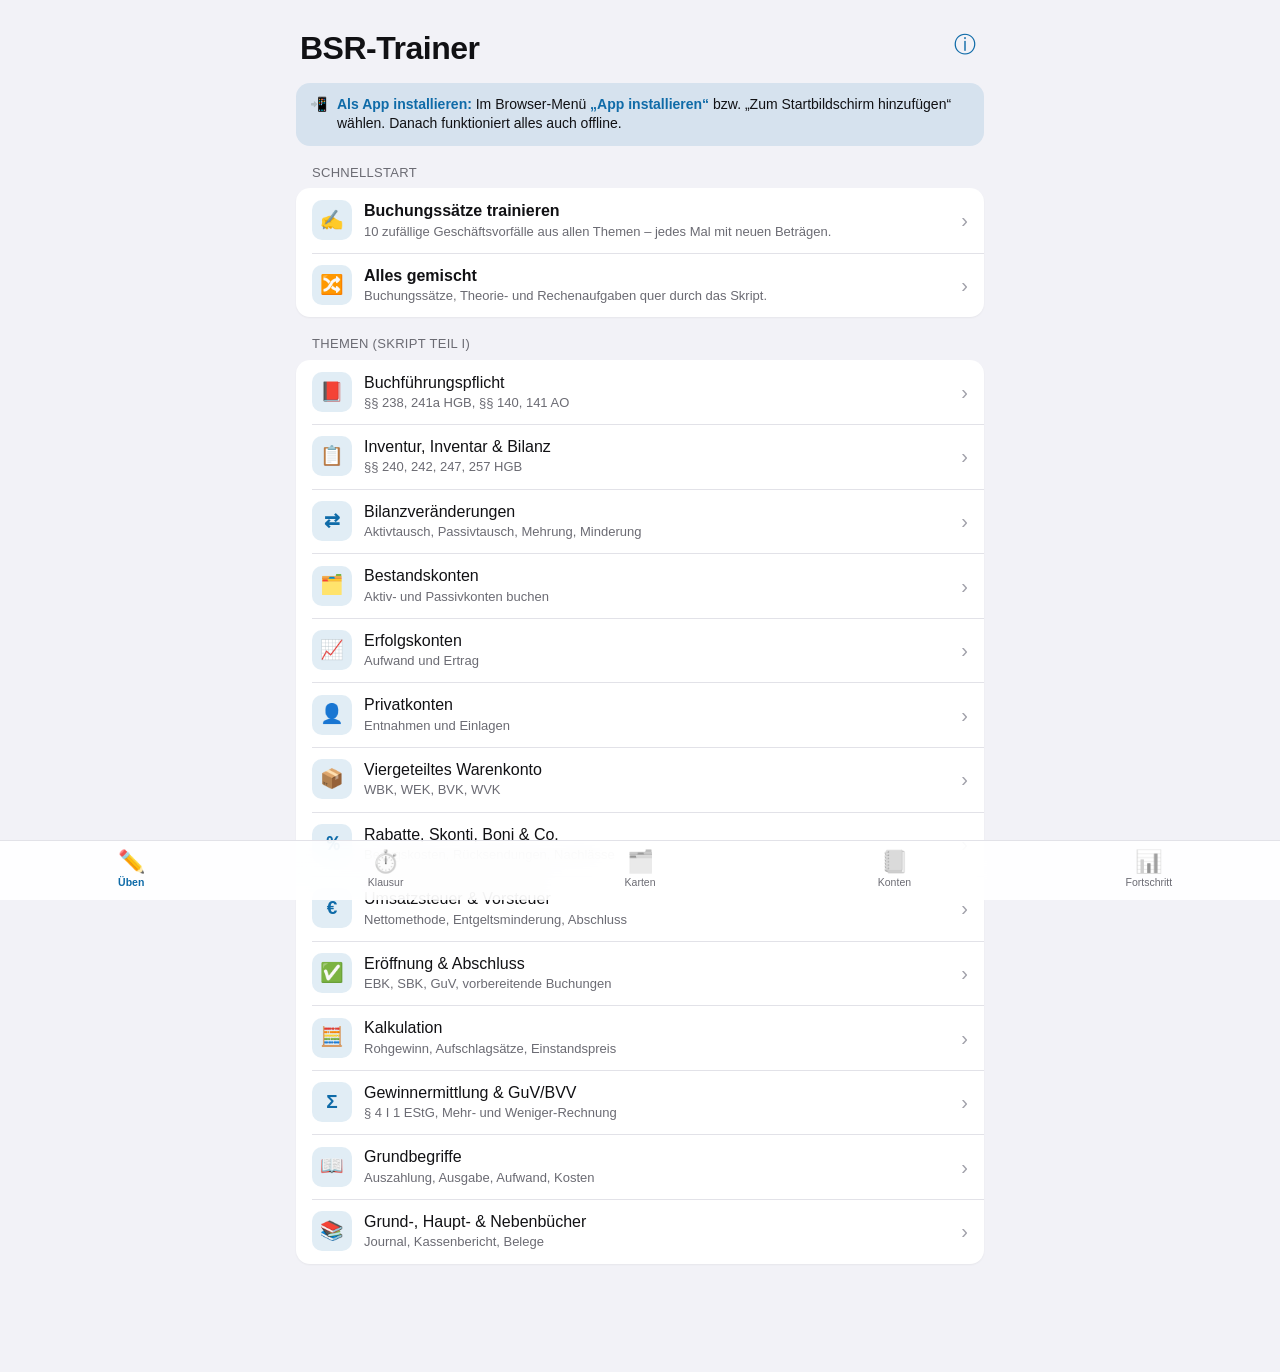
==== web/index.html @ 9450c950 "Offlinefähige Web-App (PWA) als kostenlose Alternative zur App-Store-Verteilung Alle Inhalte der iOS" ====
<!doctype html>
<html lang="de">
<head>
  <meta charset="utf-8">
  <meta name="viewport" content="width=device-width, initial-scale=1, viewport-fit=cover">
  <title>BSR-Trainer</title>
  <meta name="description" content="Klausurtraining Bilanzsteuerrecht GS I – Buchungssätze, Kalkulation, Theorie. Funktioniert offline.">
  <meta name="theme-color" content="#f2f2f7" media="(prefers-color-scheme: light)">
  <meta name="theme-color" content="#000000" media="(prefers-color-scheme: dark)">
  <meta name="apple-mobile-web-app-capable" content="yes">
  <meta name="mobile-web-app-capable" content="yes">
  <meta name="apple-mobile-web-app-status-bar-style" content="default">
  <meta name="apple-mobile-web-app-title" content="BSR-Trainer">
  <link rel="manifest" href="manifest.webmanifest">
  <link rel="icon" href="icons/icon-192.png" type="image/png">
  <link rel="apple-touch-icon" href="icons/apple-touch-icon.png">
  <link rel="stylesheet" href="css/style.css">
</head>
<body>
  <div id="app"><p style="padding:40px;text-align:center;font-family:sans-serif">BSR-Trainer wird geladen …</p></div>
  <noscript>Bitte JavaScript aktivieren.</noscript>
  <script type="module" src="js/app.js"></script>
</body>
</html>
---- web/css/style.css ----
:root {
  --bg: #f2f2f7;
  --card: #ffffff;
  --card2: #f7f7fa;
  --text: #111114;
  --text2: #6b6b73;
  --text3: #a1a1aa;
  --line: #e2e2e8;
  --accent: #0f6ba8;
  --accent-weak: rgba(15, 107, 168, 0.12);
  --ok: #1f9d55;
  --ok-weak: rgba(31, 157, 85, 0.12);
  --err: #d63a3a;
  --err-weak: rgba(214, 58, 58, 0.11);
  --warn: #d98a00;
  --radius: 14px;
  --shadow: 0 1px 2px rgba(0, 0, 0, 0.05);
  --safe-b: env(safe-area-inset-bottom, 0px);
  --safe-t: env(safe-area-inset-top, 0px);
  color-scheme: light;
}
@media (prefers-color-scheme: dark) {
  :root {
    --bg: #000000;
    --card: #1c1c1e;
    --card2: #2a2a2d;
    --text: #f2f2f5;
    --text2: #a1a1aa;
    --text3: #6b6b73;
    --line: #333338;
    --accent: #5ab4e6;
    --accent-weak: rgba(90, 180, 230, 0.16);
    --ok: #3ecf7a;
    --ok-weak: rgba(62, 207, 122, 0.14);
    --err: #ff6b6b;
    --err-weak: rgba(255, 107, 107, 0.14);
    --shadow: none;
    color-scheme: dark;
  }
}

* { box-sizing: border-box; -webkit-tap-highlight-color: transparent; }
html, body { margin: 0; height: 100%; }
body {
  font-family: -apple-system, BlinkMacSystemFont, "SF Pro Text", "Segoe UI", Roboto, sans-serif;
  background: var(--bg);
  color: var(--text);
  font-size: 16px;
  line-height: 1.4;
  -webkit-text-size-adjust: 100%;
  overscroll-behavior-y: none;
}
button, input { font: inherit; color: inherit; }
button { cursor: pointer; border: 0; background: none; padding: 0; }
.mono { font-variant-numeric: tabular-nums; }

/* ---------- Grundlayout ---------- */
#app { min-height: 100%; }
.screen { padding: calc(var(--safe-t) + 8px) 16px calc(90px + var(--safe-b)); max-width: 720px; margin: 0 auto; }
h1.titel { font-size: 32px; font-weight: 800; margin: 18px 4px 12px; letter-spacing: -0.5px; }
.kopfzeile { display: flex; align-items: center; justify-content: space-between; }
.kopfzeile .icon-btn { font-size: 22px; color: var(--accent); padding: 8px; }

.gruppe { margin: 18px 0; }
.gruppe-titel { font-size: 13px; text-transform: uppercase; letter-spacing: 0.3px; color: var(--text2); margin: 0 16px 6px; display: flex; justify-content: space-between; }
.gruppe-fuss { font-size: 13px; color: var(--text2); margin: 6px 16px 0; }
.liste { background: var(--card); border-radius: var(--radius); overflow: hidden; box-shadow: var(--shadow); }
.zeile { display: flex; align-items: center; gap: 12px; padding: 12px 16px; min-height: 48px; width: 100%; text-align: left; position: relative; }
.zeile + .zeile::before { content: ""; position: absolute; top: 0; left: 16px; right: 0; border-top: 1px solid var(--line); }
.zeile .grow { flex: 1; min-width: 0; }
.zeile .sub { font-size: 13px; color: var(--text2); }
.zeile .chev { color: var(--text3); font-size: 20px; }
button.zeile:active { background: var(--card2); }

.symbol { width: 40px; height: 40px; border-radius: 10px; display: grid; place-items: center; background: var(--accent-weak); color: var(--accent); font-size: 19px; font-weight: 700; flex: none; }
.balken { height: 5px; background: var(--line); border-radius: 3px; overflow: hidden; margin-top: 6px; }
.balken > span { display: block; height: 100%; background: var(--accent); border-radius: 3px; }
.gut { background: var(--ok) !important; } .mittel { background: var(--warn) !important; } .schlecht { background: var(--err) !important; }

.badge { font-size: 11px; font-weight: 700; padding: 2px 7px; border-radius: 99px; white-space: nowrap; }
.art-aktiv { color: #2563eb; background: rgba(37, 99, 235, 0.13); }
.art-passiv { color: #8b3fd9; background: rgba(139, 63, 217, 0.13); }
.art-eigenkapital, .art-privat { color: #0d9488; background: rgba(13, 148, 136, 0.13); }
.art-aufwand { color: #dc2626; background: rgba(220, 38, 38, 0.12); }
.art-ertrag { color: #16a34a; background: rgba(22, 163, 74, 0.13); }
.art-erfolg { color: #d97706; background: rgba(217, 119, 6, 0.13); }
.art-abschluss { color: var(--text2); background: var(--card2); }

.knopf { display: flex; align-items: center; justify-content: center; gap: 8px; width: 100%; padding: 14px 16px; border-radius: 12px; font-weight: 600; font-size: 17px; background: var(--accent); color: #fff; }
.knopf:disabled { opacity: 0.4; }
.knopf.zweit { background: var(--accent-weak); color: var(--accent); }
.knopf.gruen { background: var(--ok); }
.knopf.orange { background: var(--warn); }
.knopf:active:not(:disabled) { filter: brightness(0.92); }

.hinweis-box { background: var(--accent-weak); color: var(--text); border-radius: var(--radius); padding: 12px 14px; font-size: 14px; display: flex; gap: 10px; align-items: flex-start; }
.hinweis-box b { color: var(--accent); }

/* ---------- Tabbar ---------- */
.tabbar { position: fixed; left: 0; right: 0; bottom: 0; z-index: 10; display: flex; justify-content: space-around; padding: 6px 4px calc(6px + var(--safe-b)); background: color-mix(in srgb, var(--card) 88%, transparent); backdrop-filter: saturate(180%) blur(18px); -webkit-backdrop-filter: saturate(180%) blur(18px); border-top: 1px solid var(--line); }
.tabbar button { flex: 1; display: flex; flex-direction: column; align-items: center; gap: 2px; font-size: 10.5px; color: var(--text2); padding: 4px 0; }
.tabbar button .ti { font-size: 22px; line-height: 1; filter: grayscale(1); opacity: 0.7; }
.tabbar button.aktiv { color: var(--accent); font-weight: 600; }
.tabbar button.aktiv .ti { filter: none; opacity: 1; }

/* ---------- Vollbild (Sitzung) & Sheets ---------- */
.vollbild { position: fixed; inset: 0; z-index: 20; background: var(--bg); display: flex; flex-direction: column; }
.vb-kopf { display: flex; align-items: center; gap: 8px; padding: calc(var(--safe-t) + 8px) 12px 8px; background: color-mix(in srgb, var(--card) 88%, transparent); backdrop-filter: blur(18px); -webkit-backdrop-filter: blur(18px); border-bottom: 1px solid var(--line); }
.vb-kopf .mitte { flex: 1; text-align: center; font-weight: 600; white-space: nowrap; overflow: hidden; text-overflow: ellipsis; }
.vb-kopf .link { color: var(--accent); font-size: 17px; padding: 6px 4px; min-width: 70px; text-align: left; }
.vb-kopf .link.rechts { text-align: right; }
.vb-inhalt { flex: 1; overflow-y: auto; -webkit-overflow-scrolling: touch; padding: 12px 16px 24px; }
.vb-inhalt > * { max-width: 720px; margin-left: auto; margin-right: auto; }
.vb-fuss { padding: 10px 16px calc(10px + var(--safe-b)); background: color-mix(in srgb, var(--card) 92%, transparent); backdrop-filter: blur(18px); -webkit-backdrop-filter: blur(18px); border-top: 1px solid var(--line); }
.vb-fuss .reihe { display: flex; gap: 10px; max-width: 720px; margin: 0 auto; }
.fortschritt { height: 3px; background: var(--line); }
.fortschritt > span { display: block; height: 100%; background: var(--accent); transition: width 0.25s; }
.timer { font-variant-numeric: tabular-nums; font-weight: 700; }
.timer.knapp { color: var(--err); }

.sheet-hg { position: fixed; inset: 0; z-index: 30; background: rgba(0, 0, 0, 0.35); display: flex; align-items: flex-end; justify-content: center; animation: fade 0.15s; }
.sheet { background: var(--bg); width: 100%; max-width: 720px; height: 92%; border-radius: 14px 14px 0 0; display: flex; flex-direction: column; overflow: hidden; animation: hoch 0.22s ease-out; }
.sheet.halb { height: auto; max-height: 75%; }
.sheet .vb-kopf { padding-top: 10px; }
@keyframes hoch { from { transform: translateY(40%); opacity: 0.5; } to { transform: none; opacity: 1; } }
@keyframes fade { from { opacity: 0; } }

.suche { padding: 8px 16px 10px; }
.suche input { width: 100%; padding: 10px 12px 10px 34px; border-radius: 10px; border: 0; background: var(--card2); font-size: 16px; background-image: url("data:image/svg+xml,%3Csvg xmlns='http://www.w3.org/2000/svg' width='16' height='16' viewBox='0 0 24 24' fill='none' stroke='%23888' stroke-width='2.5' stroke-linecap='round'%3E%3Ccircle cx='11' cy='11' r='7'/%3E%3Cpath d='m20 20-3.5-3.5'/%3E%3C/svg%3E"); background-repeat: no-repeat; background-position: 11px center; outline: none; }

/* ---------- Aufgabe ---------- */
.aufgabe { background: var(--card); border-radius: var(--radius); padding: 14px 16px; box-shadow: var(--shadow); }
.aufgabe .meta { display: flex; justify-content: space-between; gap: 8px; font-size: 12.5px; color: var(--text2); margin-bottom: 8px; }
.aufgabe .meta .typ { background: var(--accent-weak); color: var(--accent); padding: 1px 8px; border-radius: 99px; font-weight: 600; }
.aufgabe .text { white-space: pre-line; font-size: 16.5px; }
.nr { font-size: 13px; color: var(--text2); margin: 4px 4px 8px; }

.bz { display: flex; align-items: center; gap: 8px; padding: 8px 10px 8px 14px; min-height: 52px; position: relative; }
.bz + .bz::before, .bz + .add::before { content: ""; position: absolute; top: 0; left: 14px; right: 0; border-top: 1px solid var(--line); }
.bz .an { color: var(--text2); font-size: 14px; }
.bz .konto { flex: 1; min-width: 0; text-align: left; padding: 6px 0; font-size: 15.5px; }
.bz .konto.leer { color: var(--accent); font-weight: 500; }
.bz .betrag { width: 112px; padding: 8px 10px; border-radius: 9px; border: 1px solid var(--line); background: var(--card2); text-align: right; font-variant-numeric: tabular-nums; font-size: 16px; outline: none; }
.bz .betrag:focus { border-color: var(--accent); }
.bz .del { width: 28px; height: 28px; border-radius: 50%; color: var(--text3); font-size: 18px; flex: none; }
.bz.ok { background: var(--ok-weak); } .bz.err { background: var(--err-weak); }
.bz .stat { font-size: 18px; width: 22px; text-align: center; flex: none; }
.bz-hinweis { font-size: 12.5px; color: var(--err); padding: 0 14px 8px; margin-top: -4px; }
.bz-hinweis-wrap.err { background: var(--err-weak); }
.add { position: relative; display: flex; align-items: center; gap: 8px; width: 100%; padding: 13px 14px; color: var(--accent); font-weight: 500; }
.summen { display: flex; align-items: center; justify-content: space-between; background: var(--card); border-radius: var(--radius); padding: 10px 16px; box-shadow: var(--shadow); }
.summen .lbl { font-size: 12px; color: var(--text2); }
.summen .wert { font-weight: 700; font-variant-numeric: tabular-nums; }
.summen .gleich { font-size: 20px; color: var(--text3); }
.summen .gleich.warn { color: var(--warn); }

.option { display: flex; gap: 12px; align-items: flex-start; width: 100%; text-align: left; padding: 13px 16px; position: relative; }
.option + .option::before { content: ""; position: absolute; top: 0; left: 50px; right: 0; border-top: 1px solid var(--line); }
.option .kreis { width: 24px; height: 24px; border-radius: 50%; border: 2px solid var(--text3); flex: none; display: grid; place-items: center; font-size: 14px; color: #fff; margin-top: 1px; }
.option.mehr .kreis { border-radius: 6px; }
.option.an .kreis { background: var(--accent); border-color: var(--accent); }
.option.richtig { background: var(--ok-weak); } .option.richtig .kreis { background: var(--ok); border-color: var(--ok); }
.option.falsch { background: var(--err-weak); } .option.falsch .kreis { background: var(--err); border-color: var(--err); }

.zahl-eingabe { display: flex; align-items: center; gap: 10px; background: var(--card); border-radius: var(--radius); padding: 10px 14px; box-shadow: var(--shadow); }
.zahl-eingabe input { flex: 1; min-width: 0; font-size: 22px; padding: 8px 10px; border-radius: 10px; border: 1px solid var(--line); background: var(--card2); font-variant-numeric: tabular-nums; outline: none; }
.zahl-eingabe input:focus { border-color: var(--accent); }
.zahl-eingabe .einheit { font-size: 20px; color: var(--text2); }
.zahl-eingabe .vz { padding: 8px 12px; border-radius: 10px; background: var(--accent-weak); color: var(--accent); font-weight: 700; font-size: 18px; }

.auswertung { background: var(--card); border-radius: var(--radius); padding: 14px 16px; box-shadow: var(--shadow); border-left: 5px solid var(--ok); }
.auswertung.nein { border-left-color: var(--err); }
.auswertung .urteil { font-weight: 700; font-size: 18px; margin-bottom: 6px; }
.auswertung .urteil.ja { color: var(--ok); } .auswertung .urteil.nein { color: var(--err); }
.auswertung .erkl { white-space: pre-line; }
.auswertung .quelle { font-size: 13px; color: var(--text2); margin-top: 8px; }
.loesung-zeile { display: flex; justify-content: space-between; gap: 12px; padding: 4px 0; font-variant-numeric: tabular-nums; }
.loesung-zeile.haben { padding-left: 22px; }
.loesung { background: var(--card2); border-radius: 10px; padding: 8px 12px; margin: 8px 0; }
.fehlt { color: var(--err); font-size: 13.5px; margin-top: 6px; }

/* ---------- Ergebnis ---------- */
.ring { --p: 0; width: 140px; height: 140px; border-radius: 50%; margin: 10px auto; display: grid; place-items: center; background: conic-gradient(var(--farbe, var(--accent)) calc(var(--p) * 1%), var(--line) 0); }
.ring > div { width: 112px; height: 112px; border-radius: 50%; background: var(--bg); display: grid; place-items: center; font-size: 30px; font-weight: 800; }
.zentriert { text-align: center; }

.raster { display: grid; grid-template-columns: repeat(auto-fill, minmax(52px, 1fr)); gap: 10px; padding: 16px; }
.raster button { height: 52px; border-radius: 10px; background: var(--card2); font-weight: 700; }
.raster button.bearbeitet { background: var(--accent-weak); color: var(--accent); }
.raster button.aktuell { outline: 2px solid var(--accent); }

/* ---------- Lernkarten ---------- */
.karte-buehne { perspective: 1200px; flex: 1; width: 100%; display: flex; padding: 8px 0; min-height: 320px; }
.karte { position: relative; width: 100%; transform-style: preserve-3d; transition: transform 0.45s cubic-bezier(.2,.8,.2,1); cursor: pointer; }
.karte.um { transform: rotateY(180deg); }
.karte .seite { position: absolute; inset: 0; backface-visibility: hidden; -webkit-backface-visibility: hidden; background: var(--card); border-radius: 22px; box-shadow: 0 4px 22px rgba(0, 0, 0, 0.08); border: 1px solid var(--line); display: flex; flex-direction: column; align-items: center; justify-content: center; padding: 24px; text-align: center; overflow-y: auto; }
.karte .rueck { transform: rotateY(180deg); }
.karte .klein { font-size: 13px; color: var(--text2); font-weight: 600; margin-bottom: 14px; }
.karte .gross { font-size: 25px; font-weight: 800; }
.karte .mittel-t { font-size: 18.5px; white-space: pre-line; }

/* ---------- T-Konto ---------- */
.tkonto { padding: 14px 10px; }
.tkonto .name { text-align: center; font-weight: 700; margin-bottom: 6px; }
.tkonto .t { display: grid; grid-template-columns: 1fr 1fr; border-top: 2px solid var(--text); }
.tkonto .t > div { padding: 6px 10px; font-size: 14px; }
.tkonto .t > div:first-child { border-right: 2px solid var(--text); }
.tkonto .t > div:last-child { text-align: right; }
.tkonto .kopf { font-size: 12px; font-weight: 700; color: var(--text2); text-transform: uppercase; }

.toast { position: fixed; left: 50%; bottom: calc(90px + var(--safe-b)); transform: translateX(-50%); background: var(--text); color: var(--bg); padding: 10px 16px; border-radius: 12px; font-size: 14px; z-index: 50; box-shadow: 0 4px 18px rgba(0,0,0,.2); max-width: 90%; }
.versteckt { display: none !important; }
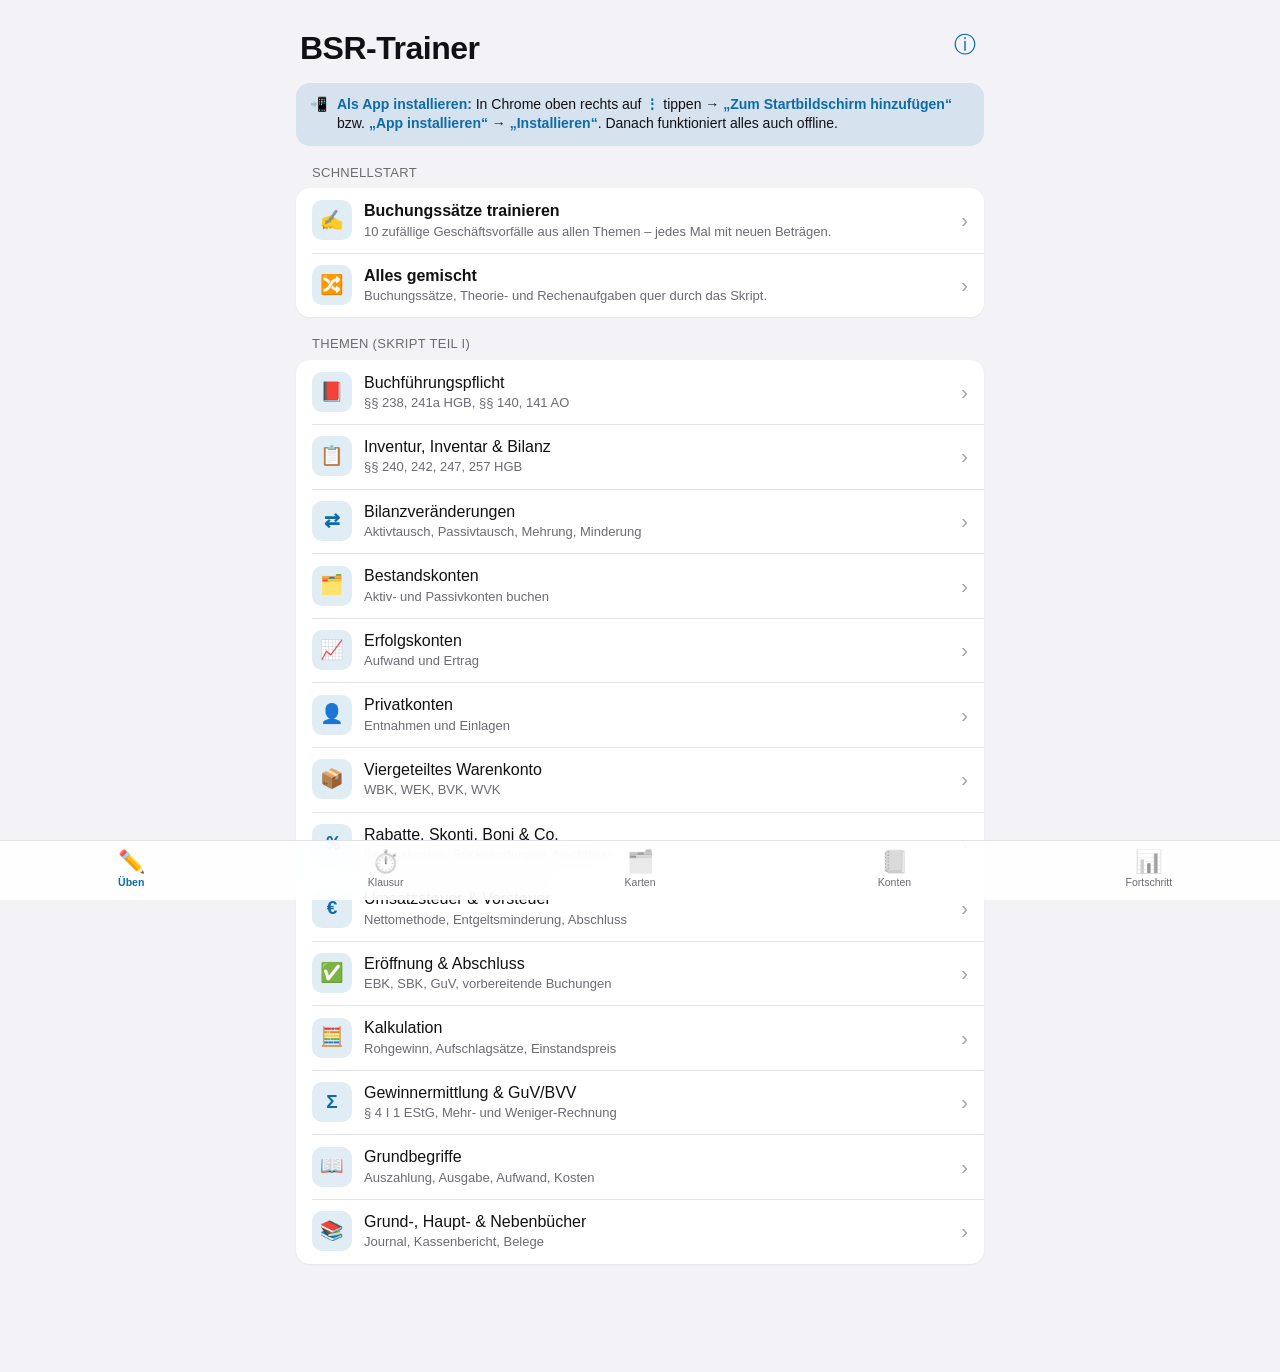
==== commit 5b592091: "Anonyme Startzählung mit GoatCounter (ohne Cookies) Zählt App-Starts im Browser bzw. vom Home-Bildsc" ====
--- a/web/index.html
+++ b/web/index.html
@@ -20,5 +20,8 @@
   <div id="app"><p style="padding:40px;text-align:center;font-family:sans-serif">BSR-Trainer wird geladen …</p></div>
   <noscript>Bitte JavaScript aktivieren.</noscript>
   <script type="module" src="js/app.js"></script>
+  <!-- Anonymer Besucherzähler (GoatCounter, ohne Cookies). Offline wird einfach nichts gezählt. -->
+  <script>window.goatcounter = { no_onload: true };</script>
+  <script data-goatcounter="https://bsrtrainer.goatcounter.com/count" async src="https://gc.zgo.at/count.js"></script>
 </body>
 </html>
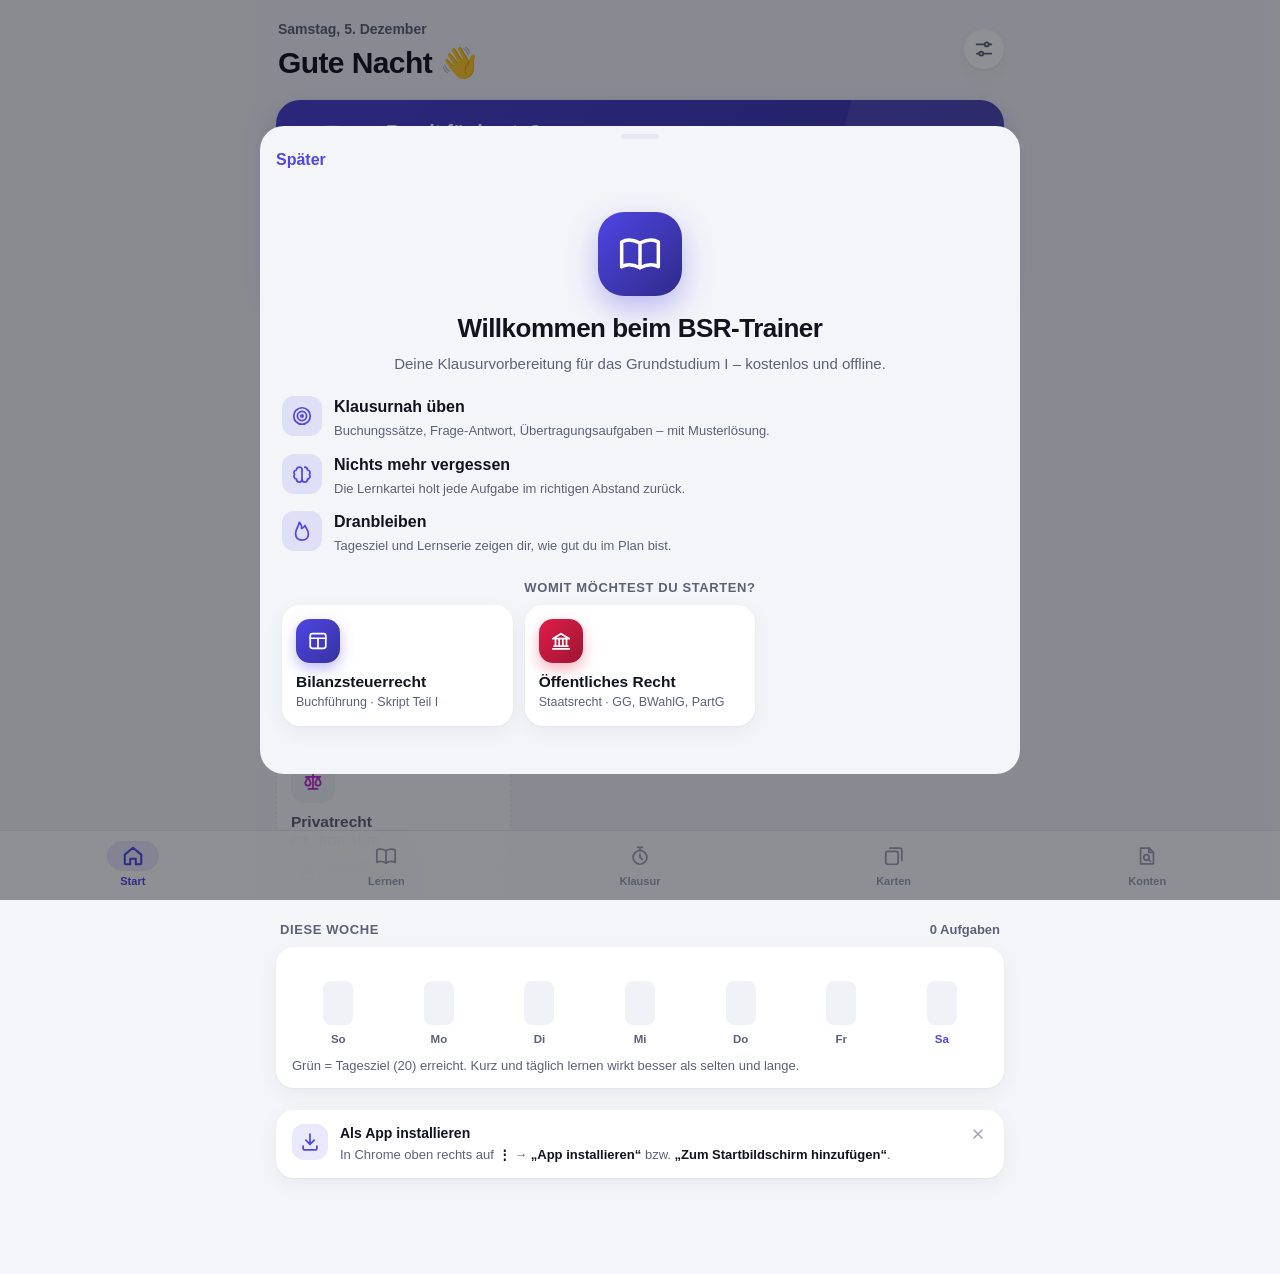
==== commit fc3e705f: "Komplette grafische Überarbeitung (Version 1.0) - Neue Startseite: Tagesziel-Ring, Lernserie, Wieder" ====
--- a/web/index.html
+++ b/web/index.html
@@ -4,9 +4,9 @@
   <meta charset="utf-8">
   <meta name="viewport" content="width=device-width, initial-scale=1, viewport-fit=cover">
   <title>BSR-Trainer</title>
-  <meta name="description" content="Klausurtraining Bilanzsteuerrecht GS I – Buchungssätze, Kalkulation, Theorie. Funktioniert offline.">
-  <meta name="theme-color" content="#f2f2f7" media="(prefers-color-scheme: light)">
-  <meta name="theme-color" content="#000000" media="(prefers-color-scheme: dark)">
+  <meta name="description" content="Klausurtraining Grundstudium I – Bilanzsteuerrecht, Öffentliches Recht und mehr. Funktioniert offline.">
+  <meta name="theme-color" content="#f4f5f9" media="(prefers-color-scheme: light)">
+  <meta name="theme-color" content="#0b0d14" media="(prefers-color-scheme: dark)">
   <meta name="apple-mobile-web-app-capable" content="yes">
   <meta name="mobile-web-app-capable" content="yes">
   <meta name="apple-mobile-web-app-status-bar-style" content="default">
@@ -20,8 +20,5 @@
   <div id="app"><p style="padding:40px;text-align:center;font-family:sans-serif">BSR-Trainer wird geladen …</p></div>
   <noscript>Bitte JavaScript aktivieren.</noscript>
   <script type="module" src="js/app.js"></script>
-  <!-- Anonymer Besucherzähler (GoatCounter, ohne Cookies). Offline wird einfach nichts gezählt. -->
-  <script>window.goatcounter = { no_onload: true };</script>
-  <script data-goatcounter="https://bsrtrainer.goatcounter.com/count" async src="https://gc.zgo.at/count.js"></script>
 </body>
 </html>
--- a/web/css/style.css
+++ b/web/css/style.css
@@ -1,83 +1,106 @@
+/* =====================================================================
+   Design-System
+   --m = Akzentfarbe des aktiven Moduls (per JS gesetzt, hell/dunkel)
+   ===================================================================== */
 :root {
-  --bg: #f2f2f7;
+  --m-hell: #4f46e5;
+  --m-dunkel: #8b8cf8;
+  --m: var(--m-hell);
+  --bg: #f4f5f9;
   --card: #ffffff;
-  --card2: #f7f7fa;
-  --text: #111114;
-  --text2: #6b6b73;
-  --text3: #a1a1aa;
-  --line: #e2e2e8;
-  --accent: #0f6ba8;
-  --accent-weak: rgba(15, 107, 168, 0.12);
-  --ok: #1f9d55;
-  --ok-weak: rgba(31, 157, 85, 0.12);
-  --err: #d63a3a;
-  --err-weak: rgba(214, 58, 58, 0.11);
-  --warn: #d98a00;
-  --radius: 14px;
-  --shadow: 0 1px 2px rgba(0, 0, 0, 0.05);
+  --card2: #f1f2f7;
+  --text: #11131f;
+  --text2: #5c6178;
+  --text3: #9ba1b5;
+  --line: #e7e9f0;
+  --ok: #12a150;
+  --err: #e5484d;
+  --warn: #e8900c;
+  --gold: #f59e0b;
+  --radius: 18px;
+  --radius-s: 12px;
+  --shadow: 0 1px 2px rgba(17, 19, 31, 0.04), 0 6px 20px rgba(17, 19, 31, 0.05);
+  --shadow-gross: 0 10px 30px rgba(17, 19, 31, 0.12);
   --safe-b: env(safe-area-inset-bottom, 0px);
   --safe-t: env(safe-area-inset-top, 0px);
+  --accent: var(--m);
+  --fill: var(--m-hell);
+  --accent-weak: color-mix(in srgb, var(--m) 12%, transparent);
+  --ok-weak: color-mix(in srgb, var(--ok) 13%, transparent);
+  --err-weak: color-mix(in srgb, var(--err) 12%, transparent);
+  --warn-weak: color-mix(in srgb, var(--warn) 14%, transparent);
   color-scheme: light;
 }
 @media (prefers-color-scheme: dark) {
-  :root {
-    --bg: #000000;
-    --card: #1c1c1e;
-    --card2: #2a2a2d;
-    --text: #f2f2f5;
-    --text2: #a1a1aa;
-    --text3: #6b6b73;
-    --line: #333338;
-    --accent: #5ab4e6;
-    --accent-weak: rgba(90, 180, 230, 0.16);
-    --ok: #3ecf7a;
-    --ok-weak: rgba(62, 207, 122, 0.14);
-    --err: #ff6b6b;
-    --err-weak: rgba(255, 107, 107, 0.14);
-    --shadow: none;
+  :root:not([data-theme="light"]) {
+    --m: var(--m-dunkel);
+    --bg: #0b0d14; --card: #161924; --card2: #1f2331; --text: #eef0f7; --text2: #a4aabd; --text3: #6a7086; --line: #272c3a;
+    --ok: #34c77b; --err: #ff6b70; --warn: #fbb040;
+    --shadow: 0 1px 0 rgba(255, 255, 255, 0.03) inset; --shadow-gross: 0 10px 30px rgba(0, 0, 0, 0.5);
     color-scheme: dark;
   }
 }
+:root[data-theme="dark"] {
+  --m: var(--m-dunkel);
+  --bg: #0b0d14; --card: #161924; --card2: #1f2331; --text: #eef0f7; --text2: #a4aabd; --text3: #6a7086; --line: #272c3a;
+  --ok: #34c77b; --err: #ff6b70; --warn: #fbb040;
+  --shadow: 0 1px 0 rgba(255, 255, 255, 0.03) inset; --shadow-gross: 0 10px 30px rgba(0, 0, 0, 0.5);
+  color-scheme: dark;
+}
 
 * { box-sizing: border-box; -webkit-tap-highlight-color: transparent; }
 html, body { margin: 0; height: 100%; }
 body {
-  font-family: -apple-system, BlinkMacSystemFont, "SF Pro Text", "Segoe UI", Roboto, sans-serif;
+  font-family: -apple-system, BlinkMacSystemFont, "SF Pro Text", "Segoe UI Variable", "Segoe UI", Roboto, "Helvetica Neue", sans-serif;
   background: var(--bg);
   color: var(--text);
   font-size: 16px;
-  line-height: 1.4;
+  line-height: 1.42;
   -webkit-text-size-adjust: 100%;
+  -webkit-font-smoothing: antialiased;
   overscroll-behavior-y: none;
 }
-button, input { font: inherit; color: inherit; }
+button, input, textarea { font: inherit; color: inherit; }
 button { cursor: pointer; border: 0; background: none; padding: 0; }
 .mono { font-variant-numeric: tabular-nums; }
+.ic { width: 22px; height: 22px; fill: none; stroke: currentColor; stroke-width: 1.9; stroke-linecap: round; stroke-linejoin: round; flex: none; }
+.ic.klein { width: 16px; height: 16px; stroke-width: 2.2; }
+.ic.gross { width: 28px; height: 28px; }
+.ic.fill { fill: currentColor; stroke: none; }
+.versteckt { display: none !important; }
+.zentriert { text-align: center; }
+@media (prefers-reduced-motion: reduce) { *, *::before, *::after { animation: none !important; transition: none !important; } }
 
 /* ---------- Grundlayout ---------- */
 #app { min-height: 100%; }
-.screen { padding: calc(var(--safe-t) + 8px) 16px calc(90px + var(--safe-b)); max-width: 720px; margin: 0 auto; }
-h1.titel { font-size: 32px; font-weight: 800; margin: 18px 4px 12px; letter-spacing: -0.5px; }
-.kopfzeile { display: flex; align-items: center; justify-content: space-between; }
-.kopfzeile .icon-btn { font-size: 22px; color: var(--accent); padding: 8px; }
-
-.gruppe { margin: 18px 0; }
-.gruppe-titel { font-size: 13px; text-transform: uppercase; letter-spacing: 0.3px; color: var(--text2); margin: 0 16px 6px; display: flex; justify-content: space-between; }
-.gruppe-fuss { font-size: 13px; color: var(--text2); margin: 6px 16px 0; }
+.screen { padding: calc(var(--safe-t) + 10px) 16px calc(96px + var(--safe-b)); max-width: 760px; margin: 0 auto; }
+.screen.anim { animation: rein 0.25s ease-out; }
+@keyframes rein { from { opacity: 0; transform: translateY(6px); } }
+h1.titel { font-size: 30px; font-weight: 800; margin: 14px 2px 4px; letter-spacing: -0.6px; }
+.untertitel { color: var(--text2); font-size: 15px; margin: 0 2px 14px; }
+.kopfzeile { display: flex; align-items: center; justify-content: space-between; gap: 10px; }
+.kopf-aktionen { display: flex; gap: 6px; }
+.icon-btn { width: 40px; height: 40px; border-radius: 50%; display: grid; place-items: center; color: var(--text2); background: var(--card); box-shadow: var(--shadow); }
+.icon-btn:active { transform: scale(0.94); }
+
+.gruppe { margin: 22px 0; }
+.gruppe-titel { font-size: 13px; font-weight: 700; text-transform: uppercase; letter-spacing: 0.6px; color: var(--text2); margin: 0 4px 8px; display: flex; justify-content: space-between; align-items: center; gap: 8px; }
+.gruppe-titel .link-klein { text-transform: none; letter-spacing: 0; font-weight: 600; color: var(--accent); font-size: 14px; }
+.gruppe-fuss { font-size: 13px; color: var(--text2); margin: 8px 4px 0; }
 .liste { background: var(--card); border-radius: var(--radius); overflow: hidden; box-shadow: var(--shadow); }
-.zeile { display: flex; align-items: center; gap: 12px; padding: 12px 16px; min-height: 48px; width: 100%; text-align: left; position: relative; }
+.zeile { display: flex; align-items: center; gap: 12px; padding: 12px 16px; min-height: 52px; width: 100%; text-align: left; position: relative; }
 .zeile + .zeile::before { content: ""; position: absolute; top: 0; left: 16px; right: 0; border-top: 1px solid var(--line); }
 .zeile .grow { flex: 1; min-width: 0; }
-.zeile .sub { font-size: 13px; color: var(--text2); }
-.zeile .chev { color: var(--text3); font-size: 20px; }
-button.zeile:active { background: var(--card2); }
-
-.symbol { width: 40px; height: 40px; border-radius: 10px; display: grid; place-items: center; background: var(--accent-weak); color: var(--accent); font-size: 19px; font-weight: 700; flex: none; }
-.balken { height: 5px; background: var(--line); border-radius: 3px; overflow: hidden; margin-top: 6px; }
-.balken > span { display: block; height: 100%; background: var(--accent); border-radius: 3px; }
+.zeile .sub, .sub { font-size: 13px; color: var(--text2); }
+.zeile .chev { color: var(--text3); display: grid; }
+button.zeile:active, button.karte-btn:active { background: var(--card2); }
+
+.symbol { width: 40px; height: 40px; border-radius: 12px; display: grid; place-items: center; background: var(--accent-weak); color: var(--accent); font-size: 19px; font-weight: 700; flex: none; }
+.balken { height: 6px; background: var(--card2); border-radius: 99px; overflow: hidden; margin-top: 8px; }
+.balken > span { display: block; height: 100%; background: var(--accent); border-radius: 99px; transition: width 0.4s; }
 .gut { background: var(--ok) !important; } .mittel { background: var(--warn) !important; } .schlecht { background: var(--err) !important; }
 
-.badge { font-size: 11px; font-weight: 700; padding: 2px 7px; border-radius: 99px; white-space: nowrap; }
+.badge { font-size: 11px; font-weight: 700; padding: 3px 8px; border-radius: 99px; white-space: nowrap; }
 .art-aktiv { color: #2563eb; background: rgba(37, 99, 235, 0.13); }
 .art-passiv { color: #8b3fd9; background: rgba(139, 63, 217, 0.13); }
 .art-eigenkapital, .art-privat { color: #0d9488; background: rgba(13, 148, 136, 0.13); }
@@ -86,127 +109,352 @@
 .art-erfolg { color: #d97706; background: rgba(217, 119, 6, 0.13); }
 .art-abschluss { color: var(--text2); background: var(--card2); }
 
-.knopf { display: flex; align-items: center; justify-content: center; gap: 8px; width: 100%; padding: 14px 16px; border-radius: 12px; font-weight: 600; font-size: 17px; background: var(--accent); color: #fff; }
-.knopf:disabled { opacity: 0.4; }
-.knopf.zweit { background: var(--accent-weak); color: var(--accent); }
-.knopf.gruen { background: var(--ok); }
-.knopf.orange { background: var(--warn); }
-.knopf:active:not(:disabled) { filter: brightness(0.92); }
-
-.hinweis-box { background: var(--accent-weak); color: var(--text); border-radius: var(--radius); padding: 12px 14px; font-size: 14px; display: flex; gap: 10px; align-items: flex-start; }
-.hinweis-box b { color: var(--accent); }
+.chip { display: inline-flex; align-items: center; gap: 6px; padding: 7px 12px; border-radius: 99px; background: var(--card); box-shadow: var(--shadow); font-size: 14px; font-weight: 600; color: var(--text); }
+.chip.aktiv { background: var(--fill); color: #fff; box-shadow: none; }
+.chip-reihe { display: flex; flex-wrap: wrap; gap: 8px; }
+.pille { display: inline-flex; align-items: center; gap: 4px; font-size: 11.5px; font-weight: 700; padding: 3px 9px; border-radius: 99px; background: var(--card2); color: var(--text2); white-space: nowrap; }
+.pille.m { background: var(--accent-weak); color: var(--accent); }
+.pille.warn { background: var(--warn-weak); color: var(--warn); }
+
+.knopf { display: flex; align-items: center; justify-content: center; gap: 8px; width: 100%; padding: 15px 16px; border-radius: 14px; font-weight: 700; font-size: 17px; background: var(--fill); color: #fff; box-shadow: 0 4px 14px color-mix(in srgb, var(--fill) 30%, transparent); transition: transform 0.1s, filter 0.15s; }
+.knopf:disabled { opacity: 0.38; box-shadow: none; }
+.knopf.zweit { background: var(--accent-weak); color: var(--accent); box-shadow: none; }
+.knopf.gruen { background: var(--ok); box-shadow: 0 4px 14px color-mix(in srgb, var(--ok) 30%, transparent); }
+.knopf.rot { background: var(--err); box-shadow: 0 4px 14px color-mix(in srgb, var(--err) 30%, transparent); }
+.knopf.orange { background: var(--warn); box-shadow: none; }
+.knopf:active:not(:disabled) { transform: scale(0.98); filter: brightness(0.95); }
+
+.hinweis-box { background: var(--card); box-shadow: var(--shadow); border-radius: var(--radius); padding: 14px 16px; font-size: 14px; display: flex; gap: 12px; align-items: flex-start; }
+.hinweis-box .symbol { width: 36px; height: 36px; }
+.hinweis-box b { color: var(--text); }
+.hinweis-box .zu { color: var(--text3); margin-left: auto; padding: 2px; }
 
 /* ---------- Tabbar ---------- */
-.tabbar { position: fixed; left: 0; right: 0; bottom: 0; z-index: 10; display: flex; justify-content: space-around; padding: 6px 4px calc(6px + var(--safe-b)); background: color-mix(in srgb, var(--card) 88%, transparent); backdrop-filter: saturate(180%) blur(18px); -webkit-backdrop-filter: saturate(180%) blur(18px); border-top: 1px solid var(--line); }
-.tabbar button { flex: 1; display: flex; flex-direction: column; align-items: center; gap: 2px; font-size: 10.5px; color: var(--text2); padding: 4px 0; }
-.tabbar button .ti { font-size: 22px; line-height: 1; filter: grayscale(1); opacity: 0.7; }
-.tabbar button.aktiv { color: var(--accent); font-weight: 600; }
-.tabbar button.aktiv .ti { filter: none; opacity: 1; }
+.tabbar { position: fixed; left: 0; right: 0; bottom: 0; z-index: 10; display: flex; justify-content: space-around; padding: 6px 6px calc(6px + var(--safe-b)); background: color-mix(in srgb, var(--card) 86%, transparent); backdrop-filter: saturate(180%) blur(20px); -webkit-backdrop-filter: saturate(180%) blur(20px); border-top: 1px solid var(--line); }
+.tabbar button { flex: 1; max-width: 120px; display: flex; flex-direction: column; align-items: center; gap: 3px; font-size: 11px; font-weight: 600; color: var(--text3); padding: 4px 0; }
+.tabbar .ti { width: 52px; height: 30px; border-radius: 99px; display: grid; place-items: center; transition: background 0.2s; }
+.tabbar button.aktiv { color: var(--accent); }
+.tabbar button.aktiv .ti { background: var(--accent-weak); }
+.tabbar button.aktiv .ic { stroke-width: 2.2; }
+
+/* ---------- Startseite ---------- */
+.gruss { font-size: 14px; color: var(--text2); font-weight: 600; margin: 10px 2px 0; }
+.hero { position: relative; overflow: hidden; border-radius: 24px; padding: 18px 18px 16px; color: #fff; margin-top: 12px;
+  background: linear-gradient(135deg, color-mix(in srgb, var(--fill) 92%, #000) 0%, color-mix(in srgb, var(--fill) 70%, #0b0d14) 100%);
+  box-shadow: 0 12px 30px color-mix(in srgb, var(--fill) 30%, transparent); }
+.hero::after { content: ""; position: absolute; right: -40px; top: -60px; width: 200px; height: 200px; border-radius: 50%; background: rgba(255, 255, 255, 0.08); }
+.hero .oben { display: flex; align-items: center; gap: 16px; position: relative; z-index: 1; }
+.hero .ziel-ring { --p: 0; width: 76px; height: 76px; border-radius: 50%; flex: none; display: grid; place-items: center;
+  background: conic-gradient(#fff calc(var(--p) * 1%), rgba(255, 255, 255, 0.22) 0); }
+.hero .ziel-ring > div { width: 62px; height: 62px; border-radius: 50%; display: grid; place-items: center; text-align: center; line-height: 1.05;
+  background: color-mix(in srgb, var(--fill) 80%, #0b0d14); font-weight: 800; font-size: 18px; }
+.hero .ziel-ring small { display: block; font-size: 10px; font-weight: 600; opacity: 0.8; }
+.hero h2 { margin: 0; font-size: 20px; letter-spacing: -0.3px; }
+.hero .zeile-klein { font-size: 13.5px; opacity: 0.85; margin-top: 2px; }
+.hero .werte { display: flex; gap: 8px; margin-top: 10px; flex-wrap: wrap; }
+.hero .wert-pille { display: inline-flex; align-items: center; gap: 5px; background: rgba(255, 255, 255, 0.16); border-radius: 99px; padding: 4px 10px; font-size: 13px; font-weight: 700; }
+.hero .wert-pille .ic { width: 16px; height: 16px; }
+.hero .knopf { position: relative; z-index: 1; margin-top: 16px; background: #fff; color: color-mix(in srgb, var(--fill) 85%, #000); box-shadow: 0 4px 14px rgba(0, 0, 0, 0.15); }
+.flamme-an { color: #ffd166; }
+
+.suchfeld { position: relative; margin-top: 16px; }
+.suchfeld .ic { position: absolute; left: 14px; top: 50%; transform: translateY(-50%); color: var(--text3); pointer-events: none; }
+.suchfeld input { width: 100%; padding: 14px 40px 14px 44px; border-radius: 16px; border: 1px solid transparent; background: var(--card); box-shadow: var(--shadow); font-size: 16px; outline: none; transition: border-color 0.15s; }
+.suchfeld input:focus { border-color: var(--accent); }
+.suchfeld input::-webkit-search-cancel-button { -webkit-appearance: none; }
+.suchfeld .leeren { position: absolute; right: 8px; top: 50%; transform: translateY(-50%); width: 30px; height: 30px; border-radius: 50%; display: grid; place-items: center; color: var(--text3); }
+
+.modul-grid { display: grid; grid-template-columns: repeat(2, minmax(0, 1fr)); gap: 12px; }
+@media (min-width: 640px) { .modul-grid { grid-template-columns: repeat(3, minmax(0, 1fr)); } }
+.modul-kachel { --mc: var(--m); position: relative; text-align: left; background: var(--card); border-radius: var(--radius); padding: 14px; box-shadow: var(--shadow); display: flex; flex-direction: column; gap: 10px; min-height: 150px; transition: transform 0.12s; overflow: hidden; }
+.modul-kachel:active { transform: scale(0.97); }
+.modul-kachel .m-icon { width: 44px; height: 44px; border-radius: 14px; display: grid; place-items: center; color: #fff; background: linear-gradient(135deg, var(--mc), color-mix(in srgb, var(--mc) 70%, #000)); box-shadow: 0 6px 14px color-mix(in srgb, var(--mc) 35%, transparent); }
+.modul-kachel .m-titel { font-weight: 750; font-size: 15.5px; line-height: 1.2; }
+.modul-kachel .m-unter { font-size: 12.5px; color: var(--text2); margin-top: 2px; }
+.modul-kachel .m-fuss { margin-top: auto; display: flex; align-items: center; justify-content: space-between; gap: 6px; font-size: 12px; color: var(--text2); font-weight: 600; }
+.modul-kachel .balken { margin-top: 0; flex: 1; }
+.modul-kachel .balken > span { background: var(--mc); }
+.modul-kachel.gewaehlt { box-shadow: 0 0 0 2px var(--mc), var(--shadow); }
+.modul-kachel .faellig-punkt { position: absolute; top: 12px; right: 12px; min-width: 22px; height: 22px; padding: 0 6px; border-radius: 99px; background: var(--err); color: #fff; font-size: 12px; font-weight: 800; display: grid; place-items: center; }
+.modul-kachel.bald { background: color-mix(in srgb, var(--card) 60%, transparent); box-shadow: none; border: 1.5px dashed var(--line); }
+.modul-kachel.bald .m-icon { background: var(--card2); color: var(--mc); box-shadow: none; }
+.modul-kachel.bald .m-titel { color: var(--text2); }
+
+.woche { display: flex; align-items: flex-end; gap: 8px; height: 110px; padding: 14px 16px 10px; }
+.woche .tag { flex: 1; display: flex; flex-direction: column; align-items: center; gap: 6px; height: 100%; justify-content: flex-end; }
+.woche .saeule { width: 100%; max-width: 30px; border-radius: 8px; background: var(--card2); position: relative; flex: 1; display: flex; align-items: flex-end; overflow: hidden; }
+.woche .saeule > span { width: 100%; background: color-mix(in srgb, var(--accent) 55%, transparent); border-radius: 8px; min-height: 0; transition: height 0.5s; }
+.woche .tag.heute .saeule > span { background: var(--accent); }
+.woche .tag.erreicht .saeule > span { background: var(--ok); }
+.woche .lbl { font-size: 11.5px; color: var(--text2); font-weight: 600; }
+.woche .tag.heute .lbl { color: var(--accent); }
+.woche .zahl { font-size: 11px; color: var(--text3); font-variant-numeric: tabular-nums; height: 14px; }
+
+.statistik-reihe { display: grid; grid-template-columns: repeat(3, 1fr); gap: 10px; }
+.stat-kachel { background: var(--card); border-radius: 16px; padding: 12px 12px 10px; box-shadow: var(--shadow); }
+.stat-kachel .zahl { font-size: 22px; font-weight: 800; letter-spacing: -0.4px; font-variant-numeric: tabular-nums; }
+.stat-kachel .lbl { font-size: 12px; color: var(--text2); font-weight: 600; }
+
+/* Suchergebnisse */
+.treffer-gruppe { margin: 16px 0; }
+.treffer mark { background: color-mix(in srgb, var(--gold) 35%, transparent); color: inherit; border-radius: 3px; padding: 0 1px; }
+.leer-zustand { text-align: center; color: var(--text2); padding: 36px 20px; }
+.leer-zustand .ic { width: 40px; height: 40px; color: var(--text3); margin-bottom: 8px; }
+
+/* ---------- Modulseite ---------- */
+.modul-banner { position: relative; overflow: hidden; border-radius: 24px; padding: 16px 16px 14px; margin-top: 10px; color: #fff;
+  background: linear-gradient(135deg, color-mix(in srgb, var(--fill) 92%, #000), color-mix(in srgb, var(--fill) 65%, #0b0d14)); box-shadow: 0 12px 30px color-mix(in srgb, var(--fill) 28%, transparent); }
+.modul-banner::after { content: ""; position: absolute; right: -30px; bottom: -70px; width: 180px; height: 180px; border-radius: 50%; background: rgba(255, 255, 255, 0.08); }
+.modul-banner .reihe1 { display: flex; align-items: center; gap: 12px; position: relative; z-index: 1; padding-right: 44px; }
+.modul-banner .m-icon { width: 48px; height: 48px; border-radius: 15px; display: grid; place-items: center; background: rgba(255, 255, 255, 0.18); }
+.modul-banner h1 { margin: 0; font-size: 22px; letter-spacing: -0.4px; line-height: 1.15; }
+.modul-banner .unter { font-size: 13px; opacity: 0.85; }
+.modul-banner .wechsel { position: absolute; top: 14px; right: 14px; z-index: 2; display: inline-flex; align-items: center; justify-content: center; gap: 5px; width: 38px; height: 38px; border-radius: 99px; background: rgba(255, 255, 255, 0.18); color: #fff; font-size: 13px; font-weight: 700; }
+.modul-banner .zahlen { display: grid; grid-template-columns: repeat(3, 1fr); gap: 8px; margin-top: 14px; position: relative; z-index: 1; }
+.modul-banner .zahlen > div { background: rgba(255, 255, 255, 0.13); border-radius: 14px; padding: 8px 10px; }
+.modul-banner .zahlen b { display: block; font-size: 19px; font-variant-numeric: tabular-nums; }
+.modul-banner .zahlen span { font-size: 11.5px; opacity: 0.85; font-weight: 600; }
+.modul-chip { display: inline-flex; align-items: center; gap: 8px; padding: 6px 12px 6px 6px; border-radius: 99px; background: var(--card); box-shadow: var(--shadow); font-weight: 700; font-size: 14px; }
+.modul-chip .punkt { width: 26px; height: 26px; border-radius: 50%; display: grid; place-items: center; color: #fff; background: var(--fill); }
+.modul-chip .punkt .ic { width: 15px; height: 15px; }
+
+.kachel-grid { display: grid; grid-template-columns: repeat(2, minmax(0, 1fr)); gap: 12px; }
+.kachel { text-align: left; background: var(--card); border-radius: var(--radius); padding: 14px; box-shadow: var(--shadow); display: flex; flex-direction: column; gap: 8px; min-height: 128px; transition: transform 0.12s; }
+.kachel:active { transform: scale(0.97); }
+.kachel .k-icon { width: 40px; height: 40px; border-radius: 12px; display: grid; place-items: center; background: var(--accent-weak); color: var(--accent); }
+.kachel b { font-size: 15px; line-height: 1.2; }
+.kachel .sub { line-height: 1.3; }
+.kachel.breit { grid-column: 1 / -1; flex-direction: row; align-items: center; min-height: 0; gap: 12px; }
+.kachel .grow { display: flex; flex-direction: column; gap: 3px; }
+.kachel .k-text { display: flex; flex-direction: column; gap: 3px; min-width: 0; }
+.kachel.breit .k-text { flex: 1; }
+.kachel.betont { background: linear-gradient(135deg, var(--accent-weak), transparent 70%), var(--card); box-shadow: 0 0 0 1.5px color-mix(in srgb, var(--accent) 35%, transparent), var(--shadow); }
+.kachel .rechts { margin-left: auto; color: var(--text3); }
+
+.filter-suche { margin-bottom: 10px; }
+.filter-suche input { width: 100%; padding: 11px 14px 11px 40px; border-radius: 12px; border: 1px solid var(--line); background: var(--card); font-size: 15.5px; outline: none;
+  background-image: url("data:image/svg+xml,%3Csvg xmlns='http://www.w3.org/2000/svg' width='16' height='16' viewBox='0 0 24 24' fill='none' stroke='%239ba1b5' stroke-width='2.5' stroke-linecap='round'%3E%3Ccircle cx='11' cy='11' r='7'/%3E%3Cpath d='m20 20-3.5-3.5'/%3E%3C/svg%3E"); background-repeat: no-repeat; background-position: 14px center; }
+.filter-suche input:focus { border-color: var(--accent); }
+
+.thema-icon { width: 42px; height: 42px; border-radius: 13px; display: grid; place-items: center; background: var(--card2); font-size: 20px; flex: none; }
+.mini-ring { --p: 0; width: 38px; height: 38px; border-radius: 50%; flex: none; display: grid; place-items: center; background: conic-gradient(var(--farbe, var(--accent)) calc(var(--p) * 1%), var(--card2) 0); }
+.mini-ring > span { width: 30px; height: 30px; border-radius: 50%; background: var(--card); display: grid; place-items: center; font-size: 10.5px; font-weight: 800; font-variant-numeric: tabular-nums; color: var(--text2); }
+
+.segment { display: flex; gap: 2px; background: var(--card2); border-radius: 12px; padding: 3px; }
+.segment button { flex: 1; padding: 9px 6px; border-radius: 10px; font-size: 14px; font-weight: 650; color: var(--text2); display: inline-flex; align-items: center; justify-content: center; gap: 6px; }
+.segment button.aktiv { background: var(--card); color: var(--text); box-shadow: 0 1px 4px rgba(0, 0, 0, 0.12); }
+.modus-karte { background: var(--card); border-radius: var(--radius); padding: 6px; box-shadow: var(--shadow); }
+.modus-karte .gruppe-fuss { margin: 8px 10px 6px; }
+
+/* ---------- Lernkartei ---------- */
+.kartei { display: flex; gap: 8px; align-items: flex-end; }
+.kartei-fach { flex: 1; text-align: center; }
+.kartei-saeule { height: 70px; background: var(--card2); border-radius: 10px; display: flex; align-items: flex-end; overflow: hidden; margin-bottom: 6px; }
+.kartei-saeule span { display: block; width: 100%; border-radius: 10px; min-height: 3px; background: var(--accent); }
+.kartei-fach:nth-child(1) .kartei-saeule span { background: color-mix(in srgb, var(--accent) 35%, transparent); }
+.kartei-fach:nth-child(2) .kartei-saeule span { background: color-mix(in srgb, var(--accent) 50%, transparent); }
+.kartei-fach:nth-child(3) .kartei-saeule span { background: color-mix(in srgb, var(--accent) 70%, transparent); }
+.kartei-fach:nth-child(4) .kartei-saeule span { background: color-mix(in srgb, var(--accent) 85%, transparent); }
+.kartei-fach:nth-child(5) .kartei-saeule span { background: var(--ok); }
+
+/* ---------- Klausur-Einstellungen ---------- */
+.stepper { display: flex; align-items: center; gap: 4px; background: var(--card2); border-radius: 12px; padding: 3px; }
+.stepper button { width: 36px; height: 34px; border-radius: 9px; font-size: 20px; font-weight: 700; color: var(--accent); }
+.stepper button:active { background: var(--card); }
+.stepper b { min-width: 34px; text-align: center; font-variant-numeric: tabular-nums; }
+.verlauf-balken { display: flex; align-items: flex-end; gap: 4px; height: 56px; padding: 0 16px 12px; }
+.verlauf-balken span { flex: 1; max-width: 22px; border-radius: 5px 5px 2px 2px; min-height: 4px; }
 
 /* ---------- Vollbild (Sitzung) & Sheets ---------- */
 .vollbild { position: fixed; inset: 0; z-index: 20; background: var(--bg); display: flex; flex-direction: column; }
-.vb-kopf { display: flex; align-items: center; gap: 8px; padding: calc(var(--safe-t) + 8px) 12px 8px; background: color-mix(in srgb, var(--card) 88%, transparent); backdrop-filter: blur(18px); -webkit-backdrop-filter: blur(18px); border-bottom: 1px solid var(--line); }
-.vb-kopf .mitte { flex: 1; text-align: center; font-weight: 600; white-space: nowrap; overflow: hidden; text-overflow: ellipsis; }
-.vb-kopf .link { color: var(--accent); font-size: 17px; padding: 6px 4px; min-width: 70px; text-align: left; }
+.vollbild.anim { animation: hochVoll 0.22s ease-out; }
+@keyframes hochVoll { from { opacity: 0; transform: translateY(14px); } }
+.vb-kopf { display: flex; align-items: center; gap: 10px; padding: calc(var(--safe-t) + 10px) 12px 10px; width: 100%; max-width: 784px; margin: 0 auto; }
+.vb-kopf .mitte { flex: 1; text-align: center; font-weight: 700; white-space: nowrap; overflow: hidden; text-overflow: ellipsis; font-size: 16px; }
+.vb-kopf .link { color: var(--accent); font-size: 16px; font-weight: 600; padding: 6px 4px; min-width: 64px; text-align: left; }
 .vb-kopf .link.rechts { text-align: right; }
-.vb-inhalt { flex: 1; overflow-y: auto; -webkit-overflow-scrolling: touch; padding: 12px 16px 24px; }
-.vb-inhalt > * { max-width: 720px; margin-left: auto; margin-right: auto; }
-.vb-fuss { padding: 10px 16px calc(10px + var(--safe-b)); background: color-mix(in srgb, var(--card) 92%, transparent); backdrop-filter: blur(18px); -webkit-backdrop-filter: blur(18px); border-top: 1px solid var(--line); }
-.vb-fuss .reihe { display: flex; gap: 10px; max-width: 720px; margin: 0 auto; }
-.fortschritt { height: 3px; background: var(--line); }
-.fortschritt > span { display: block; height: 100%; background: var(--accent); transition: width 0.25s; }
-.timer { font-variant-numeric: tabular-nums; font-weight: 700; }
+.vb-kopf .rund { width: 38px; height: 38px; min-width: 38px; border-radius: 50%; display: grid; place-items: center; background: var(--card); color: var(--text2); box-shadow: var(--shadow); padding: 0; }
+.vb-kopf .zaehler { min-width: 64px; text-align: right; color: var(--text2); font-weight: 700; font-size: 14px; }
+.sitzung-fortschritt { flex: 1; height: 10px; background: var(--card2); border-radius: 99px; overflow: hidden; }
+.sitzung-fortschritt > span { display: block; height: 100%; border-radius: 99px; background: var(--accent); transition: width 0.35s cubic-bezier(.2,.8,.2,1); }
+.punkte-leiste { display: flex; gap: 4px; flex: 1; }
+.punkte-leiste i { flex: 1; height: 8px; border-radius: 99px; background: var(--card2); }
+.punkte-leiste i.ok { background: var(--ok); } .punkte-leiste i.err { background: var(--err); } .punkte-leiste i.akt { background: var(--accent); } .punkte-leiste i.offen { background: var(--warn); }
+.vb-inhalt { flex: 1; overflow-y: auto; -webkit-overflow-scrolling: touch; padding: 6px 16px 28px; }
+.vb-inhalt > * { max-width: 760px; margin-left: auto; margin-right: auto; }
+.vb-fuss { padding: 12px 16px calc(12px + var(--safe-b)); background: var(--card); border-top: 1px solid var(--line); transition: background 0.2s; }
+.vb-fuss .reihe { display: flex; gap: 10px; max-width: 760px; margin: 0 auto; }
+.vb-fuss .feedback { max-width: 760px; margin: 0 auto 10px; display: flex; align-items: center; gap: 10px; font-weight: 800; font-size: 18px; animation: rein 0.2s; }
+.vb-fuss .feedback .kreis-ic { width: 34px; height: 34px; border-radius: 50%; display: grid; place-items: center; color: #fff; }
+.vb-fuss.ok { background: color-mix(in srgb, var(--ok) 14%, var(--card)); border-top-color: transparent; }
+.vb-fuss.ok .feedback { color: var(--ok); } .vb-fuss.ok .kreis-ic { background: var(--ok); }
+.vb-fuss.err { background: color-mix(in srgb, var(--err) 12%, var(--card)); border-top-color: transparent; }
+.vb-fuss.err .feedback { color: var(--err); } .vb-fuss.err .kreis-ic { background: var(--err); }
+.vb-fuss .feedback small { display: block; font-size: 13px; font-weight: 600; color: var(--text2); }
+.timer { font-variant-numeric: tabular-nums; font-weight: 800; display: inline-flex; gap: 6px; align-items: center; padding: 5px 12px; border-radius: 99px; background: var(--card); box-shadow: var(--shadow); font-size: 15px; }
 .timer.knapp { color: var(--err); }
 
-.sheet-hg { position: fixed; inset: 0; z-index: 30; background: rgba(0, 0, 0, 0.35); display: flex; align-items: flex-end; justify-content: center; animation: fade 0.15s; }
-.sheet { background: var(--bg); width: 100%; max-width: 720px; height: 92%; border-radius: 14px 14px 0 0; display: flex; flex-direction: column; overflow: hidden; animation: hoch 0.22s ease-out; }
-.sheet.halb { height: auto; max-height: 75%; }
-.sheet .vb-kopf { padding-top: 10px; }
-@keyframes hoch { from { transform: translateY(40%); opacity: 0.5; } to { transform: none; opacity: 1; } }
+.sheet-hg { position: fixed; inset: 0; z-index: 30; background: rgba(8, 10, 18, 0.45); display: flex; align-items: flex-end; justify-content: center; }
+.sheet-hg.anim { animation: fade 0.15s; }
+.sheet { background: var(--bg); width: 100%; max-width: 760px; height: 92%; border-radius: 24px 24px 0 0; display: flex; flex-direction: column; overflow: hidden; }
+.sheet-hg.anim .sheet { animation: hoch 0.25s cubic-bezier(.2,.8,.2,1); }
+.sheet::before { content: ""; width: 38px; height: 5px; border-radius: 99px; background: var(--line); margin: 8px auto 0; flex: none; }
+.sheet.halb { height: auto; max-height: 82%; }
+.sheet .vb-kopf { padding-top: 4px; }
+@media (min-width: 800px) { .sheet-hg { align-items: center; } .sheet { border-radius: 24px; height: 80%; } }
+@keyframes hoch { from { transform: translateY(30%); opacity: 0.4; } to { transform: none; opacity: 1; } }
 @keyframes fade { from { opacity: 0; } }
 
-.suche { padding: 8px 16px 10px; }
-.suche input { width: 100%; padding: 10px 12px 10px 34px; border-radius: 10px; border: 0; background: var(--card2); font-size: 16px; background-image: url("data:image/svg+xml,%3Csvg xmlns='http://www.w3.org/2000/svg' width='16' height='16' viewBox='0 0 24 24' fill='none' stroke='%23888' stroke-width='2.5' stroke-linecap='round'%3E%3Ccircle cx='11' cy='11' r='7'/%3E%3Cpath d='m20 20-3.5-3.5'/%3E%3C/svg%3E"); background-repeat: no-repeat; background-position: 11px center; outline: none; }
+.suche { padding: 4px 16px 10px; }
+.suche input { width: 100%; padding: 11px 12px 11px 38px; border-radius: 12px; border: 0; background: var(--card); box-shadow: var(--shadow); font-size: 16px; outline: none;
+  background-image: url("data:image/svg+xml,%3Csvg xmlns='http://www.w3.org/2000/svg' width='16' height='16' viewBox='0 0 24 24' fill='none' stroke='%239ba1b5' stroke-width='2.5' stroke-linecap='round'%3E%3Ccircle cx='11' cy='11' r='7'/%3E%3Cpath d='m20 20-3.5-3.5'/%3E%3C/svg%3E"); background-repeat: no-repeat; background-position: 12px center; }
 
 /* ---------- Aufgabe ---------- */
-.aufgabe { background: var(--card); border-radius: var(--radius); padding: 14px 16px; box-shadow: var(--shadow); }
-.aufgabe .meta { display: flex; justify-content: space-between; gap: 8px; font-size: 12.5px; color: var(--text2); margin-bottom: 8px; }
-.aufgabe .meta .typ { background: var(--accent-weak); color: var(--accent); padding: 1px 8px; border-radius: 99px; font-weight: 600; }
-.aufgabe .text { white-space: pre-line; font-size: 16.5px; }
-.nr { font-size: 13px; color: var(--text2); margin: 4px 4px 8px; }
-
-.bz { display: flex; align-items: center; gap: 8px; padding: 8px 10px 8px 14px; min-height: 52px; position: relative; }
+.aufgabe { background: var(--card); border-radius: var(--radius); padding: 16px 18px; box-shadow: var(--shadow); }
+.aufgabe .meta { display: flex; justify-content: space-between; align-items: center; gap: 8px; font-size: 12.5px; color: var(--text2); margin-bottom: 10px; font-weight: 600; }
+.aufgabe .meta .typ { background: var(--accent-weak); color: var(--accent); padding: 3px 10px; border-radius: 99px; font-weight: 700; white-space: nowrap; }
+.aufgabe .text { white-space: pre-line; font-size: 17px; line-height: 1.5; font-weight: 500; }
+.nr { font-size: 13px; color: var(--text2); margin-top: 6px; margin-bottom: 10px; padding: 0 4px; font-weight: 600; }
+
+.bz { display: flex; align-items: center; gap: 8px; padding: 8px 10px 8px 14px; min-height: 54px; position: relative; }
 .bz + .bz::before, .bz + .add::before { content: ""; position: absolute; top: 0; left: 14px; right: 0; border-top: 1px solid var(--line); }
-.bz .an { color: var(--text2); font-size: 14px; }
-.bz .konto { flex: 1; min-width: 0; text-align: left; padding: 6px 0; font-size: 15.5px; }
-.bz .konto.leer { color: var(--accent); font-weight: 500; }
-.bz .betrag { width: 112px; padding: 8px 10px; border-radius: 9px; border: 1px solid var(--line); background: var(--card2); text-align: right; font-variant-numeric: tabular-nums; font-size: 16px; outline: none; }
-.bz .betrag:focus { border-color: var(--accent); }
+.bz .an { color: var(--text2); font-size: 14px; font-weight: 600; }
+.bz .konto { flex: 1; min-width: 0; text-align: left; padding: 6px 0; font-size: 15.5px; font-weight: 500; }
+.bz .konto.leer { color: var(--accent); font-weight: 600; }
+.bz .betrag { width: 116px; padding: 9px 10px; border-radius: 10px; border: 1px solid var(--line); background: var(--card2); text-align: right; font-variant-numeric: tabular-nums; font-size: 16px; outline: none; }
+.bz .betrag:focus { border-color: var(--accent); background: var(--card); }
 .bz .del { width: 28px; height: 28px; border-radius: 50%; color: var(--text3); font-size: 18px; flex: none; }
 .bz.ok { background: var(--ok-weak); } .bz.err { background: var(--err-weak); }
-.bz .stat { font-size: 18px; width: 22px; text-align: center; flex: none; }
+.bz .stat { font-size: 18px; width: 22px; text-align: center; flex: none; font-weight: 800; }
 .bz-hinweis { font-size: 12.5px; color: var(--err); padding: 0 14px 8px; margin-top: -4px; }
 .bz-hinweis-wrap.err { background: var(--err-weak); }
-.add { position: relative; display: flex; align-items: center; gap: 8px; width: 100%; padding: 13px 14px; color: var(--accent); font-weight: 500; }
-.summen { display: flex; align-items: center; justify-content: space-between; background: var(--card); border-radius: var(--radius); padding: 10px 16px; box-shadow: var(--shadow); }
-.summen .lbl { font-size: 12px; color: var(--text2); }
-.summen .wert { font-weight: 700; font-variant-numeric: tabular-nums; }
-.summen .gleich { font-size: 20px; color: var(--text3); }
+.add { position: relative; display: flex; align-items: center; gap: 8px; width: 100%; padding: 14px; color: var(--accent); font-weight: 600; }
+.summen { display: flex; align-items: center; justify-content: space-between; background: var(--card); border-radius: var(--radius); padding: 12px 16px; box-shadow: var(--shadow); }
+.summen .lbl { font-size: 12px; color: var(--text2); font-weight: 600; }
+.summen .wert { font-weight: 800; font-variant-numeric: tabular-nums; }
+.summen .gleich { font-size: 22px; color: var(--ok); font-weight: 800; }
 .summen .gleich.warn { color: var(--warn); }
 
-.option { display: flex; gap: 12px; align-items: flex-start; width: 100%; text-align: left; padding: 13px 16px; position: relative; }
-.option + .option::before { content: ""; position: absolute; top: 0; left: 50px; right: 0; border-top: 1px solid var(--line); }
-.option .kreis { width: 24px; height: 24px; border-radius: 50%; border: 2px solid var(--text3); flex: none; display: grid; place-items: center; font-size: 14px; color: #fff; margin-top: 1px; }
-.option.mehr .kreis { border-radius: 6px; }
+.optionen { display: flex; flex-direction: column; gap: 10px; }
+.option { display: flex; gap: 12px; align-items: flex-start; width: 100%; text-align: left; padding: 14px 16px; background: var(--card); border-radius: 16px; box-shadow: var(--shadow); border: 2px solid transparent; transition: border-color 0.12s, background 0.12s, transform 0.08s; font-size: 15.5px; }
+.option:active:not(:disabled) { transform: scale(0.99); }
+.option .kreis { width: 26px; height: 26px; border-radius: 50%; border: 2px solid var(--text3); flex: none; display: grid; place-items: center; font-size: 14px; color: #fff; margin-top: -1px; font-weight: 800; }
+.option .kreis .ic { width: 15px; height: 15px; stroke-width: 3; }
+.option.mehr .kreis { border-radius: 8px; }
+.option .taste { margin-left: auto; font-size: 11px; color: var(--text3); border: 1px solid var(--line); border-radius: 6px; padding: 0 5px; align-self: center; display: none; }
+@media (hover: hover) and (pointer: fine) { .option .taste { display: inline; } }
+.option.an { border-color: var(--accent); background: color-mix(in srgb, var(--accent) 6%, var(--card)); }
 .option.an .kreis { background: var(--accent); border-color: var(--accent); }
-.option.richtig { background: var(--ok-weak); } .option.richtig .kreis { background: var(--ok); border-color: var(--ok); }
-.option.falsch { background: var(--err-weak); } .option.falsch .kreis { background: var(--err); border-color: var(--err); }
-
-.zahl-eingabe { display: flex; align-items: center; gap: 10px; background: var(--card); border-radius: var(--radius); padding: 10px 14px; box-shadow: var(--shadow); }
-.zahl-eingabe input { flex: 1; min-width: 0; font-size: 22px; padding: 8px 10px; border-radius: 10px; border: 1px solid var(--line); background: var(--card2); font-variant-numeric: tabular-nums; outline: none; }
-.zahl-eingabe input:focus { border-color: var(--accent); }
-.zahl-eingabe .einheit { font-size: 20px; color: var(--text2); }
-.zahl-eingabe .vz { padding: 8px 12px; border-radius: 10px; background: var(--accent-weak); color: var(--accent); font-weight: 700; font-size: 18px; }
-
-.auswertung { background: var(--card); border-radius: var(--radius); padding: 14px 16px; box-shadow: var(--shadow); border-left: 5px solid var(--ok); }
-.auswertung.nein { border-left-color: var(--err); }
-.auswertung .urteil { font-weight: 700; font-size: 18px; margin-bottom: 6px; }
+.option.richtig { border-color: var(--ok); background: color-mix(in srgb, var(--ok) 8%, var(--card)); } .option.richtig .kreis { background: var(--ok); border-color: var(--ok); }
+.option.falsch { border-color: var(--err); background: color-mix(in srgb, var(--err) 7%, var(--card)); } .option.falsch .kreis { background: var(--err); border-color: var(--err); }
+.option.verpasst { border-style: dashed; }
+.option:disabled { cursor: default; }
+
+.zahl-eingabe { display: flex; align-items: center; gap: 10px; background: var(--card); border-radius: var(--radius); padding: 12px 14px; box-shadow: var(--shadow); }
+.zahl-eingabe input { flex: 1; min-width: 0; font-size: 24px; font-weight: 700; padding: 10px 12px; border-radius: 12px; border: 1.5px solid var(--line); background: var(--card2); font-variant-numeric: tabular-nums; outline: none; }
+.zahl-eingabe input:focus { border-color: var(--accent); background: var(--card); }
+.zahl-eingabe .einheit { font-size: 20px; color: var(--text2); font-weight: 700; }
+.zahl-eingabe .vz { padding: 10px 13px; border-radius: 12px; background: var(--accent-weak); color: var(--accent); font-weight: 800; font-size: 18px; }
+
+.auswertung { background: var(--card); border-radius: var(--radius); padding: 16px 18px; box-shadow: var(--shadow); border-top: 4px solid var(--ok); animation: rein 0.25s; }
+.auswertung.nein { border-top-color: var(--err); }
+.auswertung .urteil { font-weight: 800; font-size: 18px; margin-bottom: 8px; }
 .auswertung .urteil.ja { color: var(--ok); } .auswertung .urteil.nein { color: var(--err); }
-.auswertung .erkl { white-space: pre-line; }
-.auswertung .quelle { font-size: 13px; color: var(--text2); margin-top: 8px; }
+.auswertung .erkl { white-space: pre-line; line-height: 1.5; }
+.auswertung .quelle { font-size: 13px; color: var(--text2); margin-top: 10px; }
 .loesung-zeile { display: flex; justify-content: space-between; gap: 12px; padding: 4px 0; font-variant-numeric: tabular-nums; }
 .loesung-zeile.haben { padding-left: 22px; }
-.loesung { background: var(--card2); border-radius: 10px; padding: 8px 12px; margin: 8px 0; }
+.loesung { background: var(--card2); border-radius: 12px; padding: 10px 12px; margin: 8px 0; }
 .fehlt { color: var(--err); font-size: 13.5px; margin-top: 6px; }
 
 /* ---------- Ergebnis ---------- */
-.ring { --p: 0; width: 140px; height: 140px; border-radius: 50%; margin: 10px auto; display: grid; place-items: center; background: conic-gradient(var(--farbe, var(--accent)) calc(var(--p) * 1%), var(--line) 0); }
-.ring > div { width: 112px; height: 112px; border-radius: 50%; background: var(--bg); display: grid; place-items: center; font-size: 30px; font-weight: 800; }
-.zentriert { text-align: center; }
+.ring { --p: 0; width: 150px; height: 150px; border-radius: 50%; margin: 16px auto 6px; display: grid; place-items: center; background: conic-gradient(var(--farbe, var(--accent)) calc(var(--p) * 1%), var(--card2) 0); animation: pop 0.45s cubic-bezier(.2,1.4,.4,1); }
+.ring > div { width: 122px; height: 122px; border-radius: 50%; background: var(--bg); display: grid; place-items: center; font-size: 32px; font-weight: 800; }
+@keyframes pop { from { transform: scale(0.7); opacity: 0; } }
+.ergebnis-titel { font-size: 24px; font-weight: 800; margin: 10px 0 4px; letter-spacing: -0.4px; }
+.konfetti { position: fixed; inset: 0; pointer-events: none; z-index: 40; overflow: hidden; }
+.konfetti i { position: absolute; top: -12px; width: 8px; height: 14px; border-radius: 2px; animation: fall 1.8s ease-in forwards; }
+@keyframes fall { to { transform: translateY(105vh) rotate(540deg); opacity: 0.6; } }
 
 .raster { display: grid; grid-template-columns: repeat(auto-fill, minmax(52px, 1fr)); gap: 10px; padding: 16px; }
-.raster button { height: 52px; border-radius: 10px; background: var(--card2); font-weight: 700; }
-.raster button.bearbeitet { background: var(--accent-weak); color: var(--accent); }
+.raster button { height: 52px; border-radius: 12px; background: var(--card); box-shadow: var(--shadow); font-weight: 700; }
+.raster button.bearbeitet { background: var(--accent-weak); color: var(--accent); box-shadow: none; }
 .raster button.aktuell { outline: 2px solid var(--accent); }
 
 /* ---------- Lernkarten ---------- */
-.karte-buehne { perspective: 1200px; flex: 1; width: 100%; display: flex; padding: 8px 0; min-height: 320px; }
-.karte { position: relative; width: 100%; transform-style: preserve-3d; transition: transform 0.45s cubic-bezier(.2,.8,.2,1); cursor: pointer; }
+.karte-buehne { perspective: 1400px; flex: 1; width: 100%; display: flex; padding: 8px 0; min-height: 340px; }
+.karte { position: relative; width: 100%; transform-style: preserve-3d; transition: transform 0.5s cubic-bezier(.2,.8,.2,1); cursor: pointer; }
 .karte.um { transform: rotateY(180deg); }
-.karte .seite { position: absolute; inset: 0; backface-visibility: hidden; -webkit-backface-visibility: hidden; background: var(--card); border-radius: 22px; box-shadow: 0 4px 22px rgba(0, 0, 0, 0.08); border: 1px solid var(--line); display: flex; flex-direction: column; align-items: center; justify-content: center; padding: 24px; text-align: center; overflow-y: auto; }
+.karte .seite { position: absolute; inset: 0; backface-visibility: hidden; -webkit-backface-visibility: hidden; background: var(--card); border-radius: 26px; box-shadow: var(--shadow-gross); display: flex; flex-direction: column; align-items: center; justify-content: center; padding: 26px; text-align: center; overflow-y: auto; }
+.karte .seite::before { content: ""; position: absolute; top: 0; left: 0; right: 0; height: 6px; background: var(--accent); border-radius: 26px 26px 0 0; }
 .karte .rueck { transform: rotateY(180deg); }
-.karte .klein { font-size: 13px; color: var(--text2); font-weight: 600; margin-bottom: 14px; }
+.karte .klein { font-size: 13px; color: var(--accent); font-weight: 700; margin-bottom: 14px; }
 .karte .gross { font-size: 25px; font-weight: 800; }
 .karte .mittel-t { font-size: 18.5px; white-space: pre-line; }
+.karte .frage-gross { font-size: 21px; font-weight: 700; }
+.karte .mittel-t.links { text-align: left; font-size: 16px; }
+.deck-optionen { display: grid; gap: 12px; }
 
 /* ---------- T-Konto ---------- */
 .tkonto { padding: 14px 10px; }
-.tkonto .name { text-align: center; font-weight: 700; margin-bottom: 6px; }
+.tkonto .name { text-align: center; font-weight: 800; margin-bottom: 6px; }
 .tkonto .t { display: grid; grid-template-columns: 1fr 1fr; border-top: 2px solid var(--text); }
 .tkonto .t > div { padding: 6px 10px; font-size: 14px; }
 .tkonto .t > div:first-child { border-right: 2px solid var(--text); }
 .tkonto .t > div:last-child { text-align: right; }
 .tkonto .kopf { font-size: 12px; font-weight: 700; color: var(--text2); text-transform: uppercase; }
 
-.toast { position: fixed; left: 50%; bottom: calc(90px + var(--safe-b)); transform: translateX(-50%); background: var(--text); color: var(--bg); padding: 10px 16px; border-radius: 12px; font-size: 14px; z-index: 50; box-shadow: 0 4px 18px rgba(0,0,0,.2); max-width: 90%; }
-.versteckt { display: none !important; }
+.toast { position: fixed; left: 50%; bottom: calc(96px + var(--safe-b)); transform: translateX(-50%); background: var(--text); color: var(--bg); padding: 11px 18px; border-radius: 14px; font-size: 14px; font-weight: 600; z-index: 50; width: max-content; text-align: center; box-shadow: 0 8px 24px rgba(0,0,0,.25); max-width: 90%; animation: rein 0.2s; }
+
+/* ---------- Grafiken (Übertragungsaufgaben) ---------- */
+.grafik-box { margin-top: 14px; background: var(--card2); border-radius: 14px; padding: 10px; }
+svg.grafik { width: 100%; max-width: 560px; margin: 0 auto; height: auto; display: block; font-family: inherit; }
+.g-titel { font-size: 13px; font-weight: 700; fill: var(--text); }
+.g-text { font-size: 12px; fill: var(--text); }
+.g-wert { font-size: 12px; font-weight: 700; fill: var(--text); font-variant-numeric: tabular-nums; }
+.g-klein { font-size: 10.5px; fill: var(--text2); }
+.g-gross { font-size: 26px; font-weight: 800; fill: var(--text); }
+.g-linie { stroke: var(--err); stroke-width: 2; stroke-dasharray: 5 4; }
+.g-trenn { stroke: var(--line); stroke-width: 1.5; }
+.g-papier { fill: #fdfcf7; stroke: #c9c3a8; }
+.stimmzettel .g-text, .stimmzettel .g-titel { fill: #222; }
+.stimmzettel .g-klein { fill: #666; }
+.g-erst { font-size: 12px; font-weight: 700; fill: #111; }
+.g-zweit { font-size: 12px; font-weight: 700; fill: #1d4ed8; }
+.g-kreis { fill: none; stroke: #333; stroke-width: 1.3; }
+.g-kreuz { stroke: #1d4ed8; stroke-width: 2.6; stroke-linecap: round; fill: none; }
+.g-hand { font-size: 15px; fill: #b91c1c; font-style: italic; }
+.legende { display: flex; flex-wrap: wrap; gap: 6px 14px; justify-content: center; font-size: 13px; margin-top: 6px; }
+.legende .leg { display: inline-flex; align-items: center; gap: 6px; }
+.legende i { width: 11px; height: 11px; border-radius: 3px; display: inline-block; }
+.tab-wrap { overflow-x: auto; margin-top: 4px; }
+.tab-titel { font-weight: 700; font-size: 13px; margin-bottom: 4px; }
+table.gtab { width: 100%; border-collapse: collapse; font-size: 14px; }
+.gtab th, .gtab td { padding: 7px 8px; border-bottom: 1px solid var(--line); text-align: left; }
+.gtab th { font-size: 12px; text-transform: uppercase; color: var(--text2); letter-spacing: 0.2px; }
+.gtab .r { text-align: right; font-variant-numeric: tabular-nums; }
+.gtab tr.hervor td { background: var(--accent-weak); font-weight: 600; }
+
+/* ---------- Frage – Antwort ---------- */
+.offen-eingabe { width: 100%; min-height: 120px; resize: vertical; padding: 14px 16px; border-radius: var(--radius); border: 1.5px solid var(--line); background: var(--card); font: inherit; font-size: 16px; line-height: 1.5; outline: none; box-shadow: var(--shadow); }
+.offen-eingabe:focus { border-color: var(--accent); }
+.auswertung.neutral { border-top-color: var(--accent); }
+.auswertung .urteil:not(.ja):not(.nein) { color: var(--accent); }
+.erkl.muster { background: var(--card2); border-radius: 12px; padding: 12px 14px; }
+.normen { margin-top: 12px; }
+details.norm { border: 1px solid var(--line); border-radius: 12px; padding: 10px 12px; margin-top: 8px; background: var(--card); }
+details.norm summary { cursor: pointer; font-weight: 700; font-size: 14.5px; color: var(--accent); }
+details.norm p { font-size: 14.5px; margin: 8px 0 2px; line-height: 1.55; }
+
+/* ---------- Einstellungen / Willkommen ---------- */
+.willkommen { text-align: center; padding: 10px 6px 0; }
+.willkommen .logo { width: 84px; height: 84px; border-radius: 26px; margin: 8px auto 14px; display: grid; place-items: center; color: #fff; background: linear-gradient(135deg, var(--fill), color-mix(in srgb, var(--fill) 60%, #000)); box-shadow: 0 12px 30px color-mix(in srgb, var(--fill) 35%, transparent); }
+.willkommen .logo .ic { width: 44px; height: 44px; }
+.willkommen h2 { font-size: 26px; margin: 0 0 6px; letter-spacing: -0.5px; }
+.vorteile { text-align: left; display: grid; gap: 12px; margin: 22px 0; }
+.vorteile > div { display: flex; gap: 12px; align-items: flex-start; }
+.vorteile b { display: block; }
+.kachel:disabled { opacity: 0.5; }
+.haekchen { width: 24px; height: 24px; border-radius: 7px; border: 2px solid var(--text3); display: grid; place-items: center; color: #fff; flex: none; transition: background 0.12s; }
+.haekchen.an { background: var(--accent); border-color: var(--accent); }
+.haekchen .ic { stroke-width: 3; }
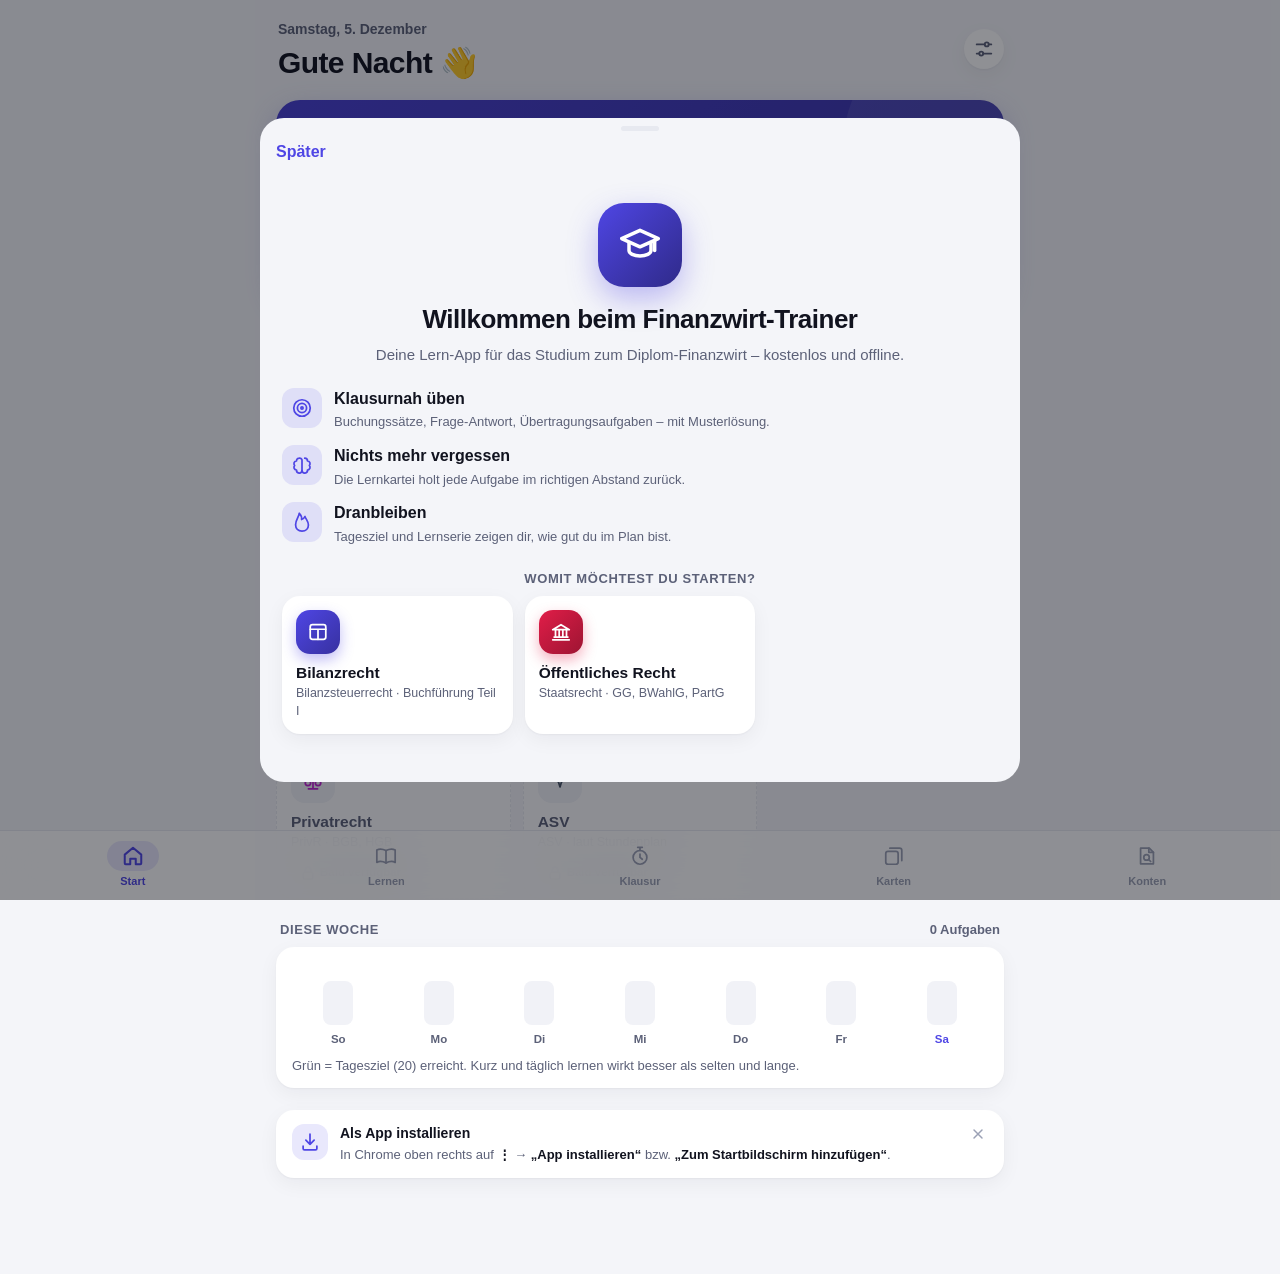
==== commit 9991e08f: "Zurück-Geste und Zurück-Knöpfe, Abkürzungen laut Stundenplan, neues App-Icon - Android-Zurück-Geste/" ====
--- a/web/index.html
+++ b/web/index.html
@@ -3,21 +3,21 @@
 <head>
   <meta charset="utf-8">
   <meta name="viewport" content="width=device-width, initial-scale=1, viewport-fit=cover">
-  <title>BSR-Trainer</title>
-  <meta name="description" content="Klausurtraining Grundstudium I – Bilanzsteuerrecht, Öffentliches Recht und mehr. Funktioniert offline.">
+  <title>Finanzwirt-Trainer</title>
+  <meta name="description" content="Lern-App für das Studium zum Diplom-Finanzwirt: Bilanzrecht, Öffentliches Recht und mehr – offline.">
   <meta name="theme-color" content="#f4f5f9" media="(prefers-color-scheme: light)">
   <meta name="theme-color" content="#0b0d14" media="(prefers-color-scheme: dark)">
   <meta name="apple-mobile-web-app-capable" content="yes">
   <meta name="mobile-web-app-capable" content="yes">
   <meta name="apple-mobile-web-app-status-bar-style" content="default">
-  <meta name="apple-mobile-web-app-title" content="BSR-Trainer">
+  <meta name="apple-mobile-web-app-title" content="FW-Trainer">
   <link rel="manifest" href="manifest.webmanifest">
   <link rel="icon" href="icons/icon-192.png" type="image/png">
   <link rel="apple-touch-icon" href="icons/apple-touch-icon.png">
   <link rel="stylesheet" href="css/style.css">
 </head>
 <body>
-  <div id="app"><p style="padding:40px;text-align:center;font-family:sans-serif">BSR-Trainer wird geladen …</p></div>
+  <div id="app"><p style="padding:40px;text-align:center;font-family:sans-serif">Finanzwirt-Trainer wird geladen …</p></div>
   <noscript>Bitte JavaScript aktivieren.</noscript>
   <script type="module" src="js/app.js"></script>
 </body>
--- a/web/css/style.css
+++ b/web/css/style.css
@@ -205,7 +205,7 @@
 .modul-banner { position: relative; overflow: hidden; border-radius: 24px; padding: 16px 16px 14px; margin-top: 10px; color: #fff;
   background: linear-gradient(135deg, color-mix(in srgb, var(--fill) 92%, #000), color-mix(in srgb, var(--fill) 65%, #0b0d14)); box-shadow: 0 12px 30px color-mix(in srgb, var(--fill) 28%, transparent); }
 .modul-banner::after { content: ""; position: absolute; right: -30px; bottom: -70px; width: 180px; height: 180px; border-radius: 50%; background: rgba(255, 255, 255, 0.08); }
-.modul-banner .reihe1 { display: flex; align-items: center; gap: 12px; position: relative; z-index: 1; padding-right: 44px; }
+.modul-banner .reihe1 { display: flex; align-items: center; gap: 12px; position: relative; z-index: 1; }
 .modul-banner .m-icon { width: 48px; height: 48px; border-radius: 15px; display: grid; place-items: center; background: rgba(255, 255, 255, 0.18); }
 .modul-banner h1 { margin: 0; font-size: 22px; letter-spacing: -0.4px; line-height: 1.15; }
 .modul-banner .unter { font-size: 13px; opacity: 0.85; }
@@ -458,3 +458,5 @@
 .haekchen { width: 24px; height: 24px; border-radius: 7px; border: 2px solid var(--text3); display: grid; place-items: center; color: #fff; flex: none; transition: background 0.12s; }
 .haekchen.an { background: var(--accent); border-color: var(--accent); }
 .haekchen .ic { stroke-width: 3; }
+.zurueck-link { display: inline-flex; align-items: center; gap: 4px; color: var(--accent); font-weight: 650; font-size: 15px; padding: 8px 10px 8px 4px; margin: 4px 0 -6px -4px; border-radius: 10px; }
+.zurueck-link:active { background: var(--accent-weak); }
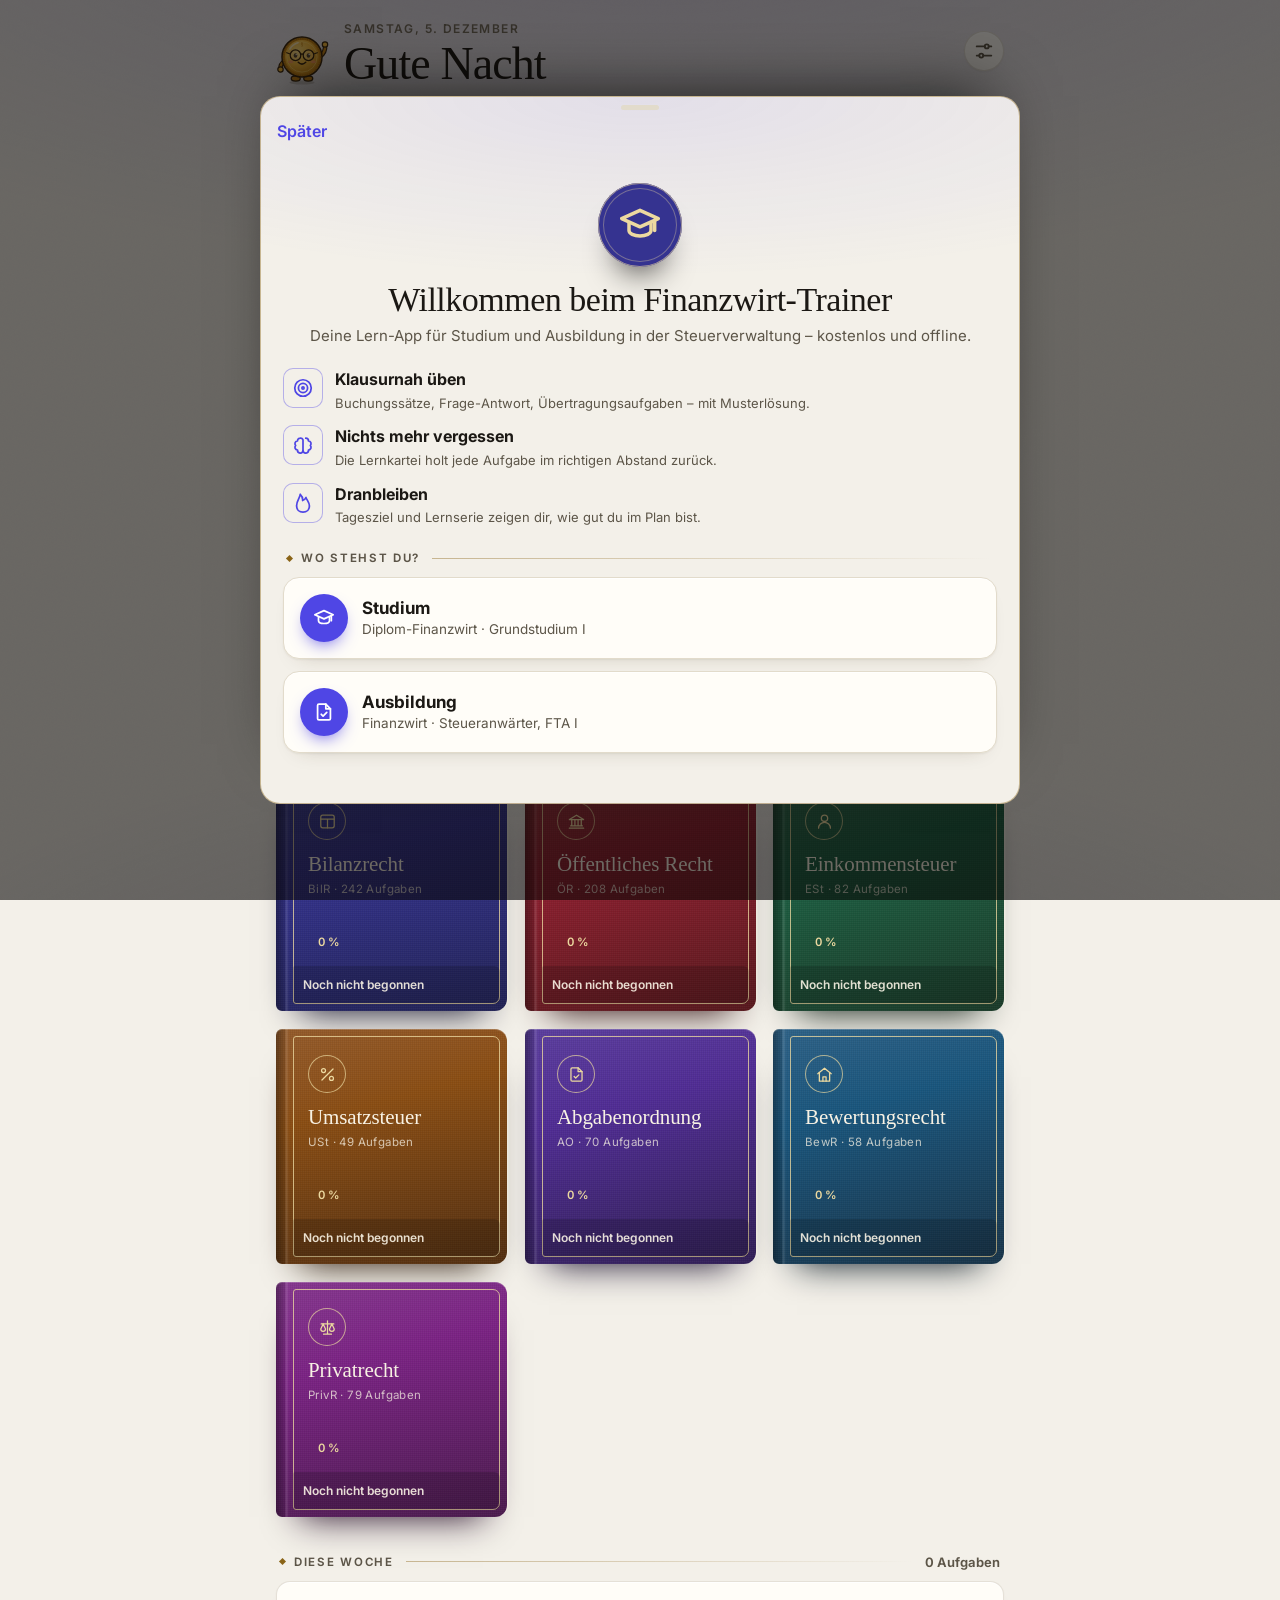
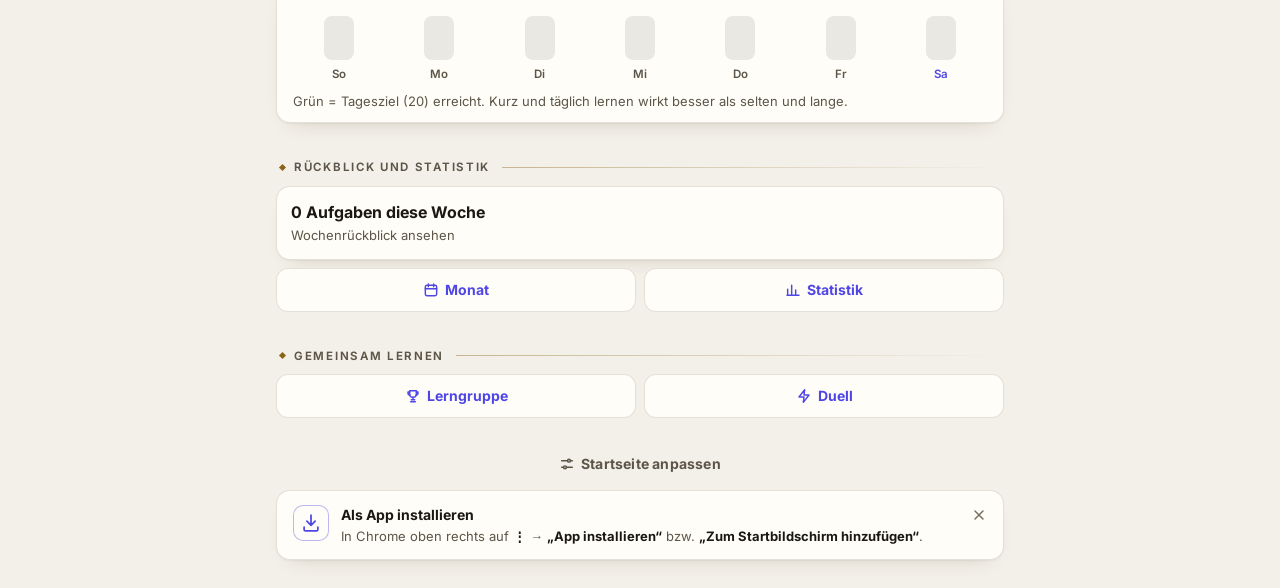
==== commit 2cd671a9: "Design 3.0 „Edition“: das Gesetzeswerk als Prachtausgabe - Neue Gestaltungsschicht web/css/edition.c" ====
--- a/web/index.html
+++ b/web/index.html
@@ -5,8 +5,8 @@
   <meta name="viewport" content="width=device-width, initial-scale=1, viewport-fit=cover">
   <title>Finanzwirt-Trainer</title>
   <meta name="description" content="Lern-App für das Studium zum Diplom-Finanzwirt: Bilanzrecht, Öffentliches Recht und mehr – offline.">
-  <meta name="theme-color" content="#f4f5f9" media="(prefers-color-scheme: light)">
-  <meta name="theme-color" content="#0b0d14" media="(prefers-color-scheme: dark)">
+  <meta name="theme-color" content="#f3f0e9" media="(prefers-color-scheme: light)">
+  <meta name="theme-color" content="#0d0c0e" media="(prefers-color-scheme: dark)">
   <meta name="apple-mobile-web-app-capable" content="yes">
   <meta name="mobile-web-app-capable" content="yes">
   <meta name="apple-mobile-web-app-status-bar-style" content="default">
@@ -15,6 +15,7 @@
   <link rel="icon" href="icons/icon-192.png" type="image/png">
   <link rel="apple-touch-icon" href="icons/apple-touch-icon.png">
   <link rel="stylesheet" href="css/style.css">
+  <link rel="stylesheet" href="css/edition.css">
 </head>
 <body>
   <div id="app"><p style="padding:40px;text-align:center;font-family:sans-serif">Finanzwirt-Trainer wird geladen …</p></div>
--- a/web/css/style.css
+++ b/web/css/style.css
@@ -1,3 +1,10 @@
+/* Schrift: Inter (variabel, Gewicht und optische Größe; SIL Open Font License, web/fonts/Inter-OFL.txt).
+   Nur der lateinische Zeichenbereich – fehlende Zeichen (Pfeile, Brüche) kommen aus der Systemschrift. */
+@font-face {
+  font-family: "Inter"; font-style: normal; font-weight: 100 900; font-display: swap;
+  src: url("../fonts/inter-latin-var.woff2") format("woff2-variations"), url("../fonts/inter-latin-var.woff2") format("woff2");
+  unicode-range: U+0000-00FF, U+0131, U+0152-0153, U+02BB-02BC, U+02C6, U+02DA, U+02DC, U+0304, U+0308, U+0329, U+2000-206F, U+20AC, U+2122, U+2191, U+2193, U+2212, U+2215, U+FEFF, U+FFFD;
+}
 /* =====================================================================
    Design-System
    --m = Akzentfarbe des aktiven Moduls (per JS gesetzt, hell/dunkel)
@@ -11,7 +18,7 @@
   --card2: #f1f2f7;
   --text: #11131f;
   --text2: #5c6178;
-  --text3: #9ba1b5;
+  --text3: #676d84;
   --line: #e7e9f0;
   --ok: #12a150;
   --err: #e5484d;
@@ -34,7 +41,7 @@
 @media (prefers-color-scheme: dark) {
   :root:not([data-theme="light"]) {
     --m: var(--m-dunkel);
-    --bg: #0b0d14; --card: #161924; --card2: #1f2331; --text: #eef0f7; --text2: #a4aabd; --text3: #6a7086; --line: #272c3a;
+    --bg: #0b0d14; --card: #161924; --card2: #1f2331; --text: #eef0f7; --text2: #a4aabd; --text3: #8b91a7; --line: #272c3a;
     --ok: #34c77b; --err: #ff6b70; --warn: #fbb040;
     --shadow: 0 1px 0 rgba(255, 255, 255, 0.03) inset; --shadow-gross: 0 10px 30px rgba(0, 0, 0, 0.5);
     color-scheme: dark;
@@ -42,7 +49,7 @@
 }
 :root[data-theme="dark"] {
   --m: var(--m-dunkel);
-  --bg: #0b0d14; --card: #161924; --card2: #1f2331; --text: #eef0f7; --text2: #a4aabd; --text3: #6a7086; --line: #272c3a;
+  --bg: #0b0d14; --card: #161924; --card2: #1f2331; --text: #eef0f7; --text2: #a4aabd; --text3: #8b91a7; --line: #272c3a;
   --ok: #34c77b; --err: #ff6b70; --warn: #fbb040;
   --shadow: 0 1px 0 rgba(255, 255, 255, 0.03) inset; --shadow-gross: 0 10px 30px rgba(0, 0, 0, 0.5);
   color-scheme: dark;
@@ -51,7 +58,8 @@
 * { box-sizing: border-box; -webkit-tap-highlight-color: transparent; }
 html, body { margin: 0; height: 100%; }
 body {
-  font-family: -apple-system, BlinkMacSystemFont, "SF Pro Text", "Segoe UI Variable", "Segoe UI", Roboto, "Helvetica Neue", sans-serif;
+  font-family: "Inter", -apple-system, BlinkMacSystemFont, "SF Pro Text", "Segoe UI Variable", "Segoe UI", Roboto, "Helvetica Neue", sans-serif;
+  font-optical-sizing: auto; font-feature-settings: "cv05", "cv08", "ss03";
   background: var(--bg);
   color: var(--text);
   font-size: 16px;
@@ -69,7 +77,8 @@
 .ic.fill { fill: currentColor; stroke: none; }
 .versteckt { display: none !important; }
 .zentriert { text-align: center; }
-@media (prefers-reduced-motion: reduce) { *, *::before, *::after { animation: none !important; transition: none !important; } }
+/* Bewegung reduzieren: Schalter in der App (Startwert = Systemeinstellung), gesetzt als data-bewegung auf <html> */
+:root[data-bewegung="aus"] *, :root[data-bewegung="aus"] *::before, :root[data-bewegung="aus"] *::after { animation: none !important; transition: none !important; }
 
 /* ---------- Grundlayout ---------- */
 #app { min-height: 100%; }
@@ -139,7 +148,7 @@
 
 /* ---------- Startseite ---------- */
 .gruss { font-size: 14px; color: var(--text2); font-weight: 600; margin: 10px 2px 0; }
-.hero { position: relative; overflow: hidden; border-radius: 24px; padding: 18px 18px 16px; color: #fff; margin-top: 12px;
+.hero { position: relative; overflow: hidden; border-radius: 18px; padding: 18px 18px 16px; color: #fff; margin-top: 12px;
   background: linear-gradient(135deg, color-mix(in srgb, var(--fill) 92%, #000) 0%, color-mix(in srgb, var(--fill) 70%, #0b0d14) 100%);
   box-shadow: 0 12px 30px color-mix(in srgb, var(--fill) 30%, transparent); }
 .hero::after { content: ""; position: absolute; right: -40px; top: -60px; width: 200px; height: 200px; border-radius: 50%; background: rgba(255, 255, 255, 0.08); }
@@ -159,7 +168,7 @@
 
 .suchfeld { position: relative; margin-top: 16px; }
 .suchfeld .ic { position: absolute; left: 14px; top: 50%; transform: translateY(-50%); color: var(--text3); pointer-events: none; }
-.suchfeld input { width: 100%; padding: 14px 40px 14px 44px; border-radius: 16px; border: 1px solid transparent; background: var(--card); box-shadow: var(--shadow); font-size: 16px; outline: none; transition: border-color 0.15s; }
+.suchfeld input { width: 100%; padding: 14px 40px 14px 44px; border-radius: 12px; border: 1px solid transparent; background: var(--card); box-shadow: var(--shadow); font-size: 16px; outline: none; transition: border-color 0.15s; }
 .suchfeld input:focus { border-color: var(--accent); }
 .suchfeld input::-webkit-search-cancel-button { -webkit-appearance: none; }
 .suchfeld .leeren { position: absolute; right: 8px; top: 50%; transform: translateY(-50%); width: 30px; height: 30px; border-radius: 50%; display: grid; place-items: center; color: var(--text3); }
@@ -175,7 +184,6 @@
 .modul-kachel .balken { margin-top: 0; flex: 1; }
 .modul-kachel .balken > span { background: var(--mc); }
 .modul-kachel.gewaehlt { box-shadow: 0 0 0 2px var(--mc), var(--shadow); }
-.modul-kachel .faellig-punkt { position: absolute; top: 12px; right: 12px; min-width: 22px; height: 22px; padding: 0 6px; border-radius: 99px; background: var(--err); color: #fff; font-size: 12px; font-weight: 800; display: grid; place-items: center; }
 .modul-kachel.bald { background: color-mix(in srgb, var(--card) 60%, transparent); box-shadow: none; border: 1.5px dashed var(--line); }
 .modul-kachel.bald .m-icon { background: var(--card2); color: var(--mc); box-shadow: none; }
 .modul-kachel.bald .m-titel { color: var(--text2); }
@@ -191,7 +199,7 @@
 .woche .zahl { font-size: 11px; color: var(--text3); font-variant-numeric: tabular-nums; height: 14px; }
 
 .statistik-reihe { display: grid; grid-template-columns: repeat(3, 1fr); gap: 10px; }
-.stat-kachel { background: var(--card); border-radius: 16px; padding: 12px 12px 10px; box-shadow: var(--shadow); }
+.stat-kachel { background: var(--card); border-radius: 12px; padding: 12px 12px 10px; box-shadow: var(--shadow); }
 .stat-kachel .zahl { font-size: 22px; font-weight: 800; letter-spacing: -0.4px; font-variant-numeric: tabular-nums; }
 .stat-kachel .lbl { font-size: 12px; color: var(--text2); font-weight: 600; }
 
@@ -202,7 +210,7 @@
 .leer-zustand .ic { width: 40px; height: 40px; color: var(--text3); margin-bottom: 8px; }
 
 /* ---------- Modulseite ---------- */
-.modul-banner { position: relative; overflow: hidden; border-radius: 24px; padding: 16px 16px 14px; margin-top: 10px; color: #fff;
+.modul-banner { position: relative; overflow: hidden; border-radius: 18px; padding: 16px 16px 14px; margin-top: 10px; color: #fff;
   background: linear-gradient(135deg, color-mix(in srgb, var(--fill) 92%, #000), color-mix(in srgb, var(--fill) 65%, #0b0d14)); box-shadow: 0 12px 30px color-mix(in srgb, var(--fill) 28%, transparent); }
 .modul-banner::after { content: ""; position: absolute; right: -30px; bottom: -70px; width: 180px; height: 180px; border-radius: 50%; background: rgba(255, 255, 255, 0.08); }
 .modul-banner .reihe1 { display: flex; align-items: center; gap: 12px; position: relative; z-index: 1; }
@@ -301,7 +309,7 @@
 .sheet::before { content: ""; width: 38px; height: 5px; border-radius: 99px; background: var(--line); margin: 8px auto 0; flex: none; }
 .sheet.halb { height: auto; max-height: 82%; }
 .sheet .vb-kopf { padding-top: 4px; }
-@media (min-width: 800px) { .sheet-hg { align-items: center; } .sheet { border-radius: 24px; height: 80%; } }
+@media (min-width: 800px) { .sheet-hg { align-items: center; } .sheet { border-radius: 18px; height: 80%; } }
 @keyframes hoch { from { transform: translateY(30%); opacity: 0.4; } to { transform: none; opacity: 1; } }
 @keyframes fade { from { opacity: 0; } }
 
@@ -313,7 +321,7 @@
 .aufgabe { background: var(--card); border-radius: var(--radius); padding: 16px 18px; box-shadow: var(--shadow); }
 .aufgabe .meta { display: flex; justify-content: space-between; align-items: center; gap: 8px; font-size: 12.5px; color: var(--text2); margin-bottom: 10px; font-weight: 600; }
 .aufgabe .meta .typ { background: var(--accent-weak); color: var(--accent); padding: 3px 10px; border-radius: 99px; font-weight: 700; white-space: nowrap; }
-.aufgabe .text { white-space: pre-line; font-size: 17px; line-height: 1.5; font-weight: 500; }
+.aufgabe .text { font-size: 17px; line-height: 1.5; font-weight: 500; letter-spacing: -0.005em; }
 .nr { font-size: 13px; color: var(--text2); margin-top: 6px; margin-bottom: 10px; padding: 0 4px; font-weight: 600; }
 
 .bz { display: flex; align-items: center; gap: 8px; padding: 8px 10px 8px 14px; min-height: 54px; position: relative; }
@@ -336,7 +344,7 @@
 .summen .gleich.warn { color: var(--warn); }
 
 .optionen { display: flex; flex-direction: column; gap: 10px; }
-.option { display: flex; gap: 12px; align-items: flex-start; width: 100%; text-align: left; padding: 14px 16px; background: var(--card); border-radius: 16px; box-shadow: var(--shadow); border: 2px solid transparent; transition: border-color 0.12s, background 0.12s, transform 0.08s; font-size: 15.5px; }
+.option { display: flex; gap: 12px; align-items: flex-start; width: 100%; text-align: left; padding: 14px 16px; background: var(--card); border-radius: 12px; box-shadow: var(--shadow); border: 2px solid transparent; transition: border-color 0.12s, background 0.12s, transform 0.08s; font-size: 15.5px; }
 .option:active:not(:disabled) { transform: scale(0.99); }
 .option .kreis { width: 26px; height: 26px; border-radius: 50%; border: 2px solid var(--text3); flex: none; display: grid; place-items: center; font-size: 14px; color: #fff; margin-top: -1px; font-weight: 800; }
 .option .kreis .ic { width: 15px; height: 15px; stroke-width: 3; }
@@ -360,12 +368,123 @@
 .auswertung.nein { border-top-color: var(--err); }
 .auswertung .urteil { font-weight: 800; font-size: 18px; margin-bottom: 8px; }
 .auswertung .urteil.ja { color: var(--ok); } .auswertung .urteil.nein { color: var(--err); }
-.auswertung .erkl { white-space: pre-line; line-height: 1.5; }
+.auswertung .erkl { line-height: 1.55; }
 .auswertung .quelle { font-size: 13px; color: var(--text2); margin-top: 10px; }
 .loesung-zeile { display: flex; justify-content: space-between; gap: 12px; padding: 4px 0; font-variant-numeric: tabular-nums; }
 .loesung-zeile.haben { padding-left: 22px; }
 .loesung { background: var(--card2); border-radius: 12px; padding: 10px 12px; margin: 8px 0; }
 .fehlt { color: var(--err); font-size: 13.5px; margin-top: 6px; }
+.sync-code { font: 800 24px/1.2 ui-monospace, SFMono-Regular, Menlo, monospace; letter-spacing: 1px; text-align: center; padding: 6px 0; user-select: all; -webkit-user-select: all; }
+.sync-eingabe { width: 100%; font: 700 19px ui-monospace, SFMono-Regular, Menlo, monospace; text-transform: uppercase; letter-spacing: 1px; padding: 12px 14px; border-radius: 12px; border: 1.5px solid var(--card2); background: var(--card2); color: var(--text); }
+.qr-box { display: flex; justify-content: center; } .qr { width: 220px; height: 220px; border-radius: 10px; }
+.vollbild.paar-spiel.anim { animation: none; } /* sofort deckend – die Karten werden stattdessen ausgeteilt */
+/* ---- Paare finden: Gesetzessammlung. Norm = Register-Reiter mit Buchrücken, Bedeutung = Karteikarte, Fortschritt = Regal ---- */
+:root { --gz-hgb: #2b4f8c; --gz-estg: #1f7a4d; --gz-ao: #8a5524; --gz-ustg: #b45309; --gz-gg: #a61e2b; --gz-bgb: #6d3f9c; --gz-gobt: #0f766e; --gz-erbstg: #0369a1; --gz-bewg: #5f6b1a; --gz-vo: #5b6b76; --gz-auf: #fff; --kk-linie: rgba(28, 36, 64, 0.07); --kk-rand: #e8798a; }
+@media (prefers-color-scheme: dark) { :root:not([data-theme="light"]) { --gz-hgb: #8fb2f0; --gz-estg: #6fd6a2; --gz-ao: #e3a96d; --gz-ustg: #f7b955; --gz-gg: #f4808b; --gz-bgb: #c39af0; --gz-gobt: #5fd8cb; --gz-erbstg: #7dd3fc; --gz-bewg: #c5d36b; --gz-vo: #b2c0ca; --gz-auf: #12151d; --kk-linie: rgba(255, 255, 255, 0.06); --kk-rand: #f08a9a; } }
+:root[data-theme="dark"] { --gz-hgb: #8fb2f0; --gz-estg: #6fd6a2; --gz-ao: #e3a96d; --gz-ustg: #f7b955; --gz-gg: #f4808b; --gz-bgb: #c39af0; --gz-gobt: #5fd8cb; --gz-erbstg: #7dd3fc; --gz-bewg: #c5d36b; --gz-vo: #b2c0ca; --gz-auf: #12151d; --kk-linie: rgba(255, 255, 255, 0.06); --kk-rand: #f08a9a; }
+.gz-hgb { --g: var(--gz-hgb); --g-auf: var(--gz-hgb-auf, var(--gz-auf)); } .gz-estg { --g: var(--gz-estg); --g-auf: var(--gz-estg-auf, var(--gz-auf)); } .gz-ao { --g: var(--gz-ao); --g-auf: var(--gz-ao-auf, var(--gz-auf)); } .gz-ustg { --g: var(--gz-ustg); --g-auf: var(--gz-ustg-auf, var(--gz-auf)); } .gz-gg { --g: var(--gz-gg); --g-auf: var(--gz-gg-auf, var(--gz-auf)); } .gz-bgb { --g: var(--gz-bgb); --g-auf: var(--gz-bgb-auf, var(--gz-auf)); } .gz-gobt { --g: var(--gz-gobt); --g-auf: var(--gz-gobt-auf, var(--gz-auf)); } .gz-erbstg { --g: var(--gz-erbstg); --g-auf: var(--gz-erbstg-auf, var(--gz-auf)); } .gz-bewg { --g: var(--gz-bewg); --g-auf: var(--gz-bewg-auf, var(--gz-auf)); } .gz-vo { --g: var(--gz-vo); --g-auf: var(--gz-vo-auf, var(--gz-auf)); }
+/* Einstellungen: Farben der Gesetzbücher */
+.kachel-huelle { position: relative; display: grid; }
+.kachel-huelle > .kachel { height: 100%; }
+.kachel-zusatz { position: absolute; top: 8px; right: 8px; width: 36px; height: 36px; border-radius: 12px; display: grid; place-items: center; color: var(--text2); background: color-mix(in srgb, var(--text) 6%, transparent); }
+.kachel-zusatz:active { transform: scale(0.94); }
+.kachel-zusatz:focus-visible, .gf-farbe:focus-visible, .gf-eigen:focus-within { outline: 3px solid var(--accent); outline-offset: 2px; }
+.gf-intro { margin: 0 4px 14px; font-size: 14.5px; line-height: 1.45; }
+.gf-karte { background: var(--card); border-radius: 12px; box-shadow: var(--shadow); padding: 12px; margin-bottom: 12px; }
+.gf-kopf { display: flex; align-items: center; gap: 12px; margin-bottom: 12px; }
+.gf-kopf .grow { display: flex; flex-direction: column; min-width: 0; }
+.gf-kopf .grow .sub { font-size: 13px; }
+.gf-kopf .link { flex: 0 0 auto; font-size: 14px; padding: 6px 2px; }
+.paar-karte.gf-muster { flex: 0 0 104px; min-height: 52px; pointer-events: none; }
+.gf-muster .pk-nr { font-size: 18px; }
+.gf-palette { display: grid; grid-template-columns: repeat(auto-fill, minmax(34px, 1fr)); gap: 8px; }
+.gf-farbe { position: relative; aspect-ratio: 1; border-radius: 50%; background: linear-gradient(135deg, var(--fh) 50%, var(--fd) 50%); box-shadow: inset 0 0 0 1px rgba(0, 0, 0, 0.12); cursor: pointer; }
+.gf-farbe.an { box-shadow: 0 0 0 2.5px var(--card), 0 0 0 5px var(--text); }
+.gf-farbe.an::after { content: ""; position: absolute; inset: 32%; border-radius: 50%; background: var(--card); }
+.gf-eigen { display: grid; place-items: center; background: conic-gradient(#ef4444, #f59e0b, #84cc16, #10b981, #06b6d4, #6366f1, #d946ef, #ef4444); color: #fff; }
+.gf-eigen.an { background: linear-gradient(135deg, var(--fh) 50%, var(--fd) 50%); }
+.gf-eigen .ic { width: 16px; height: 16px; filter: drop-shadow(0 1px 1px rgba(0, 0, 0, 0.5)); }
+.gf-eigen.an .ic { display: none; }
+.gf-eigen input { position: absolute; inset: 0; opacity: 0; width: 100%; height: 100%; cursor: pointer; border: 0; padding: 0; }
+.paar-anleitung { text-align: center; color: var(--text2); font-size: 14px; margin: 2px 0 12px; }
+.paar-feld { display: grid; grid-template-columns: 1fr 1.15fr; gap: 10px; padding-bottom: 12px; }
+.paar-spalte { display: flex; flex-direction: column; gap: 9px; }
+.paar-karte { position: relative; min-height: 58px; border-radius: 10px; background: var(--card); box-shadow: var(--shadow); border: 0; color: var(--text); font: inherit; text-align: left; cursor: pointer; -webkit-tap-highlight-color: transparent; transition: transform 0.15s, box-shadow 0.15s; }
+.paar-karte:active { transform: scale(0.97); }
+.paar-karte:focus-visible { outline: 3px solid var(--accent); outline-offset: 2px; }
+/* Norm: Buchrücken links, Fundstelle in Buchschrift */
+.paar-karte.l { display: flex; align-items: stretch; padding: 0; overflow: hidden; border-radius: 6px 12px 12px 6px; box-shadow: inset 0 0 0 1.5px color-mix(in srgb, var(--g) 22%, transparent), var(--shadow); }
+.pk-ruecken { flex: 0 0 24px; display: flex; align-items: center; justify-content: center; background: var(--g); color: var(--g-auf); writing-mode: vertical-rl; transform: rotate(180deg); font-size: 10.5px; font-weight: 800; letter-spacing: 0.06em;
+  background-image: linear-gradient(90deg, rgba(255, 255, 255, 0.18), transparent 35%, rgba(0, 0, 0, 0.12)); }
+.pk-zitat { flex: 1; display: flex; flex-direction: column; justify-content: center; gap: 1px; padding: 8px 10px 8px 11px; min-width: 0; }
+.pk-nr { font-family: ui-serif, "Iowan Old Style", "Palatino Linotype", Georgia, serif; font-weight: 700; font-size: 21px; line-height: 1.05; color: var(--g); font-variant-numeric: lining-nums tabular-nums; white-space: nowrap; }
+.pk-rest { font-size: 12.5px; font-weight: 600; color: var(--text2); line-height: 1.25; }
+/* Bedeutung: Karteikarte mit Linien und rotem Kopfrand */
+.paar-karte.r { padding: 9px 11px 9px 12px; display: flex; align-items: center; font-size: 13.5px; font-weight: 600; line-height: 22px;
+  background: repeating-linear-gradient(to bottom, transparent 0 21px, var(--kk-linie) 21px 22px) 0 9px / 100% calc(100% - 9px) no-repeat, var(--card);
+  box-shadow: inset 0 3px 0 var(--kk-rand), var(--shadow); }
+.paar-feld.mit-wahl .paar-karte.r:not(.weg) { box-shadow: inset 0 3px 0 var(--g), 0 0 0 1.5px color-mix(in srgb, var(--g) 30%, transparent), var(--shadow); }
+.paar-karte.neu { animation: austeilen 0.5s cubic-bezier(0.2, 1.3, 0.4, 1) both; animation-delay: calc(var(--i) * 28ms); }
+.paar-karte.r.neu { --r: 4deg; }
+.paar-karte.l.gewaehlt { transform: translateX(6px) scale(1.03); box-shadow: inset 0 0 0 2.5px var(--g), 0 10px 26px color-mix(in srgb, var(--g) 35%, transparent); animation: none; }
+.paar-karte.r.gewaehlt { transform: translateY(-2px) scale(1.03); box-shadow: inset 0 3px 0 var(--accent), 0 0 0 2.5px var(--accent), var(--shadow); }
+.paar-karte.treffer { z-index: 5; animation: einsortieren 0.62s cubic-bezier(0.55, 0, 0.6, 1) forwards; }
+.paar-karte.falsch { box-shadow: inset 0 0 0 2.5px var(--err), var(--shadow); background-color: var(--err-weak); animation: paarFalsch 0.45s; }
+.paar-karte.weg { background: transparent; box-shadow: none; border: 1.5px dashed color-mix(in srgb, var(--text) 16%, transparent); cursor: default; animation: none; }
+.paar-karte.weg > * { visibility: hidden; }
+@keyframes einsortieren {
+  30% { transform: translate(calc(var(--tx) * 0.12), calc(var(--ty) * 0.12)) scale(1.06); }
+  to { transform: translate(var(--tx), var(--ty)) scale(0.12, 0.2) rotate(var(--rot)); opacity: 0.2; }
+}
+/* Regal oben: zehn Fächer, gefundene Paare als Buchrücken */
+.paar-regal { flex: 1; display: grid; grid-template-columns: repeat(10, 1fr); gap: 3px; align-items: end; height: 36px; padding: 0 4px 3px; margin: 0 8px; border-bottom: 3px solid color-mix(in srgb, var(--text) 30%, transparent); }
+.regal-fach { height: 26px; border-radius: 3px 3px 1px 1px; background: color-mix(in srgb, var(--text) 7%, transparent); }
+.regal-fach.voll { height: 34px; background: var(--g); background-image: linear-gradient(90deg, rgba(255, 255, 255, 0.22), transparent 45%, rgba(0, 0, 0, 0.14)); display: flex; align-items: center; justify-content: center; overflow: hidden; box-shadow: 0 1px 2px rgba(0, 0, 0, 0.18); }
+.regal-fach i { font-style: normal; writing-mode: vertical-rl; transform: rotate(180deg); font-size: 8.5px; font-weight: 800; color: var(--g-auf); letter-spacing: 0.04em; white-space: nowrap; }
+.regal-fach.frisch { animation: buchRein 0.45s cubic-bezier(0.2, 1.4, 0.4, 1) both; transform-origin: bottom; }
+@keyframes buchRein { from { transform: translateY(-14px) scaleY(0.6); opacity: 0; } }
+.paar-regal.gross { height: auto; max-width: 340px; margin: 14px auto 8px; padding: 0 6px 4px; gap: 4px; border-bottom-width: 4px; }
+.paar-regal.gross .regal-fach { height: 96px; }
+.paar-regal.gross .regal-fach.voll { height: 118px; flex-direction: column; gap: 6px; padding: 8px 0; justify-content: flex-start; }
+.paar-regal.gross .regal-fach b, .paar-regal.gross .regal-fach i { writing-mode: vertical-rl; transform: rotate(180deg); color: var(--g-auf); white-space: nowrap; }
+.paar-regal.gross .regal-fach b { font-family: ui-serif, "Iowan Old Style", Georgia, serif; font-size: 13px; order: 2; }
+.paar-regal.gross .regal-fach i { font-size: 9.5px; order: 1; }
+.paar-rest { text-align: left; margin-top: 12px; display: flex; flex-direction: column; gap: 8px; }
+.paar-rest-karte { display: flex; flex-direction: column; gap: 2px; padding: 10px 12px 10px 14px; border-radius: 6px 12px 12px 6px; background: var(--card); box-shadow: inset 5px 0 0 var(--g), var(--shadow); }
+.paar-rest-karte b { font-family: ui-serif, "Iowan Old Style", Georgia, serif; color: var(--g); font-size: 16px; }
+.paar-rest-karte span { font-size: 14px; color: var(--text2); }
+.schwebe-text.norm { font-family: ui-serif, "Iowan Old Style", Georgia, serif; font-size: 20px; }
+@keyframes austeilen { from { opacity: 0; transform: translateY(28px) scale(0.8) rotate(var(--r, -5deg)); } }
+@keyframes waehlen { 50% { box-shadow: 0 0 0 5px var(--accent-weak), var(--shadow); } }
+@keyframes paarFalsch { 15%, 55% { transform: translateX(-7px) rotate(-1.5deg); } 35%, 75% { transform: translateX(7px) rotate(1.5deg); } }
+.paar-spiel.beben .vb-inhalt { animation: beben 0.35s; }
+@keyframes beben { 25% { transform: translate(-3px, 1px); } 50% { transform: translate(3px, -1px); } 75% { transform: translate(-2px, 0); } }
+.funken { position: fixed; z-index: 1000; pointer-events: none; width: 0; height: 0; }
+.funken span { position: absolute; left: -4px; top: -4px; width: 8px; height: 8px; border-radius: 50%; background: var(--ok); animation: funke 0.8s cubic-bezier(0.1, 0.8, 0.3, 1) forwards; }
+.funken span.akzent { background: #fbbf24; width: 6px; height: 6px; }
+@keyframes funke { to { transform: translate(var(--dx), var(--dy)) scale(0.2); opacity: 0; } }
+.schwebe-text { position: fixed; z-index: 1001; pointer-events: none; transform: translate(-50%, -50%); font-weight: 900; font-size: 22px; color: var(--ok); text-shadow: 0 2px 8px rgba(0, 0, 0, 0.15); animation: schweben 1.1s ease-out forwards; white-space: nowrap; }
+.schwebe-text.serie { color: #f97316; font-size: 24px; }
+@keyframes schweben { 0% { opacity: 0; transform: translate(-50%, -30%) scale(0.6); } 20% { opacity: 1; transform: translate(-50%, -60%) scale(1.15); } to { opacity: 0; transform: translate(-50%, -190%) scale(1); } }
+.herzen { font-size: 22px; line-height: 1; color: #e11d48; letter-spacing: 2px; white-space: nowrap; }
+.herz { display: inline-block; } .herz.leer { color: var(--text3); }
+.herz.verloren { animation: herzBruch 0.7s ease-in forwards; }
+@keyframes herzBruch { 25% { transform: scale(1.6) rotate(-10deg); } 45% { transform: scale(1.3) rotate(12deg); } to { transform: translateY(26px) rotate(40deg) scale(0.5); opacity: 0; } }
+.sterne { display: flex; justify-content: center; gap: 6px; margin-bottom: 4px; }
+.stern { font-size: 52px; color: var(--card2); animation: sternPop 0.55s cubic-bezier(0.2, 1.6, 0.4, 1) both; animation-delay: calc(0.25s + var(--i) * 0.22s); }
+.stern.an { color: #fbbf24; text-shadow: 0 2px 12px rgba(251, 191, 36, 0.55); }
+@keyframes sternPop { from { transform: scale(0) rotate(-60deg); opacity: 0; } }
+:root[data-bewegung="aus"] .paar-karte, :root[data-bewegung="aus"] .regal-fach, :root[data-bewegung="aus"] .funken span, :root[data-bewegung="aus"] .schwebe-text, :root[data-bewegung="aus"] .herz.verloren, :root[data-bewegung="aus"] .stern, :root[data-bewegung="aus"] .paar-spiel.beben .vb-inhalt { animation-duration: 0.01ms !important; animation-delay: 0s !important; }
+.punkte-karte { background: var(--card); border-radius: var(--radius); box-shadow: var(--shadow); padding: 14px 16px; margin-bottom: 12px; border-left: 4px solid var(--accent); }
+.punkte-titel { font-weight: 800; margin-bottom: 8px; }
+.punkte-satz { font-size: 16.5px; line-height: 1.55; }
+.punkte-fuss { margin-top: 10px; padding-top: 8px; border-top: 1px solid var(--line, var(--card2)); font-size: 13.5px; font-weight: 700; color: var(--accent); }
+.pruefung { background: var(--card2); border-radius: 12px; padding: 10px 12px; margin: 4px 0 8px; display: grid; gap: 6px; font-size: 14.5px; }
+.pruef-zeile { display: flex; gap: 8px; align-items: baseline; }
+.pruef-ic { font-weight: 800; flex: none; width: 16px; } .pruef-ic.ja { color: var(--ok); } .pruef-ic.nein { color: var(--err); }
+.pruef-chips { display: flex; flex-wrap: wrap; gap: 6px; padding-left: 24px; }
+.pruef-chip { font-size: 13px; padding: 3px 9px; border-radius: 999px; font-weight: 600; }
+.pruef-chip.ja { background: var(--ok-weak); color: var(--ok); } .pruef-chip.nein { background: var(--err-weak); color: var(--err); }
 
 /* ---------- Ergebnis ---------- */
 .ring { --p: 0; width: 150px; height: 150px; border-radius: 50%; margin: 16px auto 6px; display: grid; place-items: center; background: conic-gradient(var(--farbe, var(--accent)) calc(var(--p) * 1%), var(--card2) 0); animation: pop 0.45s cubic-bezier(.2,1.4,.4,1); }
@@ -385,7 +504,7 @@
 .karte-buehne { perspective: 1400px; flex: 1; width: 100%; display: flex; padding: 8px 0; min-height: 340px; }
 .karte { position: relative; width: 100%; transform-style: preserve-3d; transition: transform 0.5s cubic-bezier(.2,.8,.2,1); cursor: pointer; }
 .karte.um { transform: rotateY(180deg); }
-.karte .seite { position: absolute; inset: 0; backface-visibility: hidden; -webkit-backface-visibility: hidden; background: var(--card); border-radius: 26px; box-shadow: var(--shadow-gross); display: flex; flex-direction: column; align-items: center; justify-content: center; padding: 26px; text-align: center; overflow-y: auto; }
+.karte .seite { position: absolute; inset: 0; backface-visibility: hidden; -webkit-backface-visibility: hidden; background: var(--card); border-radius: 18px; box-shadow: var(--shadow-gross); display: flex; flex-direction: column; align-items: center; justify-content: center; padding: 26px; text-align: center; overflow-y: auto; }
 .karte .seite::before { content: ""; position: absolute; top: 0; left: 0; right: 0; height: 6px; background: var(--accent); border-radius: 26px 26px 0 0; }
 .karte .rueck { transform: rotateY(180deg); }
 .karte .klein { font-size: 13px; color: var(--accent); font-weight: 700; margin-bottom: 14px; }
@@ -448,7 +567,7 @@
 
 /* ---------- Einstellungen / Willkommen ---------- */
 .willkommen { text-align: center; padding: 10px 6px 0; }
-.willkommen .logo { width: 84px; height: 84px; border-radius: 26px; margin: 8px auto 14px; display: grid; place-items: center; color: #fff; background: linear-gradient(135deg, var(--fill), color-mix(in srgb, var(--fill) 60%, #000)); box-shadow: 0 12px 30px color-mix(in srgb, var(--fill) 35%, transparent); }
+.willkommen .logo { width: 84px; height: 84px; border-radius: 18px; margin: 8px auto 14px; display: grid; place-items: center; color: #fff; background: linear-gradient(135deg, var(--fill), color-mix(in srgb, var(--fill) 60%, #000)); box-shadow: 0 12px 30px color-mix(in srgb, var(--fill) 35%, transparent); }
 .willkommen .logo .ic { width: 44px; height: 44px; }
 .willkommen h2 { font-size: 26px; margin: 0 0 6px; letter-spacing: -0.5px; }
 .vorteile { text-align: left; display: grid; gap: 12px; margin: 22px 0; }
@@ -460,3 +579,2446 @@
 .haekchen .ic { stroke-width: 3; }
 .zurueck-link { display: inline-flex; align-items: center; gap: 4px; color: var(--accent); font-weight: 650; font-size: 15px; padding: 8px 10px 8px 4px; margin: 4px 0 -6px -4px; border-radius: 10px; }
 .zurueck-link:active { background: var(--accent-weak); }
+.screen.ohne-leiste { padding-bottom: calc(28px + var(--safe-b)); }
+.modul-leiste { margin-top: 2px; }
+.modul-leiste .zurueck-link { margin: 0 0 0 -4px; }
+/* Modul-Kachel mit Wiederholungsstreifen */
+.modul-kachel.geteilt { padding: 0; gap: 0; min-height: 0; }
+.modul-kachel.geteilt:active { transform: none; }
+.modul-kachel .m-oben { display: flex; flex-direction: column; gap: 10px; padding: 14px; text-align: left; flex: 1; min-height: 132px; transition: background 0.12s; }
+.modul-kachel .m-oben:active { background: var(--card2); }
+.modul-kachel .m-unten { display: flex; align-items: center; gap: 6px; width: 100%; padding: 10px 14px; font-size: 13px; font-weight: 650; border-top: 1px solid var(--line); text-align: left; min-height: 46px; white-space: nowrap; }
+.modul-kachel .m-unten .grow { flex: 1; }
+.modul-kachel .m-unten.faellig { background: color-mix(in srgb, var(--mc) 12%, var(--card)); color: color-mix(in srgb, var(--mc) 85%, var(--text)); border-top-color: transparent; }
+.modul-kachel .m-unten.faellig b { font-size: 17px; margin-right: 2px; }
+.modul-kachel .m-unten.faellig:active { filter: brightness(0.95); }
+.modul-kachel .m-unten.erledigt { color: var(--ok); }
+.modul-kachel .m-unten.leer { color: var(--text3); font-weight: 600; }
+.modul-kachel.bald .m-unten { border-top: 1.5px dashed var(--line); }
+mark.norm-hl { background: color-mix(in srgb, var(--gold) 32%, transparent); color: inherit; border-radius: 4px; padding: 1px 2px; box-decoration-break: clone; -webkit-box-decoration-break: clone; font-weight: 550; }
+.norm-tz { display: grid; grid-template-columns: minmax(0, 1.15fr) repeat(3, minmax(0, 1fr)); gap: 6px; padding: 3px 8px; font-variant-numeric: tabular-nums; border-bottom: 1px solid var(--line); text-align: right; }
+.norm-tz > span:first-child { text-align: left; }
+.norm-tz.kopf { margin-top: 6px; padding-bottom: 6px; font-size: 10.5px; line-height: 1.3; color: var(--text2); text-align: left; align-items: end; border-bottom-color: var(--text3, var(--line)); }
+.norm-tz.kopf > span { text-align: left; min-width: 0; overflow-wrap: break-word; hyphens: manual; }
+.norm-tz:not(.kopf):nth-of-type(even) { background: color-mix(in srgb, var(--m) 5%, transparent); }
+.hl-legende { font-weight: 500; margin-left: 6px; padding: 1px 6px; border-radius: 6px; background: color-mix(in srgb, var(--gold) 32%, transparent); color: var(--text); font-size: 11.5px; }
+
+/* ======================= Lernpfad-Modus (eigene, immer dunkle Welt) ======================= */
+.pfad-kachel { position: relative; overflow: hidden; display: flex; align-items: center; gap: 12px; width: 100%; margin: 4px 0 18px; padding: 18px 16px; border-radius: 22px; text-align: left; color: #fff; background: radial-gradient(120% 140% at 0% 0%, #f59e0b 0%, transparent 45%), radial-gradient(120% 140% at 100% 100%, #8b5cf6 0%, transparent 50%), linear-gradient(135deg, #1e1037, #0b0a1f); box-shadow: 0 14px 34px -12px rgba(139, 92, 246, 0.6), inset 0 0 0 1px rgba(255, 255, 255, 0.12); transition: transform 0.15s; }
+.pfad-kachel:active { transform: scale(0.98); }
+.pfad-kachel .pk-glanz { position: absolute; inset: 0; background: linear-gradient(115deg, transparent 30%, rgba(255, 255, 255, 0.22) 45%, transparent 60%); transform: translateX(-100%); animation: pkGlanz 3.6s ease-in-out infinite; }
+@keyframes pkGlanz { 55%, 100% { transform: translateX(100%); } }
+.pfad-kachel .pk-text { position: relative; flex: 1; display: flex; flex-direction: column; gap: 3px; }
+.pfad-kachel .pk-text b { font-size: 24px; letter-spacing: -0.5px; }
+.pfad-kachel .pk-text > span:last-child { font-size: 13.5px; opacity: 0.85; }
+.pfad-kachel .pk-neu { align-self: flex-start; font-size: 11px; font-weight: 800; letter-spacing: 0.6px; text-transform: uppercase; padding: 3px 8px; border-radius: 99px; background: rgba(255, 255, 255, 0.16); }
+.pfad-kachel .pk-orbit { position: relative; width: 74px; height: 74px; flex: none; border-radius: 50%; border: 1px dashed rgba(255, 255, 255, 0.35); animation: pkDreh 14s linear infinite; }
+.pfad-kachel .pk-orbit i { position: absolute; font-style: normal; font-size: 20px; width: 30px; height: 30px; display: grid; place-items: center; border-radius: 50%; background: rgba(255, 255, 255, 0.14); backdrop-filter: blur(4px); }
+.pfad-kachel .pk-orbit i:nth-child(1) { top: -12px; left: 22px; } .pfad-kachel .pk-orbit i:nth-child(2) { bottom: 0; left: -10px; font-weight: 900; } .pfad-kachel .pk-orbit i:nth-child(3) { bottom: 0; right: -10px; }
+@keyframes pkDreh { to { transform: rotate(360deg); } }
+
+.vollbild.pfad { --pf-text: #f5f3ff; --pf-sub: rgba(237, 233, 254, 0.68); --pf-glas: rgba(255, 255, 255, 0.07); --pf-rand: rgba(255, 255, 255, 0.13); color: var(--pf-text); background: #07061a; overflow: hidden; }
+.pfad .pf-himmel { position: absolute; inset: 0; pointer-events: none; overflow: hidden; background-image: radial-gradient(1.3px 1.3px at 20% 30%, rgba(255,255,255,.7), transparent), radial-gradient(1px 1px at 70% 12%, rgba(255,255,255,.6), transparent), radial-gradient(1.2px 1.2px at 85% 60%, rgba(255,255,255,.5), transparent), radial-gradient(1px 1px at 35% 80%, rgba(255,255,255,.5), transparent), radial-gradient(1.4px 1.4px at 55% 45%, rgba(255,255,255,.55), transparent); background-size: 260px 260px; }
+.pfad .pf-himmel i { position: absolute; width: 70vmax; height: 70vmax; border-radius: 50%; filter: blur(70px); opacity: 0.45; animation: pfAurora 18s ease-in-out infinite alternate; }
+.pfad .pf-himmel i:nth-child(1) { background: #f59e0b; top: -35vmax; left: -25vmax; }
+.pfad .pf-himmel i:nth-child(2) { background: #db2777; top: 20vh; right: -40vmax; animation-delay: -6s; opacity: 0.32; }
+.pfad .pf-himmel i:nth-child(3) { background: #7c3aed; bottom: -40vmax; left: -10vmax; animation-delay: -12s; }
+@keyframes pfAurora { 50% { transform: translate(8vmax, 6vmax) scale(1.1); } to { transform: translate(-6vmax, 10vmax) scale(0.95); } }
+.pfad .pf-kopf { position: relative; z-index: 2; display: flex; align-items: center; gap: 12px; padding: calc(var(--safe-t) + 12px) 14px 10px; width: 100%; max-width: 640px; margin: 0 auto; }
+.pfad .pf-rund { width: 40px; height: 40px; min-width: 40px; border-radius: 50%; display: grid; place-items: center; color: #fff; background: var(--pf-glas); border: 1px solid var(--pf-rand); backdrop-filter: blur(10px); }
+.pfad .pf-marke { flex: 1; font-weight: 800; font-size: 15px; letter-spacing: 0.3px; white-space: nowrap; overflow: hidden; text-overflow: ellipsis; }
+.pfad .pf-chip { padding: 7px 12px; border-radius: 99px; font-weight: 800; background: var(--pf-glas); border: 1px solid var(--pf-rand); backdrop-filter: blur(10px); color: #fde68a; white-space: nowrap; }
+.pfad .pf-chip small { color: var(--pf-sub); font-weight: 600; }
+.pfad .pf-inhalt { position: relative; z-index: 1; padding: 6px 18px 40px; }
+.pfad .pf-inhalt > * { max-width: 600px; margin-left: auto; margin-right: auto; }
+.pfad .pf-hero { display: flex; align-items: center; gap: 18px; margin: 6px auto 14px; }
+.pfad .pf-ring { --p: 0; flex: none; width: 96px; height: 96px; border-radius: 50%; padding: 7px; background: conic-gradient(#fbbf24 0, #f472b6 calc(var(--p) * 0.5%), #a78bfa calc(var(--p) * 1%), rgba(255,255,255,.1) calc(var(--p) * 1%)); box-shadow: 0 0 34px -6px rgba(244, 114, 182, 0.6); }
+.pfad .pf-ring > div { width: 100%; height: 100%; border-radius: 50%; background: #0d0b24; display: grid; place-content: center; text-align: center; }
+.pfad .pf-ring b { font-size: 30px; line-height: 1; } .pfad .pf-ring small { font-size: 11.5px; color: var(--pf-sub); }
+.pfad .pf-ueber { font-size: 12px; font-weight: 800; letter-spacing: 1.2px; text-transform: uppercase; color: #fbbf24; }
+.pfad .pf-titel { margin: 4px 0 6px; font-size: clamp(28px, 8vw, 40px); line-height: 1.05; font-weight: 900; letter-spacing: -1px; background: linear-gradient(90deg, #fde68a, #fb923c, #f472b6, #a78bfa, #fde68a); background-size: 250% 100%; -webkit-background-clip: text; background-clip: text; color: transparent; animation: pfSchimmer 7s linear infinite; }
+@keyframes pfSchimmer { to { background-position: 250% 0; } }
+.pfad .pf-unter { color: var(--pf-sub); font-size: 15px; line-height: 1.45; margin: 0; }
+.pfad .pf-hinweis { font-size: 13.5px; line-height: 1.45; color: var(--pf-sub); padding: 12px 14px; border-radius: 16px; background: var(--pf-glas); border: 1px solid var(--pf-rand); backdrop-filter: blur(10px); }
+.pfad .pf-karte { position: relative; margin-top: 18px !important; }
+.pfad .pf-pfad { position: absolute; inset: 0; width: 100%; height: 100%; overflow: visible; }
+.pfad .pf-spur { fill: none; stroke: rgba(255, 255, 255, 0.16); stroke-width: 10; stroke-linecap: round; stroke-dasharray: 2 18; vector-effect: non-scaling-stroke; }
+.pfad .pf-glut { fill: none; stroke: url(#pfGlut); stroke-width: 8; stroke-linecap: round; vector-effect: non-scaling-stroke; filter: drop-shadow(0 0 8px rgba(244, 114, 182, 0.8)); }
+.pfad .pf-station { position: absolute; width: 0; height: 0; animation: pfAuf 0.6s cubic-bezier(0.2, 1.3, 0.4, 1) both; animation-delay: calc(var(--i) * 60ms); }
+@keyframes pfAuf { from { opacity: 0; transform: translateY(24px) scale(0.6); } }
+.pfad .pf-knoten { position: absolute; left: -38px; top: -38px; width: 76px; height: 76px; border-radius: 50%; display: grid; place-items: center; background: radial-gradient(circle at 35% 30%, rgba(255,255,255,.28), rgba(255,255,255,.06) 60%); border: 2px solid rgba(255, 255, 255, 0.22); box-shadow: 0 7px 0 rgba(0, 0, 0, 0.35), inset 0 -6px 12px rgba(0, 0, 0, 0.25); backdrop-filter: blur(6px); transition: transform 0.15s; }
+.pfad .pf-knoten:active { transform: translateY(5px); box-shadow: 0 2px 0 rgba(0, 0, 0, 0.35); }
+.pfad .pf-icon { font-size: 32px; font-weight: 900; filter: drop-shadow(0 2px 4px rgba(0,0,0,.35)); }
+.pfad .fertig .pf-knoten { background: radial-gradient(circle at 35% 30%, #fff7cc, #fbbf24 45%, #d97706); border-color: #fde68a; box-shadow: 0 7px 0 #92400e, 0 0 28px rgba(251, 191, 36, 0.55); }
+.pfad .aktiv .pf-knoten { background: radial-gradient(circle at 35% 30%, #fbcfe8, #ec4899 45%, #7c3aed); border-color: #f9a8d4; box-shadow: 0 7px 0 #4c1d95, 0 0 0 0 rgba(236, 72, 153, 0.6); animation: pfPuls 1.8s ease-out infinite; }
+@keyframes pfPuls { 0% { box-shadow: 0 7px 0 #4c1d95, 0 0 0 0 rgba(236, 72, 153, 0.6); } 100% { box-shadow: 0 7px 0 #4c1d95, 0 0 0 22px rgba(236, 72, 153, 0); } }
+.pfad .pf-haken { position: absolute; right: -4px; bottom: -2px; width: 26px; height: 26px; border-radius: 50%; display: grid; place-items: center; background: #10b981; color: #fff; border: 2px solid #07061a; }
+.pfad .pf-sterne { position: absolute; top: 44px; left: -30px; width: 60px; text-align: center; font-size: 15px; letter-spacing: 1px; }
+.pfad .pf-sterne i { font-style: normal; color: rgba(255, 255, 255, 0.18); } .pfad .pf-sterne i.an { color: #fbbf24; text-shadow: 0 0 8px rgba(251, 191, 36, 0.8); }
+.pfad .pf-blase { position: absolute; top: -80px; left: -50px; width: 100px; text-align: center; font-size: 13px; font-weight: 900; letter-spacing: 1px; text-transform: uppercase; padding: 6px 0; border-radius: 12px; background: #fff; color: #7c3aed; box-shadow: 0 8px 20px rgba(0,0,0,.35); animation: pfSchweb 1.6s ease-in-out infinite; }
+.pfad .pf-blase::after { content: ""; position: absolute; left: 50%; bottom: -6px; margin-left: -6px; border: 6px solid transparent; border-bottom: 0; border-top-color: #fff; }
+@keyframes pfSchweb { 50% { transform: translateY(-5px); } }
+.pfad .pf-label { position: absolute; top: -34px; width: min(44vw, 230px); padding: 9px 12px; border-radius: 14px; text-align: left; color: var(--pf-text); background: var(--pf-glas); border: 1px solid var(--pf-rand); backdrop-filter: blur(12px); display: flex; flex-direction: column; gap: 2px; }
+.pfad .pf-label.links { right: 52px; } .pfad .pf-label.rechts { left: 52px; }
+.pfad .pf-label b { font-size: 14px; line-height: 1.2; } .pfad .pf-label span { font-size: 12px; color: var(--pf-sub); }
+.pfad .pf-label .pf-nr { font-size: 10.5px; font-weight: 800; letter-spacing: 0.8px; text-transform: uppercase; color: #fbbf24; }
+.pfad .offen .pf-label { opacity: 0.8; }
+.pfad .pf-ziel { text-align: center; margin-top: 4px; font-weight: 800; color: var(--pf-sub); }
+
+/* Block */
+.pfad.block .pf-inhalt { display: flex; flex-direction: column; }
+.pfad .pf-schritte { flex: 1; display: flex; gap: 4px; }
+.pfad .pf-schritte i { flex: 1; height: 8px; border-radius: 99px; background: rgba(255, 255, 255, 0.14); transition: background 0.3s; }
+.pfad .pf-schritte i.frage { background: rgba(244, 114, 182, 0.22); }
+.pfad .pf-schritte i.ok { background: linear-gradient(90deg, #fbbf24, #f472b6); }
+.pfad .pf-schritte i.akt { background: #fff; box-shadow: 0 0 12px rgba(255, 255, 255, 0.8); }
+.pfad .pf-fuss { position: relative; z-index: 2; padding: 12px 18px calc(14px + var(--safe-b)); }
+.pfad .pf-fuss > * { max-width: 600px; margin: 0 auto; }
+.pfad .pf-los { width: 100%; display: flex; align-items: center; justify-content: center; gap: 8px; padding: 17px; border-radius: 18px; font-size: 17px; font-weight: 900; letter-spacing: 0.2px; color: #1a0b2e; background: linear-gradient(90deg, #fde68a, #fb923c 45%, #f472b6); box-shadow: 0 6px 0 #9d174d, 0 14px 30px -10px rgba(244, 114, 182, 0.8); transition: transform 0.12s, box-shadow 0.12s; }
+.pfad .pf-los:active { transform: translateY(4px); box-shadow: 0 2px 0 #9d174d; }
+.pfad .pf-los.ok { background: linear-gradient(90deg, #6ee7b7, #10b981); box-shadow: 0 6px 0 #065f46, 0 14px 30px -10px rgba(16, 185, 129, 0.8); }
+.pfad .pf-los.err { background: linear-gradient(90deg, #fecaca, #f87171); box-shadow: 0 6px 0 #991b1b, 0 14px 30px -10px rgba(248, 113, 113, 0.7); }
+.pfad .pf-reihe { display: flex; gap: 10px; }
+.pfad .pf-reihe .pf-los { flex: 1; }
+.pfad .pf-zurueck, .pfad .pf-zweit { min-width: 58px; padding: 0 16px; border-radius: 18px; color: #fff; font-weight: 800; background: var(--pf-glas); border: 1px solid var(--pf-rand); display: grid; place-items: center; }
+.pfad .pf-zurueck svg { transform: rotate(180deg); } .pfad .pf-zurueck:disabled { opacity: 0.35; }
+.pfad .pf-tipp { text-align: center; color: var(--pf-sub); font-weight: 700; padding: 14px 0; }
+.pfad .pf-intro { margin: auto 0 !important; text-align: center; padding: 10px 0; }
+.pfad .pf-orb { width: 132px; height: 132px; margin: 6px auto 18px; border-radius: 50%; display: grid; place-items: center; background: radial-gradient(circle at 35% 30%, rgba(255,255,255,.35), rgba(236,72,153,.35) 50%, rgba(124,58,237,.25)); border: 1px solid rgba(255,255,255,.25); box-shadow: 0 0 60px rgba(236, 72, 153, 0.5), inset 0 -10px 30px rgba(0,0,0,.3); animation: pfSchweb 3s ease-in-out infinite; }
+.pfad .pf-orb span { font-size: 62px; font-weight: 900; filter: drop-shadow(0 6px 12px rgba(0,0,0,.4)); }
+.pfad .pf-fakten { display: flex; justify-content: center; gap: 8px; flex-wrap: wrap; margin: 12px 0; }
+.pfad .pf-fakten span { padding: 8px 12px; border-radius: 12px; background: var(--pf-glas); border: 1px solid var(--pf-rand); font-size: 13px; color: var(--pf-sub); }
+.pfad .pf-fakten b { color: #fff; font-size: 15px; }
+.pfad .pf-normen { display: flex; flex-wrap: wrap; justify-content: center; gap: 6px; margin: 4px 0 14px; }
+.pfad .pf-norm { padding: 6px 11px; border-radius: 99px; font-size: 12.5px; font-weight: 700; color: #fde68a; background: rgba(251, 191, 36, 0.12); border: 1px solid rgba(251, 191, 36, 0.35); }
+.pfad .pf-lernkarte, .pfad .pf-frage { margin: auto !important; width: 100%; padding: 22px 20px; border-radius: 26px; background: linear-gradient(160deg, rgba(255,255,255,.12), rgba(255,255,255,.04)); border: 1px solid var(--pf-rand); backdrop-filter: blur(16px); box-shadow: 0 30px 60px -30px rgba(0, 0, 0, 0.8); animation: pfKarte 0.45s cubic-bezier(0.2, 1.2, 0.4, 1) both; }
+@keyframes pfKarte { from { opacity: 0; transform: translateX(40px) rotate(2deg) scale(0.96); } }
+.pfad .pf-lernkarte h2, .pfad .pf-frage h2 { margin: 12px 0 10px; font-size: 22px; line-height: 1.25; letter-spacing: -0.3px; }
+.pfad .pf-tag { display: inline-flex; align-items: center; gap: 8px; padding: 6px 12px 6px 6px; border-radius: 99px; font-size: 12.5px; font-weight: 800; letter-spacing: 0.4px; text-transform: uppercase; background: rgba(255,255,255,.1); }
+.pfad .pf-tag span { width: 24px; height: 24px; border-radius: 50%; display: grid; place-items: center; font-size: 13px; color: #1a0b2e; background: #fde68a; }
+.pfad .pf-tag em { font-style: normal; color: var(--pf-sub); margin-left: 4px; }
+.pfad .cyan .pf-tag span { background: #67e8f9; } .pfad .gruen .pf-tag span { background: #6ee7b7; } .pfad .pink .pf-tag span { background: #f9a8d4; }
+.pfad .pf-tag.frage span { background: #c4b5fd; }
+.pfad .pf-lernkarte.amber { box-shadow: inset 0 3px 0 #fbbf24, 0 30px 60px -30px rgba(0,0,0,.8); }
+.pfad .pf-lernkarte.cyan { box-shadow: inset 0 3px 0 #22d3ee, 0 30px 60px -30px rgba(0,0,0,.8); }
+.pfad .pf-lernkarte.gruen { box-shadow: inset 0 3px 0 #34d399, 0 30px 60px -30px rgba(0,0,0,.8); }
+.pfad .pf-lernkarte.pink { box-shadow: inset 0 3px 0 #f472b6, 0 30px 60px -30px rgba(0,0,0,.8); }
+.pfad .pf-text { font-size: 16.5px; line-height: 1.55; color: #ede9fe; }
+.pfad .pf-text p { margin: 0 0 10px; } .pfad .pf-text ul { margin: 0 0 10px; padding-left: 0; list-style: none; }
+.pfad .pf-text li { position: relative; padding-left: 20px; margin-bottom: 7px; }
+.pfad .pf-text li::before { content: ""; position: absolute; left: 4px; top: 9px; width: 7px; height: 7px; border-radius: 50%; background: linear-gradient(135deg, #fbbf24, #f472b6); }
+.pfad .pf-text b { color: #fde68a; }
+/* Antippbare Normzitate im Lernpfad: eigene Farben (Amber), nicht die App-Akzentfarbe */
+.pfad .km-norm { color: #fcd34d; font-weight: 650; cursor: pointer; text-decoration: underline dotted 1.5px rgba(252, 211, 77, 0.7); text-underline-offset: 3px; border-radius: 4px; }
+.pfad .km-norm:active { background: rgba(251, 191, 36, 0.18); }
+.pfad .km-norm:focus-visible { outline: 2px solid #fbbf24; outline-offset: 2px; }
+.pfad .pf-erkl .km-norm { color: inherit; text-decoration-color: currentColor; }
+.pfad .pf-optionen { display: flex; flex-direction: column; gap: 10px; margin-top: 6px; }
+.pfad .pf-option { display: flex; align-items: center; gap: 12px; padding: 14px; border-radius: 16px; text-align: left; font-size: 15.5px; font-weight: 600; line-height: 1.3; color: #fff; background: rgba(255,255,255,.06); border: 1.5px solid var(--pf-rand); transition: transform 0.12s, background 0.2s, border-color 0.2s; animation: pfAuf 0.4s cubic-bezier(0.2, 1.3, 0.4, 1) both; animation-delay: calc(var(--i) * 50ms + 120ms); }
+.pfad .pf-option:active { transform: scale(0.98); }
+.pfad .pf-buchst { flex: none; width: 30px; height: 30px; border-radius: 10px; display: grid; place-items: center; font-weight: 900; font-size: 14px; background: rgba(255,255,255,.12); }
+.pfad .pf-option.richtig { background: rgba(16, 185, 129, 0.22); border-color: #34d399; box-shadow: 0 0 24px -4px rgba(52, 211, 153, 0.7); }
+.pfad .pf-option.richtig .pf-buchst { background: #10b981; }
+.pfad .pf-option.falsch { background: rgba(239, 68, 68, 0.2); border-color: #f87171; }
+.pfad .pf-option.falsch .pf-buchst { background: #ef4444; }
+.pfad .pf-option.aus { opacity: 0.45; }
+.pfad .pf-option:disabled { cursor: default; }
+.pfad .pf-zahl { display: flex; align-items: center; gap: 10px; padding: 6px 16px; border-radius: 18px; background: rgba(255,255,255,.08); border: 1.5px solid var(--pf-rand); }
+.pfad .pf-zahl input { flex: 1; min-width: 0; padding: 12px 0; border: 0; background: transparent; color: #fff; font-family: inherit; font-size: 30px; font-weight: 900; line-height: 1.1; font-variant-numeric: tabular-nums; outline: none; }
+.pfad .pf-zahl span { font-size: 24px; font-weight: 800; color: var(--pf-sub); }
+.pfad .pf-zahl.richtig { border-color: #34d399; box-shadow: 0 0 24px -4px rgba(52, 211, 153, 0.7); }
+.pfad .pf-zahl.falsch { border-color: #f87171; }
+.pfad .pf-loesung { margin-top: 10px; color: var(--pf-sub); } .pfad .pf-loesung b { color: #6ee7b7; }
+.pfad .pf-erkl { margin-top: 14px; padding: 12px 14px; border-radius: 14px; font-size: 14.5px; line-height: 1.45; animation: pfAuf 0.35s ease-out both; }
+.pfad .pf-erkl.ok { background: rgba(16, 185, 129, 0.15); color: #d1fae5; } .pfad .pf-erkl.ok b { color: #6ee7b7; }
+.pfad .pf-erkl.err { background: rgba(239, 68, 68, 0.14); color: #fee2e2; } .pfad .pf-erkl.err b { color: #fca5a5; }
+.pfad .pf-frage.wackeln { animation: paarFalsch 0.45s; }
+.pfad .pf-ende { margin: auto 0 !important; text-align: center; }
+.pfad .pf-gross-sterne { display: flex; justify-content: center; gap: 4px; margin-bottom: 8px; }
+.pfad .pf-gross-sterne span { font-size: 64px; color: rgba(255,255,255,.15); animation: sternPop 0.6s cubic-bezier(0.2, 1.6, 0.4, 1) both; animation-delay: calc(0.2s + var(--i) * 0.22s); }
+.pfad .pf-gross-sterne span:nth-child(2) { font-size: 84px; transform: translateY(-14px); }
+.pfad .pf-gross-sterne span.an { color: #fbbf24; text-shadow: 0 0 24px rgba(251, 191, 36, 0.9); }
+.pfad .pf-xp { display: inline-block; margin: 14px 0 6px; padding: 10px 18px; border-radius: 14px; font-weight: 900; font-size: 20px; color: #1a0b2e; background: linear-gradient(90deg, #fde68a, #fbbf24); box-shadow: 0 0 30px rgba(251, 191, 36, 0.5); }
+.pfad .pf-link { display: block; margin: 10px auto 0; color: #f9a8d4; font-weight: 800; }
+.pfad .konfetti { z-index: 3; }
+:root[data-bewegung="aus"] .pfad *, :root[data-bewegung="aus"] .pfad-kachel * { animation-duration: 0.01ms !important; animation-delay: 0s !important; animation-iteration-count: 1 !important; }
+@media (min-width: 700px) { .pfad .pf-label { width: 240px; } }
+
+/* =====================================================================
+   Design 2.0 – gleiche Qualität wie der Lernpfad, aber im App-Farbton:
+   Indigo auf der Startseite, im Modul dessen Farbe (--m). Glas, Tiefe, Leuchten.
+   ===================================================================== */
+:root {
+  --bg: #eef0f8;
+  --glas: rgba(255, 255, 255, 0.72);
+  --glas-stark: rgba(255, 255, 255, 0.86);
+  --glas-rand: rgba(255, 255, 255, 0.9);
+  --glas-linie: rgba(17, 19, 31, 0.06);
+  --schatten: 0 1px 1px rgba(17, 19, 31, 0.03), 0 8px 24px -6px rgba(30, 27, 75, 0.12), 0 2px 6px -2px rgba(30, 27, 75, 0.06);
+  --schatten-hoch: 0 18px 40px -14px color-mix(in srgb, var(--m) 45%, transparent), 0 4px 12px -4px rgba(30, 27, 75, 0.12);
+  --m-tief: color-mix(in srgb, var(--m-hell) 72%, #000);
+  --m-licht: color-mix(in srgb, var(--m-hell) 70%, #fff);
+}
+@media (prefers-color-scheme: dark) {
+  :root:not([data-theme="light"]) {
+    --bg: #070814; --glas: rgba(24, 26, 44, 0.62); --glas-stark: rgba(28, 31, 52, 0.84); --glas-rand: rgba(255, 255, 255, 0.08); --glas-linie: rgba(255, 255, 255, 0.07);
+    --schatten: 0 1px 0 rgba(255, 255, 255, 0.04) inset, 0 12px 30px -10px rgba(0, 0, 0, 0.6);
+    --schatten-hoch: 0 18px 44px -14px color-mix(in srgb, var(--m) 55%, transparent), 0 1px 0 rgba(255, 255, 255, 0.06) inset;
+    --card2: rgba(255, 255, 255, 0.06); --line: rgba(255, 255, 255, 0.08);
+  }
+}
+:root[data-theme="dark"] {
+  --bg: #070814; --glas: rgba(24, 26, 44, 0.62); --glas-stark: rgba(28, 31, 52, 0.84); --glas-rand: rgba(255, 255, 255, 0.08); --glas-linie: rgba(255, 255, 255, 0.07);
+  --schatten: 0 1px 0 rgba(255, 255, 255, 0.04) inset, 0 12px 30px -10px rgba(0, 0, 0, 0.6);
+  --schatten-hoch: 0 18px 44px -14px color-mix(in srgb, var(--m) 55%, transparent), 0 1px 0 rgba(255, 255, 255, 0.06) inset;
+  --card2: rgba(255, 255, 255, 0.06); --line: rgba(255, 255, 255, 0.08);
+}
+
+/* Hintergrund: weiche, langsam treibende Leuchtflächen in der Modulfarbe + feines Punktraster */
+body::before, body::after { content: ""; position: fixed; z-index: -1; pointer-events: none; }
+body::before { inset: -20vmax; background:
+  radial-gradient(42vmax 42vmax at 18% 12%, color-mix(in srgb, var(--m) 26%, transparent), transparent 70%),
+  radial-gradient(38vmax 38vmax at 92% 30%, color-mix(in srgb, var(--m-licht) 22%, transparent), transparent 70%),
+  radial-gradient(46vmax 46vmax at 40% 105%, color-mix(in srgb, var(--m-tief) 18%, transparent), transparent 70%);
+  animation: hgTreiben 26s ease-in-out infinite alternate; }
+body::after { inset: 0; background-image: radial-gradient(color-mix(in srgb, var(--text) 9%, transparent) 1px, transparent 1.4px); background-size: 22px 22px; mask-image: linear-gradient(to bottom, #000, transparent 70%); -webkit-mask-image: linear-gradient(to bottom, #000, transparent 70%); opacity: 0.55; }
+@keyframes hgTreiben { 50% { transform: translate(3vmax, 2vmax) scale(1.05); } to { transform: translate(-2vmax, 4vmax) scale(0.98); } }
+
+/* Glasflächen */
+.liste, .kachel, .hinweis-box, .modus-karte, .stat-kachel, .aufgabe, .summen, .zahl-eingabe, .auswertung, .punkte-karte, .modul-kachel:not(.bald), .suchfeld input, .filter-suche input, .offen-eingabe, .chip:not(.aktiv), .modul-chip, .icon-btn {
+  background: var(--glas); border: 1px solid var(--glas-rand); box-shadow: var(--schatten);
+  backdrop-filter: blur(16px) saturate(160%); -webkit-backdrop-filter: blur(16px) saturate(160%);
+}
+.liste { border-radius: 14px; }
+.zeile + .zeile::before { border-top-color: var(--glas-linie); }
+button.zeile { transition: background 0.15s; }
+button.zeile:active, button.karte-btn:active { background: color-mix(in srgb, var(--m) 8%, transparent); }
+
+/* Überschriften mit Verlauf in der Modulfarbe */
+h1.titel { font-size: 32px; letter-spacing: -0.9px; background: linear-gradient(100deg, var(--text) 30%, var(--m) 110%); -webkit-background-clip: text; background-clip: text; color: transparent; }
+.gruppe-titel { font-size: 12px; letter-spacing: 1.1px; }
+.gruppe-titel { position: relative; padding-left: 12px; }
+.gruppe-titel::before { content: ""; position: absolute; left: 0; top: 50%; width: 6px; height: 6px; margin-top: -3px; border-radius: 50%; background: var(--m); box-shadow: 0 0 0 0 transparent; }
+
+/* Symbole und Icons: kleine leuchtende Kacheln */
+.symbol, .kachel .k-icon { background: linear-gradient(140deg, color-mix(in srgb, var(--m) 22%, transparent), color-mix(in srgb, var(--m) 8%, transparent)); box-shadow: inset 0 0 0 1px color-mix(in srgb, var(--m) 22%, transparent), 0 6px 14px -8px var(--m); }
+.thema-icon { background: linear-gradient(140deg, color-mix(in srgb, var(--m) 16%, var(--glas-stark)), var(--glas-stark)); box-shadow: inset 0 0 0 1px color-mix(in srgb, var(--m) 18%, transparent); }
+
+/* Kacheln: Tiefe und Druckgefühl */
+.kachel { border-radius: 16px; transition: transform 0.15s cubic-bezier(.2,.9,.3,1.2), box-shadow 0.2s; }
+.kachel:active { transform: scale(0.97) translateY(1px); }
+@media (hover: hover) { .kachel:hover, .modul-kachel:not(.bald):hover { transform: translateY(-2px); box-shadow: var(--schatten-hoch); } }
+.kachel.betont { background: linear-gradient(135deg, color-mix(in srgb, var(--m) 18%, transparent), transparent 70%), var(--glas); box-shadow: 0 0 0 1.5px color-mix(in srgb, var(--m) 40%, transparent), var(--schatten-hoch); }
+
+/* Knöpfe mit Verlauf und „Lippe“ wie im Lernpfad */
+.knopf { background: linear-gradient(100deg, var(--m-licht), var(--fill) 55%, var(--m-tief)); box-shadow: 0 5px 0 color-mix(in srgb, var(--fill) 55%, #000), 0 14px 28px -10px color-mix(in srgb, var(--fill) 70%, transparent); border-radius: 12px; font-weight: 800; letter-spacing: 0.1px; transition: transform 0.1s, box-shadow 0.1s, filter 0.15s; }
+.knopf:active:not(:disabled) { transform: translateY(4px); box-shadow: 0 1px 0 color-mix(in srgb, var(--fill) 55%, #000); filter: none; }
+.knopf.zweit { background: var(--glas); color: var(--accent); box-shadow: inset 0 0 0 1.5px color-mix(in srgb, var(--m) 35%, transparent); backdrop-filter: blur(12px); -webkit-backdrop-filter: blur(12px); }
+.knopf.zweit:active:not(:disabled) { transform: scale(0.98); box-shadow: inset 0 0 0 1.5px var(--m); }
+.knopf.gruen { background: linear-gradient(100deg, #4ade80, var(--ok) 60%); box-shadow: 0 5px 0 color-mix(in srgb, var(--ok) 55%, #000), 0 14px 28px -10px color-mix(in srgb, var(--ok) 70%, transparent); }
+.knopf.rot { background: linear-gradient(100deg, #fb7185, var(--err) 60%); box-shadow: 0 5px 0 color-mix(in srgb, var(--err) 55%, #000), 0 14px 28px -10px color-mix(in srgb, var(--err) 60%, transparent); }
+.knopf.orange { background: linear-gradient(100deg, #fcd34d, var(--warn) 60%); box-shadow: 0 5px 0 color-mix(in srgb, var(--warn) 55%, #000); }
+.knopf:disabled { box-shadow: none; filter: saturate(0.4); }
+.chip.aktiv { background: linear-gradient(100deg, var(--m-licht), var(--fill)); box-shadow: 0 6px 16px -6px var(--fill); }
+
+/* Hero (Start) und Modul-Banner: mehrschichtiger Verlauf, Lichtkante, wandernder Glanz */
+.hero, .modul-banner { border-radius: 20px; isolation: isolate;
+  background: radial-gradient(120% 140% at 0% 0%, var(--m-licht) 0%, transparent 46%), radial-gradient(110% 130% at 100% 100%, var(--m-tief) 0%, transparent 55%), linear-gradient(135deg, var(--fill), color-mix(in srgb, var(--fill) 60%, #0b0a1f));
+  box-shadow: 0 22px 44px -18px color-mix(in srgb, var(--fill) 75%, transparent), inset 0 0 0 1px rgba(255, 255, 255, 0.18), inset 0 1px 0 rgba(255, 255, 255, 0.35); }
+.hero::before, .modul-banner::before { content: ""; position: absolute; inset: 0; z-index: 0; pointer-events: none; background: linear-gradient(115deg, transparent 30%, rgba(255, 255, 255, 0.2) 45%, transparent 60%); transform: translateX(-100%); animation: pkGlanz 5s ease-in-out infinite; }
+.hero::after, .modul-banner::after { background: radial-gradient(circle, rgba(255, 255, 255, 0.22), transparent 65%); width: 240px; height: 240px; }
+.hero .ziel-ring { box-shadow: 0 0 26px rgba(255, 255, 255, 0.35); }
+.hero .wert-pille, .modul-banner .zahlen > div, .modul-banner .m-icon, .modul-banner .wechsel { background: rgba(255, 255, 255, 0.16); box-shadow: inset 0 0 0 1px rgba(255, 255, 255, 0.18); backdrop-filter: blur(6px); -webkit-backdrop-filter: blur(6px); }
+.hero .knopf { background: #fff; box-shadow: 0 5px 0 rgba(0, 0, 0, 0.18), 0 14px 26px -10px rgba(0, 0, 0, 0.35); }
+.hero .knopf:active { box-shadow: 0 1px 0 rgba(0, 0, 0, 0.18); }
+
+/* Modul-Kacheln auf der Startseite */
+.modul-kachel { border-radius: 18px; }
+.modul-kachel .m-icon { border-radius: 15px; box-shadow: 0 8px 18px -6px color-mix(in srgb, var(--mc) 70%, transparent), inset 0 1px 0 rgba(255, 255, 255, 0.35); }
+.modul-kachel:not(.bald)::before { content: ""; position: absolute; inset: 0; pointer-events: none; border-radius: inherit; background: radial-gradient(120% 80% at 0% 0%, color-mix(in srgb, var(--mc) 16%, transparent), transparent 60%); }
+.modul-kachel .m-unten { border-top-color: var(--glas-linie); }
+.modul-kachel .balken > span, .balken > span { background: linear-gradient(90deg, var(--m-licht), var(--m)); box-shadow: 0 0 0 0 transparent; }
+.modul-kachel .balken > span { background: linear-gradient(90deg, color-mix(in srgb, var(--mc) 60%, #fff), var(--mc)); }
+.balken, .woche .saeule, .kartei-saeule { background: color-mix(in srgb, var(--text) 7%, transparent); }
+.woche .tag.heute .saeule > span { background: linear-gradient(180deg, var(--m-licht), var(--m)); box-shadow: 0 0 0 0 transparent; }
+
+/* Segment-Schalter */
+.segment { background: color-mix(in srgb, var(--text) 6%, transparent); border-radius: 14px; padding: 4px; }
+.segment button { border-radius: 11px; transition: color 0.15s, background 0.2s; }
+.segment button.aktiv { background: var(--glas-stark); color: var(--accent); box-shadow: 0 4px 14px -6px color-mix(in srgb, var(--m) 60%, transparent), inset 0 0 0 1px color-mix(in srgb, var(--m) 20%, transparent); }
+
+/* Tabbar: schwebende Glasleiste */
+.tabbar { left: 12px; right: 12px; bottom: calc(10px + var(--safe-b)); padding: 6px; border-radius: 18px; max-width: 560px; margin: 0 auto;
+  background: var(--glas-stark); border: 1px solid var(--glas-rand); box-shadow: 0 18px 40px -16px rgba(30, 27, 75, 0.35), var(--schatten); }
+.tabbar .ti { transition: background 0.25s, box-shadow 0.25s, transform 0.2s; }
+.tabbar button.aktiv .ti { background: linear-gradient(135deg, var(--m-licht), var(--fill)); color: #fff; box-shadow: 0 8px 18px -6px var(--fill); transform: translateY(-1px); }
+.tabbar button.aktiv { color: var(--accent); }
+.screen { padding-bottom: calc(118px + var(--safe-b)); }
+
+/* Modul-Navigation sichtbarer: Telefon unten mit Modulfarbe und deutlichen Beschriftungen,
+   Tablet/Desktop oben mittig (wie iPadOS), damit sie nicht unter dem Inhalt verschwindet */
+.tabbar { border-color: color-mix(in srgb, var(--m) 28%, var(--glas-rand)); background: color-mix(in srgb, var(--m) 7%, var(--glas-stark)); }
+.tabbar button { font-size: 12px; color: var(--text2); min-height: 48px; }
+.tabbar button.aktiv { color: var(--m-tief); font-weight: 700; }
+.tabbar button:not(.aktiv):hover .ti { background: color-mix(in srgb, var(--m) 10%, transparent); }
+@media (prefers-color-scheme: dark) { :root:not([data-theme="light"]) .tabbar button.aktiv { color: var(--m-licht); } }
+:root[data-theme="dark"] .tabbar button.aktiv { color: var(--m-licht); }
+@media (min-width: 700px) {
+  .tabbar { top: calc(10px + var(--safe-t)); bottom: auto; left: 50%; right: auto; transform: translateX(-50%); margin: 0; max-width: none; width: max-content;
+    gap: 4px; padding: 5px; border-radius: 99px; }
+  .tabbar button { flex: none; max-width: none; flex-direction: row; gap: 8px; min-height: 44px; padding: 0 18px 0 6px; border-radius: 99px; font-size: 15px; }
+  .tabbar .ti { width: 34px; height: 34px; }
+  .tabbar button.aktiv { background: color-mix(in srgb, var(--m) 12%, transparent); }
+  .tabbar button.aktiv .ti { transform: none; }
+  .screen { padding-top: calc(var(--safe-t) + 78px); padding-bottom: calc(40px + var(--safe-b)); }
+  .screen.ohne-leiste { padding-top: calc(var(--safe-t) + 10px); }
+}
+
+/* Eingaben */
+.suchfeld input, .filter-suche input, .offen-eingabe { transition: border-color 0.15s, box-shadow 0.2s; }
+.suchfeld input:focus, .filter-suche input:focus, .offen-eingabe:focus, .zahl-eingabe input:focus, .bz .betrag:focus { border-color: var(--m); box-shadow: 0 0 0 4px color-mix(in srgb, var(--m) 18%, transparent); }
+
+/* Vollbild (Übung, Klausur, Karten, Paare) – nicht der Lernpfad */
+.vollbild:not(.pfad) { background: radial-gradient(70vmax 50vmax at 10% -10%, color-mix(in srgb, var(--m) 20%, transparent), transparent 70%), radial-gradient(60vmax 50vmax at 110% 110%, color-mix(in srgb, var(--m-tief) 16%, transparent), transparent 70%), var(--bg); }
+.vb-kopf .rund { background: var(--glas); border: 1px solid var(--glas-rand); backdrop-filter: blur(12px); -webkit-backdrop-filter: blur(12px); }
+.sitzung-fortschritt { background: color-mix(in srgb, var(--text) 8%, transparent); height: 10px; }
+.sitzung-fortschritt > span { background: var(--m); box-shadow: 0 0 0 0 transparent; }
+.vb-fuss { background: var(--glas-stark); border-top: 1px solid var(--glas-rand); backdrop-filter: blur(18px) saturate(160%); -webkit-backdrop-filter: blur(18px) saturate(160%); }
+.vb-fuss.ok { background: color-mix(in srgb, var(--ok) 16%, var(--glas-stark)); }
+.vb-fuss.err { background: color-mix(in srgb, var(--err) 14%, var(--glas-stark)); }
+.aufgabe { border-radius: 18px; padding: 18px 20px; animation: aufKarte 0.4s cubic-bezier(.2,1.1,.4,1) both; }
+@keyframes aufKarte { from { opacity: 0; transform: translateY(14px) scale(0.98); } }
+.aufgabe .meta .typ { background: linear-gradient(100deg, color-mix(in srgb, var(--m) 22%, transparent), color-mix(in srgb, var(--m) 10%, transparent)); }
+
+/* Antwortoptionen */
+.option { background: var(--glas); border: 1.5px solid var(--glas-rand); box-shadow: var(--schatten); backdrop-filter: blur(14px); -webkit-backdrop-filter: blur(14px); border-radius: 12px; transition: border-color 0.15s, background 0.15s, transform 0.1s, box-shadow 0.2s; }
+.optionen .option { animation: aufKarte 0.4s cubic-bezier(.2,1.1,.4,1) both; }
+.optionen .option:nth-child(2) { animation-delay: 40ms; } .optionen .option:nth-child(3) { animation-delay: 80ms; } .optionen .option:nth-child(4) { animation-delay: 120ms; }
+.optionen .option:nth-child(5) { animation-delay: 160ms; } .optionen .option:nth-child(n+6) { animation-delay: 200ms; }
+.option.an { border-color: var(--m); background: color-mix(in srgb, var(--m) 10%, var(--glas-stark)); box-shadow: 0 0 0 4px color-mix(in srgb, var(--m) 14%, transparent), var(--schatten); }
+.option.an .kreis { background: var(--m); box-shadow: 0 0 0 0 transparent; }
+.option.richtig { border-color: var(--ok); background: color-mix(in srgb, var(--ok) 12%, var(--glas-stark)); box-shadow: 0 0 22px -6px color-mix(in srgb, var(--ok) 70%, transparent); }
+.option.falsch { border-color: var(--err); background: color-mix(in srgb, var(--err) 10%, var(--glas-stark)); }
+.auswertung { border-radius: 16px; border-top-width: 0; box-shadow: inset 0 4px 0 var(--ok), var(--schatten); }
+.auswertung.nein { box-shadow: inset 0 4px 0 var(--err), var(--schatten); }
+.auswertung.neutral { box-shadow: inset 0 4px 0 var(--m), var(--schatten); }
+.zahl-eingabe input, .bz .betrag { background: color-mix(in srgb, var(--text) 4%, transparent); }
+
+/* Lernkarten, Sheets, Toast */
+.karte .seite { background: linear-gradient(160deg, var(--glas-stark), var(--glas)); border: 1px solid var(--glas-rand); backdrop-filter: blur(18px); -webkit-backdrop-filter: blur(18px); box-shadow: 0 30px 60px -28px color-mix(in srgb, var(--m) 55%, rgba(0, 0, 0, 0.5)); }
+.karte .seite::before { background: var(--m); box-shadow: 0 0 0 0 transparent; }
+.sheet { background: var(--bg); background-image: radial-gradient(60vmax 40vmax at 50% -10%, color-mix(in srgb, var(--m) 16%, transparent), transparent 70%); border-radius: 28px 28px 0 0; box-shadow: 0 -20px 50px -20px rgba(0, 0, 0, 0.35); }
+.sheet-hg { background: rgba(8, 10, 22, 0.42); backdrop-filter: blur(4px); -webkit-backdrop-filter: blur(4px); }
+.toast { background: color-mix(in srgb, var(--text) 88%, transparent); backdrop-filter: blur(12px); -webkit-backdrop-filter: blur(12px); border-radius: 12px; }
+.ring { box-shadow: 0 0 40px -10px var(--farbe, var(--m)); }
+
+/* Einblenden: Abschnitte gleiten gestaffelt herein */
+.screen.anim > * { animation: aufKarte 0.45s cubic-bezier(.2,1,.4,1) both; }
+.screen.anim > *:nth-child(2) { animation-delay: 40ms; } .screen.anim > *:nth-child(3) { animation-delay: 80ms; } .screen.anim > *:nth-child(4) { animation-delay: 120ms; }
+.screen.anim > *:nth-child(5) { animation-delay: 160ms; } .screen.anim > *:nth-child(6) { animation-delay: 200ms; } .screen.anim > *:nth-child(n+7) { animation-delay: 240ms; }
+.screen.anim { animation: none; }
+
+:root[data-bewegung="aus"] body::before { animation: none; }
+
+/* Themenliste im Modul: einzelne Glaskarten statt einer langen Tabelle */
+.filter-suche { position: relative; }
+.filter-suche::before { content: ""; position: absolute; left: 14px; top: 50%; width: 17px; height: 17px; margin-top: -8.5px; pointer-events: none; opacity: 0.5;
+  background: var(--text2); -webkit-mask: url("data:image/svg+xml,%3Csvg xmlns='http://www.w3.org/2000/svg' viewBox='0 0 24 24' fill='none' stroke='black' stroke-width='2.4' stroke-linecap='round'%3E%3Ccircle cx='11' cy='11' r='7'/%3E%3Cpath d='m20 20-3.5-3.5'/%3E%3C/svg%3E") center / contain no-repeat; mask: url("data:image/svg+xml,%3Csvg xmlns='http://www.w3.org/2000/svg' viewBox='0 0 24 24' fill='none' stroke='black' stroke-width='2.4' stroke-linecap='round'%3E%3Ccircle cx='11' cy='11' r='7'/%3E%3Cpath d='m20 20-3.5-3.5'/%3E%3C/svg%3E") center / contain no-repeat; }
+.filter-suche input { border-radius: 12px; padding-top: 13px; padding-bottom: 13px; }
+.themen-karten { display: grid; gap: 10px; }
+.themen-karte { position: relative; overflow: hidden; display: flex; align-items: center; gap: 14px; width: 100%; text-align: left; padding: 14px 14px 14px 16px; border-radius: 16px;
+  background: linear-gradient(105deg, color-mix(in srgb, var(--farbe) 9%, transparent), transparent 55%), var(--glas); border: 1px solid var(--glas-rand); box-shadow: var(--schatten);
+  backdrop-filter: blur(16px) saturate(160%); -webkit-backdrop-filter: blur(16px) saturate(160%); transition: transform 0.15s cubic-bezier(.2,.9,.3,1.2), box-shadow 0.2s; }
+.themen-karte::before { content: ""; position: absolute; left: 0; top: 14px; bottom: 14px; width: 4px; border-radius: 0 4px 4px 0; background: var(--farbe); box-shadow: 0 0 0 0 transparent; }
+.themen-karte:active { transform: scale(0.98); }
+@media (hover: hover) { .themen-karte:hover { transform: translateY(-2px); box-shadow: var(--schatten-hoch); } }
+.tk-icon { position: relative; flex: none; width: 50px; height: 50px; border-radius: 12px; display: grid; place-items: center; font-size: 24px;
+  background: linear-gradient(145deg, color-mix(in srgb, var(--m) 26%, var(--glas-stark)), color-mix(in srgb, var(--m) 6%, var(--glas-stark)));
+  box-shadow: inset 0 0 0 1px color-mix(in srgb, var(--m) 28%, transparent), inset 0 1px 0 rgba(255, 255, 255, 0.25), 0 8px 18px -8px var(--m); }
+.tk-icon i { position: absolute; right: -5px; bottom: -5px; min-width: 20px; height: 20px; padding: 0 5px; border-radius: 99px; display: grid; place-items: center; font-size: 10.5px; font-weight: 800; line-height: 1; font-style: normal; color: #fff;
+  background: var(--leinen); box-shadow: 0 0 0 2px var(--bg), 0 0 0 0 transparent; }
+.tk-text { flex: 1; min-width: 0; display: flex; flex-direction: column; gap: 2px; }
+.tk-text b { font-size: 16.5px; font-weight: 750; letter-spacing: -0.2px; line-height: 1.25; }
+.tk-text .sub { font-size: 13.5px; line-height: 1.35; display: -webkit-box; -webkit-line-clamp: 2; -webkit-box-orient: vertical; overflow: hidden; hyphens: auto; -webkit-hyphens: auto; overflow-wrap: anywhere; }
+.tk-fuss { display: flex; align-items: center; gap: 10px; margin-top: 7px; }
+.tk-balken { flex: 1; height: 6px; border-radius: 99px; background: color-mix(in srgb, var(--text) 8%, transparent); overflow: hidden; }
+.tk-balken > span { display: block; height: 100%; border-radius: inherit; background: linear-gradient(90deg, color-mix(in srgb, var(--farbe) 55%, #fff), var(--farbe)); box-shadow: 0 0 0 0 transparent; }
+.tk-n { font-size: 11.5px; font-weight: 700; color: var(--text3); white-space: nowrap; font-variant-numeric: tabular-nums; }
+.tk-status { flex: none; align-self: center; min-width: 46px; padding: 6px 8px; border-radius: 12px; text-align: center; font-size: 13px; font-weight: 800; font-variant-numeric: tabular-nums;
+  color: var(--farbe); background: color-mix(in srgb, var(--farbe) 14%, transparent); box-shadow: inset 0 0 0 1px color-mix(in srgb, var(--farbe) 30%, transparent); }
+.tk-status.neu { color: #fff; background: var(--leinen); box-shadow: 0 0 0 0 transparent; text-transform: uppercase; font-size: 10px; letter-spacing: 0.6px; }
+.screen.anim .themen-karte { animation: aufKarte 0.45s cubic-bezier(.2,1,.4,1) both; animation-delay: calc(var(--i) * 35ms + 120ms); }
+
+/* Kontenplan: jedes Konto mit kleinem T-Konto – die Seite, auf der es zunimmt, leuchtet in der Farbe der Kontoart */
+.t-konten { display: grid; gap: 8px; }
+.t-konto { --k: var(--text2); display: flex; align-items: center; gap: 14px; width: 100%; text-align: left; padding: 11px 14px 11px 16px; border-radius: 12px;
+  background: var(--glas); border: 1px solid var(--glas-rand); box-shadow: var(--schatten); backdrop-filter: blur(14px) saturate(160%); -webkit-backdrop-filter: blur(14px) saturate(160%); transition: transform 0.12s, box-shadow 0.2s; }
+.t-konto:active { transform: scale(0.98); }
+.t-konto:focus-visible, .stapel:focus-visible, .themen-karte:focus-visible { outline: 2.5px solid var(--m); outline-offset: 2px; }
+.t-text { flex: 1; min-width: 0; display: flex; flex-direction: column; gap: 3px; }
+.t-text b { font-size: 15.5px; font-weight: 700; line-height: 1.3; }
+.t-art { display: flex; align-items: center; gap: 6px; font-size: 12.5px; font-weight: 650; color: var(--k); }
+.t-art::before { content: ""; flex: none; width: 7px; height: 7px; border-radius: 50%; background: var(--k); box-shadow: 0 0 0 0 transparent; }
+.t-seiten { flex: none; display: grid; grid-template-columns: 1fr 1fr; width: 64px; height: 38px; border-top: 2px solid color-mix(in srgb, var(--text) 30%, transparent); }
+.t-seiten > span { display: flex; align-items: flex-start; padding: 3px 5px; font-size: 10.5px; font-weight: 800; color: var(--text3); border-radius: 0 0 0 8px; }
+.t-seiten > span + span { justify-content: flex-end; border-left: 2px solid color-mix(in srgb, var(--text) 30%, transparent); border-radius: 0 0 8px 0; }
+.mehrt-soll .t-seiten > span:first-child, .mehrt-haben .t-seiten > span:last-child, .mehrt-beide .t-seiten > span {
+  color: var(--k); background: linear-gradient(180deg, color-mix(in srgb, var(--k) 26%, transparent), color-mix(in srgb, var(--k) 5%, transparent)); box-shadow: inset 0 2px 10px -4px color-mix(in srgb, var(--k) 70%, transparent); }
+.t-konto.art-aktiv { --k: #2563eb; } .t-konto.art-passiv { --k: #8b3fd9; } .t-konto.art-eigenkapital, .t-konto.art-privat { --k: #0d9488; }
+.t-konto.art-aufwand { --k: #dc2626; } .t-konto.art-ertrag { --k: #16a34a; } .t-konto.art-erfolg { --k: #d97706; }
+.t-konto[class*="art-"] { background: var(--glas); color: var(--text); padding: 11px 14px 11px 16px; font-size: inherit; border-radius: 12px; }
+@media (prefers-color-scheme: dark) { :root:not([data-theme="light"]) .t-konto.art-aktiv { --k: #60a5fa; } :root:not([data-theme="light"]) .t-konto.art-passiv { --k: #c084fc; } :root:not([data-theme="light"]) .t-konto.art-aufwand { --k: #f87171; } :root:not([data-theme="light"]) .t-konto.art-ertrag { --k: #4ade80; } :root:not([data-theme="light"]) .t-konto.art-eigenkapital, :root:not([data-theme="light"]) .t-konto.art-privat { --k: #2dd4bf; } :root:not([data-theme="light"]) .t-konto.art-erfolg { --k: #fbbf24; } }
+:root[data-theme="dark"] .t-konto.art-aktiv { --k: #60a5fa; } :root[data-theme="dark"] .t-konto.art-passiv { --k: #c084fc; } :root[data-theme="dark"] .t-konto.art-aufwand { --k: #f87171; } :root[data-theme="dark"] .t-konto.art-ertrag { --k: #4ade80; } :root[data-theme="dark"] .t-konto.art-eigenkapital, :root[data-theme="dark"] .t-konto.art-privat { --k: #2dd4bf; } :root[data-theme="dark"] .t-konto.art-erfolg { --k: #fbbf24; }
+
+/* Lernkarten: Themen als Kartenstapel zum Antippen */
+.stapel-wahl { display: grid; grid-template-columns: repeat(auto-fill, minmax(150px, 1fr)); gap: 10px; }
+.stapel { position: relative; display: flex; flex-direction: column; gap: 8px; text-align: left; padding: 12px; border-radius: 12px; min-height: 118px;
+  background: var(--glas); border: 1.5px solid var(--glas-rand); box-shadow: var(--schatten), 4px 4px 0 -1px color-mix(in srgb, var(--glas-stark) 80%, transparent), 4px 4px 0 0 var(--glas-linie);
+  backdrop-filter: blur(14px) saturate(160%); -webkit-backdrop-filter: blur(14px) saturate(160%); transition: transform 0.15s cubic-bezier(.2,.9,.3,1.2), border-color 0.15s, box-shadow 0.2s; }
+.stapel:active { transform: scale(0.97); }
+.stapel b { font-size: 14.5px; font-weight: 700; line-height: 1.25; flex: 1; }
+.st-icon { width: 36px; height: 36px; border-radius: 12px; display: grid; place-items: center; font-size: 19px; background: color-mix(in srgb, var(--m) 12%, var(--glas-stark)); box-shadow: inset 0 0 0 1px color-mix(in srgb, var(--m) 20%, transparent); }
+.st-fuss { display: flex; align-items: center; gap: 8px; }
+.stapel { --farbe: var(--ok); }
+.st-haken { position: absolute; top: 10px; right: 10px; width: 24px; height: 24px; border-radius: 50%; display: grid; place-items: center; color: transparent; box-shadow: inset 0 0 0 1.5px color-mix(in srgb, var(--text) 22%, transparent); transition: background 0.15s, transform 0.2s cubic-bezier(.2,1.4,.4,1); }
+.stapel.an { border-color: var(--m); background: color-mix(in srgb, var(--m) 10%, var(--glas-stark)); box-shadow: 0 0 0 4px color-mix(in srgb, var(--m) 14%, transparent), var(--schatten-hoch); transform: translateY(-2px); }
+.stapel.an .st-haken { color: #fff; background: var(--leinen); box-shadow: 0 0 0 0 transparent; transform: scale(1.08); }
+
+/* =====================================================================
+   Kompaktwissen – Lese-Ansicht als „Spickzettel“: ein Kernsatz, Zahlen, Textmarker auf dem Wichtigsten,
+   Prüfungsschema als Zeitstrahl, Klausurformulierung auf liniertem Klausurpapier mit Korrekturrand.
+   ===================================================================== */
+.vollbild.kompakt { z-index: 25; }
+.km-zeit { font-size: 13px; font-weight: 700; color: var(--text3); font-variant-numeric: tabular-nums; min-width: 44px; text-align: right; }
+.km-inhalt { max-width: 680px; width: 100%; margin: 0 auto; padding: 6px 18px 32px; }
+.km-kopf { display: flex; align-items: center; gap: 14px; margin: 6px 0 18px; }
+.km-kopf h2 { font-size: 26px; line-height: 1.15; letter-spacing: -0.6px; font-weight: 800; }
+.km-icon { flex: none; width: 56px; height: 56px; border-radius: 12px; display: grid; place-items: center; font-size: 28px;
+  background: linear-gradient(145deg, color-mix(in srgb, var(--m) 28%, var(--glas-stark)), color-mix(in srgb, var(--m) 6%, var(--glas-stark)));
+  box-shadow: inset 0 0 0 1px color-mix(in srgb, var(--m) 30%, transparent), 0 10px 22px -10px var(--m); }
+
+/* Kernsatz – das eine, was man sich merken soll */
+.km-satz { position: relative; font-size: 20px; line-height: 1.45; font-weight: 650; letter-spacing: -0.2px; padding: 4px 0 4px 18px; margin: 0 0 20px; text-wrap: pretty; }
+.km-satz::before { content: ""; position: absolute; left: 0; top: 4px; bottom: 4px; width: 4px; border-radius: 4px; background: var(--m); box-shadow: 0 0 0 0 transparent; }
+
+/* Textmarker auf den Schlüsselbegriffen */
+mark.km { color: inherit; font-weight: 700; padding: 0 2px; border-radius: 3px; -webkit-box-decoration-break: clone; box-decoration-break: clone;
+  background: linear-gradient(transparent 52%, color-mix(in srgb, var(--m) 30%, transparent) 52%, color-mix(in srgb, var(--m) 30%, transparent) 92%, transparent 92%); }
+@media (prefers-color-scheme: dark) { :root:not([data-theme="light"]) mark.km { background: linear-gradient(transparent 50%, color-mix(in srgb, var(--m) 42%, transparent) 50%, color-mix(in srgb, var(--m) 42%, transparent) 94%, transparent 94%); } }
+:root[data-theme="dark"] mark.km { background: linear-gradient(transparent 50%, color-mix(in srgb, var(--m) 42%, transparent) 50%, color-mix(in srgb, var(--m) 42%, transparent) 94%, transparent 94%); }
+
+/* Normzitate: antippbar, öffnen den Gesetzestext */
+.km-norm { font-weight: 650; color: var(--accent); cursor: pointer; text-decoration: underline dotted 1.5px; text-underline-offset: 3px; text-decoration-color: color-mix(in srgb, var(--accent) 60%, transparent); }
+.km-norm:active { background: color-mix(in srgb, var(--m) 14%, transparent); }
+.km-norm:focus-visible { outline: 2px solid var(--m); outline-offset: 2px; border-radius: 3px; }
+
+/* Wichtige Zahlen */
+.km-zahlen { display: grid; grid-template-columns: repeat(auto-fit, minmax(140px, 1fr)); gap: 8px; margin: 0 0 22px; }
+.km-zahlen > div { padding: 12px 14px; border-radius: 12px; background: var(--glas); border: 1px solid var(--glas-rand); box-shadow: var(--schatten); }
+.km-zahlen b { display: block; font-size: 21px; font-weight: 800; letter-spacing: -0.4px; font-variant-numeric: tabular-nums; color: var(--accent); line-height: 1.2; }
+.km-zahlen > div > span { display: block; margin-top: 3px; font-size: 12.5px; line-height: 1.35; color: var(--text2); }
+.km-zahlen > div > span mark.km { background: none; padding: 0; }
+.km-zahlen .km-norm { white-space: nowrap; }
+
+/* Abschnitte */
+.km-abschnitt { margin: 0 0 22px; }
+.km-abschnitt h3 { display: flex; align-items: center; gap: 10px; font-size: 17px; font-weight: 800; letter-spacing: -0.2px; margin: 0 0 10px; }
+.km-abschnitt h3::before { content: ""; width: 14px; height: 3px; border-radius: 3px; background: var(--m); box-shadow: 0 0 0 0 transparent; }
+.km-liste { list-style: none; margin: 0; padding: 0; display: grid; gap: 10px; }
+.km-liste li { position: relative; padding-left: 18px; font-size: 15.5px; line-height: 1.55; }
+.km-liste li::before { content: ""; position: absolute; left: 2px; top: 0.72em; width: 7px; height: 7px; border-radius: 2px; transform: rotate(45deg); background: color-mix(in srgb, var(--m) 70%, var(--text)); }
+
+/* Prüfungsschema als Zeitstrahl – echte Reihenfolge */
+.km-schritte { list-style: none; margin: 0; padding: 0; counter-reset: s; }
+.km-schritte li { position: relative; counter-increment: s; padding: 2px 0 14px 42px; font-size: 15px; line-height: 1.5; }
+.km-schritte li::before { content: counter(s); position: absolute; left: 0; top: 0; width: 28px; height: 28px; border-radius: 50%; display: grid; place-items: center; font-size: 13px; font-weight: 800; color: #fff;
+  background: var(--leinen); box-shadow: 0 0 0 0 transparent; }
+.km-schritte li:not(:last-child)::after { content: ""; position: absolute; left: 13px; top: 30px; bottom: 0; width: 2px; background: color-mix(in srgb, var(--m) 30%, transparent); }
+.km-schritte li:last-child { padding-bottom: 0; }
+
+/* Klausurbeispiele: Sachverhalt wie auf dem Aufgabenblatt, Lösung auf liniertem Klausurpapier mit Korrekturrand */
+.km-beispiele { display: grid; gap: 18px; }
+.km-beispiele > h3 { margin-bottom: 0; }
+.km-bsp { border-radius: 16px; overflow: hidden; background: var(--glas); border: 1px solid var(--glas-rand); box-shadow: var(--schatten); }
+.km-bsp-kopf { padding: 14px 16px 10px; background: linear-gradient(120deg, color-mix(in srgb, var(--m) 16%, transparent), transparent 70%); }
+.km-bsp-nr { font-size: 12px; font-weight: 800; color: var(--accent); }
+.km-bsp-kopf h4 { margin: 2px 0 0; font-size: 17px; font-weight: 800; letter-spacing: -0.2px; line-height: 1.3; }
+.km-etikett { display: block; font-size: 12px; font-weight: 800; color: var(--text3); margin-bottom: 6px; }
+.km-sv { padding: 12px 16px 14px; border-top: 1px solid var(--glas-linie); font-size: 15px; line-height: 1.55; }
+.km-sv p { margin: 0; }
+.km-aufgabe { margin-top: 8px !important; padding: 8px 12px; border-radius: 12px; background: color-mix(in srgb, var(--m) 9%, transparent); }
+.km-loesung { position: relative; padding: 12px 16px 16px 26px; font-family: ui-serif, "Iowan Old Style", Georgia, serif; font-size: 16px; line-height: 28px;
+  background-color: color-mix(in srgb, var(--card) 94%, transparent);
+  background-image: repeating-linear-gradient(to bottom, transparent 0 27px, color-mix(in srgb, var(--m) 16%, transparent) 27px 28px); background-position: 0 10px;
+  box-shadow: inset 3px 0 0 color-mix(in srgb, var(--err) 55%, transparent); border-top: 1px solid var(--glas-linie); }
+.km-loesung .km-etikett { font-family: inherit; font-style: italic; font-weight: 700; color: var(--err); line-height: 28px; margin: 0; }
+.km-loesung p { margin: 0 0 0; }
+.km-loesung p + p { margin-top: 0; }
+.km-loesung mark.km { font-family: inherit; }
+.km-bs { display: grid; grid-template-columns: auto 1fr; gap: 2px 10px; align-items: baseline; margin: 6px 0; padding: 8px 10px; border-radius: 12px;
+  font-family: -apple-system, BlinkMacSystemFont, "Inter", "Segoe UI", sans-serif; font-size: 14px; line-height: 1.45;
+  background: color-mix(in srgb, var(--glas-stark) 90%, transparent); box-shadow: inset 0 0 0 1px color-mix(in srgb, var(--m) 22%, transparent); }
+.km-bs-tag { font-size: 10.5px; font-weight: 900; color: #fff; padding: 2px 6px; border-radius: 6px; background: var(--leinen); }
+.km-bs-text { font-weight: 650; font-variant-numeric: tabular-nums; }
+.km-bs-wirkung { grid-column: 2; font-size: 12.5px; font-weight: 700; color: var(--text2); font-variant-numeric: tabular-nums; }
+.km-bsp-zahl { font-size: 11px; font-weight: 700; color: var(--accent); }
+
+/* Vorlesen: Knopf mit Schallwelle, Leiste über dem Fuß, gerade gelesener Punkt leuchtet zum Mitlesen */
+.hoer-start { display: flex; align-items: center; gap: 12px; width: 100%; margin: 0 0 18px; padding: 10px 14px; border-radius: 12px; text-align: left; color: var(--text);
+  background: linear-gradient(120deg, color-mix(in srgb, var(--m) 14%, var(--glas-stark)), var(--glas)); border: 1px solid color-mix(in srgb, var(--m) 26%, var(--glas-rand)); box-shadow: var(--schatten); cursor: pointer; }
+.hoer-start:active { transform: scale(0.985); }
+.hoer-alle { margin: 12px 0 0; }
+.hoer-offline { display: flex; align-items: center; gap: 12px; margin: 8px 0 0; padding: 10px 14px; border-radius: 12px; background: var(--glas); border: 1px dashed color-mix(in srgb, var(--m) 35%, var(--glas-rand)); }
+.hoer-offline:empty { display: none; }
+.ho-text { flex: 1; min-width: 0; display: grid; gap: 2px; }
+.ho-text b { font-size: 14px; font-weight: 800; }
+.ho-text span { font-size: 12.5px; color: var(--text2); }
+.ho-knopf { flex: none; padding: 8px 14px; border-radius: 12px; font-size: 14px; font-weight: 800; color: #fff; background: var(--leinen); }
+.ho-knopf.zweit { color: var(--text2); background: color-mix(in srgb, var(--m) 10%, transparent); }
+.hs-welle { flex: none; width: 40px; height: 40px; border-radius: 50%; display: flex; align-items: center; justify-content: center; gap: 3px;
+  background: var(--leinen); box-shadow: 0 0 0 0 transparent; }
+.hs-welle i { width: 3px; border-radius: 3px; background: #fff; height: 8px; }
+.hs-welle i:nth-child(2) { height: 16px; } .hs-welle i:nth-child(3) { height: 12px; } .hs-welle i:nth-child(4) { height: 6px; }
+.hoer-start.an .hs-welle i { animation: hs-welle 0.9s ease-in-out infinite alternate; }
+.hoer-start.an .hs-welle i:nth-child(2) { animation-delay: -0.3s; } .hoer-start.an .hs-welle i:nth-child(3) { animation-delay: -0.6s; } .hoer-start.an .hs-welle i:nth-child(4) { animation-delay: -0.15s; }
+@keyframes hs-welle { from { transform: scaleY(0.4); } to { transform: scaleY(1.25); } }
+:root[data-bewegung="aus"] .hoer-start.an .hs-welle i, :root[data-leistung="spar"] .hoer-start.an .hs-welle i { animation: none; }
+.hs-text { display: grid; gap: 1px; min-width: 0; }
+.hs-text b { font-size: 15.5px; font-weight: 800; }
+.hs-text span { font-size: 12.5px; color: var(--text2); }
+.hoer-leiste { display: flex; flex-wrap: wrap; align-items: center; gap: 8px 12px; margin: 0 12px 8px; padding: 10px 12px; border-radius: 14px;
+  background: color-mix(in srgb, var(--glas-stark) 92%, transparent); border: 1px solid color-mix(in srgb, var(--m) 30%, var(--glas-rand));
+  box-shadow: 0 0 0 4px color-mix(in srgb, var(--m) 10%, transparent), var(--schatten-hoch); -webkit-backdrop-filter: blur(16px); backdrop-filter: blur(16px); }
+.hoer-leiste[hidden] { display: none; }
+:root[data-leistung="spar"] .hoer-leiste { -webkit-backdrop-filter: none; backdrop-filter: none; background: var(--card); }
+.hl-info { flex: 1 1 160px; min-width: 0; display: grid; gap: 2px; }
+.hl-info b { font-size: 14px; font-weight: 800; }
+.hl-stimme { font-style: normal; font-size: 11px; font-weight: 800; margin-left: 6px; padding: 1px 7px; border-radius: 999px; color: var(--accent); background: color-mix(in srgb, var(--m) 14%, transparent); vertical-align: 1px; }
+.hl-info span { font-size: 12.5px; color: var(--text2); white-space: nowrap; overflow: hidden; text-overflow: ellipsis; }
+.hl-balken { height: 4px; border-radius: 4px; margin-top: 4px; background: color-mix(in srgb, var(--m) 16%, transparent); overflow: hidden; }
+.hl-balken i { display: block; height: 100%; border-radius: inherit; background: var(--m); transition: width 0.3s; }
+.hl-knoepfe { display: flex; align-items: center; gap: 6px; }
+.hl-k { width: 40px; height: 40px; border-radius: 50%; display: grid; place-items: center; color: var(--text); background: color-mix(in srgb, var(--m) 10%, transparent); }
+.hl-haupt { width: 48px; height: 48px; color: #fff; background: var(--leinen); box-shadow: 0 0 0 0 transparent; }
+.hl-sym { width: 18px; height: 18px; }
+.hl-haupt .hl-sym { width: 22px; height: 22px; }
+.hl-tempo { min-width: 50px; height: 34px; padding: 0 8px; border-radius: 12px; font-size: 13px; font-weight: 800; font-variant-numeric: tabular-nums; color: var(--accent);
+  background: color-mix(in srgb, var(--m) 10%, transparent); box-shadow: inset 0 0 0 1px color-mix(in srgb, var(--m) 26%, transparent); }
+.hl-zu { width: 34px; height: 34px; background: none; color: var(--text3); }
+.kompakt .hoer-jetzt { border-radius: 12px; background: color-mix(in srgb, var(--m) 13%, transparent); box-shadow: 0 0 0 6px color-mix(in srgb, var(--m) 13%, transparent); transition: background 0.25s, box-shadow 0.25s; }
+.km-zahlen > div.hoer-jetzt { box-shadow: 0 0 0 2px var(--m), var(--schatten); }
+
+.km-hinweis { font-size: 12.5px; line-height: 1.5; color: var(--text3); margin: 8px 0 0; }
+
+/* Fuß: üben und blättern */
+.km-fuss { display: grid; gap: 8px; }
+.km-fuss .knopf { width: 100%; }
+.km-nav { display: grid; grid-template-columns: auto 1fr; gap: 8px; }
+.km-nav .knopf { padding: 12px 14px; font-size: 15px; white-space: nowrap; overflow: hidden; text-overflow: ellipsis; }
+.km-nav > span:empty { display: none; }
+.km-nav > span:empty + .knopf { grid-column: 1 / -1; }
+
+/* Übersicht (Bibliothek) */
+.km-bib-kopf { margin: 6px 0 16px; }
+.km-bib-kopf h2 { font-size: 26px; letter-spacing: -0.6px; font-weight: 800; line-height: 1.15; }
+.km-bib-kopf .sub { margin: 6px 0 12px; font-size: 14.5px; line-height: 1.5; }
+.km-fortschritt { height: 8px; border-radius: 99px; background: color-mix(in srgb, var(--text) 8%, transparent); overflow: hidden; }
+.km-fortschritt > span { display: block; height: 100%; border-radius: inherit; background: var(--m); box-shadow: 0 0 0 0 transparent; }
+.km-plan { margin: 0 0 18px; padding: 16px; border-radius: 16px; background: radial-gradient(120% 120% at 0% 0%, color-mix(in srgb, var(--m) 16%, transparent), transparent 60%), var(--glas); border: 1px solid var(--glas-rand); box-shadow: var(--schatten); }
+.km-plan h3 { font-size: 17px; font-weight: 800; margin: 0 0 10px; }
+.km-plan .km-liste li { font-size: 14.5px; }
+.km-tipps { margin-top: 12px; display: grid; gap: 6px; }
+.km-tipps p { margin: 0; padding: 8px 12px; border-radius: 12px; font-size: 13.5px; line-height: 1.45; background: color-mix(in srgb, var(--m) 9%, transparent); }
+.km-bib { display: grid; gap: 8px; }
+.km-eintrag { display: flex; align-items: center; gap: 12px; width: 100%; text-align: left; padding: 12px 14px; border-radius: 12px; background: var(--glas); border: 1px solid var(--glas-rand); box-shadow: var(--schatten);
+  backdrop-filter: blur(14px); -webkit-backdrop-filter: blur(14px); transition: transform 0.12s; }
+.km-eintrag:active { transform: scale(0.98); }
+.km-eintrag:focus-visible, .kk-haupt:focus-visible, .kk-weiter:focus-visible, .km-vorher:focus-visible, .km-link:focus-visible, .tk-lesen:focus-visible { outline: 2.5px solid var(--m); outline-offset: 2px; }
+.km-eintrag-icon { flex: none; width: 42px; height: 42px; border-radius: 13px; display: grid; place-items: center; font-size: 21px; background: color-mix(in srgb, var(--m) 12%, var(--glas-stark)); }
+.km-eintrag-text { flex: 1; min-width: 0; display: flex; flex-direction: column; gap: 3px; }
+.km-eintrag-text b { font-size: 15.5px; font-weight: 750; }
+.km-eintrag-text > span { font-size: 13px; line-height: 1.4; color: var(--text2); display: -webkit-box; -webkit-line-clamp: 2; -webkit-box-orient: vertical; overflow: hidden; }
+.km-eintrag-text mark.km { background: none; font-weight: 600; padding: 0; }
+.km-eintrag-meta { flex: none; display: flex; flex-direction: column; align-items: flex-end; gap: 6px; font-size: 12px; font-weight: 700; color: var(--text3); }
+.km-zuletzt { display: inline-flex; align-items: center; gap: 3px; font-weight: 600; color: var(--text3); white-space: nowrap; }
+.km-zuletzt .ic { width: 12px; height: 12px; }
+.km-top { font-style: normal; font-size: 10.5px; font-weight: 800; color: var(--accent); padding: 3px 7px; border-radius: 99px; background: color-mix(in srgb, var(--m) 14%, transparent); }
+
+/* Modulseite: Kachel „Kompaktwissen“ – Karteikarten-Stapel in der Modulfarbe */
+.kompakt-kachel { margin: -6px 0 18px; border-radius: 16px; overflow: hidden; background: var(--glas); border: 1px solid var(--glas-rand); box-shadow: var(--schatten); }
+.kk-haupt { display: flex; align-items: center; gap: 14px; width: 100%; padding: 16px; text-align: left; }
+.kk-blatt { position: relative; flex: none; width: 50px; height: 50px; }
+.kk-blatt i { position: absolute; inset: 4px 2px 6px 6px; border-radius: 7px; background: var(--card); box-shadow: 0 2px 6px rgba(0, 0, 0, 0.12), inset 0 0 0 1px color-mix(in srgb, var(--m) 25%, transparent);
+  background-image: repeating-linear-gradient(to bottom, transparent 0 7px, color-mix(in srgb, var(--m) 22%, transparent) 7px 8px); background-position: 0 12px; }
+.kk-blatt i:nth-child(1) { transform: rotate(-9deg) translate(-3px, 2px); opacity: 0.6; }
+.kk-blatt i:nth-child(2) { transform: rotate(5deg) translate(2px, 1px); opacity: 0.8; }
+.kk-blatt i:nth-child(3) { background-color: var(--card); }
+.kk-blatt i:nth-child(3)::after { content: ""; position: absolute; left: 6px; right: 12px; top: 13px; height: 5px; border-radius: 2px; background: color-mix(in srgb, var(--m) 45%, transparent); }
+.kk-text { flex: 1; min-width: 0; display: flex; flex-direction: column; gap: 3px; }
+.kk-text b { font-size: 17px; font-weight: 800; letter-spacing: -0.2px; }
+.kk-text span { font-size: 13.5px; color: var(--text2); line-height: 1.4; }
+.kk-pfeil { color: var(--text3); }
+.kk-weiter { display: block; width: 100%; text-align: left; padding: 11px 16px; font-size: 14px; font-weight: 700; color: var(--accent); border-top: 1px solid var(--glas-linie); background: color-mix(in srgb, var(--m) 6%, transparent); white-space: nowrap; overflow: hidden; text-overflow: ellipsis; }
+
+/* Zeile „Vor der Klausur“ / „Kompaktwissen“ */
+.km-vorher { display: flex; align-items: center; gap: 12px; width: 100%; text-align: left; padding: 14px; margin: 0 0 16px; border-radius: 14px; background: var(--glas); border: 1px solid var(--glas-rand); box-shadow: var(--schatten); color: var(--text); }
+.km-vorher .grow { display: flex; flex-direction: column; gap: 2px; }
+.km-vorher .sub { font-size: 13px; }
+.km-vorher-icon { flex: none; width: 40px; height: 40px; border-radius: 13px; display: grid; place-items: center; color: #fff; background: var(--leinen); box-shadow: 0 0 0 0 transparent; }
+
+/* In der Auswertung einer Aufgabe */
+.km-link { display: flex; align-items: center; gap: 10px; width: 100%; text-align: left; margin-top: 14px; padding: 12px 14px; border-radius: 12px; color: var(--accent);
+  background: color-mix(in srgb, var(--m) 9%, transparent); border: 1px dashed color-mix(in srgb, var(--m) 40%, transparent); }
+.km-link > span { display: flex; flex-direction: column; gap: 2px; color: var(--text); }
+.km-link b { font-size: 14.5px; color: var(--accent); }
+.km-link .sub { font-size: 12.5px; }
+
+/* Themenkarte: Karte startet die Übung, „Überblick“ öffnet die Zusammenfassung */
+.tk-haupt { display: block; text-align: left; padding: 0; color: inherit; }
+.tk-haupt::after { content: ""; position: absolute; inset: 0; border-radius: inherit; }
+.tk-haupt:focus-visible { outline: none; }
+.tk-haupt:focus-visible::after { outline: 2.5px solid var(--m); outline-offset: 2px; }
+.tk-rechts { flex: none; display: flex; flex-direction: column; align-items: flex-end; gap: 8px; }
+/* Überblick-Knopf: deutlich sichtbar als gefüllte Pille in der Modulfarbe – kein Abhak-Zustand */
+.tk-lesen { position: relative; z-index: 1; display: inline-flex; align-items: center; gap: 6px; min-height: 34px; padding: 7px 12px; border-radius: 12px; font-size: 13px; font-weight: 800; color: #fff;
+  background: linear-gradient(135deg, var(--m), var(--m-tief)); box-shadow: 0 4px 12px -4px color-mix(in srgb, var(--m) 70%, transparent), inset 0 1px 0 rgba(255, 255, 255, 0.35); }
+.tk-lesen .ic { width: 16px; height: 16px; }
+.tk-lesen:active { transform: translateY(1px); box-shadow: 0 2px 6px -3px color-mix(in srgb, var(--m) 70%, transparent); }
+.themen-karte .tk-text { position: static; }
+
+/* § 266 HGB – Bilanzgliederung als Grafik in Kontoform: Aktiva | Passiva, Gliederungsebenen nach Gewicht und Farbe */
+.gliederung { margin: 12px 0 0; }
+.gl-legende { display: flex; flex-wrap: wrap; gap: 6px 14px; margin: 0 4px 10px; font-size: 12px; font-weight: 650; color: var(--text2); }
+.gl-legende span { display: inline-flex; align-items: center; gap: 6px; }
+.gl-punkt { width: 10px; height: 10px; border-radius: 3px; flex: none; }
+.gl-punkt.buchstabe { background: var(--m); box-shadow: 0 0 0 0 transparent; }
+.gl-punkt.roemisch { background: color-mix(in srgb, var(--m) 50%, transparent); }
+.gl-punkt.arabisch { background: transparent; box-shadow: inset 0 0 0 1.5px color-mix(in srgb, var(--m) 55%, transparent); }
+.gl-konto { display: grid; grid-template-columns: 1fr; border-radius: 14px; overflow: hidden; background: var(--glas); border: 1px solid var(--glas-rand); box-shadow: var(--schatten); }
+@media (min-width: 640px) { .gl-konto { grid-template-columns: 1fr 1fr; } .gl-seite + .gl-seite { border-top: 0; border-left: 2px solid color-mix(in srgb, var(--text) 25%, transparent); } }
+.gl-seite { padding: 0 14px 14px; }
+.gl-seite + .gl-seite { border-top: 2px solid color-mix(in srgb, var(--text) 25%, transparent); }
+.gl-seite h4 { display: flex; align-items: baseline; justify-content: space-between; gap: 8px; margin: 0 -14px 10px; padding: 12px 14px 10px; border-bottom: 2px solid color-mix(in srgb, var(--text) 25%, transparent);
+  background: linear-gradient(120deg, color-mix(in srgb, var(--m) 14%, transparent), transparent 70%); }
+.gl-seite h4 span { font-size: 18px; font-weight: 800; letter-spacing: -0.2px; }
+.gl-seite h4 small { font-size: 11.5px; font-weight: 650; color: var(--text3); }
+.gl-liste { list-style: none; margin: 0; padding: 0; }
+.gl-liste .gl-liste { margin: 4px 0 6px 12px; padding-left: 10px; border-left: 2px solid color-mix(in srgb, var(--m) 22%, transparent); }
+.gl-liste li { display: grid; grid-template-columns: auto 1fr; column-gap: 8px; align-items: baseline; }
+.gl-liste li > .gl-liste { grid-column: 1 / -1; }
+.gl-nr { font-variant-numeric: tabular-nums; text-align: right; min-width: 1.6em; }
+.gl-buchstabe { margin-top: 10px; }
+.gl-buchstabe > .gl-nr, .gl-buchstabe > .gl-text { font-size: 15.5px; font-weight: 800; }
+.gl-buchstabe > .gl-nr { color: var(--accent); }
+.gl-roemisch { margin-top: 6px; }
+.gl-roemisch > .gl-nr, .gl-roemisch > .gl-text { font-size: 14.5px; font-weight: 700; }
+.gl-roemisch > .gl-nr { color: color-mix(in srgb, var(--accent) 75%, var(--text2)); }
+.gl-arabisch { margin-top: 3px; }
+.gl-arabisch > .gl-nr, .gl-arabisch > .gl-text { font-size: 13px; font-weight: 500; color: var(--text2); line-height: 1.4; }
+.gliederung figcaption { margin: 10px 4px 0; font-size: 12.5px; line-height: 1.5; color: var(--text3); }
+
+/* =====================================================================
+   Eigene Karteikarten: Knopf „+ Als Karte“, Stapel als aufgefächerte Karten, Karten mit Knicklinie
+   (vorne | hinten), Editor mit Vorschau zum Umdrehen. Farben nur über --m und Glas-Variablen.
+   ===================================================================== */
+.als-karte { display: inline-flex; align-items: center; gap: 6px; padding: 7px 12px 7px 9px; border-radius: 99px; font-size: 13.5px; font-weight: 700;
+  color: var(--m); background: color-mix(in srgb, var(--m) 9%, var(--glas-stark)); border: 1px dashed color-mix(in srgb, var(--m) 45%, transparent);
+  transition: transform 0.12s, background 0.15s; }
+.als-karte:active { transform: scale(0.95); }
+.als-karte .ic { width: 16px; height: 16px; stroke-width: 2.4; }
+.als-karte.mini { position: absolute; right: -4px; top: 0.05em; padding: 0; width: 30px; height: 30px; justify-content: center; border-radius: 10px; opacity: 0.55; }
+.als-karte.mini span { display: none; }
+.als-karte.mini:hover, .als-karte.mini:focus-visible { opacity: 1; }
+.km-liste li:has(> .als-karte.mini) { padding-right: 34px; }
+.mk-aufgabe-fuss, .mk-norm-fuss, .km-bsp-karte { display: flex; justify-content: flex-end; flex-wrap: wrap; gap: 8px; margin: 12px 0 2px; }
+.km-bsp-karte { margin: 0; padding: 10px 14px 14px; }
+
+/* Bereich „Meine Karten“ im Reiter Karten */
+.mk-bereich .kachel-grid { margin-top: 2px; }
+.mk-stapel-wahl { display: grid; grid-template-columns: repeat(auto-fill, minmax(150px, 1fr)); gap: 18px 14px; margin: 16px 4px 4px; }
+.mk-stapel { position: relative; text-align: left; min-height: 116px; padding: 0; isolation: isolate; transition: transform 0.15s cubic-bezier(.2,.9,.3,1.2); }
+.mk-stapel:active { transform: scale(0.97); }
+.mk-stapel:focus-visible { outline: 2.5px solid var(--m); outline-offset: 4px; border-radius: 12px; }
+/* zwei Blätter darunter – aufgefächert wie ein echter Kartenstapel */
+.mk-st-blatt { position: absolute; inset: 0; z-index: -1; border-radius: 12px; background: var(--glas); border: 1px solid var(--glas-rand); box-shadow: var(--schatten); }
+.mk-st-blatt:nth-child(1) { transform: rotate(-4deg) translate(-3px, 5px); }
+.mk-st-blatt:nth-child(2) { transform: rotate(2.5deg) translate(3px, 3px); background: color-mix(in srgb, var(--m) 7%, var(--glas)); }
+.mk-st-inhalt { position: relative; display: flex; flex-direction: column; gap: 4px; height: 100%; min-height: 116px; padding: 14px 13px 12px; border-radius: 12px;
+  background: linear-gradient(180deg, var(--glas-stark), var(--glas)); border: 1px solid var(--glas-rand); box-shadow: var(--schatten-hoch);
+  backdrop-filter: blur(14px) saturate(160%); -webkit-backdrop-filter: blur(14px) saturate(160%);
+  /* Karteikarten-Linien */
+  background-image: linear-gradient(180deg, var(--glas-stark), var(--glas)), repeating-linear-gradient(180deg, transparent 0 21px, color-mix(in srgb, var(--m) 10%, transparent) 21px 22px); background-blend-mode: normal; }
+/* rote Kopflinie der Karteikarte – unter dem Titel, auch wenn er zweizeilig ist */
+.mk-st-inhalt b { font-size: 15px; line-height: 1.25; margin: 0 -13px 4px; padding: 0 13px 8px; border-bottom: 1.5px solid color-mix(in srgb, var(--err) 35%, transparent); overflow-wrap: anywhere; }
+.mk-st-fuss { margin-top: auto; display: flex; align-items: center; gap: 8px; }
+.mk-faellig { flex: none; font-size: 11.5px; font-weight: 800; padding: 3px 8px; border-radius: 99px; color: var(--warn); background: var(--warn-weak); }
+.mk-ok { flex: none; color: var(--ok); display: grid; }
+.mk-io { display: inline-flex; align-items: center; gap: 6px; margin: 16px 4px 0; color: var(--m); font-weight: 650; font-size: 14px; }
+.mk-io .ic { width: 16px; height: 16px; }
+.mk-leer { display: flex; align-items: center; gap: 16px; margin-top: 14px; padding: 16px; border-radius: 14px; background: var(--glas); border: 1px dashed var(--glas-rand); }
+.mk-leer .sub { margin-top: 4px; line-height: 1.4; }
+.mk-leer-karten { position: relative; flex: none; width: 58px; height: 64px; }
+.mk-leer-karten span { position: absolute; width: 44px; height: 54px; border-radius: 9px; display: grid; place-items: center; font-weight: 900; font-size: 20px; color: var(--m);
+  background: var(--glas-stark); border: 1px solid var(--glas-rand); box-shadow: var(--schatten); }
+.mk-leer-karten span:first-child { left: 0; top: 6px; transform: rotate(-9deg); }
+.mk-leer-karten span:last-child { right: 0; top: 0; transform: rotate(7deg); background: color-mix(in srgb, var(--m) 12%, var(--glas-stark)); }
+
+/* Stapel-Ansicht: jede Karte zeigt Vorder- und Rückseite, getrennt durch eine Knicklinie */
+.mk-liste { display: grid; gap: 10px; padding-bottom: 20px; }
+.mk-karte { position: relative; display: grid; grid-template-columns: 1fr 1fr; text-align: left; border-radius: 12px; overflow: hidden;
+  background: var(--glas-stark); border: 1px solid var(--glas-rand); box-shadow: var(--schatten); transition: transform 0.12s; }
+.mk-karte:active { transform: scale(0.985); }
+.mk-karte::before { content: ""; position: absolute; top: 0; bottom: 0; left: 0; width: 4px; background: var(--m); }
+.mk-vorne, .mk-hinten { padding: 12px 14px 22px; font-size: 14px; line-height: 1.45; max-height: calc(6 * 1.45em + 34px); overflow: hidden; overflow-wrap: anywhere;
+  -webkit-mask-image: linear-gradient(180deg, #000 calc(100% - 30px), transparent calc(100% - 10px)); mask-image: linear-gradient(180deg, #000 calc(100% - 30px), transparent calc(100% - 10px)); }
+.mk-vorne { font-weight: 700; padding-left: 16px; }
+.mk-hinten { color: var(--text2); border-left: 1.5px dashed color-mix(in srgb, var(--text) 20%, transparent); }
+.mk-fach { position: absolute; right: 10px; bottom: 7px; display: flex; gap: 3px; }
+.mk-fach i, .mk-leitner i { width: 6px; height: 6px; border-radius: 50%; background: color-mix(in srgb, var(--text) 15%, transparent); }
+.mk-fach i.an { background: var(--ok); box-shadow: 0 0 6px var(--ok); }
+@media (max-width: 420px) { .mk-karte { grid-template-columns: 1fr; } .mk-vorne { padding-bottom: 10px; -webkit-mask-image: none; mask-image: none; } .mk-hinten { border-left: 0; border-top: 1.5px dashed color-mix(in srgb, var(--text) 20%, transparent); padding-left: 16px; } }
+
+/* Editor */
+.mk-editor { display: grid; gap: 16px; padding: 4px 2px 24px; }
+.mk-quelle { display: inline-flex; align-items: center; gap: 6px; justify-self: start; font-size: 13px; font-weight: 650; color: var(--m); padding: 5px 10px; border-radius: 99px; background: color-mix(in srgb, var(--m) 10%, transparent); }
+.mk-quelle .ic { width: 15px; height: 15px; }
+.mk-feld { display: grid; gap: 8px; }
+.mk-feld > span { font-size: 13px; font-weight: 800; letter-spacing: 0.4px; text-transform: uppercase; color: var(--text2); }
+.mk-feld > span small { text-transform: none; letter-spacing: 0; font-weight: 600; color: var(--text3); margin-left: 6px; }
+.offen-eingabe.mk-text { min-height: 0; }
+.mk-stapel-input { min-height: 0; padding: 11px 14px; font-size: 15px; }
+.mk-tipp { margin-top: -8px; font-size: 12.5px; color: var(--text3); }
+.mk-aktionen { display: grid; gap: 10px; }
+.rot-text { color: var(--err) !important; }
+.mk-datei { cursor: pointer; }
+
+/* Vorschau: kleine Karte zum Umdrehen */
+.mk-vorschau { perspective: 1000px; }
+.mk-mini { position: relative; display: grid; min-height: 150px; transform-style: preserve-3d; transition: transform 0.5s cubic-bezier(.2,.8,.2,1); cursor: pointer; }
+.mk-mini.um { transform: rotateY(180deg); }
+.mk-mini-seite { grid-area: 1 / 1; overflow: hidden; display: flex; flex-direction: column; gap: 8px; padding: 16px 16px 18px; border-radius: 12px; backface-visibility: hidden; -webkit-backface-visibility: hidden;
+  background: linear-gradient(160deg, var(--glas-stark), var(--glas)); border: 1px solid var(--glas-rand); box-shadow: var(--schatten-hoch); font-size: 15px; line-height: 1.5; overflow-wrap: anywhere; }
+.mk-mini-seite::before { content: ""; height: 4px; margin: -16px -16px 4px; border-radius: 18px 18px 0 0; background: var(--m); }
+.mk-mini-seite em { font-style: normal; font-size: 11.5px; font-weight: 800; letter-spacing: 0.6px; text-transform: uppercase; color: var(--m); }
+.mk-mini-seite.rueck { transform: rotateY(180deg); }
+.mk-mini:focus-visible { outline: 2.5px solid var(--m); outline-offset: 3px; border-radius: 12px; }
+
+/* Große Lernkarte: lange eigene Texte linksbündig */
+.karte .frage-gross.links { text-align: left; font-size: 18px; }
+.karte .seite { overflow-wrap: anywhere; }
+
+/* Lernpfad: eigener Knopf in Lernpfad-Farben (App-Styles treffen .pfad nicht) */
+.pfad .pf-merken { display: inline-flex; align-items: center; gap: 6px; margin-top: 14px; padding: 8px 13px 8px 10px; border-radius: 99px; font-size: 13.5px; font-weight: 750;
+  color: #fde68a; background: rgba(251, 191, 36, 0.1); border: 1px dashed rgba(251, 191, 36, 0.45); }
+.pfad .pf-merken .ic { width: 16px; height: 16px; stroke-width: 2.4; }
+.pfad .pf-merken:active { transform: scale(0.95); }
+
+/* =====================================================================
+   R 2 EStR – Schema als ruhige Grafik: Rechenweg oben, je Stufe eine Karte mit dünner Farbleiste,
+   wichtige Zeilen fett, Sonderfälle eingeklappt, Ergebniszeile mit „=“ als Abschluss.
+   ===================================================================== */
+.r2 { margin: 8px 0 6px; }
+.r2 .st-sde { --st: #2563eb; } .r2 .st-gde { --st: #0d9488; } .r2 .st-eink { --st: #7c3aed; }
+.r2 .st-zve { --st: #d97706; } .r2 .st-tarif { --st: #db2777; } .r2 .st-fest { --st: #16a34a; }
+@media (prefers-color-scheme: dark) { :root:not([data-theme="light"]) .r2 .st-sde { --st: #60a5fa; } :root:not([data-theme="light"]) .r2 .st-gde { --st: #2dd4bf; } :root:not([data-theme="light"]) .r2 .st-eink { --st: #a78bfa; } :root:not([data-theme="light"]) .r2 .st-zve { --st: #fbbf24; } :root:not([data-theme="light"]) .r2 .st-tarif { --st: #f472b6; } :root:not([data-theme="light"]) .r2 .st-fest { --st: #4ade80; } }
+:root[data-theme="dark"] .r2 .st-sde { --st: #60a5fa; } :root[data-theme="dark"] .r2 .st-gde { --st: #2dd4bf; } :root[data-theme="dark"] .r2 .st-eink { --st: #a78bfa; } :root[data-theme="dark"] .r2 .st-zve { --st: #fbbf24; } :root[data-theme="dark"] .r2 .st-tarif { --st: #f472b6; } :root[data-theme="dark"] .r2 .st-fest { --st: #4ade80; }
+.r2-abs + .r2-abs { margin-top: 26px; }
+.r2-kopf { display: flex; flex-direction: column; gap: 2px; margin: 0 4px 10px; font-size: 17px; font-weight: 800; }
+.r2-kopf small { font-size: 13px; font-weight: 600; color: var(--text3); }
+/* Rechenweg in Kurzform */
+.r2-weg { display: flex; flex-wrap: wrap; align-items: center; gap: 4px 6px; margin: 0 4px 14px; font-size: 13px; font-weight: 700; color: var(--text2); }
+.r2-schritt { display: inline-flex; align-items: center; gap: 5px; white-space: nowrap; }
+.r2-schritt i { width: 8px; height: 8px; border-radius: 50%; background: var(--st); }
+.r2-pfeil { color: var(--text3); font-weight: 400; }
+/* Stufe */
+.r2-stufe { position: relative; margin-bottom: 10px; padding: 12px 14px 10px 18px; border-radius: 12px; background: var(--glas-stark); border: 1px solid var(--glas-rand); box-shadow: var(--schatten); }
+.r2-stufe::before { content: ""; position: absolute; left: 0; top: 14px; bottom: 14px; width: 4px; border-radius: 0 4px 4px 0; background: var(--st); }
+.r2-stufe-titel { margin-bottom: 4px; font-size: 12px; font-weight: 800; letter-spacing: 0.6px; text-transform: uppercase; color: var(--st); }
+.r2-zeilen { list-style: none; margin: 0; padding: 0; }
+.r2-z, .r2-erg { display: grid; grid-template-columns: 20px 16px 1fr; gap: 8px; align-items: baseline; padding: 5px 0; font-size: 14.5px; line-height: 1.45; color: var(--text2); }
+.r2-nr { font-size: 11.5px; font-weight: 600; color: var(--text3); text-align: right; font-variant-numeric: tabular-nums; }
+.r2-op { font-weight: 800; text-align: center; color: var(--text3); }
+.r2-text { overflow-wrap: anywhere; }
+.r2-z.wichtig { color: var(--text); font-weight: 700; }
+.r2-erg { margin-top: 4px; padding-top: 8px; border-top: 1.5px solid color-mix(in srgb, var(--st) 55%, transparent); color: var(--text); font-weight: 800; font-size: 15.5px; }
+.r2-erg .r2-op { color: var(--st); }
+/* Normen im Schema dezent – antippbar, aber ohne Leuchtfarbe */
+.r2 .km-norm { color: inherit; font-weight: inherit; background: none; text-decoration: underline dotted color-mix(in srgb, var(--text) 35%, transparent); text-underline-offset: 3px; border: 0; }
+/* Sonderfälle eingeklappt */
+.r2-selten { margin: 2px 0 0; }
+.r2-selten summary { cursor: pointer; list-style: none; padding: 5px 0 5px 44px; font-size: 12.5px; font-weight: 650; color: var(--text3); }
+.r2-selten summary::-webkit-details-marker { display: none; }
+.r2-selten summary::before { content: "+ "; font-weight: 800; }
+.r2-selten[open] summary::before { content: "− "; }
+.r2-selten .r2-z { font-size: 13px; color: var(--text3); }
+.r2 figcaption { margin: 12px 4px 0; font-size: 12px; line-height: 1.5; color: var(--text3); }
+
+/* Lernpfad: Mini-Bilanz und T-Konten auf Lernkarten (eigene Lernpfad-Farben: Soll = Amber, Haben = Violett) */
+.pfad .pf-grafik { display: grid; gap: 12px; margin-top: 14px; }
+.pfad .pf-tk { margin: 0; padding: 10px 12px 12px; border-radius: 12px; background: rgba(255, 255, 255, 0.05); border: 1px solid var(--pf-rand); }
+.pfad .pf-tk figcaption { font-weight: 800; font-size: 15px; text-align: center; padding-bottom: 6px; }
+.pfad .pf-tk figcaption small { font-weight: 700; font-size: 11.5px; color: var(--pf-sub); margin-left: 4px; text-transform: uppercase; letter-spacing: 0.4px; }
+.pfad .pf-tk.aktiv figcaption small { color: #fcd34d; } .pfad .pf-tk.passiv figcaption small { color: #c4b5fd; }
+.pfad .pf-tk-t { display: grid; grid-template-columns: 1fr 1fr; border-top: 2px solid var(--pf-text); }
+.pfad .pf-tk-seite { min-width: 0; padding: 6px 8px 0; display: flex; flex-direction: column; }
+.pfad .pf-tk-seite + .pf-tk-seite { border-left: 2px solid var(--pf-text); }
+.pfad .pf-tk-kopf { font-size: 11.5px; font-weight: 800; text-transform: uppercase; letter-spacing: 0.6px; margin-bottom: 4px; }
+.pfad .pf-tk-seite:first-child .pf-tk-kopf { color: #fcd34d; } .pfad .pf-tk-seite:last-child .pf-tk-kopf { color: #c4b5fd; text-align: right; }
+.pfad .pf-tk ul { list-style: none; margin: 0; padding: 0; display: grid; gap: 3px; flex: 1; }
+.pfad .pf-tk li { display: flex; flex-wrap: wrap; justify-content: space-between; column-gap: 6px; font-size: 13px; line-height: 1.3; }
+.pfad .pf-tk li span { flex: 1 1 auto; min-width: 0; hyphens: auto; -webkit-hyphens: auto; overflow-wrap: break-word; color: var(--pf-sub); } .pfad .pf-tk li b { margin-left: auto; white-space: nowrap; font-variant-numeric: tabular-nums; }
+.pfad .pf-tk li.ab span, .pfad .pf-tk li.ab b { color: var(--pf-text); font-weight: 800; }
+.pfad .pf-tk li.plus b { color: #6ee7b7; } .pfad .pf-tk li.minus b { color: #fda4af; }
+.pfad .pf-tk li.sb { padding: 1px 4px; margin: 0 -4px; border-radius: 6px; background: rgba(244, 114, 182, 0.16); }
+.pfad .pf-tk li.sb span, .pfad .pf-tk li.sb b { color: #fbcfe8; font-weight: 800; }
+.pfad .pf-tk-summe { margin-top: 4px; padding-top: 3px; border-top: 1px solid var(--pf-rand); border-bottom: 3px double var(--pf-rand); text-align: right; font-weight: 800; font-size: 13px; font-variant-numeric: tabular-nums; }
+
+/* Lösung: Erläuterung (eigene Worte, Modulfarbe, Stift) klar getrennt vom Gesetzeswortlaut (neutral, §) */
+.loes-kopf { display: flex; align-items: center; flex-wrap: wrap; gap: 6px 8px; margin: 14px 0 6px; font-size: 13.5px; }
+.loes-kopf .loes-ic { width: 22px; height: 22px; border-radius: 7px; display: grid; place-items: center; font-size: 13px; font-weight: 800; }
+.loes-kopf .loes-tag { font-size: 11.5px; font-weight: 600; padding: 2px 8px; border-radius: 99px; }
+.loes-kopf.erl .loes-ic { background: color-mix(in srgb, var(--m) 16%, transparent); color: var(--m); }
+.loes-kopf.erl .loes-tag { background: color-mix(in srgb, var(--m) 12%, transparent); color: var(--m); }
+.loes-kopf.gesetz .loes-ic { background: var(--text); color: var(--card); font-family: Georgia, "Times New Roman", serif; }
+.loes-kopf.gesetz .loes-tag { border: 1px solid var(--line); color: var(--text2); }
+.loes-kopf.gesetz .hl-legende { margin-left: 0; }
+.auswertung .erkl.muster, .auswertung .loes-kopf.erl + .erkl { border-left: 3px solid color-mix(in srgb, var(--m) 55%, transparent); }
+.auswertung .loes-kopf.erl + .erkl:not(.muster) { padding-left: 12px; }
+.normen .norm { border-left: 3px solid var(--text3); }
+
+/* Maskottchen „Taler“ (js/maskottchen.js): eigene Münzfarben, gleich in hell und dunkel */
+:root { --taler-hell: #ffdc7a; --taler-gold: #f6b93b; --taler-tief: #c98618; --taler-dunkel: #8a5a0c; --taler-tinte: #3a2710; --taler-wange: #ff8f7a; --taler-schatten: rgba(58, 39, 16, 0.18); }
+.taler { display: inline-block; flex: none; overflow: visible; vertical-align: middle; }
+.taler .t-umriss { stroke: var(--taler-tinte); }
+.taler .t-tinte { fill: var(--taler-tinte); }
+.taler .t-strich { stroke: var(--taler-tinte); fill: none; stroke-linecap: round; }
+.taler .t-schatten { fill: var(--taler-schatten); }
+.taler .t-ganz, .taler .t-augen, .taler .t-winkarm, .taler .t-funke { transform-box: view-box; }
+.taler .t-augen { transform-origin: 60px 59px; animation: talerBlinzeln 5.5s ease-in-out 1.2s infinite; }
+.taler.hallo .t-winkarm { transform-origin: 95px 62px; animation: talerWinken 0.55s ease-in-out 0.25s 4 alternate; }
+.taler.jubeln .t-ganz { transform-origin: 60px 110px; animation: talerHuepf 0.75s cubic-bezier(0.3, 1.5, 0.5, 1) both; }
+.taler.jubeln .t-funke { transform-origin: center; transform-box: fill-box; animation: talerFunke 0.9s ease-out calc(0.15s + var(--i) * 0.12s) both; }
+.taler.mut .t-ganz { transform-origin: 60px 110px; animation: talerNicken 0.9s ease-in-out both; }
+.taler.huepf .t-ganz { transform-origin: 60px 110px; animation: talerHuepf 0.6s cubic-bezier(0.3, 1.5, 0.5, 1) both; }
+@keyframes talerBlinzeln { 0%, 94%, 100% { transform: scaleY(1); } 97% { transform: scaleY(0.12); } }
+@keyframes talerWinken { from { transform: rotate(-8deg); } to { transform: rotate(16deg); } }
+@keyframes talerHuepf { 0% { transform: translateY(0) scale(1, 1); } 22% { transform: translateY(2px) scale(1.06, 0.92); } 55% { transform: translateY(-14px) scale(0.96, 1.05); } 80% { transform: translateY(0) scale(1.03, 0.97); } 100% { transform: translateY(0) scale(1, 1); } }
+@keyframes talerNicken { 0%, 100% { transform: rotate(0); } 30% { transform: rotate(-5deg); } 60% { transform: rotate(3deg); } }
+@keyframes talerFunke { 0% { transform: scale(0) rotate(-40deg); opacity: 0; } 50% { transform: scale(1.25) rotate(10deg); opacity: 1; } 100% { transform: scale(1) rotate(0); opacity: 1; } }
+:root[data-bewegung="aus"] .taler * { animation: none !important; }
+@media (prefers-color-scheme: dark) { :root:not([data-theme="light"]) { --taler-schatten: rgba(0, 0, 0, 0.5); } }
+:root[data-theme="dark"] { --taler-schatten: rgba(0, 0, 0, 0.5); }
+.taler.ruhig .t-ganz, .taler.ruhig .t-winkarm, .taler.ruhig .t-funke { animation: none; }
+.gruss-block { display: flex; align-items: center; gap: 10px; min-width: 0; }
+.taler-knopf { padding: 0; margin: 4px 0 -6px -4px; background: none; border: 0; border-radius: 50%; cursor: pointer; -webkit-tap-highlight-color: transparent; }
+.taler-knopf:focus-visible { outline: 2.5px solid var(--m); outline-offset: 2px; }
+.taler-knopf:active .taler { transform: scale(0.94); }
+.taler-blase { position: relative; margin: 12px 0 2px 6px; max-width: 34ch; padding: 10px 14px; border-radius: 12px; font-weight: 650; font-size: 14.5px; line-height: 1.4; color: var(--text); background: var(--card); border: 1px solid var(--line); box-shadow: var(--shadow); animation: rein 0.25s; }
+.taler-blase::before { content: ""; position: absolute; top: -7px; left: 22px; width: 12px; height: 12px; background: var(--card); border-left: 1px solid var(--line); border-top: 1px solid var(--line); transform: rotate(45deg); }
+.vb-fuss .feedback .fb-taler { margin: -26px -4px -4px -6px; }
+.erg-taler { display: block; margin: 8px auto 0; }
+.pfad .pf-taler { display: block; margin: 4px auto -4px; }
+
+/* ===== Taler-Show nach dem Prüfen (talerBuehne in maskottchen.js) =====
+   Ein Ablauf von 1,9 s (richtig) bzw. 1,6 s (falsch); alle Teile laufen auf derselben Zeitachse, die Prozente sind abgestimmt:
+   0–12 % Anlauf (ducken) · 12–42 % Wurf mit Doppelsalto zur Bildschirmmitte · 42–68 % Schweben: Strahlen, Schockwelle, Funken, Glanz ·
+   68–88 % Rückflug in die Leiste · Rest: Landung mit Nachfedern. */
+.taler .t-glanz { opacity: 0; transform-box: view-box; }
+/* Pink Diamond: Brillantschliff, wandernder Regenbogenschimmer, funkelnde Facetten, rosa Leuchten */
+.taler.m-pinkdiamond { filter: drop-shadow(0 0 3px rgb(255 120 190 / 0.65)) drop-shadow(0 3px 9px rgb(224 69 154 / 0.35)); animation: pdLeuchten 3.2s ease-in-out infinite alternate; }
+.taler.m-pinkdiamond .t-ganz > .t-umriss, .taler.m-pinkdiamond .t-winkarm .t-umriss { stroke: #7a124b; }
+.taler.m-pinkdiamond .t-edelschimmer { transform-box: view-box; animation: pdSchimmer 4.2s cubic-bezier(0.45, 0, 0.25, 1) infinite; }
+.taler.m-pinkdiamond .t-edelfunke { transform-box: fill-box; transform-origin: center; opacity: 0; animation: pdFunke 3.6s ease-in-out calc(var(--i) * 0.72s) infinite; }
+.taler.m-pinkdiamond .t-edelfunke.aussen { fill: #ffe0f0; animation-duration: 4.4s; }
+.taler.m-pinkdiamond .t-facette { opacity: 0; animation: pdFacette 4.8s ease-in-out calc(var(--i) * 0.4s) infinite; }
+.taler.m-pinkdiamond .t-feuer { animation: pdFeuer 2.6s ease-in-out calc(var(--i) * 0.5s) infinite alternate; }
+@keyframes pdFacette { 0%, 70%, 100% { opacity: 0; } 78% { opacity: 0.75; } 88% { opacity: 0.1; } }
+@keyframes pdFeuer { from { opacity: 0.25; } to { opacity: 1; } }
+@keyframes pdSchimmer { 0% { transform: translateX(-120px) skewX(-12deg); } 55%, 100% { transform: translateX(120px) skewX(-12deg); } }
+@keyframes pdFunke { 0%, 62%, 100% { opacity: 0; transform: scale(0.2) rotate(0deg); } 72% { opacity: 1; transform: scale(1.15) rotate(45deg); } 84% { opacity: 0.2; transform: scale(0.5) rotate(90deg); } }
+@keyframes pdLeuchten { from { filter: drop-shadow(0 0 3px rgb(255 120 190 / 0.55)) drop-shadow(0 3px 9px rgb(224 69 154 / 0.3)); } to { filter: drop-shadow(0 0 6px rgb(255 160 215 / 0.85)) drop-shadow(0 4px 14px rgb(224 69 154 / 0.45)); } }
+:root[data-bewegung="aus"] .taler.m-pinkdiamond { animation: none; }
+:root[data-bewegung="aus"] .taler.m-pinkdiamond .t-edelfunke:nth-of-type(odd) { opacity: 0.85; transform: none; }
+/* Garderobe-Karte der Nachtschwinge-Maske */
+.gar-karte.ns { background: linear-gradient(150deg, color-mix(in srgb, #3b4a78 30%, var(--card)), var(--card) 55%, color-mix(in srgb, #1b1e27 22%, var(--card))); border-color: color-mix(in srgb, #6c7da8 60%, transparent); }
+.gar-karte.ns .gk-name { background: linear-gradient(90deg, #3b4a78, #8ea3d6, #3b4a78); -webkit-background-clip: text; background-clip: text; color: transparent; font-weight: 800; }
+.gar-karte.pd { background: linear-gradient(150deg, color-mix(in srgb, #ff8fc8 22%, var(--card)), var(--card) 55%, color-mix(in srgb, #d8c4ff 20%, var(--card))); border-color: color-mix(in srgb, #ff8fc8 55%, transparent); }
+.gar-karte.pd .gk-name { background: linear-gradient(90deg, #e0459a, #a855f7, #e0459a); -webkit-background-clip: text; background-clip: text; color: transparent; font-weight: 800; }
+.taler .t-tropfen { opacity: 0; transform-box: view-box; }
+.vb-fuss { position: relative; z-index: 3; }
+.taler-buehne { --tx: min(calc(50vw - 46px), 330px); --ty: -150px; position: relative; flex: none; width: 58px; height: 58px; margin: -26px -4px -4px -6px; perspective: 700px; }
+.taler-buehne .tb-flug { position: absolute; inset: 0; transform-origin: 50% 85%; transform-style: preserve-3d; will-change: transform, filter; }
+.taler-buehne .tb-flug .taler { display: block; }
+.taler-buehne.ok .tb-flug { animation: tbFlugOk 1.9s cubic-bezier(0.25, 0.8, 0.25, 1) both; }
+@keyframes tbFlugOk {
+  0% { transform: translate(0, 0) scale(1) rotateY(0); filter: drop-shadow(0 0 0 rgba(255, 200, 70, 0)); }
+  10% { transform: translate(0, 6px) scale(1.12, 0.84) rotateY(0); }
+  40% { transform: translate(var(--tx), var(--ty)) scale(2.3) rotateY(720deg); filter: drop-shadow(0 0 22px rgba(255, 200, 70, 0.95)); }
+  47% { transform: translate(var(--tx), calc(var(--ty) + 8px)) scale(2.45, 2.15) rotateY(720deg); }
+  56% { transform: translate(var(--tx), calc(var(--ty) - 6px)) scale(2.25, 2.4) rotateY(720deg); }
+  66% { transform: translate(var(--tx), var(--ty)) scale(2.3) rotateY(720deg); filter: drop-shadow(0 0 16px rgba(255, 200, 70, 0.7)); }
+  84% { transform: translate(0, 4px) scale(1.14, 0.86) rotateY(720deg); filter: drop-shadow(0 0 0 rgba(255, 200, 70, 0)); }
+  92% { transform: translate(0, -5px) scale(0.96, 1.06) rotateY(720deg); }
+  100% { transform: translate(0, 0) scale(1) rotateY(720deg); filter: none; }
+}
+.taler-buehne .tb-mitte { position: absolute; left: 50%; top: 50%; width: 0; height: 0; transform: translate(var(--tx), var(--ty)); pointer-events: none; }
+.taler-buehne .tb-strahlen { position: absolute; width: 300px; height: 300px; left: -150px; top: -150px; fill: var(--taler-hell); opacity: 0; animation: tbStrahlen 1.9s ease-out both; }
+@keyframes tbStrahlen { 0%, 38% { opacity: 0; transform: scale(0.2) rotate(0); } 46% { opacity: 0.95; transform: scale(1) rotate(20deg); } 70% { opacity: 0.6; transform: scale(1.15) rotate(70deg); } 86%, 100% { opacity: 0; transform: scale(1.3) rotate(100deg); } }
+.taler-buehne .tb-glut { position: absolute; width: 240px; height: 240px; left: -120px; top: -120px; border-radius: 50%; background: radial-gradient(circle, color-mix(in srgb, var(--taler-hell) 85%, transparent) 0%, color-mix(in srgb, var(--taler-gold) 35%, transparent) 40%, transparent 70%); opacity: 0; animation: tbGlut 1.9s ease-out both; }
+@keyframes tbGlut { 0%, 38% { opacity: 0; transform: scale(0.3); } 48% { opacity: 1; transform: scale(1.05); } 66% { opacity: 0.85; transform: scale(1); } 84%, 100% { opacity: 0; transform: scale(0.6); } }
+.taler-buehne .tb-ring { position: absolute; width: 120px; height: 120px; left: -60px; top: -60px; border-radius: 50%; border: 5px solid var(--taler-hell); box-shadow: 0 0 18px var(--taler-gold); opacity: 0; animation: tbRing 1.9s cubic-bezier(0.1, 0.7, 0.3, 1) both; }
+.taler-buehne .tb-ring.zwei { border-width: 3px; animation-delay: 0.12s; }
+@keyframes tbRing { 0%, 40% { opacity: 0; transform: scale(0.3); } 43% { opacity: 1; transform: scale(0.5); } 72%, 100% { opacity: 0; transform: scale(2.6); } }
+.taler-buehne .tb-teil { position: absolute; left: -7px; top: -7px; width: 14px; height: 14px; opacity: 0; animation: tbTeil 1.9s cubic-bezier(0.15, 0.7, 0.35, 1) both; animation-delay: var(--v); }
+.taler-buehne .tb-teil.muenze { border-radius: 50%; background: radial-gradient(circle at 35% 30%, var(--taler-hell), var(--taler-gold) 55%, var(--taler-tief)); box-shadow: inset 0 0 0 2px var(--taler-tief); }
+.taler-buehne .tb-teil.stern { background: var(--taler-hell); clip-path: polygon(50% 0, 62% 38%, 100% 50%, 62% 62%, 50% 100%, 38% 62%, 0 50%, 38% 38%); transform-origin: center; }
+@keyframes tbTeil {
+  0%, 41% { opacity: 0; transform: translate(0, 0) scale(0.3) rotate(0); }
+  45% { opacity: 1; transform: translate(calc(var(--dx) * 0.35), calc(var(--dy) * 0.35)) scale(1.2) rotate(calc(var(--r) * 0.3)); }
+  70% { opacity: 1; transform: translate(var(--dx), var(--dy)) scale(1) rotate(var(--r)); }
+  90%, 100% { opacity: 0; transform: translate(calc(var(--dx) * 1.1), calc(var(--dy) + 70px)) scale(0.7) rotate(calc(var(--r) * 1.4)); }
+}
+.taler-buehne.ok .t-glanz { animation: tbGlanz 1.9s ease-in-out both; }
+@keyframes tbGlanz { 0%, 46% { opacity: 0; transform: translateX(-55px); } 50% { opacity: 0.75; } 64% { opacity: 0.75; transform: translateX(55px); } 66%, 100% { opacity: 0; transform: translateX(55px); } }
+
+/* falsch: kleiner Wurf, wackelige Landung, Staub, Schweißtropfen */
+.taler-buehne.err .tb-flug { animation: tbFlugErr 1.6s cubic-bezier(0.3, 0.7, 0.3, 1) both; }
+@keyframes tbFlugErr {
+  0% { transform: translate(0, 0) scale(1) rotateY(0) rotate(0); }
+  10% { transform: translate(0, 5px) scale(1.1, 0.86) rotateY(0) rotate(0); }
+  32% { transform: translate(0, -64px) scale(1.5) rotateY(540deg) rotate(0); }
+  48% { transform: translate(0, 2px) scale(1.12, 0.88) rotateY(720deg) rotate(-14deg); }
+  58% { transform: translate(2px, 0) scale(1) rotateY(720deg) rotate(11deg); }
+  68% { transform: translate(-1px, 0) scale(1) rotateY(720deg) rotate(-7deg); }
+  78% { transform: translate(0, 0) scale(1) rotateY(720deg) rotate(4deg); }
+  88% { transform: rotateY(720deg) rotate(-2deg); }
+  100% { transform: rotateY(720deg) rotate(0); }
+}
+.taler-buehne.err .t-tropfen { animation: tbTropfen 1.6s ease-in both; }
+@keyframes tbTropfen { 0%, 50% { opacity: 0; transform: translateY(-4px) scale(0.4); } 60% { opacity: 1; transform: translateY(0) scale(1); } 85% { opacity: 1; transform: translateY(6px); } 100% { opacity: 0; transform: translateY(14px); } }
+.taler-buehne .tb-staub { position: absolute; bottom: -2px; width: 16px; height: 16px; border-radius: 50%; background: var(--text3); opacity: 0; animation: tbStaub 1.6s ease-out both; }
+.taler-buehne .tb-staub.l { left: 2px; --sx: -26px; } .taler-buehne .tb-staub.r { right: 2px; --sx: 26px; } .taler-buehne .tb-staub.m { left: 21px; --sx: 0px; width: 12px; height: 12px; }
+@keyframes tbStaub { 0%, 46% { opacity: 0; transform: translate(0, 0) scale(0.3); } 52% { opacity: 0.55; transform: translate(calc(var(--sx) * 0.4), -4px) scale(1); } 80%, 100% { opacity: 0; transform: translate(var(--sx), -12px) scale(1.6); } }
+
+/* Text erst nach der Landung */
+.vb-fuss .feedback .taler-buehne:not(.ruhig) + span { animation: tbText 0.35s ease-out both; animation-delay: 1.45s; }
+.vb-fuss .feedback .taler-buehne.err:not(.ruhig) + span { animation-delay: 0.75s; }
+@keyframes tbText { from { opacity: 0; transform: translateX(-8px); } to { opacity: 1; transform: none; } }
+.taler-buehne.ruhig .tb-flug, .taler-buehne.ruhig .t-glanz, .taler-buehne.ruhig .t-tropfen { animation: none; }
+.taler-buehne.ruhig .tb-mitte, .taler-buehne.ruhig .tb-staub { display: none; }
+
+/* Warten neben dem Prüfen-Knopf: schaut zur Aufgabe, lehnt sich vor, sobald geprüft werden kann, duckt sich beim Drücken */
+.fb-warte { flex: none; width: 52px; height: 52px; margin: -8px -2px -2px -4px; align-self: center; }
+.fb-warte .taler { display: block; transform-origin: 50% 92%; transition: transform 0.25s cubic-bezier(0.3, 1.6, 0.5, 1); }
+.vb-fuss:has(#pruefen:not(:disabled)) .fb-warte .taler { transform: rotate(7deg) translateY(-3px); }
+.vb-fuss:has(#pruefen:active) .fb-warte .taler, .vb-fuss:has(#offenKnopf:active) .fb-warte .taler { transform: translateY(5px) scale(1.12, 0.8); transition-duration: 0.08s; }
+
+/* Startseite: Antippen = Münzwurf */
+.taler-knopf .taler.flip { transform-origin: 50% 55%; animation: tbStartFlip 0.8s cubic-bezier(0.3, 0.9, 0.3, 1) both; }
+.taler-knopf { perspective: 500px; }
+@keyframes tbStartFlip { 0% { transform: translateY(0) rotateY(0); } 45% { transform: translateY(-16px) rotateY(540deg); } 75% { transform: translateY(2px) rotateY(720deg) scale(1.05, 0.93); } 100% { transform: translateY(0) rotateY(720deg); } }
+:root[data-bewegung="aus"] .taler-buehne *, :root[data-bewegung="aus"] .taler-buehne + span { animation: none !important; }
+:root[data-bewegung="aus"] .taler-buehne .tb-mitte, :root[data-bewegung="aus"] .taler-buehne .tb-staub { display: none; }
+:root[data-bewegung="aus"] .fb-warte .taler { transition: none; }
+
+/* Schalter „Animationen“ (role="switch"): an = Bahn in Modulfarbe, Knopf rechts; aus = grau, Knopf links */
+.schalter, .pf-schalter { display: inline-flex; align-items: center; gap: 7px; flex: none; padding: 0; background: none; border: 0; cursor: pointer; -webkit-tap-highlight-color: transparent; }
+.schalter .sch-ic, .pf-schalter .sch-ic { display: grid; place-items: center; }
+.schalter .sch-ic { color: var(--text2); }
+.schalter .sch-bahn, .pf-schalter .sch-bahn { position: relative; width: 46px; height: 28px; border-radius: 99px; transition: background 0.2s; }
+.schalter .sch-bahn { background: color-mix(in srgb, var(--text3) 40%, transparent); box-shadow: inset 0 0 0 1px var(--line); }
+.schalter .sch-knopf, .pf-schalter .sch-knopf { position: absolute; top: 3px; left: 3px; width: 22px; height: 22px; border-radius: 50%; background: #fff; box-shadow: 0 2px 5px rgba(0, 0, 0, 0.25); transition: transform 0.22s cubic-bezier(0.3, 1.4, 0.5, 1); }
+.schalter[aria-checked="true"] .sch-bahn { background: var(--m); box-shadow: none; }
+.schalter[aria-checked="true"] .sch-ic { color: var(--m); }
+.schalter[aria-checked="true"] .sch-knopf, .pf-schalter[aria-checked="true"] .sch-knopf { transform: translateX(18px); }
+.schalter.klein .sch-bahn, .pf-schalter.klein .sch-bahn { width: 40px; height: 24px; }
+.schalter.klein .sch-knopf, .pf-schalter.klein .sch-knopf { width: 18px; height: 18px; }
+.schalter.klein[aria-checked="true"] .sch-knopf, .pf-schalter.klein[aria-checked="true"] .sch-knopf { transform: translateX(16px); }
+.schalter:focus-visible .sch-bahn { outline: 2.5px solid var(--m); outline-offset: 2px; }
+.vb-kopf .schalter.klein { padding: 6px 8px; border-radius: 99px; background: var(--glas, var(--card)); border: 1px solid var(--glas-rand, var(--line)); }
+.vb-kopf .zaehler { min-width: 44px; }
+/* Lernpfad-Variante in dessen eigenen Farben */
+.pfad .pf-schalter { padding: 6px 8px; border-radius: 99px; background: var(--pf-glas); border: 1px solid var(--pf-rand); color: var(--pf-sub); }
+.pfad .pf-schalter .sch-bahn { background: rgba(255, 255, 255, 0.16); }
+.pfad .pf-schalter[aria-checked="true"] .sch-bahn { background: linear-gradient(90deg, #fbbf24, #f472b6); }
+.pfad .pf-schalter[aria-checked="true"] { color: #fde68a; }
+.pfad .pf-schalter:focus-visible .sch-bahn { outline: 2.5px solid #fbbf24; outline-offset: 2px; }
+
+/* Lernpfad: Taler wartet neben „Prüfen“ bzw. dem Tipp und zeigt nach jeder Antwort seine Show */
+.pfad .pf-taler-reihe { align-items: center; }
+.pfad .pf-taler-reihe .pf-tipp { flex: 1; text-align: left; padding: 12px 0; }
+.pfad .pf-fuss:has([data-a="pfadPruefen"]:active) .fb-warte .taler { transform: translateY(5px) scale(1.12, 0.8); transition-duration: 0.08s; }
+.pfad .pf-erkl.nach-show.ok { animation-delay: 1.45s; }
+.pfad .pf-erkl.nach-show.err { animation-delay: 0.75s; }
+:root[data-bewegung="aus"] .pfad .pf-fuss .fb-warte .taler { transition: none; }
+
+/* Rolle wählen: Studium oder Ausbildung (Willkommen, Startseite, Einstellungen) */
+.rollen-karte { margin-bottom: 12px; }
+.rollen-karte .segment button { gap: 6px; }
+.rollen-wahl { display: grid; gap: 12px; margin: 4px 0 22px; }
+.rollen-kachel { display: flex; align-items: center; gap: 14px; text-align: left; padding: 16px; border-radius: 16px; background: var(--card); box-shadow: var(--shadow); border: 1px solid var(--line); transition: transform 0.12s; }
+.rollen-kachel:active { transform: scale(0.98); }
+.rollen-kachel:focus-visible { outline: 2.5px solid var(--m); outline-offset: 2px; }
+.rollen-kachel .m-icon { width: 48px; height: 48px; min-width: 48px; border-radius: 15px; display: grid; place-items: center; color: #fff; background: var(--m); box-shadow: 0 8px 18px -8px var(--m); }
+.rollen-kachel b { display: block; font-size: 17px; }
+.rollen-kachel .sub { display: block; font-size: 13.5px; }
+
+/* ======================= Levelsystem: Münzen, Levelseite, Münzalbum, Feier ======================= */
+/* Jeder Rang ist ein Münzmetall; Tinte = Prägefarbe der Zahl bzw. des Icons auf der Münze */
+:root {
+  --rang-kupfer: #c8754a; --rang-kupfer-tinte: #4a2412;
+  --rang-bronze: #b08435; --rang-bronze-tinte: #3f2a08;
+  --rang-silber: #b9c2cc; --rang-silber-tinte: #2f3a45;
+  --rang-gold: #f2b632; --rang-gold-tinte: #4a3005;
+  --rang-platin: #9fc4cf; --rang-platin-tinte: #1f3a42;
+  --rang-jade: #3fae82; --rang-jade-tinte: #06301f;
+  --rang-saphir: #4f7fe6; --rang-saphir-tinte: #0b1f52;
+  --rang-rubin: #dc4c69; --rang-rubin-tinte: #4a0a19;
+  --rang-amethyst: #9a62de; --rang-amethyst-tinte: #2c0d52;
+  --rang-diamant: #7fd9f2; --rang-diamant-tinte: #0d3a4a;
+  --rang-taler: var(--taler-gold); --rang-taler-tinte: var(--taler-tinte);
+}
+.muenze { --g: 44px; position: relative; flex: none; width: var(--g); height: var(--g); border-radius: 50%; display: inline-grid; place-items: center;
+  background: radial-gradient(circle at 34% 28%, color-mix(in srgb, var(--rang) 40%, #fff) 0%, var(--rang) 48%, color-mix(in srgb, var(--rang) 62%, #000) 100%);
+  box-shadow: inset 0 0 0 calc(var(--g) * 0.035) color-mix(in srgb, var(--rang) 55%, #000), 0 calc(var(--g) * 0.06) calc(var(--g) * 0.16) -2px color-mix(in srgb, var(--rang) 45%, #000); color: var(--rang-tinte); }
+/* geriffelter Rand */
+.muenze::before { content: ""; position: absolute; inset: 0; border-radius: 50%;
+  background: repeating-conic-gradient(color-mix(in srgb, var(--rang) 50%, #000) 0 3deg, transparent 3deg 7deg);
+  -webkit-mask: radial-gradient(circle, transparent 0 calc(var(--g) * 0.43), #000 calc(var(--g) * 0.44)); mask: radial-gradient(circle, transparent 0 calc(var(--g) * 0.43), #000 calc(var(--g) * 0.44)); opacity: 0.5; }
+/* Prägefeld mit feinem Innenring und Glanzlicht */
+.muenze .mz-feld { position: relative; width: 76%; height: 76%; border-radius: 50%; display: grid; place-items: center;
+  box-shadow: inset 0 0 0 calc(var(--g) * 0.022) color-mix(in srgb, var(--rang) 30%, #fff), inset 0 calc(var(--g) * 0.04) calc(var(--g) * 0.08) color-mix(in srgb, var(--rang) 70%, #000); }
+.muenze .mz-feld::after { content: ""; position: absolute; left: 14%; top: 10%; width: 34%; height: 16%; border-radius: 50%; background: rgba(255, 255, 255, 0.45); transform: rotate(-28deg); filter: blur(0.5px); }
+.muenze .mz-zahl { font-size: calc(var(--g) * 0.4); font-weight: 900; letter-spacing: -0.04em; line-height: 1; font-variant-numeric: tabular-nums;
+  text-shadow: 0 1px 0 color-mix(in srgb, var(--rang) 35%, #fff), 0 -1px 0 color-mix(in srgb, var(--rang) 60%, #000); }
+.muenze .mz-zahl.drei { font-size: calc(var(--g) * 0.32); }
+.muenze .ic { width: 52%; height: 52%; stroke-width: 2.6; filter: drop-shadow(0 1px 0 color-mix(in srgb, var(--rang) 35%, #fff)); }
+
+/* Leerer Platz im Album: eingelassene Mulde, beim nächsten Ziel mit Fortschrittsring */
+.mz-slot { --g: 44px; --p: 0; flex: none; width: var(--g); height: var(--g); border-radius: 50%; display: inline-grid; place-items: center; color: var(--text3);
+  background: color-mix(in srgb, var(--text3) 12%, transparent); box-shadow: inset 0 2px 5px color-mix(in srgb, var(--text) 18%, transparent); font-weight: 800; font-size: calc(var(--g) * 0.3); }
+.mz-slot .ic { width: 44%; height: 44%; opacity: 0.6; }
+.mz-slot.laeuft { background: radial-gradient(circle, var(--card) 0 58%, transparent 60%), conic-gradient(var(--m) calc(var(--p) * 1%), color-mix(in srgb, var(--text3) 22%, transparent) 0); color: var(--text); box-shadow: none; }
+.mz-slot.laeuft small { font-size: calc(var(--g) * 0.24); font-weight: 800; font-variant-numeric: tabular-nums; }
+
+/* Startseite: Levelzeile im Hero */
+.hero .lv-zeile { position: relative; z-index: 1; display: flex; align-items: center; gap: 12px; width: 100%; margin-top: 14px; padding: 9px 12px 9px 9px; border-radius: 12px;
+  background: rgba(255, 255, 255, 0.14); color: #fff; text-align: left; box-shadow: inset 0 0 0 1px rgba(255, 255, 255, 0.18); }
+.hero .lv-zeile:active { transform: scale(0.99); }
+.lv-zeile .lv-text { flex: 1; min-width: 0; display: grid; gap: 4px; }
+.lv-zeile .lv-oben { display: flex; align-items: baseline; gap: 8px; font-size: 15px; }
+.lv-zeile .lv-oben span { font-size: 12.5px; font-weight: 700; opacity: 0.8; }
+.lv-zeile .lv-unten { font-size: 12px; opacity: 0.8; font-variant-numeric: tabular-nums; }
+.lv-balken { position: relative; display: block; height: 7px; border-radius: 99px; background: rgba(255, 255, 255, 0.22); overflow: hidden; }
+.lv-balken > span { position: absolute; inset: 0 auto 0 0; border-radius: inherit; background: linear-gradient(90deg, var(--taler-gold), var(--taler-hell)); box-shadow: 0 0 10px color-mix(in srgb, var(--taler-hell) 70%, transparent); }
+
+/* Levelseite */
+.lv-held { display: flex; align-items: center; gap: 18px; padding: 18px; border-radius: 16px; background: var(--glas); border: 1px solid var(--glas-rand); box-shadow: var(--schatten); }
+.lv-held h2 { margin: 0; font-size: 26px; letter-spacing: -0.5px; }
+.lv-held-text { flex: 1; min-width: 0; display: grid; gap: 6px; }
+.lv-held .lv-balken { background: color-mix(in srgb, var(--text3) 22%, transparent); height: 10px; }
+.lv-leiter { list-style: none; margin: 0; padding: 4px 2px 8px; display: flex; gap: 6px; overflow-x: auto; scroll-snap-type: x proximity; }
+.lv-stufe { flex: none; width: 74px; scroll-snap-align: start; display: grid; justify-items: center; gap: 3px; padding: 10px 4px 8px; border-radius: 12px; text-align: center;
+  background: var(--glas); border: 1px solid var(--glas-rand); font-size: 12px; font-weight: 800; }
+.lv-stufe small { font-size: 10.5px; font-weight: 600; color: var(--text3); }
+.lv-stufe.zu { color: var(--text3); background: transparent; }
+.lv-stufe.aktuell { border-color: color-mix(in srgb, var(--m) 50%, transparent); box-shadow: 0 0 0 2px color-mix(in srgb, var(--m) 30%, transparent), var(--schatten); }
+.xp-quellen { list-style: none; margin: 0; padding: 0; display: grid; grid-template-columns: repeat(auto-fill, minmax(150px, 1fr)); gap: 8px; }
+.xp-quellen li { display: grid; gap: 3px; padding: 12px; border-radius: 12px; background: var(--glas); border: 1px solid var(--glas-rand); box-shadow: var(--schatten); }
+.xp-quellen b { font-size: 17px; color: color-mix(in srgb, var(--taler-tief) 80%, var(--text)); font-variant-numeric: tabular-nums; letter-spacing: -0.2px; }
+.xp-quellen span { font-size: 12.5px; color: var(--text2); line-height: 1.35; }
+.album-reihe { padding: 12px 12px 6px; margin-bottom: 10px; border-radius: 12px; background: var(--glas); border: 1px solid var(--glas-rand); box-shadow: var(--schatten); }
+.ar-kopf { display: flex; justify-content: space-between; align-items: baseline; gap: 8px; padding: 0 2px 8px; }
+.ar-kopf span { font-size: 12.5px; color: var(--text3); font-weight: 700; font-variant-numeric: tabular-nums; }
+.album-muenzen { list-style: none; margin: 0; padding: 0; display: grid; grid-template-columns: repeat(auto-fill, minmax(70px, 1fr)); gap: 6px 4px; }
+.album-platz { display: grid; justify-items: center; align-content: start; gap: 3px; padding: 4px 2px 8px; text-align: center; }
+.album-platz .ap-name { font-size: 11.5px; font-weight: 800; line-height: 1.2; color: var(--text3); max-width: 100%; overflow-wrap: anywhere; hyphens: auto; }
+.album-platz small { font-size: 10.5px; color: var(--text3); font-variant-numeric: tabular-nums; line-height: 1.25; }
+.album-platz.frei .ap-name { color: var(--text); }
+.album-muenzen.einzeln { grid-template-columns: repeat(auto-fill, minmax(96px, 1fr)); }
+
+/* Rückmeldung nach der Aufgabe: XP und Serie */
+.xp-chips { display: flex; flex-wrap: wrap; gap: 6px; margin: 4px 0 2px; }
+.xp-chip { display: inline-flex; align-items: center; gap: 3px; padding: 2px 9px; border-radius: 99px; font-size: 13px; font-weight: 900; font-variant-numeric: tabular-nums;
+  background: linear-gradient(180deg, var(--taler-hell), var(--taler-gold)); color: var(--taler-tinte); box-shadow: inset 0 -1.5px 0 var(--taler-tief); }
+.xp-chip.serie { background: color-mix(in srgb, var(--err) 14%, transparent); color: color-mix(in srgb, #ea580c 85%, var(--text)); box-shadow: none; }
+.xp-chip.serie .ic { width: 14px; height: 14px; }
+.xp-chip.neu { animation: xpPop 0.55s 0.5s cubic-bezier(0.2, 1.6, 0.4, 1) both; }
+@keyframes xpPop { from { transform: scale(0.3) translateY(6px); opacity: 0; } }
+
+/* Erfolgs-Banner (oben) */
+.erfolg-banner { position: fixed; z-index: 70; left: 50%; top: calc(12px + env(safe-area-inset-top)); transform: translateX(-50%); width: min(420px, calc(100% - 24px));
+  display: flex; align-items: center; gap: 12px; padding: 10px 14px 10px 10px; border-radius: 14px; cursor: pointer;
+  background: var(--glas-stark); border: 1px solid var(--glas-rand); box-shadow: var(--schatten), 0 0 0 1px color-mix(in srgb, var(--taler-gold) 45%, transparent);
+  backdrop-filter: blur(18px) saturate(1.4); -webkit-backdrop-filter: blur(18px) saturate(1.4); animation: ebRein 0.5s cubic-bezier(0.2, 1.3, 0.4, 1) both; }
+.erfolg-banner.weg { opacity: 0; transform: translate(-50%, -20px); transition: opacity 0.3s, transform 0.3s; }
+.erfolg-banner .muenze { animation: ebDreh 0.9s 0.15s ease-out both; }
+.eb-text { flex: 1; min-width: 0; display: grid; line-height: 1.25; }
+.eb-text small { font-size: 11.5px; font-weight: 700; color: color-mix(in srgb, var(--taler-tief) 85%, var(--text)); }
+.eb-text b { font-size: 15.5px; }
+.eb-text span { font-size: 12.5px; color: var(--text2); }
+.eb-xp { font-size: 14px; font-weight: 900; color: color-mix(in srgb, var(--taler-tief) 85%, var(--text)); font-variant-numeric: tabular-nums; }
+@keyframes ebRein { from { opacity: 0; transform: translate(-50%, -30px) scale(0.92); } }
+@keyframes ebDreh { from { transform: rotateY(540deg) scale(0.6); } }
+
+/* Level-Up-Feier */
+.lv-feier { position: fixed; inset: 0; z-index: 80; display: grid; place-items: center; padding: 20px; overflow: hidden;
+  background: color-mix(in srgb, var(--bg) 55%, transparent); backdrop-filter: blur(10px); -webkit-backdrop-filter: blur(10px); animation: rein 0.25s both; }
+.lv-feier.weg { opacity: 0; transition: opacity 0.25s; }
+.lv-feier-karte { position: relative; width: min(360px, 100%); display: grid; justify-items: center; gap: 10px; padding: 26px 22px 20px; text-align: center; border-radius: 20px;
+  background: var(--glas-stark); border: 1px solid var(--glas-rand); box-shadow: var(--schatten); animation: lvKarte 0.6s cubic-bezier(0.2, 1.3, 0.4, 1) both; }
+.lv-feier-karte h2 { margin: 4px 0 0; font-size: 30px; letter-spacing: -0.6px; }
+.lv-feier-karte p { margin: 0 0 8px; color: var(--text2); font-size: 15px; line-height: 1.45; }
+.lv-feier-karte .knopf { margin-top: 2px; }
+.lv-neuer-rang { font-size: 15px; font-weight: 700; padding: 4px 12px; border-radius: 99px; background: color-mix(in srgb, var(--taler-gold) 22%, transparent); }
+.lv-feier-buehne { position: relative; width: 180px; height: 160px; display: grid; place-items: center; }
+.lv-strahlen { position: absolute; width: 300px; height: 300px; left: -60px; top: -70px; fill: var(--taler-hell); opacity: 0.55; animation: lvStrahlen 8s linear infinite, rein 0.8s 0.3s both; }
+.lv-feier-taler { position: absolute; right: -14px; bottom: -6px; animation: lvTaler 0.7s 0.7s cubic-bezier(0.2, 1.5, 0.4, 1) both; }
+/* Die Münze wird geprägt: fällt mit Schwung herab, dreht sich und schlägt mit einem kurzen Stauchen auf */
+.muenze.praegen { animation: lvPraegen 1.1s 0.15s cubic-bezier(0.25, 1, 0.35, 1) both; }
+@keyframes lvPraegen {
+  0% { transform: translateY(-140px) rotateY(0) scale(1.6); opacity: 0; }
+  55% { transform: translateY(0) rotateY(720deg) scale(1); opacity: 1; }
+  68% { transform: scale(1.12, 0.9); }
+  82% { transform: scale(0.96, 1.04); }
+  100% { transform: none; }
+}
+@keyframes lvKarte { from { transform: scale(0.85) translateY(24px); opacity: 0; } }
+@keyframes lvStrahlen { to { transform: rotate(360deg); } }
+@keyframes lvTaler { from { transform: translate(30px, 30px) scale(0.2) rotate(-30deg); opacity: 0; } }
+.lv-feier .konfetti { z-index: -1; }
+
+/* ======================= Währung „Taler“ und Garderobe ======================= */
+.taler-betrag { display: inline-flex; align-items: center; gap: 4px; font-weight: 900; font-variant-numeric: tabular-nums; white-space: nowrap; }
+.taler-betrag i { width: 1.05em; height: 1.05em; border-radius: 50%; flex: none;
+  background: radial-gradient(circle at 35% 30%, var(--taler-hell), var(--taler-gold) 55%, var(--taler-tief)); box-shadow: inset 0 0 0 1.5px var(--taler-tief), 0 1px 2px rgba(0, 0, 0, 0.25); }
+.taler-betrag.zu-teuer { opacity: 0.55; }
+.taler-betrag.gross { font-size: 22px; }
+.hero .knopf-pille { background: linear-gradient(180deg, rgba(255, 255, 255, 0.28), rgba(255, 255, 255, 0.14)); box-shadow: inset 0 0 0 1px rgba(255, 255, 255, 0.3); color: #fff; }
+.hero .knopf-pille:active { transform: scale(0.97); }
+.knopf.gold { background: linear-gradient(180deg, var(--taler-hell), var(--taler-gold) 60%, var(--taler-tief)); color: var(--taler-tinte); box-shadow: 0 5px 0 var(--taler-dunkel), 0 14px 26px -10px var(--taler-tief); }
+.knopf .taler-betrag.im-knopf i { box-shadow: inset 0 0 0 1.5px var(--taler-dunkel); }
+
+.garderobe { padding-bottom: 8px; }
+.gar-buehne { position: relative; overflow: hidden; display: grid; justify-items: center; padding: 18px 16px 16px; border-radius: 18px;
+  background: radial-gradient(120% 90% at 50% 0%, color-mix(in srgb, var(--m) 30%, var(--card)) 0%, var(--card) 70%); border: 1px solid var(--glas-rand); box-shadow: var(--schatten); }
+.gar-licht { position: absolute; top: -40px; left: 50%; width: 260px; height: 280px; transform: translateX(-50%); pointer-events: none;
+  background: conic-gradient(from 160deg at 50% 0%, transparent 0deg, color-mix(in srgb, var(--taler-hell) 40%, transparent) 20deg, transparent 40deg); filter: blur(6px); opacity: 0.8; }
+.gar-kasse { position: absolute; top: 12px; right: 14px; display: grid; justify-items: end; line-height: 1.1; z-index: 2; }
+.gar-kasse small { font-size: 11px; font-weight: 700; color: var(--text2); }
+.gar-figur { position: relative; z-index: 1; margin-top: 18px; height: 160px; display: grid; place-items: end center; }
+.gar-figur .taler { filter: drop-shadow(0 10px 14px color-mix(in srgb, var(--taler-dunkel) 35%, transparent)); }
+.gar-figur.gekauft .taler { animation: garKauf 0.7s cubic-bezier(0.2, 1.6, 0.4, 1); }
+@keyframes garKauf { 30% { transform: translateY(-16px) scale(1.08) rotate(-4deg); } }
+.gar-podest { width: 180px; height: 26px; margin-top: -14px; border-radius: 50%;
+  background: radial-gradient(ellipse at 50% 40%, color-mix(in srgb, var(--m) 30%, var(--card2)), color-mix(in srgb, var(--m) 12%, var(--card)) 70%);
+  box-shadow: inset 0 -4px 0 color-mix(in srgb, var(--m) 22%, transparent), 0 8px 18px -8px color-mix(in srgb, var(--m) 50%, transparent); }
+.gar-info { position: relative; z-index: 1; width: 100%; display: grid; gap: 10px; margin-top: 14px; text-align: center; }
+.gar-info > div { display: grid; gap: 2px; }
+.gar-info b { font-size: 18px; letter-spacing: -0.2px; }
+.gar-info > div > span, .gar-info.leer > span { font-size: 13.5px; color: var(--text2); }
+.gar-info.leer { min-height: 40px; place-items: center; }
+.gar-tabs { position: relative; display: flex; gap: 6px; overflow-x: auto; margin: 14px -2px 10px; padding: 2px; scrollbar-width: none; }
+.gar-tabs::-webkit-scrollbar { display: none; }
+.gar-tabs button { flex: none; display: inline-flex; align-items: center; gap: 5px; padding: 8px 13px; border-radius: 99px; font-weight: 700; font-size: 14px; color: var(--text2);
+  background: var(--glas); border: 1px solid var(--glas-rand); }
+.gar-tabs button.aktiv { color: #fff; background: var(--fill); border-color: transparent; box-shadow: 0 0 0 0 transparent; }
+.gar-raster { display: grid; grid-template-columns: repeat(auto-fill, minmax(104px, 1fr)); gap: 8px; }
+.gar-karte { position: relative; display: grid; justify-items: center; gap: 4px; padding: 10px 6px 10px; border-radius: 12px; text-align: center;
+  background: var(--glas); border: 1px solid var(--glas-rand); box-shadow: var(--schatten); transition: transform 0.12s; }
+.gar-karte:active { transform: scale(0.97); }
+.gar-karte.gewaehlt { border-color: color-mix(in srgb, var(--m) 60%, transparent); box-shadow: 0 0 0 2px color-mix(in srgb, var(--m) 35%, transparent), var(--schatten); }
+.gar-karte.gesperrt .gk-bild { filter: grayscale(1); opacity: 0.45; }
+.gk-bild { height: 82px; display: grid; place-items: end center; padding-top: 8px; }
+.gk-name { font-size: 12.5px; font-weight: 800; line-height: 1.2; }
+.gk-marke { font-size: 11.5px; font-weight: 700; color: var(--text3); display: inline-flex; align-items: center; gap: 3px; }
+.gk-marke .ic { width: 12px; height: 12px; }
+.gk-marke.an { color: var(--ok); }
+.gar-karte .taler-betrag { font-size: 13px; }
+.hg-muster { width: 74px; height: 74px; border-radius: 12px; display: block; box-shadow: inset 0 0 0 1px var(--glas-rand), var(--schatten); overflow: hidden; background-color: var(--bg); }
+
+/* ======================= App-Hintergründe (data-hintergrund auf <html>) ======================= */
+/* Jeder Hintergrund setzt seine Farben als --hg-*; Vorschau-Felder (.hg-muster.hg-<id>) nutzen dieselben Muster */
+:root { --hg-a: transparent; --hg-b: transparent; --hg-c: transparent; }
+:root[data-hintergrund="schlicht"] body::before, :root[data-hintergrund="schlicht"] body::after { display: none; }
+
+.hg-karopapier, :root[data-hintergrund="karopapier"] body::after {
+  background-image: linear-gradient(color-mix(in srgb, var(--m) 16%, transparent) 1px, transparent 1px), linear-gradient(90deg, color-mix(in srgb, var(--m) 16%, transparent) 1px, transparent 1px);
+  background-size: 18px 18px; }
+:root[data-hintergrund="karopapier"] body::after { mask-image: none; -webkit-mask-image: none; opacity: 1; }
+:root[data-hintergrund="karopapier"] body::before { opacity: 0.45; }
+
+/* Kontenblatt: Zeilen wie im Journal, in der Mitte das T-Konto (Soll | Haben) */
+.hg-kontenblatt, :root[data-hintergrund="kontenblatt"] body::after {
+  background-image:
+    linear-gradient(90deg, transparent calc(50% - 2px), color-mix(in srgb, var(--err) 45%, transparent) calc(50% - 2px), color-mix(in srgb, var(--err) 45%, transparent) calc(50% + 1px), transparent calc(50% + 1px)),
+    linear-gradient(transparent 26px, color-mix(in srgb, var(--m) 18%, transparent) 26px, color-mix(in srgb, var(--m) 18%, transparent) 27px, transparent 27px);
+  background-size: 100% 100%, 100% 28px; }
+:root[data-hintergrund="kontenblatt"] body::after { mask-image: none; -webkit-mask-image: none; opacity: 1; }
+:root[data-hintergrund="kontenblatt"] body::before { opacity: 0.35; }
+.hg-kontenblatt { background-size: 100% 100%, 100% 12px; }
+
+:root[data-hintergrund="aurora"], .hg-aurora { --hg-a: #34d399; --hg-b: #8b5cf6; --hg-c: #22d3ee; }
+:root[data-hintergrund="abendrot"], .hg-abendrot { --hg-a: #fb923c; --hg-b: #f43f5e; --hg-c: #a855f7; }
+:root[data-hintergrund="ozean"], .hg-ozean { --hg-a: #0ea5e9; --hg-b: #2563eb; --hg-c: #14b8a6; }
+:root[data-hintergrund="sternennacht"], .hg-sternennacht { --hg-a: #6366f1; --hg-b: #312e81; --hg-c: #a78bfa; --hg-stern: #4338ca; }
+@media (prefers-color-scheme: dark) { :root:not([data-theme="light"]):is([data-hintergrund="sternennacht"]), :root:not([data-theme="light"]) .hg-sternennacht { --hg-stern: #fff; } }
+:root[data-theme="dark"][data-hintergrund="sternennacht"], :root[data-theme="dark"] .hg-sternennacht { --hg-stern: #fff; }
+:root[data-hintergrund="schatzkammer"], .hg-schatzkammer { --hg-a: var(--taler-gold); --hg-b: var(--taler-tief); --hg-c: var(--taler-hell); }
+.hg-aurora, .hg-abendrot, .hg-ozean, .hg-sternennacht, .hg-schatzkammer,
+:root:is([data-hintergrund="aurora"], [data-hintergrund="abendrot"], [data-hintergrund="ozean"], [data-hintergrund="sternennacht"], [data-hintergrund="schatzkammer"]) body::before {
+  background:
+    radial-gradient(50vmax 34vmax at 20% 8%, color-mix(in srgb, var(--hg-a) 62%, transparent), transparent 70%),
+    radial-gradient(44vmax 44vmax at 95% 35%, color-mix(in srgb, var(--hg-b) 52%, transparent), transparent 70%),
+    radial-gradient(56vmax 40vmax at 35% 100%, color-mix(in srgb, var(--hg-c) 55%, transparent), transparent 70%),
+    linear-gradient(165deg, color-mix(in srgb, var(--hg-a) 22%, transparent), color-mix(in srgb, var(--hg-b) 20%, transparent)); }
+.hg-aurora, .hg-abendrot, .hg-ozean, .hg-sternennacht, .hg-schatzkammer { background-size: 220% 220%; background-position: center; }
+/* Aurora: Lichtbänder */
+:root[data-hintergrund="aurora"] body::after, .hg-aurora::after {
+  background-image: repeating-linear-gradient(100deg, transparent 0 50px, color-mix(in srgb, var(--hg-a) 24%, transparent) 50px 58px, transparent 58px 110px, color-mix(in srgb, var(--hg-c) 18%, transparent) 110px 114px, transparent 114px 150px);
+  mask-image: linear-gradient(to bottom, #000, transparent 60%); -webkit-mask-image: linear-gradient(to bottom, #000, transparent 60%); background-size: auto; opacity: 1; }
+/* Ozean: Wellen am unteren Rand */
+:root[data-hintergrund="ozean"] body::after, .hg-ozean::after {
+  background-image: radial-gradient(60px 18px at 50% 100%, transparent 66%, color-mix(in srgb, var(--hg-a) 38%, transparent) 70%, transparent 78%);
+  background-size: 60px 22px; mask-image: linear-gradient(to top, #000, transparent 55%); -webkit-mask-image: linear-gradient(to top, #000, transparent 55%); opacity: 1; }
+/* Sternennacht: Sterne */
+:root[data-hintergrund="sternennacht"] body::after, .hg-sternennacht::after {
+  background-image: radial-gradient(1.8px 1.8px at 12% 18%, var(--hg-stern), transparent), radial-gradient(1.4px 1.4px at 70% 12%, var(--hg-stern), transparent), radial-gradient(2.4px 2.4px at 40% 40%, var(--hg-stern), transparent),
+    radial-gradient(1.4px 1.4px at 85% 60%, var(--hg-stern), transparent), radial-gradient(2px 2px at 25% 75%, var(--hg-stern), transparent), radial-gradient(1.3px 1.3px at 60% 85%, var(--hg-stern), transparent);
+  background-size: 180px 180px; mask-image: none; -webkit-mask-image: none; opacity: 0.9; }
+:root[data-hintergrund="sternennacht"] body::after { animation: hgFunkeln 4s ease-in-out infinite alternate; }
+@keyframes hgFunkeln { to { opacity: 0.45; } }
+/* Schatzkammer: verstreute Goldmünzen */
+:root[data-hintergrund="schatzkammer"] body::after, .hg-schatzkammer::after {
+  background-image: radial-gradient(circle at 30% 30%, color-mix(in srgb, var(--taler-hell) 85%, transparent) 0 7px, color-mix(in srgb, var(--taler-tief) 75%, transparent) 8px 10px, transparent 11px),
+    radial-gradient(circle at 75% 70%, color-mix(in srgb, var(--taler-gold) 80%, transparent) 0 4px, color-mix(in srgb, var(--taler-tief) 70%, transparent) 5px 6.5px, transparent 7.5px);
+  background-size: 120px 120px, 90px 90px; mask-image: linear-gradient(to bottom, #000, transparent 80%); -webkit-mask-image: linear-gradient(to bottom, #000, transparent 80%); opacity: 0.8; }
+.hg-aurora, .hg-ozean, .hg-sternennacht, .hg-schatzkammer { position: relative; }
+.hg-aurora::after, .hg-ozean::after, .hg-sternennacht::after, .hg-schatzkammer::after { content: ""; position: absolute; inset: 0; background-size: 40px 40px; }
+.hg-sternennacht::after { background-size: 60px 60px; }
+.hg-schatzkammer::after { background-size: 40px 40px, 30px 30px; }
+.hg-leuchten { background: radial-gradient(60px 60px at 20% 15%, color-mix(in srgb, var(--m) 40%, transparent), transparent), radial-gradient(60px 60px at 90% 60%, color-mix(in srgb, var(--m-licht) 35%, transparent), transparent), var(--bg); }
+.hg-schlicht { background: var(--bg); }
+
+/* Taler: Auren bewegen sich sanft */
+.taler .t-aura .a-dreh { animation: aDreh 18s linear infinite; }
+.taler .t-aura .a-dreh.langsam { animation-duration: 40s; }
+.taler .t-aura .a-schwebe { animation: aSchwebe 2.6s ease-in-out infinite alternate; animation-delay: calc(var(--i) * -0.6s); }
+.taler .t-aura .a-flacker { animation: aFlacker 0.9s ease-in-out infinite alternate; }
+.taler .t-aura .a-glanz { filter: drop-shadow(0 0 3px #fde047); }
+@keyframes aDreh { to { transform: rotate(360deg); } }
+@keyframes aSchwebe { to { transform: translateY(-5px); } }
+@keyframes aFlacker { to { transform: scale(1.04, 1.08); } }
+.taler.ruhig .t-aura * { animation: none !important; }
+
+/* ======================= Klausur-Countdown ======================= */
+.titel-link { float: right; font-size: 12.5px; font-weight: 700; letter-spacing: 0; text-transform: none; color: var(--accent); }
+/* Klausur-Countdown: waagerecht wischbare Leiste kompakter Karten (rastet je Karte ein) */
+.countdown-liste { display: flex; gap: 10px; overflow-x: auto; scroll-snap-type: x mandatory; scroll-padding-inline: 16px; margin: 0 -16px; padding: 2px 16px 10px; scrollbar-width: none; -webkit-overflow-scrolling: touch; }
+.countdown-liste::-webkit-scrollbar { display: none; }
+/* Ränder weich ausblenden – zeigt, dass es seitlich weitergeht */
+.countdown-liste { -webkit-mask-image: linear-gradient(90deg, transparent 0, #000 16px, #000 calc(100% - 28px), transparent); mask-image: linear-gradient(90deg, transparent 0, #000 16px, #000 calc(100% - 28px), transparent); }
+.countdown-karte { flex: 0 0 auto; width: 224px; scroll-snap-align: start; display: flex; align-items: center; gap: 12px; padding: 10px 12px 10px 10px; border-radius: 12px; text-align: left;
+  background: linear-gradient(120deg, color-mix(in srgb, var(--mc) 10%, transparent), transparent 60%), var(--glas); border: 1px solid var(--glas-rand); box-shadow: var(--schatten); backdrop-filter: blur(16px); -webkit-backdrop-filter: blur(16px); }
+.countdown-karte:active { transform: scale(0.98); }
+/* Abreißkalender: Ringbindung oben, Kopf in der Modulfarbe, darunter die Tage */
+.cd-blatt { position: relative; flex: none; width: 54px; display: grid; justify-items: center; align-content: end; padding: 17px 0 5px; border-radius: 11px; overflow: hidden;
+  background: linear-gradient(var(--mc) 0 13px, var(--card) 13px); box-shadow: inset 0 0 0 1px color-mix(in srgb, var(--mc) 30%, transparent), 0 5px 12px -8px var(--mc); }
+.cd-ring { position: absolute; top: 3.5px; left: 0; right: 0; height: 6px; background: radial-gradient(circle, var(--card) 0 2px, transparent 2.5px) 7px 0 / 12px 6px repeat-x; }
+.cd-blatt b { font-size: 23px; font-weight: 900; line-height: 1; letter-spacing: -0.8px; color: var(--mc); font-variant-numeric: tabular-nums; }
+.cd-blatt small { font-size: 9.5px; font-weight: 700; color: var(--text2); }
+.cd-blatt.bald b { animation: cdPuls 2.4s ease-in-out infinite; }
+@keyframes cdPuls { 50% { transform: scale(1.08); } }
+.cd-text { flex: 1; min-width: 0; display: grid; gap: 1px; }
+.cd-modul { font-size: 11px; font-weight: 800; letter-spacing: 0.3px; color: var(--mc); }
+.cd-text > b { font-size: 15px; letter-spacing: -0.2px; line-height: 1.2; white-space: nowrap; overflow: hidden; text-overflow: ellipsis; }
+.cd-datum { font-size: 12px; color: var(--text2); }
+.cd-plan { font-size: 11.5px; color: var(--text2); margin-top: 3px; padding-top: 3px; border-top: 1px dashed var(--glas-linie, var(--line)); white-space: nowrap; overflow: hidden; text-overflow: ellipsis; }
+.cd-plan b { color: var(--text); }
+.countdown-neu { flex: 0 0 auto; width: 76px; scroll-snap-align: start; display: grid; place-content: center; justify-items: center; gap: 4px; border-radius: 12px; font-size: 12px; font-weight: 700; color: var(--m);
+  border: 1.5px dashed color-mix(in srgb, var(--m) 40%, transparent); background: color-mix(in srgb, var(--m) 6%, transparent); }
+.countdown-neu .ic { width: 22px; height: 22px; }
+.countdown-leer { display: flex; align-items: center; gap: 12px; width: 100%; padding: 14px; border-radius: 14px; text-align: left; border: 1.5px dashed color-mix(in srgb, var(--m) 40%, transparent); background: color-mix(in srgb, var(--m) 6%, transparent); }
+.countdown-leer > .ic { width: 30px; height: 30px; color: var(--m); flex: none; }
+.countdown-leer > span { display: grid; gap: 2px; }
+.countdown-chip { display: inline-flex; align-items: center; gap: 6px; margin: 10px 0 0; padding: 7px 12px; border-radius: 99px; font-size: 13.5px; font-weight: 700; color: var(--accent);
+  background: var(--glas); border: 1px solid var(--glas-rand); }
+.cd-punkt { width: 10px; height: 10px; border-radius: 50%; background: var(--mc); flex: none; }
+.termin-form select, .termin-form input { font: inherit; color: var(--text); background: var(--card2); border: 1px solid var(--line); border-radius: 10px; padding: 7px 10px; max-width: 58%; }
+.zeile.termin-aktiv { background: color-mix(in srgb, var(--m) 12%, transparent); box-shadow: inset 3px 0 0 var(--m); }
+.zeile .icon-btn.klein + .icon-btn.klein { margin-left: -4px; }
+
+/* ======================= Startseite anpassen ======================= */
+.start-anpassen { display: flex; align-items: center; justify-content: center; gap: 6px; width: 100%; margin: 22px 0 6px; padding: 10px; font-size: 14px; font-weight: 700; color: var(--text2); }
+.start-liste { list-style: none; margin: 0; padding: 0; display: grid; gap: 8px; }
+.start-zeile { display: flex; align-items: center; gap: 8px; padding: 10px 10px 10px 12px; border-radius: 12px; background: var(--glas); border: 1px solid var(--glas-rand); box-shadow: var(--schatten); }
+.start-zeile .grow { display: grid; gap: 1px; min-width: 0; }
+.start-zeile .sub { font-size: 12.5px; }
+.start-zeile.aus .grow { opacity: 0.45; }
+.sz-griff { width: 26px; height: 26px; border-radius: 8px; display: grid; place-items: center; font-weight: 800; font-size: 13px; color: var(--m); background: color-mix(in srgb, var(--m) 12%, transparent); flex: none; }
+.ic.hoch { transform: rotate(-90deg); } .ic.runter { transform: rotate(90deg); }
+.icon-btn.klein { width: 34px; height: 34px; }
+.icon-btn:disabled { opacity: 0.35; }
+
+/* ======================= Rückblick und Statistik ======================= */
+.diagramm-karte { padding: 14px 14px 12px; border-radius: 14px; background: var(--glas); border: 1px solid var(--glas-rand); box-shadow: var(--schatten); }
+.dk-fuss { margin-top: 10px; font-size: 13px; color: var(--text2); }
+.dk-fuss b { color: var(--text); }
+.dk-trenner { height: 1px; margin: 14px 0; background: var(--glas-linie, var(--line)); }
+/* Säulen: eine Reihe, 2px Abstand, oben 4px gerundet, an der Grundlinie verankert */
+.sl { --h: 120px; }
+.sl-flaeche { height: var(--h); display: flex; align-items: flex-end; gap: 2px; border-bottom: 1px solid var(--line); background: repeating-linear-gradient(to top, transparent 0 calc(var(--h) / 4 - 1px), color-mix(in srgb, var(--text3) 14%, transparent) calc(var(--h) / 4 - 1px) calc(var(--h) / 4)); }
+.sl-spalte { position: relative; flex: 1; height: 100%; display: flex; align-items: flex-end; justify-content: center; outline: none; }
+.sl-bar { width: 100%; max-width: 34px; border-radius: 4px 4px 0 0; background: color-mix(in srgb, var(--m) 55%, transparent); transition: background 0.15s; }
+.sl-bar.hervor { background: var(--m); }
+.sl-bar.null { height: 0 !important; }
+.sl-spalte:hover .sl-bar, .sl-spalte:focus-visible .sl-bar { background: var(--m); }
+.sl-spalte:hover::after, .sl-spalte:focus::after, .heat-tag:hover::after, .heat-tag:focus::after, .sb-teil:hover::after, .sb-teil:focus::after {
+  content: attr(data-tip); position: absolute; bottom: calc(100% + 6px); left: 50%; transform: translateX(-50%); z-index: 5; white-space: nowrap; pointer-events: none;
+  padding: 5px 9px; border-radius: 9px; font-size: 12px; font-weight: 700; background: var(--text); color: var(--bg); box-shadow: 0 6px 16px rgba(0, 0, 0, 0.2); }
+.sl-spalte:nth-child(-n+3):hover::after, .sl-spalte:nth-child(-n+3):focus::after { left: 0; transform: none; }
+.sl-spalte:nth-last-child(-n+3):hover::after, .sl-spalte:nth-last-child(-n+3):focus::after { left: auto; right: 0; transform: none; }
+.heat-woche:nth-last-child(-n+6) .heat-tag:hover::after, .heat-woche:nth-last-child(-n+6) .heat-tag:focus::after { left: auto; right: 0; transform: none; }
+.heat-woche:nth-child(-n+6) .heat-tag:hover::after, .heat-woche:nth-child(-n+6) .heat-tag:focus::after { left: 0; transform: none; }
+.sl-achse { display: flex; gap: 2px; margin-top: 5px; }
+.sl-achse span { flex: 1; text-align: center; font-size: 11px; color: var(--text3); font-variant-numeric: tabular-nums; white-space: nowrap; overflow: visible; }
+.sl.dicht .sl-flaeche, .sl.dicht .sl-achse { gap: 1px; }
+.sl.dicht .sl-achse span { text-align: left; }
+.sl.mini { --h: 44px; width: 120px; flex: none; }
+.sl.mini .sl-flaeche { background: none; border-bottom-color: transparent; }
+.sl.mini .sl-achse { display: none; }
+
+/* Kennzahlen */
+.kz-raster { display: grid; grid-template-columns: repeat(auto-fill, minmax(140px, 1fr)); gap: 8px; margin-top: 12px; }
+.kz { position: relative; display: grid; gap: 2px; padding: 12px 14px; border-radius: 12px; background: var(--glas); border: 1px solid var(--glas-rand); box-shadow: var(--schatten); }
+.kz b { font-size: 24px; font-weight: 900; letter-spacing: -0.6px; font-variant-numeric: tabular-nums; }
+.kz b small { font-size: 14px; color: var(--text3); font-weight: 700; }
+.kz > span { font-size: 12.5px; color: var(--text2); }
+.kz-delta { position: absolute; top: 12px; right: 12px; font-size: 11.5px !important; font-weight: 800; color: var(--text3) !important; }
+.kz-delta.plus { color: var(--ok) !important; } .kz-delta.minus { color: var(--err) !important; }
+
+/* Rückblick */
+.rb-art { margin-bottom: 10px; }
+.rb-nav { display: flex; align-items: center; gap: 10px; }
+.rb-nav > div { flex: 1; display: grid; text-align: center; }
+.rb-nav b { font-size: 18px; letter-spacing: -0.3px; }
+.rb-nav span { font-size: 12.5px; color: var(--text2); }
+.rb-held { display: flex; align-items: center; gap: 12px; margin-top: 12px; padding: 12px 14px; border-radius: 14px; background: color-mix(in srgb, var(--m) 9%, var(--glas)); border: 1px solid var(--glas-rand); }
+.rb-held p { margin: 0; font-size: 15px; font-weight: 600; line-height: 1.4; }
+.rb-erfolge { display: grid; gap: 8px; }
+.rb-erfolg { display: flex; align-items: center; gap: 12px; padding: 10px 12px; border-radius: 12px; background: var(--glas); border: 1px solid var(--glas-rand); }
+.rb-erfolg > span { display: grid; } .rb-erfolg small { color: var(--text2); font-size: 12.5px; }
+
+/* Waagerechte Balken mit Beschriftung */
+.hbalken { list-style: none; margin: 0; padding: 0; display: grid; gap: 12px; }
+.hbalken li { display: grid; grid-template-columns: minmax(0, 1.3fr) minmax(0, 1fr) auto; align-items: center; gap: 10px; }
+.hb-name { display: flex; align-items: baseline; gap: 6px; min-width: 0; font-size: 14px; font-weight: 700; overflow: hidden; }
+.hb-name small { font-size: 11.5px; color: var(--text3); font-weight: 600; white-space: nowrap; }
+.hb-punkt { width: 8px; height: 8px; border-radius: 50%; background: var(--mc); flex: none; align-self: center; }
+.hb-spur { height: 10px; border-radius: 99px; background: color-mix(in srgb, var(--text3) 16%, transparent); overflow: hidden; }
+.hb-spur > span { display: block; height: 100%; border-radius: inherit; background: var(--m); }
+.hb-wert { display: grid; justify-items: end; font-size: 14px; font-weight: 800; font-variant-numeric: tabular-nums; }
+.hb-wert small { font-size: 11px; color: var(--text3); font-weight: 600; }
+
+/* Heatmap: Abstufungen der Modulfarbe */
+.heat { overflow-x: auto; }
+.heat-monate { display: grid; grid-template-columns: repeat(26, 1fr); margin-left: 22px; font-size: 10.5px; color: var(--text3); min-width: 300px; }
+.heat-feld { display: flex; gap: 4px; min-width: 300px; }
+.heat-wt { display: grid; grid-template-rows: repeat(7, 1fr); gap: 2px; width: 18px; font-size: 9.5px; color: var(--text3); }
+.heat-raster { flex: 1; display: grid; grid-template-columns: repeat(26, 1fr); gap: 2px; }
+.heat-woche { display: grid; grid-template-rows: repeat(7, 1fr); gap: 2px; }
+.heat-tag { position: relative; aspect-ratio: 1; border-radius: 3px; background: color-mix(in srgb, var(--text3) 14%, transparent); outline: none; }
+.heat-tag.s1 { background: color-mix(in srgb, var(--m) 28%, transparent); }
+.heat-tag.s2 { background: color-mix(in srgb, var(--m) 52%, transparent); }
+.heat-tag.s3 { background: color-mix(in srgb, var(--m) 76%, transparent); }
+.heat-tag.s4 { background: var(--m); }
+.heat-tag.zukunft { background: transparent; }
+.heat-legende { display: flex; align-items: center; justify-content: flex-end; gap: 3px; margin-top: 8px; font-size: 11px; color: var(--text3); }
+.heat-legende .heat-tag { width: 11px; }
+
+/* Lernkartei als gestapelter Balken (eine Farbe, hell → dunkel), 2px Fuge */
+.stapelbalken { display: flex; gap: 2px; height: 22px; border-radius: 8px; overflow: visible; }
+.sb-teil { position: relative; display: block; min-width: 6px; height: 100%; outline: none; }
+.stapelbalken .sb-teil:first-child { border-radius: 8px 0 0 8px; } .stapelbalken .sb-teil:last-child { border-radius: 0 8px 8px 0; }
+.sb-teil.f0 { background: color-mix(in srgb, var(--m) 14%, transparent); } .sb-teil.f1 { background: color-mix(in srgb, var(--m) 30%, transparent); }
+.sb-teil.f2 { background: color-mix(in srgb, var(--m) 46%, transparent); } .sb-teil.f3 { background: color-mix(in srgb, var(--m) 64%, transparent); }
+.sb-teil.f4 { background: color-mix(in srgb, var(--m) 82%, transparent); } .sb-teil.f5 { background: var(--m); }
+.sb-legende { display: flex; flex-wrap: wrap; gap: 6px 12px; margin-top: 10px; font-size: 12px; color: var(--text2); }
+.sb-legende span { display: inline-flex; align-items: center; gap: 5px; }
+.sb-legende i { width: 10px; height: 10px; border-radius: 3px; display: inline-block; }
+.sb-legende b { color: var(--text); }
+
+/* Startseite */
+.stat-start { display: grid; gap: 8px; }
+.ss-haupt { display: flex; align-items: center; gap: 12px; padding: 14px; border-radius: 14px; text-align: left; background: var(--glas); border: 1px solid var(--glas-rand); box-shadow: var(--schatten); }
+.ss-text { flex: 1; display: grid; gap: 3px; }
+.ss-text b { font-size: 16px; }
+.ss-knoepfe { display: grid; grid-template-columns: 1fr 1fr; gap: 8px; }
+.ss-knoepfe button { display: flex; align-items: center; justify-content: center; gap: 6px; padding: 11px; border-radius: 12px; font-weight: 700; font-size: 14px; color: var(--accent); background: var(--glas); border: 1px solid var(--glas-rand); }
+
+/* ======================= Duell ======================= */
+.duell-held { display: flex; flex-wrap: wrap; align-items: center; justify-content: center; gap: 6px 10px; padding: 16px; border-radius: 18px; text-align: center;
+  background: radial-gradient(100% 120% at 50% 0%, color-mix(in srgb, var(--m) 22%, var(--card)), var(--card) 70%); border: 1px solid var(--glas-rand); box-shadow: var(--schatten); }
+.duell-held p { flex-basis: 100%; margin: 6px 0 0; font-size: 14.5px; color: var(--text2); line-height: 1.45; }
+.vs-mitte { font-size: 18px; font-weight: 900; font-style: italic; letter-spacing: -0.5px; color: var(--m); text-shadow: 0 2px 0 color-mix(in srgb, var(--m) 25%, transparent); }
+.vs-mitte.gross { font-size: 30px; }
+.vs-karte { display: grid; grid-template-columns: 1fr auto 1fr; align-items: center; gap: 8px; padding: 14px 10px; border-radius: 16px; background: var(--glas); border: 1px solid var(--glas-rand); box-shadow: var(--schatten); }
+.vs-seite { display: grid; justify-items: center; gap: 2px; padding: 8px 4px; border-radius: 12px; text-align: center; }
+.vs-seite b { font-size: 15px; max-width: 100%; overflow: hidden; text-overflow: ellipsis; white-space: nowrap; }
+.vs-wert { font-size: 26px; font-weight: 900; letter-spacing: -0.5px; font-variant-numeric: tabular-nums; }
+.vs-seite small { font-size: 12px; color: var(--text2); font-variant-numeric: tabular-nums; }
+.vs-seite.sieger { background: color-mix(in srgb, var(--taler-gold) 16%, transparent); box-shadow: inset 0 0 0 1.5px color-mix(in srgb, var(--taler-gold) 55%, transparent); }
+.vs-urteil { margin-top: 10px; text-align: center; font-weight: 800; font-size: 17px; }
+.vs-urteil.sieg { color: var(--ok); } .vs-urteil.niederlage { color: var(--err); }
+.duell-text { margin: 14px 2px; font-size: 15px; line-height: 1.5; text-align: center; }
+.duell-einladung .knopf { margin-bottom: 20px; }
+.duell-module { display: grid; grid-template-columns: repeat(auto-fill, minmax(96px, 1fr)); gap: 8px; }
+.duell-modul { display: grid; justify-items: center; gap: 6px; padding: 14px 8px; border-radius: 12px; color: var(--mc); background: var(--glas); border: 1px solid var(--glas-rand); box-shadow: var(--schatten); }
+.duell-modul b { color: var(--text); }
+.duell-modul .ic { width: 26px; height: 26px; }
+.duell-marke { width: 28px; height: 28px; border-radius: 50%; display: grid; place-items: center; flex: none; font-weight: 900; font-size: 13px; color: #fff; background: var(--text3); }
+.duell-marke.sieg { background: var(--ok); } .duell-marke.niederlage { background: var(--err); }
+.duell-stand { font-variant-numeric: tabular-nums; }
+.feld-klein { font: inherit; color: var(--text); background: var(--card2); border: 1px solid var(--line); border-radius: 10px; padding: 7px 10px; width: 58%; min-width: 0; }
+.feld-klein.mono { font-variant-numeric: tabular-nums; letter-spacing: 1px; text-transform: uppercase; }
+
+/* ======================= Lerngruppe und Rangliste ======================= */
+.gruppen-kopf { display: flex; align-items: center; gap: 10px; padding: 14px; border-radius: 14px; background: var(--glas); border: 1px solid var(--glas-rand); box-shadow: var(--schatten); }
+.gruppen-kopf > div { flex: 1; display: grid; gap: 2px; min-width: 0; }
+.gruppen-kopf b { font-size: 18px; }
+.gruppen-kopf span { font-size: 12.5px; color: var(--text2); }
+.knopf.klein-knopf { width: auto; padding: 9px 12px; font-size: 14px; }
+/* Treppchen: Platz 2 | 1 | 3, Stufenhöhe = Platz */
+.treppchen { display: grid; grid-template-columns: 1fr 1.1fr 1fr; align-items: end; gap: 6px; margin-top: 18px; }
+.tp-platz { display: grid; justify-items: center; gap: 1px; text-align: center; min-width: 0; }
+.tp-platz b { font-size: 14px; max-width: 100%; overflow: hidden; text-overflow: ellipsis; white-space: nowrap; margin-top: 2px; }
+.tp-platz > span { font-size: 12px; color: var(--text2); font-variant-numeric: tabular-nums; }
+.tp-stufe { width: 100%; margin-top: 6px; display: grid; place-items: center; border-radius: 14px 14px 4px 4px; font-size: 24px; font-weight: 900; color: #fff;
+  background: linear-gradient(180deg, var(--rang-silber), color-mix(in srgb, var(--rang-silber) 70%, #000)); height: 62px; box-shadow: inset 0 2px 0 rgba(255, 255, 255, 0.4); }
+.tp-platz.p1 .tp-stufe { height: 86px; background: linear-gradient(180deg, var(--taler-hell), var(--taler-tief)); color: var(--taler-tinte); }
+.tp-platz.p3 .tp-stufe { height: 46px; background: linear-gradient(180deg, var(--rang-kupfer), color-mix(in srgb, var(--rang-kupfer) 70%, #000)); }
+.tp-platz.ich b { color: var(--accent); }
+.rang-liste { list-style: none; margin: 10px 0 0; padding: 0; display: grid; gap: 6px; }
+.rang-liste li { display: flex; align-items: center; gap: 10px; padding: 6px 12px 6px 8px; border-radius: 12px; background: var(--glas); border: 1px solid var(--glas-rand); }
+.rang-liste li.ich { box-shadow: inset 0 0 0 1.5px color-mix(in srgb, var(--m) 50%, transparent); }
+.rang-liste .grow { flex: 1; display: grid; min-width: 0; }
+.rl-platz { width: 24px; text-align: center; font-weight: 900; color: var(--text3); font-variant-numeric: tabular-nums; }
+.rl-xp { display: grid; justify-items: end; font-variant-numeric: tabular-nums; line-height: 1.15; }
+.rl-xp b { font-size: 17px; }
+.rl-xp small { font-size: 11px; color: var(--text2); white-space: nowrap; }
+/* Jeder Taler in seinem Outfit auf einem kleinen Podest */
+.rl-taler { flex: none; display: grid; place-items: center; width: 64px; height: 64px; border-radius: 50%;
+  background: radial-gradient(circle at 50% 78%, color-mix(in srgb, var(--m) 20%, transparent), transparent 68%); }
+.tp-level { justify-self: center; display: inline-block; margin: 1px 0 2px; padding: 1px 8px; border-radius: 99px; font-size: 11px; font-weight: 800;
+  color: var(--accent); background: color-mix(in srgb, var(--m) 14%, transparent); }
+.rang-liste .grow .tp-level { justify-self: start; }
+.link.gefahr { color: var(--err); font-weight: 600; }
+/* Startseite */
+.gm-rangliste { display: grid; gap: 10px; width: 100%; padding: 14px; border-radius: 14px; text-align: left; background: var(--glas); border: 1px solid var(--glas-rand); box-shadow: var(--schatten); }
+.gm-kopf { display: grid; gap: 2px; }
+.gm-top { display: grid; grid-template-columns: repeat(3, 1fr); gap: 6px; }
+.gm-person { display: grid; justify-items: center; gap: 1px; text-align: center; min-width: 0; }
+.gm-person b { font-size: 12.5px; max-width: 100%; overflow: hidden; text-overflow: ellipsis; white-space: nowrap; }
+.gm-person small { font-size: 11.5px; color: var(--text2); }
+.gm-person.ich b { color: var(--accent); }
+
+/* ======================= Neuigkeiten ======================= */
+.neu-karte { width: min(420px, 100%); max-height: calc(100dvh - 40px); padding: 20px 18px 16px; justify-items: stretch; text-align: left; grid-template-rows: auto minmax(0, 1fr) auto; }
+.neu-kopf { display: flex; align-items: center; gap: 12px; }
+.neu-kopf small { font-size: 12.5px; font-weight: 800; color: color-mix(in srgb, var(--taler-tief) 85%, var(--text)); }
+.neu-kopf h2 { margin: 0; font-size: 23px; letter-spacing: -0.4px; line-height: 1.15; }
+.neu-rolle { overflow-y: auto; margin: 4px -6px 4px; padding: 0 6px; overscroll-behavior: contain; }
+.neu-abschnitt + .neu-abschnitt { margin-top: 16px; }
+.neu-abschnitt h3 { margin: 6px 0 8px; font-size: 16px; }
+.neu-abschnitt h3 small { font-size: 12px; font-weight: 600; color: var(--text3); margin-left: 4px; }
+.neu-liste { list-style: none; margin: 0; padding: 0; display: grid; gap: 8px; }
+.neu-liste li { display: flex; gap: 12px; padding: 11px 12px; border-radius: 12px; background: var(--glas); border: 1px solid var(--glas-rand); }
+.neu-ic { flex: none; width: 36px; height: 36px; border-radius: 11px; display: grid; place-items: center; color: var(--taler-tinte);
+  background: linear-gradient(160deg, var(--taler-hell), var(--taler-gold)); box-shadow: inset 0 -2px 0 var(--taler-tief); }
+.neu-ic .ic { width: 20px; height: 20px; }
+.neu-text { display: grid; gap: 2px; min-width: 0; }
+.neu-text b { font-size: 15px; }
+.neu-text > span { font-size: 13.5px; color: var(--text2); line-height: 1.4; }
+.neu-link { justify-self: start; display: inline-flex; align-items: center; gap: 2px; margin-top: 4px; font-size: 13.5px; font-weight: 700; color: var(--accent); }
+.neu-link .ic { width: 14px; height: 14px; }
+.neu-seite { padding-bottom: 20px; }
+
+/* ======================= Weitere App-Hintergründe (erzeugt, je hell und dunkel) ======================= */
+:root[data-hintergrund="nebel"], .hg-nebel { --hg-grund: #edf0f5; --hg-a: rgba(148,163,184,.45); --hg-b: rgba(255,255,255,.9); }
+@media (prefers-color-scheme: dark) { :root:not([data-theme="light"])[data-hintergrund="nebel"], :root:not([data-theme="light"]) .hg-nebel { --hg-grund: #0a0d14; --hg-a: rgba(71,85,105,.4); --hg-b: rgba(30,41,59,.7); } }
+:root[data-theme="dark"][data-hintergrund="nebel"], :root[data-theme="dark"] .hg-nebel { --hg-grund: #0a0d14; --hg-a: rgba(71,85,105,.4); --hg-b: rgba(30,41,59,.7); }
+:root[data-hintergrund="nebel"] body::before, .hg-nebel { background: radial-gradient(60% 45% at 25% 15%, var(--hg-b), transparent 70%), radial-gradient(55% 45% at 85% 70%, var(--hg-a), transparent 70%), linear-gradient(170deg, var(--hg-grund), color-mix(in srgb, var(--hg-grund) 80%, var(--hg-a))); }
+:root[data-hintergrund="nebel"] body::after { display: none; }
+:root[data-hintergrund="marmor"], .hg-marmor { --hg-grund: #f5f4f7; --hg-a: rgba(90,90,110,.22); --hg-b: rgba(176,141,87,.32); }
+@media (prefers-color-scheme: dark) { :root:not([data-theme="light"])[data-hintergrund="marmor"], :root:not([data-theme="light"]) .hg-marmor { --hg-grund: #0d0c11; --hg-a: rgba(255,255,255,.08); --hg-b: rgba(212,175,95,.42); } }
+:root[data-theme="dark"][data-hintergrund="marmor"], :root[data-theme="dark"] .hg-marmor { --hg-grund: #0d0c11; --hg-a: rgba(255,255,255,.08); --hg-b: rgba(212,175,95,.42); }
+:root[data-hintergrund="marmor"] body::before, .hg-marmor { background: linear-gradient(118deg, transparent 38%, var(--hg-a) 38.6%, transparent 39.8%), linear-gradient(112deg, transparent 52%, var(--hg-b) 52.25%, transparent 52.9%), linear-gradient(160deg, transparent 63%, var(--hg-a) 63.5%, transparent 65.2%), linear-gradient(75deg, transparent 22%, var(--hg-a) 22.4%, transparent 24%), linear-gradient(140deg, transparent 72%, var(--hg-b) 72.15%, transparent 72.6%), linear-gradient(98deg, transparent 46%, var(--hg-a) 46.3%, transparent 47%), radial-gradient(50% 40% at 70% 30%, color-mix(in srgb, var(--hg-a) 70%, transparent), transparent 70%), var(--hg-grund); }
+:root[data-hintergrund="marmor"] body::after { display: none; }
+:root[data-hintergrund="artdeco"], .hg-artdeco { --hg-grund: #f8f3e6; --hg-a: rgba(166,124,46,.4); }
+@media (prefers-color-scheme: dark) { :root:not([data-theme="light"])[data-hintergrund="artdeco"], :root:not([data-theme="light"]) .hg-artdeco { --hg-grund: #0c0b0f; --hg-a: rgba(212,175,95,.45); } }
+:root[data-theme="dark"][data-hintergrund="artdeco"], :root[data-theme="dark"] .hg-artdeco { --hg-grund: #0c0b0f; --hg-a: rgba(212,175,95,.45); }
+:root[data-hintergrund="artdeco"] body::before, .hg-artdeco { background: radial-gradient(80% 60% at 50% 0%, color-mix(in srgb, var(--hg-a) 35%, transparent), transparent 70%), var(--hg-grund); }
+:root[data-hintergrund="artdeco"] body::after, .hg-artdeco::after { mask-image: none; -webkit-mask-image: none; opacity: 1; background-image: radial-gradient(circle at 50% 100%, transparent 0 10px, var(--hg-a) 10px 11px, transparent 11px 17px, var(--hg-a) 17px 18px, transparent 18px 24px, var(--hg-a) 24px 25px, transparent 25px 31px, var(--hg-a) 31px 32px, transparent 32px), radial-gradient(circle at 50% 100%, transparent 0 10px, var(--hg-a) 10px 11px, transparent 11px 17px, var(--hg-a) 17px 18px, transparent 18px 24px, var(--hg-a) 24px 25px, transparent 25px 31px, var(--hg-a) 31px 32px, transparent 32px); background-size: 64px 32px; background-position: 0 0, 32px 16px; }
+:root[data-hintergrund="zuckerwatte"], .hg-zuckerwatte { --hg-grund: #fdf4fb; --hg-a: rgba(249,168,212,.75); --hg-b: rgba(147,197,253,.65); --hg-c: rgba(196,181,253,.7); --hg-stern: rgba(255,255,255,.95); }
+@media (prefers-color-scheme: dark) { :root:not([data-theme="light"])[data-hintergrund="zuckerwatte"], :root:not([data-theme="light"]) .hg-zuckerwatte { --hg-grund: #150f1e; --hg-a: rgba(244,114,182,.32); --hg-b: rgba(96,165,250,.28); --hg-c: rgba(167,139,250,.32); --hg-stern: rgba(255,255,255,.45); } }
+:root[data-theme="dark"][data-hintergrund="zuckerwatte"], :root[data-theme="dark"] .hg-zuckerwatte { --hg-grund: #150f1e; --hg-a: rgba(244,114,182,.32); --hg-b: rgba(96,165,250,.28); --hg-c: rgba(167,139,250,.32); --hg-stern: rgba(255,255,255,.45); }
+:root[data-hintergrund="zuckerwatte"] body::before, .hg-zuckerwatte { background: radial-gradient(55% 45% at 15% 10%, var(--hg-a), transparent 70%), radial-gradient(50% 50% at 90% 35%, var(--hg-b), transparent 70%), radial-gradient(60% 45% at 40% 95%, var(--hg-c), transparent 70%), var(--hg-grund); }
+:root[data-hintergrund="zuckerwatte"] body::after, .hg-zuckerwatte::after { mask-image: none; -webkit-mask-image: none; opacity: 1; background-image: radial-gradient(circle at 20% 30%, var(--hg-stern) 0 1.4px, transparent 2px), radial-gradient(circle at 70% 75%, var(--hg-stern) 0 1.1px, transparent 1.7px), radial-gradient(circle at 85% 20%, var(--hg-stern) 0 0.9px, transparent 1.5px); background-size: 90px 90px; }
+:root[data-hintergrund="pfirsich"], .hg-pfirsich { --hg-grund: #fff6ef; --hg-a: rgba(253,186,116,.6); --hg-b: rgba(253,164,175,.5); --hg-c: rgba(253,224,140,.55); --hg-linie: rgba(251,146,60,.25); }
+@media (prefers-color-scheme: dark) { :root:not([data-theme="light"])[data-hintergrund="pfirsich"], :root:not([data-theme="light"]) .hg-pfirsich { --hg-grund: #1a110c; --hg-a: rgba(251,146,60,.24); --hg-b: rgba(244,114,182,.18); --hg-c: rgba(250,204,21,.12); --hg-linie: rgba(253,186,116,.18); } }
+:root[data-theme="dark"][data-hintergrund="pfirsich"], :root[data-theme="dark"] .hg-pfirsich { --hg-grund: #1a110c; --hg-a: rgba(251,146,60,.24); --hg-b: rgba(244,114,182,.18); --hg-c: rgba(250,204,21,.12); --hg-linie: rgba(253,186,116,.18); }
+:root[data-hintergrund="pfirsich"] body::before, .hg-pfirsich { background: radial-gradient(55% 45% at 20% 15%, var(--hg-a), transparent 70%), radial-gradient(50% 45% at 85% 45%, var(--hg-b), transparent 70%), radial-gradient(60% 40% at 45% 100%, var(--hg-c), transparent 70%), var(--hg-grund); }
+:root[data-hintergrund="pfirsich"] body::after, .hg-pfirsich::after { mask-image: linear-gradient(to top, #000, transparent 65%); -webkit-mask-image: linear-gradient(to top, #000, transparent 65%); opacity: 1; background-image: repeating-radial-gradient(circle at 50% 120%, transparent 0 26px, var(--hg-linie) 26px 28px); }
+:root[data-hintergrund="lavendel"], .hg-lavendel { --hg-grund: #f6f3ff; --hg-a: rgba(196,181,253,.9); --hg-b: #8b5cf6; --hg-glow: rgba(196,181,253,.55); }
+@media (prefers-color-scheme: dark) { :root:not([data-theme="light"])[data-hintergrund="lavendel"], :root:not([data-theme="light"]) .hg-lavendel { --hg-grund: #120f1c; --hg-a: rgba(196,181,253,.42); --hg-b: rgba(167,139,250,.6); --hg-glow: rgba(139,92,246,.25); } }
+:root[data-theme="dark"][data-hintergrund="lavendel"], :root[data-theme="dark"] .hg-lavendel { --hg-grund: #120f1c; --hg-a: rgba(196,181,253,.42); --hg-b: rgba(167,139,250,.6); --hg-glow: rgba(139,92,246,.25); }
+:root[data-hintergrund="lavendel"] body::before, .hg-lavendel { background: radial-gradient(60% 50% at 80% 10%, var(--hg-glow), transparent 70%), radial-gradient(50% 40% at 10% 90%, var(--hg-glow), transparent 70%), var(--hg-grund); }
+:root[data-hintergrund="lavendel"] body::after, .hg-lavendel::after { mask-image: none; -webkit-mask-image: none; opacity: 1; background-image: radial-gradient(circle at 10px 5px, var(--hg-a) 0 2.2px, transparent 2.8px), radial-gradient(circle at 10px 15px, var(--hg-a) 0 2.2px, transparent 2.8px), radial-gradient(circle at 5px 10px, var(--hg-a) 0 2.2px, transparent 2.8px), radial-gradient(circle at 15px 10px, var(--hg-a) 0 2.2px, transparent 2.8px), radial-gradient(circle at 10px 10px, var(--hg-b) 0 1.7px, transparent 2.2px), radial-gradient(circle at 36px 35px, var(--hg-a) 0 2.2px, transparent 2.8px), radial-gradient(circle at 36px 45px, var(--hg-a) 0 2.2px, transparent 2.8px), radial-gradient(circle at 31px 40px, var(--hg-a) 0 2.2px, transparent 2.8px), radial-gradient(circle at 41px 40px, var(--hg-a) 0 2.2px, transparent 2.8px), radial-gradient(circle at 36px 40px, var(--hg-b) 0 1.7px, transparent 2.2px); background-size: 56px 60px; }
+:root[data-hintergrund="konfetti"], .hg-konfetti { --hg-grund: #f8f7fc; --hg-s: 70%; }
+@media (prefers-color-scheme: dark) { :root:not([data-theme="light"])[data-hintergrund="konfetti"], :root:not([data-theme="light"]) .hg-konfetti { --hg-grund: #0b0c14; --hg-s: 55%; } }
+:root[data-theme="dark"][data-hintergrund="konfetti"], :root[data-theme="dark"] .hg-konfetti { --hg-grund: #0b0c14; --hg-s: 55%; }
+:root[data-hintergrund="konfetti"] body::before, .hg-konfetti { background: radial-gradient(50% 40% at 80% 10%, color-mix(in srgb, #f472b6 18%, transparent), transparent 70%), radial-gradient(50% 40% at 10% 80%, color-mix(in srgb, #22d3ee 15%, transparent), transparent 70%), var(--hg-grund); }
+:root[data-hintergrund="konfetti"] body::after, .hg-konfetti::after { mask-image: none; -webkit-mask-image: none; opacity: 1; background-image: radial-gradient(circle at 12px 18px, color-mix(in srgb, #f472b6 var(--hg-s), transparent) 0 3px, transparent 3.6px), radial-gradient(circle at 48px 8px, color-mix(in srgb, #facc15 var(--hg-s), transparent) 0 2.2px, transparent 2.8000000000000003px), radial-gradient(circle at 80px 30px, color-mix(in srgb, #22d3ee var(--hg-s), transparent) 0 2.8px, transparent 3.4px), radial-gradient(circle at 115px 12px, color-mix(in srgb, #a78bfa var(--hg-s), transparent) 0 2px, transparent 2.6px), radial-gradient(circle at 30px 55px, color-mix(in srgb, #4ade80 var(--hg-s), transparent) 0 2.4px, transparent 3.0px), radial-gradient(circle at 95px 62px, color-mix(in srgb, #fb923c var(--hg-s), transparent) 0 3.2px, transparent 3.8000000000000003px), radial-gradient(circle at 138px 48px, color-mix(in srgb, #f472b6 var(--hg-s), transparent) 0 2px, transparent 2.6px), radial-gradient(circle at 60px 92px, color-mix(in srgb, #facc15 var(--hg-s), transparent) 0 2.6px, transparent 3.2px), radial-gradient(circle at 20px 120px, color-mix(in srgb, #22d3ee var(--hg-s), transparent) 0 2.2px, transparent 2.8000000000000003px), radial-gradient(circle at 110px 110px, color-mix(in srgb, #a78bfa var(--hg-s), transparent) 0 2.8px, transparent 3.4px), radial-gradient(circle at 140px 135px, color-mix(in srgb, #4ade80 var(--hg-s), transparent) 0 2.2px, transparent 2.8000000000000003px), radial-gradient(circle at 70px 140px, color-mix(in srgb, #fb923c var(--hg-s), transparent) 0 2px, transparent 2.6px); background-size: 150px 150px; }
+:root[data-hintergrund="regenbogen"], .hg-regenbogen { --hg-grund: #fbfaff; --hg-s: 42%; }
+@media (prefers-color-scheme: dark) { :root:not([data-theme="light"])[data-hintergrund="regenbogen"], :root:not([data-theme="light"]) .hg-regenbogen { --hg-grund: #0c0b12; --hg-s: 14%; } }
+:root[data-theme="dark"][data-hintergrund="regenbogen"], :root[data-theme="dark"] .hg-regenbogen { --hg-grund: #0c0b12; --hg-s: 14%; }
+:root[data-hintergrund="regenbogen"] body::before, .hg-regenbogen { background: repeating-linear-gradient(125deg, color-mix(in srgb, #fca5a5 var(--hg-s), transparent) 0px 80px, color-mix(in srgb, #fdba74 var(--hg-s), transparent) 80px 160px, color-mix(in srgb, #fde047 var(--hg-s), transparent) 160px 240px, color-mix(in srgb, #86efac var(--hg-s), transparent) 240px 320px, color-mix(in srgb, #7dd3fc var(--hg-s), transparent) 320px 400px, color-mix(in srgb, #c4b5fd var(--hg-s), transparent) 400px 480px), var(--hg-grund); }
+:root[data-hintergrund="regenbogen"] body::after { display: none; }
+:root[data-hintergrund="kirschbluete"], .hg-kirschbluete { --hg-grund: #fff3f7; --hg-a: rgba(249,168,212,.9); --hg-b: rgba(251,207,232,1); --hg-glow: rgba(251,182,206,.55); }
+@media (prefers-color-scheme: dark) { :root:not([data-theme="light"])[data-hintergrund="kirschbluete"], :root:not([data-theme="light"]) .hg-kirschbluete { --hg-grund: #1a0f15; --hg-a: rgba(244,114,182,.5); --hg-b: rgba(249,168,212,.32); --hg-glow: rgba(190,24,93,.25); } }
+:root[data-theme="dark"][data-hintergrund="kirschbluete"], :root[data-theme="dark"] .hg-kirschbluete { --hg-grund: #1a0f15; --hg-a: rgba(244,114,182,.5); --hg-b: rgba(249,168,212,.32); --hg-glow: rgba(190,24,93,.25); }
+:root[data-hintergrund="kirschbluete"] body::before, .hg-kirschbluete { background: radial-gradient(60% 45% at 85% 8%, var(--hg-glow), transparent 70%), radial-gradient(55% 45% at 10% 85%, var(--hg-glow), transparent 70%), var(--hg-grund); }
+:root[data-hintergrund="kirschbluete"] body::after, .hg-kirschbluete::after { mask-image: none; -webkit-mask-image: none; opacity: 1; background-image: radial-gradient(7px 4.5px at 20% 25%, var(--hg-a) 80%, transparent 100%), radial-gradient(4.5px 8px at 65% 15%, var(--hg-b) 80%, transparent 100%), radial-gradient(8px 5px at 80% 65%, var(--hg-a) 80%, transparent 100%), radial-gradient(4px 6.5px at 35% 72%, var(--hg-b) 80%, transparent 100%), radial-gradient(6px 4px at 52% 45%, var(--hg-a) 80%, transparent 100%); background-size: 170px 170px; }
+:root[data-hintergrund="lava"], .hg-lava { --hg-grund: #fff4ee; --hg-a: rgba(239,68,68,.45); --hg-b: rgba(249,115,22,.5); --hg-c: rgba(250,204,21,.45); }
+@media (prefers-color-scheme: dark) { :root:not([data-theme="light"])[data-hintergrund="lava"], :root:not([data-theme="light"]) .hg-lava { --hg-grund: #120403; --hg-a: rgba(220,38,38,.6); --hg-b: rgba(234,88,12,.55); --hg-c: rgba(250,204,21,.28); } }
+:root[data-theme="dark"][data-hintergrund="lava"], :root[data-theme="dark"] .hg-lava { --hg-grund: #120403; --hg-a: rgba(220,38,38,.6); --hg-b: rgba(234,88,12,.55); --hg-c: rgba(250,204,21,.28); }
+:root[data-hintergrund="lava"] body::before, .hg-lava { background: radial-gradient(45% 35% at 20% 85%, var(--hg-a), transparent 70%), radial-gradient(40% 40% at 80% 70%, var(--hg-b), transparent 70%), radial-gradient(35% 25% at 50% 100%, var(--hg-c), transparent 70%), radial-gradient(30% 30% at 90% 10%, var(--hg-a), transparent 70%), var(--hg-grund); }
+:root[data-hintergrund="lava"] body::after, .hg-lava::after { mask-image: linear-gradient(to top, #000, transparent 70%); -webkit-mask-image: linear-gradient(to top, #000, transparent 70%); opacity: 1; background-image: radial-gradient(circle at 30% 40%, color-mix(in srgb, var(--hg-c) 80%, transparent) 0 1.5px, transparent 2.2px), radial-gradient(circle at 75% 80%, color-mix(in srgb, var(--hg-b) 90%, transparent) 0 1.2px, transparent 1.9px); background-size: 110px 130px; animation: hgSteigen 9s linear infinite; }
+:root[data-hintergrund="datenregen"], .hg-datenregen { --hg-grund: #effcf3; --hg-a: rgba(22,163,74,.38); --hg-glow: rgba(74,222,128,.28); }
+@media (prefers-color-scheme: dark) { :root:not([data-theme="light"])[data-hintergrund="datenregen"], :root:not([data-theme="light"]) .hg-datenregen { --hg-grund: #020a05; --hg-a: rgba(74,222,128,.6); --hg-glow: rgba(34,197,94,.2); } }
+:root[data-theme="dark"][data-hintergrund="datenregen"], :root[data-theme="dark"] .hg-datenregen { --hg-grund: #020a05; --hg-a: rgba(74,222,128,.6); --hg-glow: rgba(34,197,94,.2); }
+:root[data-hintergrund="datenregen"] body::before, .hg-datenregen { background: radial-gradient(70% 60% at 50% 0%, var(--hg-glow), transparent 70%), var(--hg-grund); }
+:root[data-hintergrund="datenregen"] body::after, .hg-datenregen::after { mask-image: repeating-linear-gradient(to bottom, #000 0 34px, transparent 34px 52px, #000 52px 60px, transparent 60px 96px); -webkit-mask-image: repeating-linear-gradient(to bottom, #000 0 34px, transparent 34px 52px, #000 52px 60px, transparent 60px 96px); opacity: 1; background-image: repeating-linear-gradient(90deg, var(--hg-a) 0 2px, transparent 2px 26px), repeating-linear-gradient(90deg, transparent 0 13px, color-mix(in srgb, var(--hg-a) 60%, transparent) 13px 14.5px, transparent 14.5px 26px); mask-size: 100% 96px; -webkit-mask-size: 100% 96px; animation: hgRegen 2.8s linear infinite; }
+:root[data-hintergrund="neon"], .hg-neon { --hg-grund: #fbf2ff; --hg-a: rgba(236,72,153,.6); --hg-b: rgba(14,165,233,.45); --hg-sonne1: #fb7185; --hg-sonne2: #fbbf24; --hg-himmel: rgba(167,139,250,.38); }
+@media (prefers-color-scheme: dark) { :root:not([data-theme="light"])[data-hintergrund="neon"], :root:not([data-theme="light"]) .hg-neon { --hg-grund: #0a0320; --hg-a: rgba(255,47,179,.8); --hg-b: rgba(34,211,238,.75); --hg-sonne1: #ff2fb3; --hg-sonne2: #ffb347; --hg-himmel: rgba(124,58,237,.55); } }
+:root[data-theme="dark"][data-hintergrund="neon"], :root[data-theme="dark"] .hg-neon { --hg-grund: #0a0320; --hg-a: rgba(255,47,179,.8); --hg-b: rgba(34,211,238,.75); --hg-sonne1: #ff2fb3; --hg-sonne2: #ffb347; --hg-himmel: rgba(124,58,237,.55); }
+:root[data-hintergrund="neon"] body::before, .hg-neon { background: radial-gradient(circle at 50% 50%, var(--hg-sonne2) 0, var(--hg-sonne1) 8%, transparent 8.3%), linear-gradient(to bottom, var(--hg-himmel) 0%, transparent 42%, transparent 50%, var(--hg-a) 51%, transparent 53%), var(--hg-grund); }
+:root[data-hintergrund="neon"] body::after, .hg-neon::after { mask-image: linear-gradient(to bottom, transparent, #000 35%); -webkit-mask-image: linear-gradient(to bottom, transparent, #000 35%); opacity: 1; inset: 52% -60% -20% -60%; background-image: linear-gradient(var(--hg-b) 2px, transparent 2px), linear-gradient(90deg, var(--hg-b) 2px, transparent 2px); background-size: 70px 44px; transform: perspective(240px) rotateX(58deg); transform-origin: 50% 0; animation: hgGitter 2.2s linear infinite; }
+:root[data-hintergrund="neon"] body::before { animation: none; }
+:root[data-hintergrund="galaxie"], .hg-galaxie { --hg-grund: #f3f1ff; --hg-a: rgba(139,92,246,.45); --hg-b: rgba(236,72,153,.35); --hg-c: rgba(56,189,248,.35); --hg-kern: rgba(255,255,255,.9); --hg-stern: rgba(91,33,182,.55); }
+@media (prefers-color-scheme: dark) { :root:not([data-theme="light"])[data-hintergrund="galaxie"], :root:not([data-theme="light"]) .hg-galaxie { --hg-grund: #04030c; --hg-a: rgba(139,92,246,.6); --hg-b: rgba(236,72,153,.45); --hg-c: rgba(56,189,248,.38); --hg-kern: rgba(255,240,255,.35); --hg-stern: #ffffff; } }
+:root[data-theme="dark"][data-hintergrund="galaxie"], :root[data-theme="dark"] .hg-galaxie { --hg-grund: #04030c; --hg-a: rgba(139,92,246,.6); --hg-b: rgba(236,72,153,.45); --hg-c: rgba(56,189,248,.38); --hg-kern: rgba(255,240,255,.35); --hg-stern: #ffffff; }
+:root[data-hintergrund="galaxie"] body::before, .hg-galaxie { background: radial-gradient(20% 12% at 55% 42%, var(--hg-kern), transparent 70%), radial-gradient(42% 26% at 35% 35%, var(--hg-a), transparent 70%), radial-gradient(36% 30% at 70% 55%, var(--hg-b), transparent 70%), radial-gradient(45% 20% at 45% 72%, var(--hg-c), transparent 70%), var(--hg-grund); }
+:root[data-hintergrund="galaxie"] body::after, .hg-galaxie::after { mask-image: none; -webkit-mask-image: none; opacity: 1; background-image: radial-gradient(circle at 12% 18%, var(--hg-stern) 0 1.3px, transparent 1.9px), radial-gradient(circle at 63% 9%, var(--hg-stern) 0 0.9px, transparent 1.5px), radial-gradient(circle at 38% 46%, var(--hg-stern) 0 1.8px, transparent 2.4px), radial-gradient(circle at 84% 58%, var(--hg-stern) 0 1px, transparent 1.6px), radial-gradient(circle at 22% 80%, var(--hg-stern) 0 1.4px, transparent 2px), radial-gradient(circle at 58% 88%, var(--hg-stern) 0 0.8px, transparent 1.4px), radial-gradient(circle at 92% 28%, var(--hg-stern) 0 1.2px, transparent 1.8px), radial-gradient(circle at 12% 18%, var(--hg-stern) 0 1.3px, transparent 1.9px), radial-gradient(circle at 63% 9%, var(--hg-stern) 0 0.9px, transparent 1.5px), radial-gradient(circle at 38% 46%, var(--hg-stern) 0 1.8px, transparent 2.4px), radial-gradient(circle at 84% 58%, var(--hg-stern) 0 1px, transparent 1.6px), radial-gradient(circle at 22% 80%, var(--hg-stern) 0 1.4px, transparent 2px), radial-gradient(circle at 58% 88%, var(--hg-stern) 0 0.8px, transparent 1.4px), radial-gradient(circle at 92% 28%, var(--hg-stern) 0 1.2px, transparent 1.8px); background-size: 220px 220px, 130px 130px; background-position: 0 0, 60px 90px; animation: hgFunkeln 4s ease-in-out infinite alternate; }
+:root[data-hintergrund="eigenesbild"], .hg-eigenesbild { --hg-schleier: rgba(255,255,255, calc(0.6 - 0.56 * var(--hg-staerke, 0.35))); }
+@media (prefers-color-scheme: dark) { :root:not([data-theme="light"])[data-hintergrund="eigenesbild"], :root:not([data-theme="light"]) .hg-eigenesbild { --hg-schleier: rgba(0,0,0, calc(0.72 - 0.64 * var(--hg-staerke, 0.35))); } }
+:root[data-theme="dark"][data-hintergrund="eigenesbild"], :root[data-theme="dark"] .hg-eigenesbild { --hg-schleier: rgba(0,0,0, calc(0.72 - 0.64 * var(--hg-staerke, 0.35))); }
+:root[data-hintergrund="eigenesbild"] body::before, .hg-eigenesbild { background: linear-gradient(var(--hg-schleier), var(--hg-schleier)), var(--hg-bild, none) var(--hg-pos-x, 50%) var(--hg-pos-y, 50%) / var(--hg-groesse, cover) no-repeat, var(--bg); }
+:root[data-hintergrund="eigenesbild"] body::after { display: none; }
+:root[data-hintergrund="eigenesbild"] body::before { inset: 0; animation: none; }
+.hg-eigenesbild { background: var(--hg-bild, none) center / cover no-repeat, color-mix(in srgb, var(--m) 14%, var(--card)); display: grid; place-items: center; }
+.hg-artdeco, .hg-zuckerwatte, .hg-pfirsich, .hg-lavendel, .hg-konfetti, .hg-kirschbluete, .hg-lava, .hg-datenregen, .hg-neon, .hg-galaxie { position: relative; }
+.hg-artdeco::after, .hg-zuckerwatte::after, .hg-pfirsich::after, .hg-lavendel::after, .hg-konfetti::after, .hg-kirschbluete::after, .hg-lava::after, .hg-datenregen::after, .hg-neon::after, .hg-galaxie::after { content: ""; position: absolute; inset: 0; }
+.hg-neon::after { inset: 52% -60% -20% -60%; }
+@keyframes hgGitter { to { background-position: 0 44px; } }
+@keyframes hgRegen { to { mask-position: 0 96px; -webkit-mask-position: 0 96px; } }
+@keyframes hgSteigen { to { background-position: 0 -130px; } }
+
+/* ======================= Farbwelten (data-farbwelt auf <html>) ======================= */
+/* Pastellrosa: zarte Flächen, warme Beerentöne für Text */
+:root[data-farbwelt="rosa"] {
+  --bg: #fff0f6; --card: #fffafd; --card2: #fdeef5; --text: #3d1f2e; --text2: #8b5a72; --text3: #925e78; --line: #f6dae7;
+  --glas: rgba(255, 248, 252, 0.74); --glas-stark: rgba(255, 250, 253, 0.88); --glas-rand: rgba(255, 255, 255, 0.95); --glas-linie: rgba(160, 60, 110, 0.08);
+  --schatten: 0 1px 1px rgba(120, 30, 70, 0.03), 0 8px 24px -6px rgba(219, 39, 119, 0.14), 0 2px 6px -2px rgba(219, 39, 119, 0.07);
+}
+@media (prefers-color-scheme: dark) {
+  :root:not([data-theme="light"])[data-farbwelt="rosa"] {
+    --bg: #1a0d15; --card: #26131e; --card2: rgba(255, 220, 238, 0.07); --text: #fde8f2; --text2: #d9abc2; --text3: #b88aa1; --line: rgba(255, 200, 225, 0.1);
+    --glas: rgba(52, 24, 40, 0.62); --glas-stark: rgba(60, 28, 46, 0.86); --glas-rand: rgba(255, 210, 232, 0.1); --glas-linie: rgba(255, 210, 232, 0.08);
+    --schatten: 0 1px 0 rgba(255, 220, 238, 0.05) inset, 0 12px 30px -10px rgba(0, 0, 0, 0.6);
+  }
+}
+:root[data-theme="dark"][data-farbwelt="rosa"] {
+  --bg: #1a0d15; --card: #26131e; --card2: rgba(255, 220, 238, 0.07); --text: #fde8f2; --text2: #d9abc2; --text3: #b88aa1; --line: rgba(255, 200, 225, 0.1);
+  --glas: rgba(52, 24, 40, 0.62); --glas-stark: rgba(60, 28, 46, 0.86); --glas-rand: rgba(255, 210, 232, 0.1); --glas-linie: rgba(255, 210, 232, 0.08);
+  --schatten: 0 1px 0 rgba(255, 220, 238, 0.05) inset, 0 12px 30px -10px rgba(0, 0, 0, 0.6);
+}
+/* Salbei: ruhiges Graugrün */
+:root[data-farbwelt="salbei"] {
+  --bg: #eef4f0; --card: #fbfdfc; --card2: #e8f1ec; --text: #13241c; --text2: #4f6b5d; --text3: #587264; --line: #dbe8e0;
+  --glas: rgba(250, 253, 251, 0.74); --glas-stark: rgba(252, 254, 253, 0.88); --glas-rand: rgba(255, 255, 255, 0.92); --glas-linie: rgba(20, 60, 40, 0.07);
+  --schatten: 0 1px 1px rgba(20, 50, 35, 0.03), 0 8px 24px -6px rgba(30, 90, 60, 0.13), 0 2px 6px -2px rgba(30, 90, 60, 0.06);
+}
+@media (prefers-color-scheme: dark) {
+  :root:not([data-theme="light"])[data-farbwelt="salbei"] {
+    --bg: #07110c; --card: #10201a; --card2: rgba(210, 240, 225, 0.06); --text: #e6f2eb; --text2: #9fbcae; --text3: #86a595; --line: rgba(200, 240, 220, 0.09);
+    --glas: rgba(18, 36, 28, 0.62); --glas-stark: rgba(22, 42, 33, 0.86); --glas-rand: rgba(210, 240, 225, 0.09); --glas-linie: rgba(210, 240, 225, 0.07);
+    --schatten: 0 1px 0 rgba(210, 240, 225, 0.04) inset, 0 12px 30px -10px rgba(0, 0, 0, 0.6);
+  }
+}
+:root[data-theme="dark"][data-farbwelt="salbei"] {
+  --bg: #07110c; --card: #10201a; --card2: rgba(210, 240, 225, 0.06); --text: #e6f2eb; --text2: #9fbcae; --text3: #86a595; --line: rgba(200, 240, 220, 0.09);
+  --glas: rgba(18, 36, 28, 0.62); --glas-stark: rgba(22, 42, 33, 0.86); --glas-rand: rgba(210, 240, 225, 0.09); --glas-linie: rgba(210, 240, 225, 0.07);
+  --schatten: 0 1px 0 rgba(210, 240, 225, 0.04) inset, 0 12px 30px -10px rgba(0, 0, 0, 0.6);
+}
+/* Auswahl der Farbwelt */
+.farbwelten { display: grid; grid-template-columns: repeat(3, 1fr); gap: 8px; }
+.farbwelt-karte { display: grid; justify-items: center; gap: 4px; padding: 12px 6px 10px; border-radius: 12px; text-align: center; background: var(--glas); border: 1px solid var(--glas-rand); box-shadow: var(--schatten); }
+.farbwelt-karte.aktiv { border-color: var(--fw); box-shadow: 0 0 0 2px color-mix(in srgb, var(--fw) 45%, transparent), var(--schatten); }
+.farbwelt-karte b { font-size: 13.5px; }
+.farbwelt-karte small { font-size: 11px; color: var(--text2); line-height: 1.25; }
+.fw-muster { display: flex; margin-bottom: 2px; }
+.fw-muster i { width: 24px; height: 24px; border-radius: 50%; border: 2px solid var(--card); margin-left: -7px; }
+.fw-muster i:first-child { margin-left: 0; background: var(--fw); }
+.fw-standard i:nth-child(2) { background: #eef0f8; } .fw-standard i:nth-child(3) { background: #8b8cf8; }
+.fw-rosa i:nth-child(2) { background: #fff0f6; } .fw-rosa i:nth-child(3) { background: #f9a8d4; }
+.fw-salbei i:nth-child(2) { background: #eef4f0; } .fw-salbei i:nth-child(3) { background: #7fd1a8; }
+/* Garderobe: Vorschau des Hintergrunds hinter Taler */
+.gar-hg-vorschau { position: absolute; inset: 0; border-radius: inherit; opacity: 0.95; }
+.gar-buehne .gar-podest { position: relative; z-index: 1; }
+.gar-buehne > .gar-hg-vorschau ~ .gar-licht { opacity: 0.4; }
+.gar-hg-vorschau::after { border-radius: inherit; }
+
+/* ======================= Hintergrund-Vorschau auf der ganzen App ======================= */
+.hg-vorschau-leiste { position: fixed; z-index: 60; left: 50%; bottom: calc(14px + var(--safe-b)); transform: translateX(-50%); width: min(520px, calc(100% - 20px));
+  display: grid; gap: 10px; padding: 12px; border-radius: 16px; background: var(--glas-stark); border: 1px solid var(--glas-rand);
+  box-shadow: var(--schatten), 0 20px 40px -12px rgba(0, 0, 0, 0.35); backdrop-filter: blur(20px) saturate(1.4); -webkit-backdrop-filter: blur(20px) saturate(1.4); animation: ebRein 0.4s cubic-bezier(0.2, 1.3, 0.4, 1) both; }
+@keyframes hvlRein { from { opacity: 0; transform: translate(-50%, 30px); } }
+.hg-vorschau-leiste { animation-name: hvlRein; }
+.hvl-text { display: flex; align-items: center; gap: 10px; padding: 0 4px; }
+.hvl-text > .ic { width: 22px; height: 22px; color: var(--accent); }
+.hvl-text span { display: grid; line-height: 1.2; }
+.hvl-text small { font-size: 11.5px; font-weight: 700; color: var(--text2); }
+.hvl-text b { font-size: 16px; }
+.hvl-knoepfe { display: grid; grid-template-columns: auto 1fr; gap: 8px; }
+.hvl-knoepfe .knopf { padding: 12px 14px; font-size: 15.5px; }
+/* Platz für die Leiste, damit unten nichts verdeckt wird */
+:root:has(.hg-vorschau-leiste) .screen { padding-bottom: 150px; }
+
+/* Lesbarkeit auf kräftigen Hintergründen und eigenen Fotos: Flächen ohne Glas bekommen Glas, Texte direkt auf dem Bild einen Schein */
+.countdown-leer { background: color-mix(in srgb, var(--m) 7%, var(--glas)); backdrop-filter: blur(14px); -webkit-backdrop-filter: blur(14px); }
+:root:is([data-hintergrund="eigenesbild"], [data-hintergrund="neon"], [data-hintergrund="galaxie"], [data-hintergrund="datenregen"], [data-hintergrund="lava"]) :is(.gruppe-titel, .gruss, .start-anpassen, .gruppe-fuss) {
+  text-shadow: 0 0 6px var(--bg), 0 0 14px var(--bg); }
+
+/* ======================= Eigenes Bild anpassen: Ausschnitt und Stärke ======================= */
+.bild-anpassen { display: grid; justify-items: center; gap: 14px; padding: 4px 0 20px; }
+/* Handy-Rahmen im Seitenverhältnis des Bildschirms; darin eine Skizze der Startseite, um die Lesbarkeit zu beurteilen */
+.ba-rahmen { --breite: 190px; position: relative; width: var(--breite); aspect-ratio: var(--seiten, 9 / 19.5); border-radius: 18px; overflow: hidden; cursor: grab; touch-action: none; user-select: none;
+  background: linear-gradient(var(--hg-schleier), var(--hg-schleier)), var(--hg-bild, none) var(--hg-pos-x, 50%) var(--hg-pos-y, 50%) / var(--hg-groesse-rel, cover) no-repeat, var(--bg);
+  box-shadow: 0 0 0 6px var(--card), 0 0 0 7px var(--line), 0 18px 40px -14px rgba(0, 0, 0, 0.45); }
+.ba-rahmen:active { cursor: grabbing; }
+.ba-skizze { position: absolute; inset: 14px 12px; display: grid; align-content: start; gap: 7px; pointer-events: none; }
+.ba-skizze i { display: block; border-radius: 6px; background: var(--text); opacity: 0.85; height: 7px; }
+.ba-skizze i.titel { width: 60%; height: 11px; }
+.ba-skizze i.held { height: 58px; border-radius: 12px; background: var(--m); opacity: 1; }
+.ba-skizze i.karte { height: 26px; border-radius: 9px; background: var(--glas); border: 1px solid var(--glas-rand); opacity: 1; }
+.ba-skizze i.kurz { width: 45%; opacity: 0.6; height: 5px; }
+.ba-hinweis { display: flex; align-items: center; gap: 6px; font-size: 13px; color: var(--text2); }
+.ba-hinweis .ic { width: 16px; height: 16px; }
+.ba-regler { width: 100%; display: grid; gap: 6px; padding: 14px; border-radius: 12px; background: var(--glas); border: 1px solid var(--glas-rand); box-shadow: var(--schatten); }
+.ba-regler b { font-size: 15px; }
+.ba-regler input[type="range"] { width: 100%; accent-color: var(--m); height: 28px; }
+.ba-regler .ba-enden { display: flex; justify-content: space-between; font-size: 12px; color: var(--text2); }
+.ba-knoepfe { width: 100%; display: grid; grid-template-columns: auto 1fr; gap: 8px; }
+.ba-pfeile { display: grid; grid-template-columns: repeat(4, 1fr); gap: 6px; width: 100%; }
+.ba-pfeile button { padding: 9px 0; border-radius: 12px; background: var(--glas); border: 1px solid var(--glas-rand); color: var(--text2); display: grid; place-items: center; }
+.hvl-anpassen { display: flex; align-items: center; justify-content: center; gap: 6px; padding: 8px; border-radius: 12px; font-size: 14px; font-weight: 700; color: var(--accent); background: color-mix(in srgb, var(--m) 8%, transparent); }
+
+/* ======================= Buchungssätze: Lernfilter ======================= */
+.bf-liste { display: grid; gap: 10px; }
+.bf-karte { position: relative; display: flex; align-items: center; gap: 14px; width: 100%; padding: 12px 14px; border-radius: 14px; text-align: left; color: var(--text);
+  background: linear-gradient(105deg, color-mix(in srgb, var(--m) 8%, transparent), transparent 60%), var(--glas); border: 1px solid var(--glas-rand); box-shadow: var(--schatten);
+  backdrop-filter: blur(16px) saturate(160%); -webkit-backdrop-filter: blur(16px) saturate(160%); transition: transform 0.15s cubic-bezier(.2,.9,.3,1.2); }
+.bf-karte:active:not(:disabled) { transform: scale(0.98); }
+.bf-karte:disabled { opacity: 0.45; }
+.bf-karte.zuletzt { border-color: color-mix(in srgb, var(--m) 55%, transparent); box-shadow: 0 0 0 2px color-mix(in srgb, var(--m) 25%, transparent), var(--schatten); }
+/* Mini-T-Konto: Soll links, Haben rechts, je Konto eine Zeile */
+.bf-schema { flex: none; display: grid; grid-template-columns: 1fr 1fr; width: 58px; height: 52px; padding: 6px 0 4px; border-radius: 12px; position: relative;
+  background: color-mix(in srgb, var(--m) 10%, var(--glas-stark)); box-shadow: inset 0 0 0 1px color-mix(in srgb, var(--m) 25%, transparent); }
+.bf-schema::before { content: ""; position: absolute; left: 6px; right: 6px; top: 17px; height: 2px; border-radius: 2px; background: var(--m); }
+.bf-schema::after { content: ""; position: absolute; left: 50%; top: 17px; bottom: 6px; width: 2px; margin-left: -1px; border-radius: 2px; background: var(--m); }
+.bf-seite { display: flex; flex-direction: column; align-items: center; gap: 3px; }
+.bf-seite small { font-size: 9.5px; font-weight: 800; color: var(--m); line-height: 1; margin-bottom: 5px; }
+.bf-seite i { display: block; width: 15px; height: 4px; border-radius: 2px; background: color-mix(in srgb, var(--m) 70%, var(--text3, #888)); }
+.bf-schema.ic { display: grid; place-items: center; color: var(--m); }
+.bf-schema.ic::before, .bf-schema.ic::after { display: none; }
+.bf-schema.ic .ic { width: 26px; height: 26px; }
+.bf-text { flex: 1; min-width: 0; display: flex; flex-direction: column; gap: 2px; }
+.bf-text b { font-size: 15.5px; font-weight: 750; letter-spacing: -0.2px; }
+.bf-anteil { display: block; height: 5px; margin-top: 6px; border-radius: 99px; background: color-mix(in srgb, var(--m) 12%, transparent); overflow: hidden; }
+.bf-anteil span { display: block; height: 100%; border-radius: inherit; background: var(--m); }
+.bf-anteil-text { font-size: 11.5px; color: var(--text2); margin-top: 2px; }
+.bf-zahl { flex: none; display: grid; justify-items: center; font-size: 18px; font-weight: 800; color: var(--m); line-height: 1; }
+.bf-zahl small { font-size: 10px; font-weight: 650; color: var(--text2); margin-top: 3px; }
+
+/* Suchtreffer: Gruppen „Zusammenfassungen“ (Textmarker-Gelb) und „Lernpfad“ (Amber → Pink → Violett wie der Lernpfad) farblich abgesetzt */
+:root { --tg-km: #b45309; --tg-km-grund: color-mix(in srgb, #fbbf24 30%, transparent); --tg-pf-text: #a21caf; }
+@media (prefers-color-scheme: dark) { :root:not([data-theme="light"]) { --tg-km: #fcd34d; --tg-km-grund: color-mix(in srgb, #fbbf24 22%, transparent); --tg-pf-text: #f0abfc; } }
+:root[data-theme="dark"] { --tg-km: #fcd34d; --tg-km-grund: color-mix(in srgb, #fbbf24 22%, transparent); --tg-pf-text: #f0abfc; }
+.tg-chip { display: inline-flex; align-items: center; gap: 6px; padding: 4px 10px 4px 8px; border-radius: 8px; letter-spacing: 0.8px; }
+.tg-chip .ic { width: 14px; height: 14px; }
+.tg-kompakt .gruppe-titel::before, .tg-pfad .gruppe-titel::before { display: none; }
+.tg-kompakt .gruppe-titel { padding-left: 0; }
+.tg-kompakt .tg-chip { color: var(--tg-km); background: var(--tg-km-grund); box-shadow: inset 0 -2px 0 color-mix(in srgb, #f59e0b 45%, transparent); }
+.tg-kompakt .zeile { box-shadow: inset 4px 0 0 #fbbf24; }
+.tg-pfad .gruppe-titel { padding-left: 0; }
+.tg-pfad .tg-chip { color: var(--tg-pf-text); background: linear-gradient(90deg, color-mix(in srgb, #fbbf24 22%, transparent), color-mix(in srgb, #f472b6 22%, transparent), color-mix(in srgb, #a78bfa 22%, transparent)); }
+.tg-pfad .zeile { box-shadow: inset 4px 0 0 #f472b6; }
+
+/* Garderobe: Set-Hinweis (Ersparnis gegenüber den Einzelteilen) */
+.gk-set { display: inline-block; margin: -2px 0 4px; padding: 2px 8px; border-radius: 99px; font-size: 11px; font-weight: 800; letter-spacing: 0.2px;
+  color: #be185d; background: color-mix(in srgb, #f472b6 18%, transparent); }
+@media (prefers-color-scheme: dark) { :root:not([data-theme="light"]) .gk-set { color: #f9a8d4; } }
+:root[data-theme="dark"] .gk-set { color: #f9a8d4; }
+
+/* ---------------- Handschriftliche Karteikarten (handschrift.js) ---------------- */
+:root { --hs-tinte: #1f2433; --hs-blau: #2457d6; --hs-rot: #d02a2a; --hs-gruen: #178a46; --hs-m-gelb: #ffd43b; --hs-m-rosa: #ff7ac6; --hs-m-blau: #6cb6ff; --hs-papier: #fffdf7; --hs-linie: rgba(70, 110, 190, 0.22); }
+@media (prefers-color-scheme: dark) { :root:not([data-theme="light"]) { --hs-tinte: #eef1f8; --hs-blau: #8fb6ff; --hs-rot: #ff9b9b; --hs-gruen: #7fe0a6; --hs-m-gelb: #e6c229; --hs-m-rosa: #e86fb4; --hs-m-blau: #5aa3ec; --hs-papier: #1b1f2b; --hs-linie: rgba(150, 175, 230, 0.18); } }
+:root[data-theme="dark"] { --hs-tinte: #eef1f8; --hs-blau: #8fb6ff; --hs-rot: #ff9b9b; --hs-gruen: #7fe0a6; --hs-m-gelb: #e6c229; --hs-m-rosa: #e86fb4; --hs-m-blau: #5aa3ec; --hs-papier: #1b1f2b; --hs-linie: rgba(150, 175, 230, 0.18); }
+.mk-feld > .mk-feld-kopf { display: flex; align-items: center; justify-content: space-between; gap: 10px; flex-wrap: wrap; }
+.mk-modus { text-transform: none; letter-spacing: 0; padding: 3px; }
+.mk-modus button { display: inline-flex; align-items: center; gap: 5px; padding: 6px 12px; font-size: 13px; }
+/* Papier: Karteikarte mit feinen Linien; die Leinwand liegt darüber und nimmt Stift und Finger an */
+.hs-papier { position: relative; aspect-ratio: 3 / 2; width: 100%; border-radius: 12px; overflow: hidden; background: var(--hs-papier);
+  box-shadow: inset 0 0 0 1px color-mix(in srgb, var(--text) 12%, transparent), 0 8px 22px -14px var(--m); }
+.hs-papier::before { content: ""; position: absolute; left: 0; right: 0; top: 0; height: 5px; background: var(--m); z-index: 1; }
+.hs-papier-linien { position: absolute; inset: 0; width: 100%; height: 100%; }
+.hs-linien { stroke: var(--hs-linie); }
+.hs-canvas { position: absolute; inset: 0; width: 100%; height: 100%; touch-action: none; -webkit-user-select: none; user-select: none; -webkit-touch-callout: none; cursor: crosshair; }
+.hs-leiste { display: flex; align-items: center; gap: 6px; flex-wrap: wrap; padding: 6px; border-radius: 14px; background: var(--glas); border: 1px solid var(--glas-rand); }
+.hs-wz { width: 38px; height: 38px; display: grid; place-items: center; border-radius: 11px; color: var(--text2); }
+.hs-wz .ic { width: 19px; height: 19px; }
+.hs-wz.an { background: var(--m); color: #fff; box-shadow: 0 4px 10px -4px var(--m); }
+.hs-wz:disabled { opacity: 0.35; }
+.hs-farbe { width: 28px; height: 28px; border-radius: 50%; background: var(--f); box-shadow: inset 0 0 0 2px rgba(255, 255, 255, 0.6), 0 0 0 1px color-mix(in srgb, var(--text) 18%, transparent); }
+.hs-farbe.an { box-shadow: inset 0 0 0 2px rgba(255, 255, 255, 0.8), 0 0 0 2.5px var(--text); }
+.hs-trenn { width: 1px; height: 24px; background: var(--line); margin: 0 2px; }
+.hs-platz { flex: 1; }
+.hs-hinweis { font-size: 12.5px; color: var(--text3); font-weight: 600; }
+/* Darstellung auf Karten und in Listen */
+.hs-svg { display: block; width: 100%; height: auto; }
+.hs-svg .hs-marker { opacity: 0.38; }
+.mk-vorne .hs-svg, .mk-hinten .hs-svg { max-height: 110px; }
+.mk-mini-seite .hs-svg { border-radius: 10px; background: var(--hs-papier); }
+.karte .seite .hs-gross { width: min(76vw, 600px); max-width: 100%; border-radius: 14px; background: var(--hs-papier); margin: 6px auto 10px; box-shadow: inset 0 0 0 1px color-mix(in srgb, var(--text) 10%, transparent); }
+
+/* ---------------- Sparmodus für ältere Geräte (data-leistung="spar") ----------------
+   Teuer sind vor allem: Glas-Unschärfe (backdrop-filter) auf vielen Flächen – sie muss bei jeder Bewegung dahinter neu
+   gerechnet werden –, der langsam treibende Hintergrund, große Weichzeichner im Lernpfad und Dauer-Animationen. */
+:root[data-leistung="spar"] *, :root[data-leistung="spar"] *::before, :root[data-leistung="spar"] *::after { -webkit-backdrop-filter: none !important; backdrop-filter: none !important; }
+:root[data-leistung="spar"] { --glas: color-mix(in srgb, var(--card) 96%, transparent); --glas-stark: var(--card);
+  --schatten: 0 1px 2px rgba(17, 19, 31, 0.06), 0 4px 10px -4px rgba(30, 27, 75, 0.14); }
+:root[data-leistung="spar"] body::before { animation: none; }
+:root[data-leistung="spar"] .sheet-hg { background: rgba(8, 10, 22, 0.55); }
+:root[data-leistung="spar"] .vb-fuss, :root[data-leistung="spar"] .tabbar { background: var(--card); }
+:root[data-leistung="spar"] .pfad .pf-himmel i { filter: none; animation: none; opacity: 0.18; }
+:root[data-leistung="spar"] .taler .t-augen, :root[data-leistung="spar"] .taler .t-aura *, :root[data-leistung="spar"] .taler [class*="t-edel"],
+:root[data-leistung="spar"] .taler .t-facette, :root[data-leistung="spar"] .taler .t-feuer, :root[data-leistung="spar"] .cd-blatt.bald b,
+:root[data-leistung="spar"] .lv-strahlen, :root[data-leistung="spar"] .pfad-kachel .pk-glanz { animation: none !important; }
+:root[data-leistung="spar"] .taler.m-pinkdiamond { animation: none; filter: drop-shadow(0 0 3px rgb(255 120 190 / 0.5)); }
+:root[data-leistung="spar"] body::after { animation: none !important; }
+/* Immer: kleine Taler in Listen (Garderobe, Rangliste) blinzeln nicht – sonst laufen dort Dutzende Animationen gleichzeitig */
+.gar-raster .taler .t-augen, .gar-raster .taler .t-aura *, .rang-liste .taler .t-augen, .treppchen .taler .t-augen, .gm-top .taler .t-augen { animation: none !important; }
+
+/* =====================================================================
+   Klausursimulation – Prüfungsbogen: Deckblatt mit Amtskopf, Sachverhalte als Blätter mit Korrekturrand,
+   Musterlösung auf liniertem Papier, Bewertungsbogen als Abhakliste mit Punktspalte.
+   ===================================================================== */
+.ks-start { margin: 0 0 16px; padding: 16px; border-radius: 16px; background: linear-gradient(150deg, color-mix(in srgb, var(--m) 14%, var(--glas-stark)), var(--glas)); border: 1px solid color-mix(in srgb, var(--m) 28%, var(--glas-rand)); box-shadow: var(--schatten); display: grid; gap: 12px; }
+.ks-start-kopf { display: grid; gap: 4px; }
+.ks-start-kopf b { font-size: 18px; font-weight: 800; letter-spacing: -0.2px; }
+.ks-start-kopf .sub { font-size: 13px; line-height: 1.45; }
+.ks-stempel { justify-self: start; font-size: 10.5px; font-weight: 900; letter-spacing: 1.2px; text-transform: uppercase; color: var(--err); padding: 2px 8px; border: 1.5px solid currentColor; border-radius: 6px; transform: rotate(-2deg); }
+.vollbild.ksim { z-index: 26; }
+.ksim .vb-inhalt { max-width: 760px; width: 100%; margin: 0 auto; padding: 8px 16px 40px; }
+.ks-blatt { position: relative; margin: 0 0 18px; padding: 18px 18px 18px 22px; border-radius: 12px; background: var(--card); border: 1px solid var(--glas-rand); box-shadow: var(--schatten); }
+.ks-blatt::before { content: ""; position: absolute; left: 10px; top: 14px; bottom: 14px; width: 2px; border-radius: 2px; background: color-mix(in srgb, var(--err) 45%, transparent); }
+.ks-deckblatt h2 { font-size: 22px; line-height: 1.25; margin: 4px 0 14px; }
+.ks-deckblatt h3 { font-size: 15px; margin: 16px 0 8px; }
+.ks-amt { font-size: 12px; font-weight: 800; letter-spacing: 0.6px; text-transform: uppercase; color: var(--text3); }
+.ks-daten { display: grid; grid-template-columns: max-content 1fr; gap: 6px 14px; margin: 0; font-size: 14px; }
+.ks-daten dt { font-weight: 700; color: var(--text2); }
+.ks-daten dd { margin: 0; }
+.ks-plan { list-style: none; margin: 0; padding: 0; display: grid; gap: 6px; counter-reset: p; }
+.ks-plan li { counter-increment: p; display: flex; gap: 10px; align-items: baseline; padding: 8px 10px; border-radius: 10px; background: color-mix(in srgb, var(--m) 7%, transparent); font-size: 14px; }
+.ks-plan li::before { content: counter(p); font-weight: 900; color: var(--accent); min-width: 16px; }
+.ks-plan li span { flex: 1; }
+.ks-plan li b { font-variant-numeric: tabular-nums; white-space: nowrap; }
+.ks-hinweise { margin: 0; padding-left: 18px; display: grid; gap: 6px; font-size: 13.5px; line-height: 1.5; color: var(--text2); }
+.ks-teil { font-size: 15px; font-weight: 900; letter-spacing: 0.4px; text-transform: uppercase; color: var(--accent); margin: 18px 4px 10px; }
+.ks-sv-kopf { display: grid; grid-template-columns: 1fr auto; gap: 2px 10px; align-items: baseline; margin-bottom: 10px; }
+.ks-nr { grid-column: 1 / -1; font-size: 12px; font-weight: 800; color: var(--accent); }
+.ks-sv-kopf h3 { margin: 0; font-size: 17px; line-height: 1.3; }
+.ks-min { font-size: 12px; font-weight: 700; color: var(--text3); white-space: nowrap; }
+.ks-text p { margin: 0 0 6px; font-size: 15px; line-height: 1.55; }
+.ks-aufgaben { margin: 10px 0 12px; padding: 10px 12px; border-radius: 12px; background: color-mix(in srgb, var(--m) 8%, transparent); font-size: 14px; line-height: 1.5; }
+.ks-aufgaben ol { margin: 6px 0 0; padding-left: 20px; display: grid; gap: 4px; }
+.ks-feld { display: grid; gap: 6px; }
+.ks-feld span, .ks-zahlen > span { font-size: 12.5px; font-weight: 700; color: var(--text2); }
+.ks-feld textarea { width: 100%; box-sizing: border-box; min-height: 180px; padding: 10px 12px; border-radius: 12px; border: 1px solid var(--glas-rand); background: color-mix(in srgb, var(--card) 92%, transparent);
+  color: var(--text); font: 15px/28px ui-serif, "Iowan Old Style", Georgia, serif; resize: vertical;
+  background-image: repeating-linear-gradient(to bottom, transparent 0 27px, color-mix(in srgb, var(--m) 14%, transparent) 27px 28px); background-position: 0 9px; background-attachment: local; }
+.ks-zahlen { display: grid; gap: 8px; margin-top: 10px; }
+.ks-zahlen label { display: flex; align-items: center; justify-content: space-between; gap: 10px; font-size: 14px; }
+.ks-zahlen input { width: 140px; padding: 8px 10px; border-radius: 10px; border: 1px solid var(--glas-rand); background: var(--card); color: var(--text); font: 600 15px system-ui; text-align: right; font-variant-numeric: tabular-nums; }
+.ks-eigene summary { cursor: pointer; font-weight: 700; font-size: 14px; color: var(--accent); }
+.ks-eigene pre { white-space: pre-wrap; font: 14px/1.5 ui-serif, Georgia, serif; margin: 8px 0 0; padding: 10px; border-radius: 10px; background: color-mix(in srgb, var(--m) 6%, transparent); }
+.ks-leer { font-size: 13px; color: var(--text3); }
+.ks-kontrolle { display: grid; gap: 4px; margin: 10px 0; font-size: 13.5px; }
+.ks-kontrolle .ok { color: var(--ok); } .ks-kontrolle .falsch { color: var(--err); }
+.ks-loesung { margin: 12px -18px 0 -22px; border-radius: 0; }
+.ks-bogen { margin-top: 12px; border-radius: 14px; border: 1px solid var(--glas-rand); overflow: hidden; }
+.ks-bogen-kopf { display: flex; justify-content: space-between; padding: 8px 12px; font-size: 13px; background: color-mix(in srgb, var(--m) 10%, transparent); }
+.ks-bogen-kopf span { font-weight: 800; font-variant-numeric: tabular-nums; }
+.ks-haken { display: grid; grid-template-columns: auto 1fr auto; gap: 10px; align-items: start; padding: 8px 12px; border-top: 1px solid var(--glas-linie); font-size: 14px; line-height: 1.4; cursor: pointer; }
+.ks-haken input { width: 18px; height: 18px; accent-color: var(--m); margin-top: 1px; }
+.ks-haken b { font-variant-numeric: tabular-nums; color: var(--text2); }
+.ks-ergebnis { display: flex; gap: 14px; align-items: center; margin: 6px 0 16px; padding: 14px 16px; border-radius: 14px; background: linear-gradient(140deg, color-mix(in srgb, var(--m) 18%, var(--glas-stark)), var(--glas)); border: 1px solid var(--glas-rand); box-shadow: var(--schatten); }
+.ks-ergebnis .sub { display: block; margin-top: 2px; font-size: 13px; line-height: 1.4; }
+.ks-note { flex: none; width: 64px; height: 64px; border-radius: 50%; display: grid; place-content: center; text-align: center; color: #fff; background: var(--leinen); box-shadow: 0 0 0 0 transparent; }
+.ks-note b { font-size: 26px; font-weight: 900; line-height: 1; } .ks-note span { font-size: 10px; font-weight: 700; }
+.ks-feld-kopf { display: flex; align-items: center; justify-content: space-between; gap: 8px; flex-wrap: wrap; margin-bottom: 8px; }
+.ks-feld-kopf > span:first-child { font-size: 12.5px; font-weight: 700; color: var(--text2); flex: 1 1 200px; }
+.ks-modus { flex: none; }
+.ks-modus button { display: inline-flex; align-items: center; gap: 4px; }
+.ks-leiste { position: sticky; top: 0; z-index: 3; margin-bottom: 10px; }
+@media (min-width: 700px) { .ks-leiste { top: calc(var(--safe-t) + 66px); } }
+.ks-hs-blatt { margin-bottom: 12px; }
+.ks-hs-kopf { display: flex; align-items: center; gap: 4px; margin-bottom: 4px; }
+.ks-hs-kopf span { flex: 1; font-size: 12px; font-weight: 800; color: var(--text3); }
+.ks-hs-kopf .hs-wz { width: 32px; height: 32px; }
+.ks-blatt-neu { width: 100%; }
+.ks-hs-bild { margin: 8px 0 0; }
+.ks-hs-bild figcaption { font-size: 12px; font-weight: 700; color: var(--text3); margin-bottom: 4px; }
+.ks-hs-bild .hs-svg { width: 100%; height: auto; border-radius: 12px; background: var(--hs-papier); }
+
+/* ======================= Generalprobe Online-Test (Bilanzrecht, zeitlich begrenzt) ======================= */
+/* Aufmachung wie der Online-Test der Hochschule: helles Blatt, große Frage, graue Optionsringe, Auswahllisten im Buchungssatz */
+.ot-karte { position: relative; overflow: hidden; margin: 0 0 16px; padding: 16px 16px 14px; border-radius: 16px; display: grid; gap: 6px;
+  background: linear-gradient(160deg, color-mix(in srgb, #2f6fb2 16%, var(--glas-stark)), var(--glas)); border: 1px solid color-mix(in srgb, #2f6fb2 30%, var(--glas-rand)); box-shadow: var(--schatten); }
+.ot-karte::after { content: ""; position: absolute; right: -28px; top: -28px; width: 120px; height: 120px; border-radius: 50%; border: 14px solid color-mix(in srgb, #2f6fb2 14%, transparent); pointer-events: none; }
+.ot-karte-kopf { display: flex; align-items: center; justify-content: space-between; gap: 8px; flex-wrap: wrap; }
+.ot-ilias { font-size: 11px; font-weight: 800; letter-spacing: .08em; text-transform: uppercase; color: var(--ot-blau); }
+.ot-frist { display: inline-flex; align-items: center; gap: 5px; font-size: 12px; font-weight: 700; color: var(--warn); background: var(--warn-weak); padding: 3px 9px; border-radius: 99px; }
+.ot-karte-titel { font-size: 19px; font-weight: 800; letter-spacing: -.2px; }
+.ot-karte .sub { font-size: 13.5px; line-height: 1.45; color: var(--text2); }
+.ot-karte-fuss { display: flex; align-items: center; gap: 12px; margin-top: 8px; }
+.ot-karte-fuss .knopf { flex: 1; margin: 0; }
+.ot-best { display: grid; text-align: right; line-height: 1.15; }
+.ot-best b { font-size: 18px; font-variant-numeric: tabular-nums; }
+.ot-best span { font-size: 11.5px; color: var(--text3); font-weight: 600; }
+:root { --ot-blau: #2f6fb2; --ot-papier: #ffffff; --ot-tinte: #2b2b2b; --ot-grau: #8a8f96; --ot-linie: #e4e6ea; }
+@media (prefers-color-scheme: dark) { :root:not([data-theme="light"]) { --ot-blau: #7fb2ec; --ot-papier: #1f2229; --ot-tinte: #e9eaee; --ot-grau: #9aa0aa; --ot-linie: #343843; } }
+:root[data-theme="dark"] { --ot-blau: #7fb2ec; --ot-papier: #1f2229; --ot-tinte: #e9eaee; --ot-grau: #9aa0aa; --ot-linie: #343843; }
+
+.vollbild.ot { z-index: 26; }
+.ot .vb-inhalt { max-width: 760px; width: 100%; margin: 0 auto; padding: 6px 16px 40px; }
+.ot-navi { display: flex; gap: 6px; overflow-x: auto; padding: 4px 16px 10px; max-width: 760px; width: 100%; margin: 0 auto; scrollbar-width: none; }
+.ot-navi::-webkit-scrollbar { display: none; }
+.ot-nr { flex: none; width: 34px; height: 34px; border-radius: 10px; border: 1.5px solid var(--ot-linie); background: var(--ot-papier); color: var(--text2); font-weight: 800; font-size: 13px; font-variant-numeric: tabular-nums; }
+.ot-nr.fertig { background: color-mix(in srgb, var(--ot-blau) 16%, var(--ot-papier)); border-color: color-mix(in srgb, var(--ot-blau) 45%, transparent); color: var(--ot-blau); }
+.ot-nr.aktiv { border-color: var(--ot-blau); box-shadow: 0 0 0 3px color-mix(in srgb, var(--ot-blau) 25%, transparent); color: var(--ot-tinte); }
+.ot-blatt { background: var(--ot-papier); color: var(--ot-tinte); border-radius: 6px; border: 1px solid var(--ot-linie); box-shadow: 0 10px 24px -14px rgba(0,0,0,.35), 0 2px 0 rgba(0,0,0,.03); overflow: hidden; }
+.ot-kopf { display: flex; align-items: center; gap: 8px; flex-wrap: wrap; padding: 14px 18px; border-bottom: 1px solid var(--ot-linie); }
+.ot-titel { font-size: 17px; font-weight: 600; margin-right: auto; }
+.ot-titel::before { content: ""; display: inline-block; width: 15px; height: 15px; margin: 0 8px -2px 0; border-radius: 50%; border: 1.5px solid var(--ot-blau); }
+.ot-chip { font-size: 12px; font-weight: 700; color: var(--ot-grau); border: 1px solid var(--ot-linie); padding: 3px 8px; border-radius: 99px; }
+.ot-frage { padding: 18px 18px 22px; font-family: "Open Sans", "Segoe UI", -apple-system, sans-serif; }
+.ot-text { margin: 0 0 14px; font-size: 21px; line-height: 1.38; font-weight: 400; hyphens: auto; -webkit-hyphens: auto; }
+.ot-text b { font-weight: 700; }
+.ot-bs { display: flex; flex-wrap: wrap; align-items: baseline; gap: 4px 14px; margin: 0 0 14px; font-size: 24px; line-height: 1.3; }
+.ot-bs-seite { display: grid; gap: 2px; }
+.ot-bs-posten { white-space: nowrap; font-variant-numeric: tabular-nums; }
+.ot-an { font-weight: 800; letter-spacing: .02em; min-width: 30px; text-align: center; }
+
+.ot-wahl { display: grid; gap: 2px; }
+.ot-option { display: flex; align-items: flex-start; gap: 12px; width: 100%; text-align: left; padding: 9px 8px; margin: 0 -8px; border: 0; border-radius: 8px; background: none; color: inherit; font: inherit; font-size: 16.5px; line-height: 1.35; width: calc(100% + 16px); }
+button.ot-option:hover { background: color-mix(in srgb, var(--ot-blau) 7%, transparent); }
+.ot-marke { flex: none; width: 18px; height: 18px; margin-top: 2px; border-radius: 50%; border: 4px solid color-mix(in srgb, var(--ot-grau) 45%, var(--ot-papier)); background: var(--ot-papier); box-shadow: inset 0 1px 2px rgba(0,0,0,.15); transition: border-color .15s, border-width .15s; }
+.ot-wahl.mc .ot-marke { border-radius: 3px; border-width: 1.5px; border-color: #9ea3aa; box-shadow: none; display: grid; place-items: center; }
+.ot-option.an .ot-marke { border-color: var(--ot-blau); border-width: 5px; }
+.ot-wahl.mc .ot-option.an .ot-marke { border-width: 1.5px; background: var(--ot-blau); border-color: var(--ot-blau); }
+.ot-wahl.mc .ot-option.an .ot-marke::after { content: ""; width: 9px; height: 5px; border: 2px solid #fff; border-top: 0; border-right: 0; transform: translateY(-1px) rotate(-45deg); }
+.ot-opt { flex: 1; }
+.ot-ok, .ot-nok { flex: none; display: grid; place-items: center; width: 22px; height: 22px; border-radius: 50%; margin-top: 0; }
+.ot-ok { color: var(--ok); border: 1.5px solid currentColor; }
+.ot-nok { color: #fff; background: var(--err); }
+.ot-ok .ic, .ot-nok .ic { width: 13px; height: 13px; stroke-width: 3; }
+.ot-option.soll .ot-opt { font-weight: 700; }
+.ot-option.soll { background: color-mix(in srgb, var(--ok) 10%, transparent); }
+.ot-option.falsch { background: color-mix(in srgb, var(--err) 9%, transparent); }
+
+.ot-luecke { display: grid; grid-template-columns: 1fr auto 1fr; align-items: start; gap: 10px; }
+.ot-block { display: grid; gap: 8px; min-width: 0; }
+.ot-block-titel { font-size: 11px; font-weight: 800; letter-spacing: .08em; text-transform: uppercase; color: var(--ot-grau); }
+.ot-seite { display: flex; gap: 6px; min-width: 0; }
+.ot-luecke .ot-an { font-size: 17px; align-self: center; }
+@media (max-width: 640px) {
+  .ot-luecke { grid-template-columns: 1fr; gap: 8px; }
+  .ot-luecke .ot-an { justify-self: start; padding: 2px 0 0; }
+}
+.ot-gap { position: relative; display: inline-flex; align-items: center; min-width: 0; flex: 1 1 90px; }
+.ot-gap.konto { flex: 2 1 150px; }
+.ot-gap select { appearance: none; -webkit-appearance: none; width: 100%; font: inherit; font-size: 16px; color: var(--ot-grau); background: color-mix(in srgb, var(--ot-linie) 35%, var(--ot-papier)); border: 1px solid var(--ot-linie); border-radius: 6px; padding: 9px 26px 9px 10px; text-overflow: ellipsis; }
+.ot-gap.voll select { color: var(--ot-tinte); background: var(--ot-papier); border-color: color-mix(in srgb, var(--ot-blau) 50%, var(--ot-linie)); }
+.ot-gap select:focus-visible { outline: 3px solid color-mix(in srgb, var(--ot-blau) 35%, transparent); outline-offset: 1px; }
+.ot-pfeile { position: absolute; right: 9px; width: 9px; height: 14px; fill: none; stroke: var(--ot-grau); stroke-width: 1.6; stroke-linecap: round; stroke-linejoin: round; pointer-events: none; }
+.ot-gap.fest { padding: 7px 10px; border-radius: 6px; border: 1px dashed var(--ot-linie); color: var(--ot-tinte); font-size: 15.5px; white-space: nowrap; overflow: hidden; text-overflow: ellipsis; }
+.ot-gap.fest.leer { color: var(--ot-grau); }
+
+.ot-zahl { display: flex; align-items: center; gap: 8px; max-width: 280px; }
+.ot-zahl input { flex: 1; min-width: 0; font: inherit; font-size: 20px; font-variant-numeric: tabular-nums; text-align: right; padding: 10px 12px; border-radius: 6px; border: 1px solid var(--ot-linie); background: var(--ot-papier); color: var(--ot-tinte); }
+.ot-zahl input:focus-visible { outline: 3px solid color-mix(in srgb, var(--ot-blau) 35%, transparent); border-color: var(--ot-blau); }
+.ot-zahl span { font-size: 18px; color: var(--ot-grau); }
+.ot-zahl { max-width: 330px; }
+.ot-vz { flex: none; width: 46px; height: 46px; border-radius: 6px; border: 1px solid var(--ot-linie); background: color-mix(in srgb, var(--ot-blau) 10%, transparent); color: var(--ot-blau); font: inherit; font-size: 22px; font-weight: 800; cursor: pointer; }
+.ot-vz:active { transform: translateY(1px); }
+.ot-zahl-tipp { margin-top: 6px; font-size: 13px; color: var(--ot-grau); }
+.ot-zahl-fest { display: flex; align-items: baseline; gap: 8px; font-size: 18px; }
+.ot-zahl-fest span { font-size: 13px; color: var(--ot-grau); font-weight: 700; }
+.ot-hinweis { font-size: 12.5px; color: var(--text3); margin: 10px 4px 0; line-height: 1.45; }
+.ot-fuss { display: flex; gap: 10px; }
+.ot-fuss .knopf { flex: 1; margin: 0; }
+.ot-fuss .knopf.zweit { flex: 0 1 40%; }
+
+.ot-muster { margin-top: 16px; padding: 12px 14px; border-radius: 8px; background: color-mix(in srgb, var(--ok) 9%, var(--ot-papier)); border-left: 3px solid var(--ok); font-size: 14.5px; line-height: 1.45; }
+.ot-muster > span { display: block; font-size: 12px; font-weight: 800; letter-spacing: .04em; text-transform: uppercase; color: var(--ok); margin-bottom: 6px; }
+.ot-muster > span b { text-transform: none; letter-spacing: 0; font-size: 15px; color: var(--ot-tinte); }
+.ot-muster .ot-bs { font-size: 17px; margin-bottom: 6px; }
+.ot-muster p { margin: 0; color: var(--ot-tinte); }
+
+.ot-ergebnis { display: flex; align-items: center; gap: 16px; padding: 18px; margin-bottom: 14px; border-radius: 6px; background: var(--ot-papier); color: var(--ot-tinte); border: 1px solid var(--ot-linie); }
+.ot-ergebnis h2 { margin: 0 0 6px; font-size: 18px; line-height: 1.25; font-weight: 600; }
+.ot-meta-zeile { font-size: 14px; line-height: 1.5; }
+.ot-ring { flex: none; width: 84px; height: 84px; border-radius: 50%; display: grid; place-items: center;
+  background: radial-gradient(closest-side, var(--ot-papier) 78%, transparent 80%), conic-gradient(var(--ot-blau) calc(var(--q) * 1%), var(--ot-linie) 0); }
+.ot-ring b { font-size: 24px; font-variant-numeric: tabular-nums; }
+.ot-ring small { font-size: 13px; color: var(--ot-grau); }
+.ot-auswertung { margin-bottom: 10px; border-radius: 6px; background: var(--ot-papier); color: var(--ot-tinte); border: 1px solid var(--ot-linie); overflow: hidden; }
+.ot-auswertung summary { list-style: none; display: flex; align-items: center; gap: 10px; padding: 12px 16px; cursor: pointer; font-size: 16px; }
+.ot-auswertung summary::-webkit-details-marker { display: none; }
+.ot-auswertung summary::before { content: ""; width: 8px; height: 8px; border-right: 1.5px solid var(--ot-grau); border-bottom: 1.5px solid var(--ot-grau); transform: rotate(-45deg); transition: transform .15s; }
+.ot-auswertung[open] summary::before { transform: rotate(45deg); }
+.ot-status { display: grid; place-items: center; width: 22px; height: 22px; border-radius: 50%; border: 1.5px solid currentColor; }
+.ot-status .ic { width: 13px; height: 13px; stroke-width: 3; }
+.ot-status.ok { color: var(--ok); }
+.ot-status.teil { color: var(--warn); border-style: dashed; }
+.ot-status.nok { color: var(--err); }
+.ot-pkt { font-weight: 700; font-variant-numeric: tabular-nums; color: var(--ot-grau); }
+.ot-tabelle { display: grid; grid-template-columns: minmax(110px, 45%) 1fr; margin: 0 16px; font-size: 14.5px; }
+.ot-tabelle dt, .ot-tabelle dd { margin: 0; padding: 9px 0; border-bottom: 1px solid var(--ot-linie); }
+.ot-id { color: var(--ot-blau); }
+.ot-ihre { padding: 14px 16px 0; font-weight: 700; font-size: 14.5px; }
+.ot-frage.fertig { padding-top: 12px; }
+.ot-frage.fertig .ot-text { font-size: 18px; }
+.ot-frage.fertig .ot-bs { font-size: 20px; }
+@media (max-width: 420px) {
+  .ot-text { font-size: 19px; }
+  .ot-bs { font-size: 20px; }
+  .ot-option { font-size: 15.5px; }
+}
+:root[data-leistung="spar"] .ot-karte::after { display: none; }
+
+/* Weitermachen-Banner (unterbrochene Übung, Klausur, Simulation, Generalprobe) */
+.fortsetzen { display: flex; align-items: center; gap: 10px; margin: 0 0 12px; padding: 10px 10px 10px 14px; border-radius: 12px; background: color-mix(in srgb, var(--warn) 12%, var(--glas-stark)); border: 1px solid color-mix(in srgb, var(--warn) 35%, var(--glas-rand)); box-shadow: var(--schatten); }
+.fs-puls { flex: none; width: 10px; height: 10px; border-radius: 50%; background: var(--warn); box-shadow: 0 0 0 0 color-mix(in srgb, var(--warn) 60%, transparent); animation: fs-puls 1.8s infinite; }
+@keyframes fs-puls { 70% { box-shadow: 0 0 0 9px transparent; } 100% { box-shadow: 0 0 0 0 transparent; } }
+:root[data-bewegung="aus"] .fs-puls, :root[data-leistung="spar"] .fs-puls { animation: none; }
+.fs-text { display: grid; text-align: left; background: none; border: 0; padding: 0; color: inherit; font: inherit; min-width: 0; }
+.fs-text b { font-size: 15px; }
+.fs-text .sub { font-size: 12.5px; color: var(--text2); }
+.fs-weg { flex: none; width: 34px; height: 34px; border-radius: 50%; border: 0; background: var(--glas); color: var(--text2); display: grid; place-items: center; }
+
+/* Kompaktwissen „Abdecken“: Textmarker als Lücken zum Selbstabfragen */
+.km-abdecken { display: flex; align-items: center; gap: 10px; flex-wrap: wrap; margin: 4px 0 14px; }
+.km-modus { flex: none; }
+.km-ab-tipp { font-size: 12.5px; color: var(--text3); flex: 1 1 160px; }
+.km-ab-stand { font-size: 13px; color: var(--text2); flex: 1 1 160px; font-variant-numeric: tabular-nums; }
+.km-ab-stand .ja { color: var(--ok); font-weight: 700; }
+.km-ab-stand .nein { color: var(--err); font-weight: 700; }
+.km-ab-knopf { flex: none; width: 34px; height: 34px; border-radius: 50%; border: 0; background: var(--glas); color: var(--text2); display: grid; place-items: center; }
+.km-luecke { position: relative; display: inline; padding: 0 3px; margin: 0 1px; border: 0; border-radius: 5px; font: inherit; color: inherit; cursor: pointer; text-align: left;
+  background: repeating-linear-gradient(-45deg, color-mix(in srgb, var(--m) 26%, var(--card)) 0 6px, color-mix(in srgb, var(--m) 18%, var(--card)) 6px 12px);
+  box-shadow: inset 0 -2px 0 color-mix(in srgb, var(--m) 45%, transparent); -webkit-box-decoration-break: clone; box-decoration-break: clone; }
+.km-luecke > span { visibility: hidden; pointer-events: none; }
+.km-luecke.auf { background: color-mix(in srgb, var(--hs-m-gelb, #ffe066) 55%, transparent); box-shadow: none; }
+.km-luecke.auf > span { visibility: visible; pointer-events: auto; }
+.km-luecke.ja { background: color-mix(in srgb, var(--ok) 22%, transparent); box-shadow: inset 0 -2px 0 var(--ok); }
+.km-luecke.nein { background: color-mix(in srgb, var(--err) 18%, transparent); box-shadow: inset 0 -2px 0 var(--err); }
+.km-luecke.zuletzt { box-shadow: inset 0 -2px 0 var(--err), 0 0 0 1.5px color-mix(in srgb, var(--err) 55%, transparent); }
+.km-luecke.frage { outline: 2px solid var(--m); outline-offset: 1px; }
+.km-zahlen .km-luecke { display: inline-block; min-width: 4em; }
+.km-wertung { display: flex; align-items: center; gap: 8px; width: 100%; }
+.km-wertung > span { font-weight: 800; font-size: 14px; margin-right: auto; }
+.km-wertung .knopf { margin: 0; flex: 0 1 auto; padding-inline: 14px; }
+.km-wertung .km-ja { background: var(--ok); }
+
+/* Denkfehler-Radar */
+.denkfehler { margin: 0 0 12px; padding: 12px 14px; border-radius: 14px; background: color-mix(in srgb, var(--warn) 11%, var(--card)); border: 1px solid color-mix(in srgb, var(--warn) 35%, transparent); }
+.denkfehler p { margin: 6px 0 0; font-size: 14px; line-height: 1.45; }
+.df-kopf { display: flex; align-items: center; gap: 10px; }
+.df-kopf b { font-size: 15px; }
+.df-radar { position: relative; flex: none; width: 26px; height: 26px; border-radius: 50%; border: 2px solid var(--warn); background: radial-gradient(circle, var(--warn) 0 3px, transparent 4px); overflow: hidden; }
+.df-radar i { position: absolute; inset: 0; background: conic-gradient(from 0deg, color-mix(in srgb, var(--warn) 55%, transparent), transparent 30%); animation: df-dreh 2.4s linear infinite; }
+.df-radar.klein { width: 20px; height: 20px; }
+@keyframes df-dreh { to { transform: rotate(360deg); } }
+:root[data-bewegung="aus"] .df-radar i, :root[data-leistung="spar"] .df-radar i { animation: none; }
+.df-frage { margin-top: 8px; }
+.df-frage summary { cursor: pointer; font-weight: 700; font-size: 14px; color: var(--text2); }
+.df-frage p { padding: 8px 10px; border-radius: 10px; background: var(--glas); }
+.df-karte { display: grid; gap: 8px; }
+.df-zeile { display: flex; align-items: center; gap: 10px; padding: 12px 14px; border-radius: 12px; background: var(--glas-stark); border: 1px solid var(--glas-rand); box-shadow: var(--schatten); }
+.df-zeile .grow { display: grid; }
+.df-zeile .sub { font-size: 12.5px; color: var(--text3); }
+.df-zeile .knopf.klein { margin: 0; padding: 8px 12px; font-size: 13px; width: auto; flex: none; }
+
+/* „Frag mich ab“ */
+.vollbild.abfrage { z-index: 26; }
+.abfrage .vb-inhalt { max-width: 640px; width: 100%; margin: 0 auto; padding: 10px 18px 30px; }
+.ab-fortschritt { height: 4px; margin: 0 16px; border-radius: 4px; background: var(--glas); overflow: hidden; }
+.ab-fortschritt i { display: block; height: 100%; background: var(--m); border-radius: 4px; transition: width .3s; }
+.ab-thema { font-size: 12px; font-weight: 800; letter-spacing: .06em; text-transform: uppercase; color: var(--m); margin: 10px 0 6px; }
+.ab-welle { display: flex; gap: 5px; height: 34px; align-items: center; margin: 4px 0 10px; }
+.ab-welle i { width: 5px; height: 30%; border-radius: 4px; background: var(--m); opacity: .35; }
+.ab-welle.frage i, .ab-welle.loesung i { opacity: 1; animation: ab-welle 1s ease-in-out infinite; }
+.ab-welle.loesung i { background: var(--ok); }
+.ab-welle i:nth-child(2) { animation-delay: .15s; } .ab-welle i:nth-child(3) { animation-delay: .3s; } .ab-welle i:nth-child(4) { animation-delay: .45s; } .ab-welle i:nth-child(5) { animation-delay: .6s; }
+@keyframes ab-welle { 50% { height: 100%; } }
+:root[data-bewegung="aus"] .ab-welle i { animation: none; height: 60%; }
+.ab-frage { font-size: 19px; line-height: 1.45; font-weight: 600; margin: 0 0 12px; }
+.ab-optionen { margin: 0 0 14px; padding-left: 22px; display: grid; gap: 6px; font-size: 15.5px; }
+.ab-optionen li { padding: 6px 8px; border-radius: 10px; }
+.ab-optionen li.richtig { background: color-mix(in srgb, var(--ok) 16%, transparent); font-weight: 700; }
+.ab-pause { display: flex; align-items: center; gap: 12px; padding: 12px 14px; border-radius: 12px; background: var(--glas-stark); border: 1px solid var(--glas-rand); }
+.ab-pause .knopf { margin: 0 0 0 auto; width: auto; padding: 8px 12px; font-size: 13px; }
+.ab-ring { width: 28px; height: 28px; border-radius: 50%; background: conic-gradient(var(--m) var(--p, 0%), var(--glas) 0); animation: ab-ring var(--dauer) linear forwards; }
+@property --p { syntax: "<percentage>"; inherits: false; initial-value: 0%; }
+@keyframes ab-ring { to { --p: 100%; } }
+.ab-loesung { padding: 14px; border-radius: 12px; background: color-mix(in srgb, var(--ok) 11%, var(--card)); border: 1px solid color-mix(in srgb, var(--ok) 35%, transparent); font-size: 15.5px; line-height: 1.45; }
+.ab-loesung p { margin: 6px 0 0; color: var(--text2); font-size: 14px; }
+.ab-tipp { font-size: 12.5px; color: var(--text3); margin: 16px 0 8px; }
+.ab-tempo { display: flex; align-items: center; gap: 10px; font-size: 12.5px; color: var(--text3); }
+.ab-fuss { display: flex; gap: 10px; }
+.ab-fuss .knopf { flex: 1; margin: 0; }
+.ab-fuss .ab-ja { background: var(--ok); }
+.ab-fertig { text-align: center; padding-top: 30px; }
+.ab-fertig h2 { margin: 12px 0 4px; }
+.abfrage-kachel .k-icon { font-size: 20px; }
+.ab-tempo .segment button { white-space: nowrap; padding-inline: 10px; }
+
+/* Kursraum */
+.kr-karte { display: grid; gap: 10px; }
+.kr-eintrag { padding: 14px; border-radius: 12px; background: var(--glas-stark); border: 1px solid var(--glas-rand); box-shadow: var(--schatten); display: grid; gap: 6px; }
+.kr-kopf { display: flex; align-items: center; gap: 8px; }
+.kr-kopf .sub { font-size: 12px; color: var(--text3); }
+.kr-art { font-size: 11px; font-weight: 800; letter-spacing: .05em; text-transform: uppercase; padding: 3px 8px; border-radius: 99px; background: color-mix(in srgb, var(--m) 14%, transparent); color: var(--m); }
+.kr-art.kr-hinweis { background: color-mix(in srgb, var(--warn) 16%, transparent); color: var(--warn); }
+.kr-art.kr-blatt { background: color-mix(in srgb, var(--ok) 16%, transparent); color: var(--ok); }
+.kr-titel { font-size: 16px; }
+.kr-text { font-size: 14px; line-height: 1.5; color: var(--text2); }
+.kr-text p { margin: 0 0 6px; }
+.kr-text.kurz { display: -webkit-box; -webkit-line-clamp: 3; -webkit-box-orient: vertical; overflow: hidden; }
+.kr-text a { color: var(--m); word-break: break-all; }
+.kr-knopf { margin: 4px 0 0; width: auto; justify-self: start; padding: 9px 14px; font-size: 14px; text-decoration: none; display: inline-flex; align-items: center; gap: 6px; }
+.kr-neu { margin-left: 6px; font-size: 11px; padding: 2px 8px; border-radius: 99px; background: var(--err); color: #fff; letter-spacing: 0; text-transform: none; }
+.gruppe-titel .link { margin-left: auto; }
+.doz-login { display: grid; gap: 14px; padding: 6px 2px; }
+.doz-login p { margin: 0; line-height: 1.5; color: var(--text2); font-size: 14.5px; }
+.doz-form { display: grid; gap: 12px; padding: 14px; border-radius: 12px; background: var(--glas-stark); border: 1px solid var(--glas-rand); }
+.doz-feld { display: grid; gap: 5px; }
+.doz-feld > span { font-size: 12.5px; font-weight: 700; color: var(--text2); }
+.doz-feld input, .doz-feld select, .doz-feld textarea { font: inherit; font-size: 16px; padding: 10px 12px; border-radius: 12px; border: 1px solid var(--glas-rand); background: var(--card); color: var(--text); }
+.doz-art { width: 100%; }
+.doz-eintrag { display: grid; gap: 8px; margin-bottom: 12px; }
+.doz-aktionen { display: flex; gap: 8px; flex-wrap: wrap; }
+.doz-aktionen .knopf { margin: 0; width: auto; padding: 8px 12px; font-size: 13px; }
+.doz-weg { color: var(--err); }
+.doz-stat { display: grid; gap: 6px; padding: 10px 12px; border-radius: 14px; background: var(--glas); }
+.doz-stat-zeile { display: grid; grid-template-columns: 1fr 70px 44px 44px; gap: 8px; align-items: center; font-size: 13px; }
+.doz-balken { height: 8px; border-radius: 8px; background: linear-gradient(90deg, var(--f) var(--q), var(--glas-rand) 0); }
+.doz-stat-zeile .sub { font-size: 11px; color: var(--text3); }
+.doz-feld input, .doz-feld select, .doz-feld textarea { width: 100%; min-width: 0; box-sizing: border-box; }
+.doz-form, .doz { min-width: 0; }
+
+/* Punkte-Hebel */
+.hebel { display: grid; gap: 8px; }
+.hebel-zeile { display: flex; align-items: center; gap: 12px; width: 100%; text-align: left; padding: 12px 14px; border-radius: 12px; border: 1px solid var(--glas-rand); background: var(--glas-stark); box-shadow: var(--schatten); color: inherit; font: inherit; }
+.hebel-zeile .grow { display: grid; min-width: 0; }
+.hebel-zeile .sub { font-size: 12.5px; color: var(--text3); }
+.hebel-nr { flex: none; width: 28px; height: 28px; border-radius: 50%; display: grid; place-items: center; font-weight: 800; background: color-mix(in srgb, var(--m) 16%, transparent); color: var(--m); }
+.hebel-balken { flex: none; width: 54px; height: 8px; border-radius: 8px; background: linear-gradient(90deg, var(--m) var(--q), var(--glas-rand) 0); }
+
+/* Selbsteinschätzung vor dem Prüfen */
+.sicher-chips { display: flex; align-items: center; gap: 6px; flex-wrap: wrap; margin: 4px 0 8px; font-size: 13px; color: var(--text2); }
+.sicher-chips > span { font-weight: 700; margin-right: 4px; }
+.sicher-chips .chip { padding: 6px 12px; font-size: 13px; }
+.kalibrierung { margin: 0 0 10px; padding: 8px 12px; border-radius: 12px; background: var(--glas); font-size: 13.5px; }
+
+/* Klausursimulation: Zeitwächter und Fotos der Papierlösung */
+.ks-zw { display: inline-block; margin-top: 4px; font-size: 12px; font-weight: 700; padding: 2px 8px; border-radius: 99px; background: var(--glas); color: var(--text2); font-variant-numeric: tabular-nums; }
+.ks-zw.ueber { background: color-mix(in srgb, var(--err) 16%, transparent); color: var(--err); }
+.ks-foto { display: grid; gap: 10px; margin: 0 0 16px; padding: 14px; border-radius: 12px; background: var(--glas-stark); border: 1px dashed color-mix(in srgb, var(--m) 40%, var(--glas-rand)); }
+.ks-foto > div { display: grid; gap: 2px; }
+.ks-foto .sub { font-size: 13px; color: var(--text3); }
+.ks-foto-knopf { margin: 0; width: auto; justify-self: start; display: inline-flex; gap: 6px; align-items: center; cursor: pointer; }
+.ks-foto-liste { display: grid; grid-template-columns: repeat(auto-fill, minmax(110px, 1fr)); gap: 8px; }
+.ks-foto-liste figure { position: relative; margin: 0; }
+.ks-foto-liste img { width: 100%; aspect-ratio: 3 / 4; object-fit: cover; border-radius: 10px; border: 1px solid var(--glas-rand); cursor: zoom-in; }
+.ks-foto-liste figure.gross { grid-column: 1 / -1; }
+.ks-foto-liste figure.gross img { aspect-ratio: auto; object-fit: contain; cursor: zoom-out; }
+.ks-foto-weg { position: absolute; top: 4px; right: 4px; width: 26px; height: 26px; border-radius: 50%; border: 0; background: rgba(0, 0, 0, .55); color: #fff; display: grid; place-items: center; }
+
+/* Auswahl-Auswertung: nicht angekreuzte richtige Antwort deutlich als „fehlt“ zeigen */
+.option.verpasst { border: 2px dashed var(--ok); background: color-mix(in srgb, var(--ok) 5%, var(--glas-stark)); box-shadow: none; }
+.option.verpasst .kreis { background: transparent; border: 2px dashed var(--ok); }
+.opt-text { display: grid; gap: 4px; }
+.opt-marke { justify-self: start; font-size: 11.5px; font-weight: 800; letter-spacing: .02em; padding: 2px 8px; border-radius: 99px; color: var(--ok); background: color-mix(in srgb, var(--ok) 14%, transparent); }
+.opt-marke.falsch { color: var(--err); background: color-mix(in srgb, var(--err) 12%, transparent); }
+
+/* Suche: Direkt-Antworten, Normvorschau, Modul-Chips, Vorschläge */
+.antwort-karten { display: grid; gap: 10px; margin: 12px 0 4px; }
+.antwort-karte { display: grid; grid-template-columns: auto 1fr; grid-template-areas: "wert text" "wert thema"; gap: 2px 14px; align-items: center; text-align: left; width: 100%; padding: 14px 16px; border-radius: 14px; border: 1px solid color-mix(in srgb, var(--m) 30%, var(--glas-rand)); background: linear-gradient(135deg, color-mix(in srgb, var(--m) 14%, var(--glas-stark)), var(--glas-stark)); box-shadow: var(--schatten); color: inherit; font: inherit; }
+.ak-wert { grid-area: wert; font-size: 24px; font-weight: 900; letter-spacing: -.02em; color: var(--m); white-space: nowrap; max-width: 46vw; overflow: hidden; text-overflow: ellipsis; }
+.ak-text { grid-area: text; font-size: 14.5px; font-weight: 700; line-height: 1.35; }
+.ak-text mark.km, .ak-wert mark.km { background: none; color: inherit; padding: 0; }
+.ak-thema { grid-area: thema; font-size: 12px; color: var(--text3); font-weight: 600; }
+.norm-vorschau { display: grid; gap: 6px; width: 100%; text-align: left; margin: 12px 0 4px; padding: 14px 16px; border-radius: 12px; border: 1px solid var(--glas-rand); border-left: 4px solid var(--m); background: var(--glas-stark); box-shadow: var(--schatten); color: inherit; font: inherit; }
+.nv-kopf { font-size: 15px; }
+.nv-text { font-family: ui-serif, Georgia, serif; font-size: 14.5px; line-height: 1.5; color: var(--text2); }
+.nv-mehr { display: inline-flex; align-items: center; gap: 4px; font-size: 13px; font-weight: 700; color: var(--m); }
+.such-chips { display: flex; gap: 6px; overflow-x: auto; padding: 12px 2px 2px; scrollbar-width: none; }
+.such-chips::-webkit-scrollbar { display: none; }
+.such-chips .chip { flex: none; }
+.such-chips .chip.aktiv { background: var(--mc, var(--m)); border-color: var(--mc, var(--m)); color: #fff; }
+.such-vorschlag { margin-top: 12px; padding: 14px; border-radius: 12px; background: var(--glas-stark); border: 1px solid var(--glas-rand); box-shadow: var(--schatten); }
+.sv-kopf { display: flex; align-items: center; justify-content: space-between; font-size: 12px; font-weight: 800; letter-spacing: .06em; text-transform: uppercase; color: var(--text3); margin: 2px 0 8px; }
+.sv-kopf .link { text-transform: none; letter-spacing: 0; }
+.sv-chips { display: flex; flex-wrap: wrap; gap: 6px; margin-bottom: 12px; }
+.sv-tipp { font-size: 12.5px; color: var(--text3); line-height: 1.45; }
+
+/* ============================================================================================
+   Schaubilder zum Kompaktwissen (schaubilder.js) – eigene Knopf-Farbe (Türkis), Grafiken über --sb-*
+   ============================================================================================ */
+:root {
+  --sb-a: #4f46e5; --sb-b: #059669; --sb-c: #d97706; --sb-d: #e11d48; --sb-e: #0284c7; --sb-f: #7c3aed; --sb-n: #64748b;
+  --sb-grund: #fbfbfe; --sb-text: #1c2033; --sb-text2: #5b6178; --sb-linie: rgba(28, 32, 51, 0.14);
+  --sb-knopf1: #0d9488; --sb-knopf2: #0891b2; --sb-knopf-text: #fff;
+}
+@media (prefers-color-scheme: dark) {
+  :root:not([data-theme="light"]) {
+    --sb-a: #a5b4fc; --sb-b: #34d399; --sb-c: #fbbf24; --sb-d: #fb7185; --sb-e: #38bdf8; --sb-f: #c4b5fd; --sb-n: #94a3b8;
+    --sb-grund: #11131d; --sb-text: #eef0f7; --sb-text2: #a4aabd; --sb-linie: rgba(255, 255, 255, 0.14);
+    --sb-knopf1: #14b8a6; --sb-knopf2: #0ea5e9; --sb-knopf-text: #04141a;
+  }
+}
+:root[data-theme="dark"] {
+  --sb-a: #a5b4fc; --sb-b: #34d399; --sb-c: #fbbf24; --sb-d: #fb7185; --sb-e: #38bdf8; --sb-f: #c4b5fd; --sb-n: #94a3b8;
+  --sb-grund: #11131d; --sb-text: #eef0f7; --sb-text2: #a4aabd; --sb-linie: rgba(255, 255, 255, 0.14);
+  --sb-knopf1: #14b8a6; --sb-knopf2: #0ea5e9; --sb-knopf-text: #04141a;
+}
+.sb-f-a { --f: var(--sb-a); } .sb-f-b { --f: var(--sb-b); } .sb-f-c { --f: var(--sb-c); } .sb-f-d { --f: var(--sb-d); }
+.sb-f-e { --f: var(--sb-e); } .sb-f-f { --f: var(--sb-f); } .sb-f-n { --f: var(--sb-n); }
+
+/* Knöpfe im Kompaktwissen */
+.km-schaubilder { display: flex; flex-wrap: wrap; gap: 8px; margin: -6px 0 18px; }
+.sb-knopf { display: inline-flex; align-items: center; gap: 8px; padding: 9px 14px 9px 11px; border-radius: 14px; font-size: 14px; font-weight: 700; text-align: left;
+  color: var(--sb-knopf-text); background: linear-gradient(135deg, var(--sb-knopf1), var(--sb-knopf2));
+  box-shadow: 0 6px 16px -8px var(--sb-knopf2), 0 1px 0 rgba(255, 255, 255, 0.25) inset; }
+.sb-knopf .ic { flex: none; fill: none; stroke: currentColor; stroke-width: 2; stroke-linecap: round; stroke-linejoin: round; }
+.sb-knopf:active { transform: translateY(1px); }
+
+/* Blatt */
+.sb-blatt { color: var(--sb-text); hyphens: auto; -webkit-hyphens: auto; overflow-wrap: break-word; }
+.sb-wahl { display: flex; flex-wrap: wrap; gap: 6px; margin: 0 2px 12px; }
+.sb-wahl .chip { font-size: 13px; padding: 6px 11px; }
+.sb-text { margin: 0 4px 12px; font-size: 15px; line-height: 1.5; }
+.sb-figur { margin: 0; padding: 12px 10px; border-radius: 12px; background: var(--sb-grund); border: 1px solid var(--sb-linie); }
+.sb-merke { margin: 12px 2px 4px; padding: 10px 12px; border-radius: 14px; font-size: 14px; line-height: 1.5; background: color-mix(in srgb, var(--sb-c) 12%, transparent); border-left: 4px solid var(--sb-c); }
+.sb-merke > b:first-child { display: block; font-size: 11px; letter-spacing: 0.08em; text-transform: uppercase; color: var(--sb-c); margin-bottom: 2px; }
+.sb-legende { display: flex; flex-wrap: wrap; gap: 12px; margin: 10px 4px 0; font-size: 12.5px; color: var(--sb-text2); }
+.sb-legende span { display: inline-flex; align-items: center; gap: 6px; }
+.sb-legende i { width: 18px; height: 3px; border-radius: 2px; background: var(--f); }
+.sb-blatt mark.km { background: color-mix(in srgb, var(--sb-c) 28%, transparent); color: inherit; border-radius: 3px; padding: 0 2px; }
+
+/* SVG */
+.sb-svg { display: block; width: 100%; height: auto; font-family: inherit; overflow: visible; }
+.sb-knoten { fill: color-mix(in srgb, var(--f) 13%, var(--sb-grund)); stroke: var(--f); stroke-width: 1.6; }
+.sb-rahmen { fill: none; stroke: var(--f); stroke-width: 1.2; stroke-dasharray: 5 4; opacity: 0.7; }
+.sb-rahmen-t, .sb-reihe-t { fill: var(--sb-text2); font-size: 10.5px; font-weight: 700; letter-spacing: 0.02em; }
+.sb-kt { fill: var(--sb-text); font-size: 13px; font-weight: 750; }
+.sb-ks { fill: var(--sb-text2); font-size: 10.5px; font-weight: 550; }
+.sb-pfad { fill: none; stroke: var(--f); stroke-width: 2.2; stroke-linecap: round; }
+.sb-pfad.str { stroke-dasharray: 6 5; }
+.sb-spitze { fill: var(--f); }
+.sb-pl { fill: var(--f); font-size: 11px; font-weight: 750; paint-order: stroke; stroke: var(--sb-grund); stroke-width: 4px; stroke-linejoin: round; }
+.sb-notiz { fill: var(--f); font-size: 12px; font-weight: 750; }
+.sb-notiz.klein { fill: var(--sb-text2); font-size: 10.5px; font-weight: 600; }
+.sb-leben { stroke: var(--f); stroke-width: 1.4; stroke-dasharray: 3 5; opacity: 0.7; }
+.sb-punkt { fill: var(--f); stroke: var(--sb-grund); stroke-width: 2; }
+.sb-spanne { fill: color-mix(in srgb, var(--f) 20%, var(--sb-grund)); stroke: var(--f); stroke-width: 1.3; }
+.sb-st { fill: var(--sb-text); font-size: 11.5px; font-weight: 700; }
+.sb-st.klein { font-size: 10px; }
+.sb-achse { stroke: var(--sb-text2); stroke-width: 1.6; }
+.sb-tick { stroke: var(--sb-text2); stroke-width: 1.4; }
+.sb-tick-t { fill: var(--sb-text2); font-size: 10.5px; font-weight: 650; }
+.sb-marke { stroke: var(--f); stroke-width: 1.2; stroke-dasharray: 3 3; opacity: 0.75; }
+.sb-mt { fill: var(--f); font-size: 11.5px; font-weight: 750; }
+.sb-ms { fill: var(--sb-text2); font-size: 10.5px; font-weight: 550; }
+
+/* Stufen */
+.sb-stufen { display: flex; flex-direction: column; align-items: stretch; }
+.sb-schritt { display: flex; gap: 10px; align-items: flex-start; padding: 9px 12px; border-radius: 12px; border: 1.5px solid var(--f); background: color-mix(in srgb, var(--f) 11%, var(--sb-grund)); font-size: 14px; line-height: 1.4; }
+.sb-schritt b { display: block; font-weight: 750; }
+.sb-schritt > div > span { display: block; color: var(--sb-text2); font-size: 12.5px; margin-top: 2px; }
+.sb-schritt.ergebnis { border-width: 2.5px; box-shadow: 0 6px 16px -10px var(--f); }
+.sb-nr { flex: none; display: grid; place-items: center; width: 22px; height: 22px; border-radius: 50%; background: var(--f); color: var(--sb-grund); font-size: 12px; font-weight: 800; margin-top: 1px; }
+.sb-ab { align-self: center; width: 2px; height: 14px; background: var(--sb-linie); position: relative; margin: 2px 0 6px; }
+.sb-ab::after { content: ""; position: absolute; left: -4px; bottom: -5px; border: 5px solid transparent; border-top-color: var(--sb-text2); border-bottom: 0; }
+.sb-op { align-self: center; margin: 5px 0; padding: 3px 12px; border-radius: 99px; font-size: 13px; font-weight: 750; color: var(--f); background: color-mix(in srgb, var(--f) 12%, transparent); text-align: center; max-width: 100%; }
+.sb-zweige { display: grid; grid-template-columns: repeat(var(--n), minmax(0, 1fr)); gap: 8px; }
+@media (max-width: 440px) { .sb-zweige[style*="--n:3"] { grid-template-columns: 1fr; } }
+.sb-zweig { border-radius: 12px; border: 1.5px dashed var(--f); padding: 8px 10px; background: color-mix(in srgb, var(--f) 7%, var(--sb-grund)); font-size: 12.5px; line-height: 1.4; }
+.sb-zweig-kopf { font-weight: 800; color: var(--f); margin-bottom: 4px; font-size: 13px; }
+.sb-zweig-schritt { position: relative; padding-left: 12px; margin-top: 4px; }
+.sb-zweig-schritt::before { content: ""; position: absolute; left: 0; top: 7px; width: 5px; height: 5px; border-radius: 50%; background: var(--f); }
+
+/* Baum */
+.sb-baum { display: flex; flex-direction: column; align-items: center; }
+.sb-wurzel { padding: 9px 16px; border-radius: 14px; border: 2px solid var(--f); background: color-mix(in srgb, var(--f) 14%, var(--sb-grund)); text-align: center; font-size: 14.5px; }
+.sb-wurzel b { display: block; font-weight: 800; }
+.sb-wurzel > span { display: block; font-size: 12px; color: var(--sb-text2); margin-top: 2px; }
+.sb-aeste { position: relative; display: grid; grid-template-columns: repeat(var(--n), minmax(0, 1fr)); gap: 8px; width: 100%; margin-top: 22px; }
+.sb-aeste::before { content: ""; position: absolute; top: -22px; left: 50%; width: 2px; height: 11px; background: var(--sb-linie); }
+.sb-aeste::after { content: ""; position: absolute; top: -11px; left: calc(50% / var(--n)); right: calc(50% / var(--n)); height: 2px; background: var(--sb-linie); }
+/* Drei oder mehr Äste: auf schmalen Bildschirmen untereinander, an einer senkrechten Linie */
+@media (max-width: 520px) {
+  .sb-aeste.viele { grid-template-columns: 1fr; gap: 8px; margin: 14px 0 0 18px; width: calc(100% - 18px); }
+  .sb-aeste.viele::before { top: -14px; left: -10px; height: calc(100% - 18px); }
+  .sb-aeste.viele::after { display: none; }
+  .sb-aeste.viele .sb-ast::before { top: 16px; left: -10px; width: 10px; height: 2px; }
+  .sb-aeste.viele .sb-ast ul { columns: 2; column-gap: 14px; }
+  .sb-aeste.viele .sb-ast li { break-inside: avoid; }
+}
+.sb-ast { position: relative; border-radius: 12px; border: 1.5px solid var(--f); background: color-mix(in srgb, var(--f) 9%, var(--sb-grund)); padding: 8px 9px; font-size: 12.5px; line-height: 1.4; }
+.sb-ast::before { content: ""; position: absolute; top: -11px; left: 50%; width: 2px; height: 11px; background: var(--sb-linie); }
+.sb-ast-kopf b { display: block; color: var(--f); font-weight: 800; font-size: 13.5px; }
+.sb-ast-kopf > span { display: block; color: var(--sb-text2); font-size: 11.5px; margin-top: 1px; }
+.sb-ast ul { list-style: none; margin: 6px 0 0; padding: 0; }
+.sb-ast li { position: relative; padding-left: 11px; margin-top: 4px; }
+.sb-ast li::before { content: ""; position: absolute; left: 0; top: 7px; width: 5px; height: 5px; border-radius: 50%; background: var(--f); }
+.sb-ast li b { display: block; font-weight: 700; }
+.sb-ast li > span { display: block; color: var(--sb-text2); font-size: 11.5px; }
+
+/* Matrix */
+.sb-matrix.breit { grid-template-columns: repeat(var(--sp), minmax(0, 1fr)); }
+.sb-matrix.breit .sb-ecke { display: none; }
+.sb-matrix.breit .sb-zkopf { grid-column: 1 / -1; border-right: 0; padding: 8px 2px 0; font-size: 12px; color: var(--sb-text2); text-transform: uppercase; letter-spacing: 0.04em; }
+.sb-matrix { display: grid; grid-template-columns: minmax(104px, 0.9fr) repeat(var(--sp), minmax(0, 1fr)); gap: 5px; font-size: 12.5px; line-height: 1.35; }
+.sb-ecke, .sb-kopf, .sb-zkopf { padding: 6px 7px; font-weight: 800; }
+.sb-ecke { color: var(--sb-text2); font-size: 11px; text-transform: uppercase; letter-spacing: 0.05em; align-self: end; }
+.sb-kopf { text-align: center; border-bottom: 2px solid var(--sb-linie); align-self: end; }
+.sb-zkopf { border-right: 2px solid var(--sb-linie); align-self: center; font-weight: 700; }
+.sb-zelle { padding: 7px 8px; border-radius: 10px; text-align: center; align-self: stretch; display: flex; flex-direction: column; justify-content: center; }
+.sb-zelle.farbig { background: color-mix(in srgb, var(--f) 14%, var(--sb-grund)); border: 1.3px solid color-mix(in srgb, var(--f) 55%, transparent); }
+.sb-zelle .gross { display: block; color: var(--f); font-size: 13.5px; font-weight: 800; margin-bottom: 2px; }
+
+/* Balken */
+.sb-balken { display: flex; flex-direction: column; gap: 14px; }
+.sb-balken-t { font-size: 13px; font-weight: 750; margin-bottom: 5px; }
+.sb-balken-b { display: flex; gap: 3px; min-height: 34px; }
+.sb-teil { display: flex; align-items: center; justify-content: center; min-width: 0; padding: 4px 6px; border-radius: 8px; flex-grow: 0; flex-shrink: 1;
+  background: color-mix(in srgb, var(--f) 24%, var(--sb-grund)); border: 1.4px solid var(--f); font-size: 12px; font-weight: 750; text-align: center; line-height: 1.2; }
+.sb-teil { min-width: 34px; } .sb-teil span { overflow-wrap: anywhere; hyphens: auto; }
+.sb-balken-u { font-size: 12px; color: var(--sb-text2); margin-top: 4px; }
+
+/* Bilanzen */
+.sb-bilanzen { display: grid; grid-template-columns: repeat(2, minmax(0, 1fr)); gap: 8px; }
+@media (max-width: 520px) { .sb-bilanzen { grid-template-columns: 1fr; } .sb-bil-t { min-height: 0; } }
+.sb-matrix[style*="--sp:4"] .sb-kopf { font-size: 11px; padding-inline: 2px; }
+.sb-bilanz { border-radius: 12px; border: 1.5px solid var(--f); background: color-mix(in srgb, var(--f) 8%, var(--sb-grund)); padding: 8px; font-size: 12px; }
+.sb-bil-titel { font-weight: 800; color: var(--f); font-size: 13px; margin-bottom: 6px; }
+.sb-bil-t { display: grid; grid-template-columns: 1fr 1fr; border-top: 2px solid var(--sb-text2); min-height: 62px; }
+.sb-bil-t > div { padding: 3px 4px; } .sb-bil-t > div:first-child { border-right: 2px solid var(--sb-text2); }
+.sb-bil-t small { display: block; font-size: 9.5px; text-transform: uppercase; letter-spacing: 0.06em; color: var(--sb-text2); font-weight: 700; }
+.sb-bil-t ul { list-style: none; margin: 3px 0 0; padding: 0; }
+.sb-bil-t li span { min-width: 0; overflow-wrap: anywhere; }
+.sb-bil-t li { display: flex; justify-content: space-between; gap: 3px; align-items: center; margin-top: 3px; line-height: 1.25; }
+.sb-bil-t li i { flex: none; font-style: normal; font-weight: 900; width: 17px; height: 17px; border-radius: 50%; display: grid; place-items: center; font-size: 12px; color: var(--sb-grund); }
+.sb-bil-t li i.plus { background: var(--sb-b); } .sb-bil-t li i.minus { background: var(--sb-d); }
+.sb-bil-summe { margin-top: 6px; font-size: 11.5px; color: var(--sb-text2); }
+.sb-bil-summe b { color: var(--f); }
+.sb-bil-bsp { margin-top: 3px; font-size: 11.5px; font-style: italic; }
+
+/* T-Konten */
+.sb-tkonten { display: grid; grid-template-columns: repeat(var(--n), minmax(0, 1fr)); gap: 10px; }
+.sb-tk { font-size: 12.5px; }
+@media (max-width: 520px) { .sb-tkonten { grid-template-columns: 1fr; gap: 16px; } }
+.sb-tk-name { text-align: center; font-weight: 800; color: var(--f); padding-bottom: 4px; border-bottom: 2.5px solid var(--f); }
+.sb-tk-name small { display: block; font-size: 10.5px; color: var(--sb-text2); font-weight: 650; }
+.sb-tk-t { display: grid; grid-template-columns: 1fr 1fr; min-height: 92px; }
+.sb-tk-t > div { padding: 4px 5px; } .sb-tk-t > div:first-child { border-right: 2.5px solid var(--f); }
+.sb-tk-t small { display: block; font-size: 9.5px; text-transform: uppercase; letter-spacing: 0.06em; color: var(--sb-text2); font-weight: 700; }
+.sb-tk-t ul { list-style: none; margin: 3px 0 0; padding: 0; }
+.sb-tk-t li { margin-top: 4px; line-height: 1.3; padding: 2px 4px; border-radius: 6px; }
+.sb-tk-t li.farbig { background: color-mix(in srgb, var(--f) 16%, transparent); font-weight: 700; }
+.sb-tk-u { margin-top: 6px; font-size: 11.5px; color: var(--sb-text2); text-align: center; }
+
+
+/* ============================================================================================
+   Textsatz in Aufgaben, Lösungen und Erläuterungen (satz.js)
+   ============================================================================================ */
+.ts { font-variant-numeric: tabular-nums; hyphens: auto; -webkit-hyphens: auto; overflow-wrap: break-word; }
+.ts > * + * { margin-top: 0.7em; }
+.ts p { margin: 0; text-wrap: pretty; }
+.ts-etikett { font-weight: 700; color: var(--text); }
+.ts-liste { list-style: none; margin: 0; padding: 0; }
+.ts-liste > li { position: relative; padding-left: 1.15em; }
+.ts-liste > li + li { margin-top: 0.35em; }
+.ts-liste > li::before { content: ""; position: absolute; left: 0.2em; top: 0.62em; width: 0.38em; height: 0.38em; border-radius: 50%; background: var(--m); }
+.ts-unter { margin-top: 0.3em; }
+.ts-unter > li { padding-left: 1em; }
+.ts-unter > li::before { top: 0.72em; width: 0.55em; height: 2px; border-radius: 1px; background: var(--text3); }
+.ts-num { list-style: none; margin: 0; padding: 0; counter-reset: none; }
+.ts-num > li { display: flex; gap: 0.6em; align-items: flex-start; }
+.ts-num > li + li { margin-top: 0.6em; }
+.ts-marke { flex: none; min-width: 1.6em; height: 1.6em; padding: 0 0.35em; margin-top: 0.02em; border-radius: 0.5em; display: inline-grid; place-items: center;
+  font-size: 0.8em; font-weight: 800; color: var(--m); background: color-mix(in srgb, var(--m) 13%, transparent); }
+.ts-ni { flex: 1; min-width: 0; }
+.ts-ni > * + * { margin-top: 0.4em; }
+.ts-rechnung { display: grid; grid-template-columns: 1.2em minmax(0, 1fr) auto; column-gap: 0.5em; row-gap: 0.15em; padding: 0.55em 0.75em; border-radius: 12px;
+  background: color-mix(in srgb, var(--m) 6%, transparent); border: 1px solid color-mix(in srgb, var(--m) 16%, transparent); }
+.ts-r { display: contents; }
+.ts-op { grid-column: 1; font-weight: 800; color: var(--m); text-align: center; }
+.ts-rt { grid-column: 2; }
+.ts-rt.ts-breit { grid-column: 2 / 4; }
+.ts-rb { grid-column: 3; text-align: right; white-space: nowrap; font-weight: 600; }
+.ts-r.summe > span { border-top: 1.5px solid color-mix(in srgb, var(--text) 35%, transparent); padding-top: 0.15em; margin-top: 0.15em; font-weight: 700; }
+.ts-r.summe > .ts-op { border-top-color: transparent; }
+.aufgabe .text .ts > * + * { margin-top: 0.8em; }
+.opt-text, .loesung b { font-variant-numeric: tabular-nums; }
+
+/* =====================================================================
+   Feinschliff 11/2026 – Reparaturen aus dem Audit (docs/ideen/2026-11-12-feinschliff.md)
+   ===================================================================== */
+/* Trefferflächen: kleine Bedienelemente bekommen mindestens 44 × 44 px Tippfläche, ohne sich optisch zu verändern */
+:where(.hinweis-box .zu, .titel-link, .hero .wert-pille.knopf-pille, .als-karte, .tk-lesen, .vb-kopf .link, .vb-kopf .rund, .icon-btn,
+.sicher-chips .chip, .zurueck-link, .start-anpassen) { position: relative; } /* :where = bestehende Positionierung gewinnt */
+.hinweis-box .zu::after, .titel-link::after, .hero .wert-pille.knopf-pille::after, .als-karte::after, .tk-lesen::after, .vb-kopf .link::after,
+.vb-kopf .rund::after, .icon-btn::after, .sicher-chips .chip::after, .zurueck-link::after, .start-anpassen::after, .kachel-zusatz::after {
+  content: ""; position: absolute; left: 50%; top: 50%; width: max(100%, 44px); height: max(100%, 44px); transform: translate(-50%, -50%);
+}
+.hinweis-box .zu { display: grid; place-items: center; min-width: 28px; min-height: 28px; margin: -4px -6px 0 auto; }
+.segment button { min-height: 44px; }
+
+/* Tastaturfokus (iPad mit Tastatur, Rechner): ein einheitlicher Ring in der Modulfarbe */
+:is(.knopf, .chip, .zeile, .kachel, .modul-kachel, .option, .icon-btn, .segment button, .tk-lesen, .als-karte, .zurueck-link, .vb-kopf button,
+  .tabbar button, .wert-pille, .titel-link, .start-anpassen, .sb-knopf, .hinweis-box .zu):focus-visible {
+  outline: 2.5px solid var(--m); outline-offset: 2px;
+}
+.pfad :is(button):focus-visible { outline-color: #fbbf24; }
+
+/* Lange Fachwörter umbrechen statt herausragen */
+.stapel b, .tk-text b, .m-titel, .kachel b, .zeile .grow, .pfad .pf-label b { hyphens: auto; -webkit-hyphens: auto; }
+
+/* Sparmodus: auch der wandernde Glanz auf Hero und Modul-Banner ruht */
+:root[data-leistung="spar"] .hero::before, :root[data-leistung="spar"] .modul-banner::before { animation: none; display: none; }
+.sb-knopf { min-height: 44px; }
+:where(.stepper button, .vb-kopf .schalter.klein) { position: relative; }
+.stepper button::after, .vb-kopf .schalter.klein::after { content: ""; position: absolute; left: 50%; top: 50%; width: max(100%, 44px); height: max(100%, 44px); transform: translate(-50%, -50%); }
+/* Statusfarben als Text: zur Schriftfarbe hin abdunkeln bzw. aufhellen, damit sie lesbar bleiben (≥ 4,5 : 1) */
+.modul-kachel .m-unten.erledigt { color: color-mix(in srgb, var(--ok) 70%, var(--text)); }
+.t-art { color: color-mix(in srgb, var(--k) 78%, var(--text)); }
+
+/* ---------- Feinschliff Phase 3: Layout und Satz ---------- */
+/* Überschriften ausgewogen umbrechen, Fließtext ohne einzelnes Schlusswort */
+h1, h2, h3, .tk-text b, .kachel b, .ks-deckblatt h2 { text-wrap: balance; }
+.ts p, .km-inhalt p, .km-liste li, .feedback small, .gruppe-fuss, .hinweis-box { text-wrap: pretty; }
+
+/* Gruppentitel mit Zusatz: Zusatz rutscht bei Platzmangel in die nächste Zeile statt zu quetschen */
+.gruppe-titel { flex-wrap: wrap; row-gap: 2px; }
+.gruppe-titel > .sub { margin-left: auto; }
+
+/* „Wie sicher bist du?“: Frage über einer gleichmäßigen Dreierreihe */
+@media (max-width: 520px) {
+  .sicher-chips { display: grid; grid-template-columns: repeat(3, 1fr); }
+  .sicher-chips > span { grid-column: 1 / -1; margin: 0 2px 2px; }
+  .sicher-chips .chip { justify-content: center; min-height: 36px; }
+}
+
+/* Klausur-Deckblatt auf dem Telefon: Angaben untereinander statt zweispaltig */
+@media (max-width: 480px) {
+  .ks-daten { grid-template-columns: 1fr; gap: 2px; }
+  .ks-daten dt { margin-top: 10px; font-size: 12px; text-transform: uppercase; letter-spacing: 0.6px; }
+  .ks-daten dt:first-child { margin-top: 0; }
+}
+
+/* Themenkarten auf schmalen Telefonen: etwas kompakter, damit lange Titel Platz haben */
+@media (max-width: 400px) {
+  .themen-karte { gap: 11px; padding-right: 11px; }
+  .tk-icon { width: 44px; height: 44px; border-radius: 14px; font-size: 21px; }
+  .tk-text b { font-size: 16px; }
+  .tk-lesen { padding-inline: 10px; }
+}
+
+/* ---------- Feinschliff Phase 4: Bewegung mit Zweck ---------- */
+/* Nach dem Prüfen (nur beim ersten Zeichnen, nie in der Klausur): die richtige Antwort wird „abgestempelt“,
+   eine falsch gewählte zuckt einmal kurz. Animationsschalter „aus“ schaltet beides ab (globale Regel oben). */
+.frisch-geprueft .option.richtig .kreis { animation: kreisStempel 0.42s cubic-bezier(0.2, 1.5, 0.4, 1) both; }
+.frisch-geprueft .option.richtig { animation: optJa 0.5s ease-out both; }
+.frisch-geprueft .option.falsch { animation: optNein 0.38s ease-out both; }
+@keyframes kreisStempel { from { transform: scale(0.35); opacity: 0.2; } }
+@keyframes optJa { from { box-shadow: 0 0 0 0 color-mix(in srgb, var(--ok) 45%, transparent); } 40% { box-shadow: 0 0 0 6px color-mix(in srgb, var(--ok) 18%, transparent); } }
+@keyframes optNein { 20% { transform: translateX(-5px); } 45% { transform: translateX(4px); } 70% { transform: translateX(-2px); } }
+:root[data-leistung="spar"] .frisch-geprueft .option.richtig { animation: none; }
+
+/* ---------- Probeklausuren (feste Klausuren A/B/C je Fach) ---------- */
+.ks-feste-titel { display: block; margin: 14px 2px 8px; font-size: 12px; font-weight: 800; letter-spacing: 0.8px; text-transform: uppercase; color: var(--text2); }
+.ks-feste { display: grid; gap: 8px; }
+.ks-fest { display: grid; grid-template-columns: 44px 1fr; grid-template-rows: auto auto; column-gap: 12px; align-items: center; text-align: left; width: 100%;
+  padding: 12px 14px; border-radius: 12px; background: var(--card); border: 1px solid var(--glas-rand); box-shadow: var(--schatten); }
+.ks-fest b { grid-row: 1 / 3; width: 44px; height: 44px; border-radius: 12px; display: grid; place-items: center; font-size: 20px; font-weight: 900; color: #fff;
+  background: var(--leinen); box-shadow: 0 0 0 0 transparent; }
+.ks-fest span { font-weight: 750; font-size: 15px; line-height: 1.25; }
+.ks-fest i { font-style: normal; font-size: 12.5px; color: var(--text2); font-variant-numeric: tabular-nums; }
+.ks-fest:active { transform: scale(0.98); }
+.ks-unter { margin: -8px 0 14px; color: var(--text2); font-weight: 600; }
+.ks-vorspann { border-left: 4px solid color-mix(in srgb, var(--m) 55%, transparent); }
+.ks-erw { display: block; margin-top: 3px; font-size: 12.5px; line-height: 1.4; color: var(--text2); }
+
+/* Probeklausur: Teilauswahl auf dem Deckblatt */
+.ks-wahl-kopf { display: grid; gap: 8px; margin: 0 0 10px; font-size: 13px; color: var(--text2); }
+.ks-wahl-knoepfe { display: flex; flex-wrap: wrap; gap: 8px; }
+.ks-plan.waehlbar li::before { display: none; }
+.ks-plan.waehlbar li { padding: 0; }
+.ks-wahl { display: flex; gap: 10px; align-items: baseline; flex: 1; padding: 8px 10px; cursor: pointer; min-height: 44px; box-sizing: border-box; align-items: center; }
+.ks-wahl input { width: 18px; height: 18px; accent-color: var(--m); flex: none; }
+.ks-plan li.aus { background: transparent; box-shadow: inset 0 0 0 1px var(--glas-linie); }
+.ks-plan li.aus span, .ks-plan li.aus b { color: var(--text3); text-decoration: line-through; text-decoration-color: color-mix(in srgb, var(--text3) 60%, transparent); }
+
+/* Selbstkontrollbogen: Stichworte je Merkmal */
+.ks-stw { display: flex; flex-wrap: wrap; gap: 4px 5px; margin-top: 6px; font-size: 12px; line-height: 1.35; }
+.ks-stw > span { flex-basis: 100%; font-size: 10.5px; font-weight: 800; letter-spacing: 0.6px; text-transform: uppercase; color: var(--text3); }
+.ks-stw i { font-style: normal; padding: 2px 7px; border-radius: 7px; color: var(--text); background: color-mix(in srgb, var(--m) 9%, transparent); box-shadow: inset 0 0 0 1px color-mix(in srgb, var(--m) 18%, transparent); }
+
+/* Selbstkontrollbogen: Teilpunkte – Bausteine zum Antippen, Ring zeigt den erreichten Anteil */
+.ks-haken.ks-tp { cursor: default; }
+.ks-tp-ring { width: 18px; height: 18px; margin-top: 1px; border-radius: 50%; flex: none;
+  background: conic-gradient(var(--m) var(--anteil), color-mix(in srgb, var(--m) 16%, transparent) 0);
+  -webkit-mask: radial-gradient(circle, transparent 5px, #000 5.5px); mask: radial-gradient(circle, transparent 5px, #000 5.5px); }
+.ks-tp.voll .ks-tp-ring { -webkit-mask: none; mask: none; background: var(--m); box-shadow: inset 0 0 0 5px var(--m), inset 0 0 0 7px var(--card); }
+.ks-tp > b { white-space: nowrap; }
+.ks-tp-von { font-weight: 600; color: var(--text3); }
+.ks-tp-liste { display: grid; gap: 6px; margin-top: 8px; }
+.ks-tp-chip { display: grid; grid-template-columns: auto 1fr auto; gap: 9px; align-items: start; width: 100%; min-height: 44px; padding: 9px 11px; text-align: left;
+  font: inherit; font-size: 13px; line-height: 1.4; color: var(--text); border-radius: 11px; cursor: pointer;
+  background: color-mix(in srgb, var(--m) 5%, var(--card)); border: 1px solid color-mix(in srgb, var(--m) 18%, transparent);
+  transition: background-color .15s, border-color .15s, transform .1s; }
+.ks-tp-chip:active { transform: scale(.985); }
+.ks-tp-chip em { font-style: normal; font-weight: 750; font-variant-numeric: tabular-nums; color: var(--text2); }
+.ks-tp-box { width: 18px; height: 18px; margin-top: 1px; border-radius: 6px; border: 2px solid color-mix(in srgb, var(--m) 45%, transparent); display: grid; place-items: center; }
+.ks-tp-chip.an { background: color-mix(in srgb, var(--m) 14%, var(--card)); border-color: color-mix(in srgb, var(--m) 55%, transparent); }
+.ks-tp-chip.an .ks-tp-box { background: var(--m); border-color: var(--m); }
+.ks-tp-chip.an .ks-tp-box::after { content: ""; width: 9px; height: 5px; border: solid #fff; border-width: 0 0 2.5px 2.5px; transform: translate(0, -1px) rotate(-45deg); }
+.ks-tp-chip.an em { color: var(--m); }
+.ks-tp-hinweis { display: block; margin-top: 6px; font-size: 11.5px; color: var(--text3); }
+:root[data-bewegung="aus"] .ks-tp-chip { transition: none; }
--- a/web/css/edition.css
+++ b/web/css/edition.css
@@ -0,0 +1,307 @@
+/* =====================================================================
+   Edition – das Gesetzeswerk als Prachtausgabe (Design 3.0)
+   Papier und Tinte statt Milchglas, Leinen in der Farbe des Moduls, Goldprägung für Linien und Zahlen,
+   Bodoni Moda für Titel und große Ziffern, Inter für alles, was gelesen und bedient wird.
+   Diese Datei liegt über style.css: oben die Werte, darunter die Bausteine. Der Lernpfad (.pfad/.pf-*)
+   behält seine eigene Welt und wird hier nicht angefasst.
+   ===================================================================== */
+@font-face {
+  font-family: "Bodoni Moda"; font-style: normal; font-weight: 400 900; font-display: swap;
+  src: url("../fonts/bodoni-moda-latin-var.woff2") format("woff2-variations"), url("../fonts/bodoni-moda-latin-var.woff2") format("woff2");
+  unicode-range: U+0000-00FF, U+0131, U+0152-0153, U+02BB-02BC, U+02C6, U+02DA, U+02DC, U+0304, U+0308, U+0329, U+2000-206F, U+20AC, U+2122, U+2191, U+2193, U+2212, U+2215, U+FEFF, U+FFFD;
+}
+@font-face {
+  font-family: "Bodoni Moda"; font-style: italic; font-weight: 400 900; font-display: swap;
+  src: url("../fonts/bodoni-moda-latin-var-italic.woff2") format("woff2-variations"), url("../fonts/bodoni-moda-latin-var-italic.woff2") format("woff2");
+  unicode-range: U+0000-00FF, U+0131, U+0152-0153, U+02BB-02BC, U+02C6, U+02DA, U+02DC, U+0304, U+0308, U+0329, U+2000-206F, U+20AC, U+2122, U+2191, U+2193, U+2212, U+2215, U+FEFF, U+FFFD;
+}
+
+/* ---------- Werte: Papier (hell) ---------- */
+:root {
+  --serif: "Bodoni Moda", "Bodoni 72", Didot, "Times New Roman", serif;
+  --bg: #f3f0e9; --card: #fffdf8; --card2: #efeadf; --text: #1b1814; --text2: #5c5548; --text3: #756d5f; --line: #e2dbcb;
+  --glas: #fffdf8; --glas-stark: #fffefb; --glas-rand: rgba(72, 54, 20, 0.14); --glas-linie: rgba(72, 54, 20, 0.1);
+  --schatten: 0 1px 0 rgba(255, 255, 255, 0.9) inset, 0 1px 2px rgba(60, 44, 16, 0.06), 0 10px 22px -16px rgba(60, 44, 16, 0.28);
+  --schatten-hoch: 0 1px 0 rgba(255, 255, 255, 0.9) inset, 0 2px 4px rgba(60, 44, 16, 0.08), 0 22px 36px -22px rgba(60, 44, 16, 0.45);
+  --shadow: var(--schatten); --shadow-gross: 0 24px 50px -24px rgba(40, 28, 8, 0.45);
+  /* Gold: Ton für Schrift und Linien, Folie für Flächen (Balken, Ringe) */
+  --gold-ton: #8a6417; --gold-linie: rgba(138, 100, 23, 0.42); --gold-hauch: rgba(138, 100, 23, 0.12);
+  --folie: linear-gradient(105deg, #9a7426 0%, #e3c877 26%, #b08a36 50%, #edd798 74%, #8f6b22 100%);
+  /* Leinen: die Modulfarbe als Buchgewebe, darauf Elfenbein und Blattgold */
+  --knopf: color-mix(in oklab, var(--fill) 86%, #0b0806);
+  --leinen: color-mix(in oklab, var(--m-hell) 66%, #0b0806); --leinen-tief: color-mix(in oklab, var(--m-hell) 40%, #0b0806);
+  --elfenbein: #f8f2e4; --blattgold: #ecd9a0;
+  --gewebe: repeating-linear-gradient(0deg, rgba(255, 255, 255, 0.028) 0 1px, transparent 1px 2px), repeating-linear-gradient(90deg, rgba(0, 0, 0, 0.05) 0 1px, transparent 1px 2px);
+  --m-tief: color-mix(in oklab, var(--m-hell) 70%, #0b0806);
+  --r-karte: 14px; --r-gross: 18px; --r-klein: 10px;
+  accent-color: var(--m);
+}
+/* ---------- Werte: Lesesaal bei Nacht (dunkel) ---------- */
+@media (prefers-color-scheme: dark) {
+  :root:not([data-theme="light"]) {
+    --bg: #0d0c0e; --card: #17151a; --card2: rgba(248, 238, 214, 0.06); --text: #f3eee3; --text2: #b7afa1; --text3: #938b7d; --line: rgba(236, 217, 160, 0.13);
+    --glas: #17151a; --glas-stark: #1d1b21; --glas-rand: rgba(236, 217, 160, 0.14); --glas-linie: rgba(248, 238, 214, 0.08);
+    --schatten: 0 1px 0 rgba(248, 238, 214, 0.05) inset, 0 16px 30px -20px rgba(0, 0, 0, 0.9);
+    --schatten-hoch: 0 1px 0 rgba(248, 238, 214, 0.08) inset, 0 26px 44px -22px rgba(0, 0, 0, 0.95);
+    --shadow-gross: 0 30px 60px -24px rgba(0, 0, 0, 0.9);
+    --gold-ton: #dcc27c; --gold-linie: rgba(220, 194, 124, 0.38); --gold-hauch: rgba(220, 194, 124, 0.1);
+    --folie: linear-gradient(105deg, #a8853f 0%, #f1dfa6 26%, #c2a05a 50%, #f6e9bd 74%, #9c7a35 100%);
+  }
+}
+:root[data-theme="dark"] {
+  --bg: #0d0c0e; --card: #17151a; --card2: rgba(248, 238, 214, 0.06); --text: #f3eee3; --text2: #b7afa1; --text3: #938b7d; --line: rgba(236, 217, 160, 0.13);
+  --glas: #17151a; --glas-stark: #1d1b21; --glas-rand: rgba(236, 217, 160, 0.14); --glas-linie: rgba(248, 238, 214, 0.08);
+  --schatten: 0 1px 0 rgba(248, 238, 214, 0.05) inset, 0 16px 30px -20px rgba(0, 0, 0, 0.9);
+  --schatten-hoch: 0 1px 0 rgba(248, 238, 214, 0.08) inset, 0 26px 44px -22px rgba(0, 0, 0, 0.95);
+  --shadow-gross: 0 30px 60px -24px rgba(0, 0, 0, 0.9);
+  --gold-ton: #dcc27c; --gold-linie: rgba(220, 194, 124, 0.38); --gold-hauch: rgba(220, 194, 124, 0.1);
+  --folie: linear-gradient(105deg, #a8853f 0%, #f1dfa6 26%, #c2a05a 50%, #f6e9bd 74%, #9c7a35 100%);
+}
+
+/* ---------- Grund: ruhiges Lampenlicht von oben, feines Papierkorn ---------- */
+body::before { inset: 0; animation: none; background:
+  radial-gradient(120% 60% at 50% -12%, color-mix(in oklab, var(--m) 16%, transparent), transparent 70%),
+  radial-gradient(90% 50% at 50% 118%, color-mix(in oklab, var(--m-tief) 14%, transparent), transparent 72%); }
+body::after { inset: 0; opacity: 0.5; mask-image: none; -webkit-mask-image: none; background-size: 180px 180px;
+  background-image: url("data:image/svg+xml,%3Csvg xmlns='http://www.w3.org/2000/svg' width='180' height='180'%3E%3Cfilter id='k'%3E%3CfeTurbulence type='fractalNoise' baseFrequency='.9' numOctaves='2' stitchTiles='stitch'/%3E%3CfeColorMatrix values='0 0 0 0 .5  0 0 0 0 .45  0 0 0 0 .35  0 0 0 .09 0'/%3E%3C/filter%3E%3Crect width='180' height='180' filter='url(%23k)'/%3E%3C/svg%3E"); }
+:root[data-leistung="spar"] body::after { display: none; }
+::selection { background: color-mix(in oklab, var(--m) 30%, transparent); color: var(--text); }
+:root { scrollbar-color: color-mix(in oklab, var(--text) 26%, transparent) transparent; }
+input, textarea { caret-color: var(--m); }
+
+/* ---------- Schrift ---------- */
+h1.titel { font-family: var(--serif); font-size: 36px; font-weight: 500; letter-spacing: -0.5px; line-height: 1.08; background: none; -webkit-background-clip: border-box; background-clip: border-box; color: var(--text); }
+.gruss { font-size: 12px; font-weight: 600; letter-spacing: 1.4px; text-transform: uppercase; color: var(--text3); }
+.untertitel { color: var(--text2); }
+/* Gruppen-Titel: Kapitälchen mit goldener Raute und Haarlinie bis zum Rand */
+.gruppe-titel { font-size: 11.5px; font-weight: 650; letter-spacing: 1.7px; color: var(--text2); padding-left: 14px; margin-bottom: 10px; gap: 12px; }
+.gruppe-titel::before { width: 5px; height: 5px; margin-top: -2.5px; border-radius: 0; transform: rotate(45deg); background: var(--gold-ton); box-shadow: none; }
+.gruppe-titel::after { content: ""; flex: 1; order: 1; height: 1px; min-width: 12px; background: linear-gradient(90deg, var(--gold-linie), transparent); }
+.gruppe-titel { white-space: nowrap; }
+.gruppe-titel > * { order: 2; flex: 0 1 auto; min-width: 0; white-space: normal; text-align: right; }
+.gruppe-titel .link-klein { color: var(--accent); font-size: 13.5px; }
+.gruppe { margin: 28px 0 22px; }
+
+/* ---------- Flächen: Papier mit Haarlinie, kein Glas ---------- */
+.liste, .kachel, .hinweis-box, .modus-karte, .stat-kachel, .aufgabe, .summen, .zahl-eingabe, .auswertung, .punkte-karte, .suchfeld input, .filter-suche input, .offen-eingabe, .chip:not(.aktiv), .modul-chip, .icon-btn,
+.themen-karte, .t-konto, .stapel, .option, .farbwelt-karte, .taler-blase {
+  backdrop-filter: none; -webkit-backdrop-filter: none; background-color: var(--glas); border-color: var(--glas-rand); box-shadow: var(--schatten); }
+.liste { border-radius: var(--r-karte); }
+.kachel, .hinweis-box, .modus-karte { border-radius: var(--r-karte); }
+.zeile { min-height: 54px; }
+.zeile + .zeile::before { left: 16px; right: 16px; }
+button.zeile:active, button.karte-btn:active { background: var(--gold-hauch); }
+.symbol, .kachel .k-icon { border-radius: var(--r-klein); background: transparent; color: var(--accent); box-shadow: inset 0 0 0 1px color-mix(in oklab, var(--m) 38%, transparent); }
+.thema-icon { background: transparent; box-shadow: inset 0 0 0 1px var(--glas-rand); }
+.kachel { transition: transform 0.18s cubic-bezier(0.2, 0.8, 0.2, 1), box-shadow 0.25s, border-color 0.2s; }
+.kachel:active { transform: scale(0.985); }
+.kachel b { font-size: 15.5px; font-weight: 650; letter-spacing: -0.1px; }
+@media (hover: hover) { .kachel:hover, .themen-karte:hover { transform: translateY(-1px); border-color: var(--gold-linie); box-shadow: var(--schatten-hoch); } }
+.kachel.betont { background: var(--glas); border-color: var(--gold-linie); box-shadow: inset 0 0 0 1px var(--gold-hauch), var(--schatten-hoch); }
+.icon-btn { color: var(--text2); }
+.balken, .tk-balken, .woche .saeule, .kartei-saeule { background: color-mix(in oklab, var(--text) 9%, transparent); }
+.balken { height: 4px; }
+.balken > span, .modul-kachel .balken > span { background: var(--m); box-shadow: none; }
+.pille, .badge { border-radius: 6px; letter-spacing: 0.2px; }
+.pille.m { background: transparent; box-shadow: inset 0 0 0 1px color-mix(in oklab, var(--m) 40%, transparent); }
+
+/* ---------- Knöpfe: satt gefärbtes Leinen mit Lichtkante, kein Gummi ---------- */
+.knopf { border-radius: 12px; font-weight: 650; font-size: 16.5px; letter-spacing: 0.1px; color: var(--elfenbein);
+  background: linear-gradient(180deg, color-mix(in oklab, var(--knopf) 90%, #fff) 0%, var(--knopf) 46%, color-mix(in oklab, var(--knopf) 86%, #000) 100%);
+  box-shadow: inset 0 1px 0 rgba(255, 255, 255, 0.26), inset 0 0 0 1px rgba(0, 0, 0, 0.14), 0 1px 1px rgba(0, 0, 0, 0.3), 0 12px 22px -14px color-mix(in oklab, var(--fill) 80%, #000);
+  transition: transform 0.12s cubic-bezier(0.2, 0.8, 0.2, 1), filter 0.15s, box-shadow 0.15s; }
+.knopf:active:not(:disabled) { transform: translateY(1px) scale(0.992); filter: brightness(0.93); box-shadow: inset 0 1px 0 rgba(255, 255, 255, 0.16), inset 0 0 0 1px rgba(0, 0, 0, 0.2); }
+.knopf.zweit { background: transparent; color: var(--accent); backdrop-filter: none; -webkit-backdrop-filter: none; box-shadow: inset 0 0 0 1px color-mix(in oklab, var(--m) 46%, transparent); }
+.knopf.zweit:active:not(:disabled) { transform: translateY(1px); background: var(--accent-weak); box-shadow: inset 0 0 0 1px var(--m); filter: none; }
+.knopf.gruen { background: linear-gradient(180deg, color-mix(in oklab, var(--ok) 88%, #fff), var(--ok) 50%, color-mix(in oklab, var(--ok) 86%, #000)); box-shadow: inset 0 1px 0 rgba(255, 255, 255, 0.26), inset 0 0 0 1px rgba(0, 0, 0, 0.14), 0 12px 22px -14px var(--ok); color: #fff; }
+.knopf.rot { background: linear-gradient(180deg, color-mix(in oklab, var(--err) 88%, #fff), var(--err) 50%, color-mix(in oklab, var(--err) 86%, #000)); box-shadow: inset 0 1px 0 rgba(255, 255, 255, 0.26), inset 0 0 0 1px rgba(0, 0, 0, 0.14), 0 12px 22px -14px var(--err); color: #fff; }
+.knopf.orange { background: linear-gradient(180deg, color-mix(in oklab, var(--warn) 88%, #fff), var(--warn) 50%, color-mix(in oklab, var(--warn) 88%, #000)); box-shadow: inset 0 1px 0 rgba(255, 255, 255, 0.3), inset 0 0 0 1px rgba(0, 0, 0, 0.14); color: #1b1814; }
+.knopf:disabled { filter: saturate(0.35); box-shadow: inset 0 0 0 1px rgba(0, 0, 0, 0.12); }
+.chip { border-radius: 8px; font-weight: 600; }
+.chip.aktiv { background: var(--fill); color: var(--elfenbein); box-shadow: inset 0 1px 0 rgba(255, 255, 255, 0.22), inset 0 0 0 1px rgba(0, 0, 0, 0.14); }
+.segment { border-radius: 11px; padding: 3px; background: color-mix(in oklab, var(--text) 7%, transparent); }
+.segment button { border-radius: 8px; }
+.segment button.aktiv { background: var(--glas-stark); color: var(--text); box-shadow: inset 0 0 0 1px var(--gold-linie), 0 6px 12px -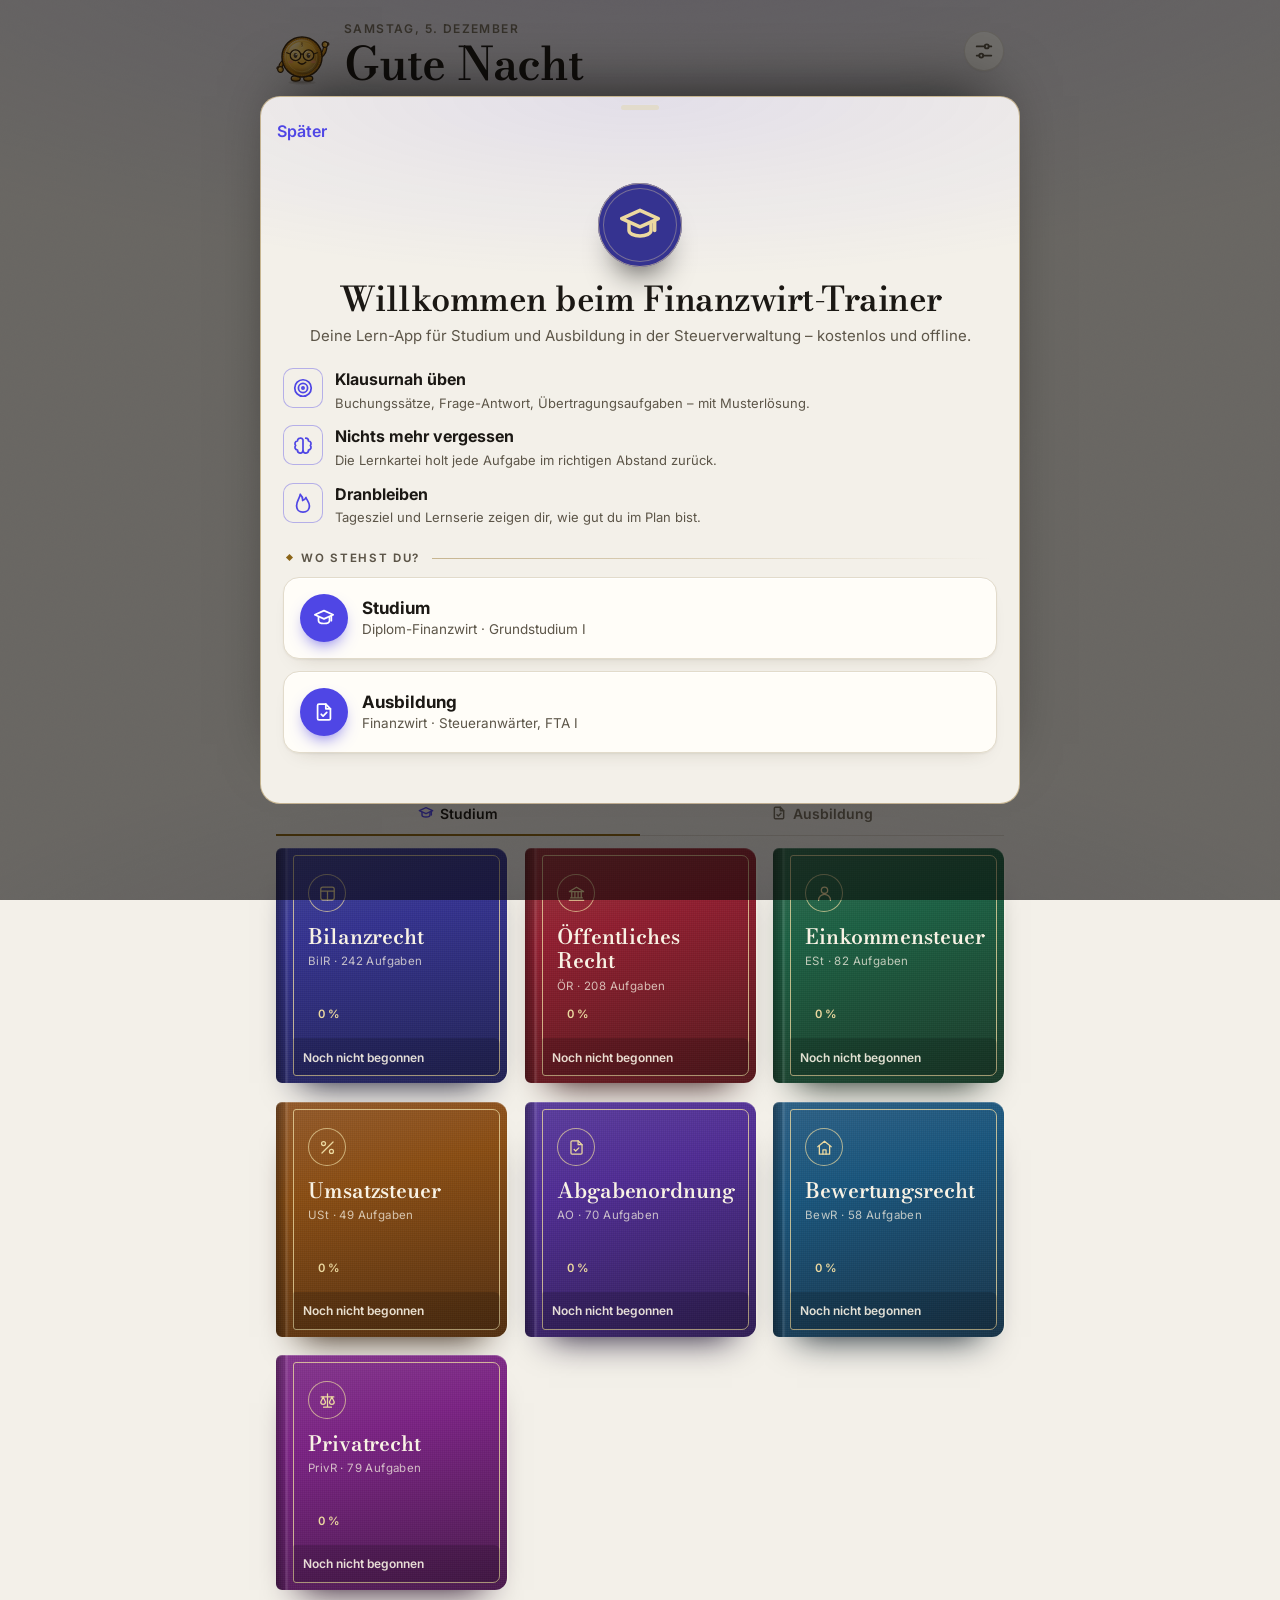
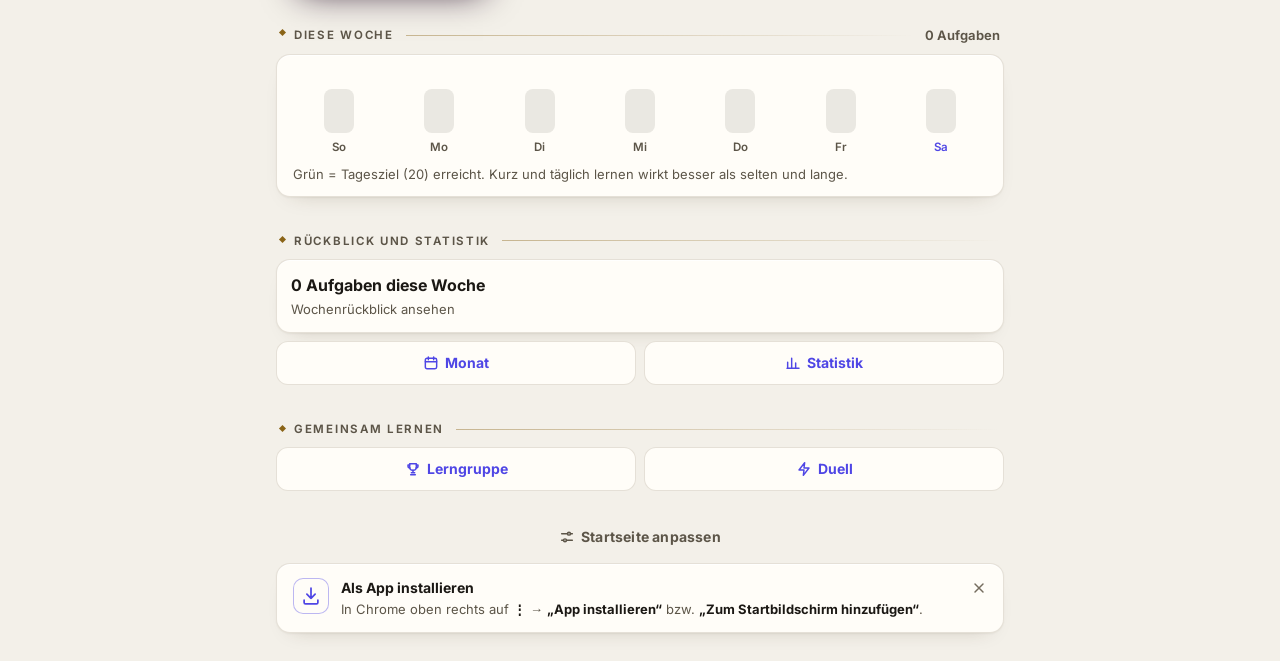
==== commit 8fccfe20: "Premium-Farbgebungen Feingold, Roségold, Opalnacht (je 250 Taler) mit 30-Sekunden-Vorschau Co-Author" ====
--- a/web/index.html
+++ b/web/index.html
@@ -16,6 +16,7 @@
   <link rel="apple-touch-icon" href="icons/apple-touch-icon.png">
   <link rel="stylesheet" href="css/style.css">
   <link rel="stylesheet" href="css/edition.css">
+  <link rel="stylesheet" href="css/premium.css">
 </head>
 <body>
   <div id="app"><p style="padding:40px;text-align:center;font-family:sans-serif">Finanzwirt-Trainer wird geladen …</p></div>
--- a/web/css/edition.css
+++ b/web/css/edition.css
@@ -1,6 +1,8 @@
 /* =====================================================================
    Edition – das Gesetzeswerk als Prachtausgabe (Design 3.0)
    Papier und Tinte statt Milchglas, Leinen in der Farbe des Moduls, Goldprägung für Linien und Zahlen,
+   Schriftdateien: Bodoni Moda fest auf die kleinste optische Größe (opsz 6) gesetzt – kräftige Haarlinien,
+   damit Ziffern auch auf kleinen Handys nicht „abreißen“; Gewichte deshalb 580/680 statt 500/600.
    Bodoni Moda für Titel und große Ziffern, Inter für alles, was gelesen und bedient wird.
    Diese Datei liegt über style.css: oben die Werte, darunter die Bausteine. Der Lernpfad (.pfad/.pf-*)
    behält seine eigene Welt und wird hier nicht angefasst.
@@ -70,7 +72,7 @@
 input, textarea { caret-color: var(--m); }
 
 /* ---------- Schrift ---------- */
-h1.titel { font-family: var(--serif); font-size: 36px; font-weight: 500; letter-spacing: -0.5px; line-height: 1.08; background: none; -webkit-background-clip: border-box; background-clip: border-box; color: var(--text); }
+h1.titel { font-family: var(--serif); font-size: 36px; font-weight: 580; letter-spacing: -0.5px; line-height: 1.08; background: none; -webkit-background-clip: border-box; background-clip: border-box; color: var(--text); }
 .gruss { font-size: 12px; font-weight: 600; letter-spacing: 1.4px; text-transform: uppercase; color: var(--text3); }
 .untertitel { color: var(--text2); }
 /* Gruppen-Titel: Kapitälchen mit goldener Raute und Haarlinie bis zum Rand */
@@ -134,10 +136,10 @@
   outline: 1px solid color-mix(in oklab, var(--blattgold) 82%, transparent); outline-offset: -7px; }
 .hero::before, .modul-banner::before, .hero::after, .modul-banner::after { display: none; }
 .hero { padding: 24px 22px 22px; margin-top: 16px; }
-.hero h2 { font-family: var(--serif); font-size: 25px; font-weight: 500; letter-spacing: -0.2px; line-height: 1.12; }
+.hero h2 { font-family: var(--serif); font-size: 25px; font-weight: 580; letter-spacing: -0.2px; line-height: 1.12; }
 .hero .zeile-klein { opacity: 0.82; font-size: 13.5px; margin-top: 4px; }
 .hero .ziel-ring { width: 80px; height: 80px; box-shadow: none; background: conic-gradient(var(--blattgold) calc(var(--p) * 1%), rgba(248, 242, 228, 0.2) 0); }
-.hero .ziel-ring > div { width: 74px; height: 74px; background: var(--leinen-tief); font-family: var(--serif); font-size: 26px; font-weight: 500; color: var(--blattgold); }
+.hero .ziel-ring > div { width: 74px; height: 74px; background: var(--leinen-tief); font-family: var(--serif); font-size: 26px; font-weight: 580; color: var(--blattgold); }
 .hero .ziel-ring small { font-family: "Inter", sans-serif; font-size: 9.5px; letter-spacing: 0.9px; text-transform: uppercase; color: var(--elfenbein); opacity: 0.75; margin-top: 2px; }
 .hero .wert-pille, .modul-banner .zahlen > div, .modul-banner .m-icon, .modul-banner .wechsel { background: rgba(0, 0, 0, 0.16); box-shadow: inset 0 0 0 1px rgba(236, 217, 160, 0.3); backdrop-filter: none; -webkit-backdrop-filter: none; }
 .hero .wert-pille { border-radius: 7px; padding: 5px 10px; font-weight: 600; font-size: 12.5px; }
@@ -146,13 +148,13 @@
 .hero .knopf:active:not(:disabled) { box-shadow: inset 0 0 0 1px rgba(120, 90, 30, 0.45); }
 .modul-banner { padding: 24px 22px 20px; margin-top: 12px; }
 .modul-banner .m-icon { width: 52px; height: 52px; border-radius: 50%; color: var(--blattgold); }
-.modul-banner h1 { font-family: var(--serif); font-size: 28px; font-weight: 500; letter-spacing: -0.3px; line-height: 1.1; }
+.modul-banner h1 { font-family: var(--serif); font-size: 28px; font-weight: 580; letter-spacing: -0.3px; line-height: 1.1; }
 .modul-banner .unter { opacity: 0.8; margin-top: 3px; letter-spacing: 0.1px; }
 .modul-banner .zahlen { margin-top: 20px; gap: 0; border-top: 1px solid rgba(236, 217, 160, 0.34); }
 .modul-banner .zahlen > div { background: none; box-shadow: none; border-radius: 0; padding: 12px 4px 0 14px; }
 .modul-banner .zahlen > div:first-child { padding-left: 2px; }
 .modul-banner .zahlen > div + div { border-left: 1px solid rgba(236, 217, 160, 0.24); }
-.modul-banner .zahlen b { font-family: var(--serif); font-size: 27px; font-weight: 500; line-height: 1.1; color: var(--blattgold); }
+.modul-banner .zahlen b { font-family: var(--serif); font-size: 27px; font-weight: 580; line-height: 1.1; color: var(--blattgold); }
 .modul-banner .zahlen span { font-size: 10.5px; letter-spacing: 1px; text-transform: uppercase; opacity: 0.78; }
 
 /* Modul-Kachel = Band im Regal: Leinenrücken links, geprägter Titel, Bauchbinde für „heute fällig“ */
@@ -167,7 +169,7 @@
 .modul-kachel:not(.bald) .m-oben:active { background: rgba(0, 0, 0, 0.12); }
 .modul-kachel:not(.bald) .m-icon { width: 38px; height: 38px; border-radius: 50%; background: none; color: var(--blattgold); box-shadow: inset 0 0 0 1px color-mix(in oklab, var(--blattgold) 70%, transparent); }
 .modul-kachel .m-icon .ic { width: 19px; height: 19px; stroke-width: 1.6; }
-.modul-kachel .m-titel { font-family: var(--serif); font-size: clamp(14.5px, 3.95vw, 17.5px); font-weight: 500; line-height: 1.16; letter-spacing: -0.1px; hyphens: auto; -webkit-hyphens: auto; overflow-wrap: break-word; }
+.modul-kachel .m-titel { font-family: var(--serif); font-size: clamp(14.5px, 3.95vw, 17.5px); font-weight: 580; line-height: 1.16; letter-spacing: -0.1px; hyphens: auto; -webkit-hyphens: auto; overflow-wrap: break-word; }
 .modul-kachel .m-oben > span:nth-child(2) { min-width: 0; }
 .modul-kachel:not(.bald) .m-unter { color: var(--elfenbein); opacity: 0.74; font-size: 11.5px; letter-spacing: 0.4px; margin-top: 5px; }
 .modul-kachel:not(.bald) .m-fuss { color: var(--blattgold); font-size: 11.5px; font-weight: 600; font-variant-numeric: tabular-nums; gap: 10px; }
@@ -177,7 +179,7 @@
 .modul-kachel:not(.bald) .m-unten.leer, .modul-kachel:not(.bald) .m-unten.erledigt { color: var(--elfenbein); background: rgba(0, 0, 0, 0.18); opacity: 0.9; }
 .modul-kachel:not(.bald) .m-unten.erledigt { color: var(--blattgold); }
 .modul-kachel .m-unten.faellig { background: linear-gradient(180deg, #fffaf0, var(--elfenbein)); color: #1b1814; box-shadow: 0 6px 12px -8px rgba(0, 0, 0, 0.8); }
-.modul-kachel .m-unten.faellig b { font-family: var(--serif); font-size: 18px; font-weight: 600; }
+.modul-kachel .m-unten.faellig b { font-family: var(--serif); font-size: 18px; font-weight: 680; }
 .modul-kachel.bald { border-radius: 6px 12px 12px 6px; border-style: dashed; border-color: var(--glas-rand); background: transparent; }
 .modul-kachel.bald .m-icon { border-radius: 50%; background: none; box-shadow: inset 0 0 0 1px var(--glas-rand); color: var(--text3); }
 .modul-kachel.bald .m-unten { border-top: 0; color: var(--text3); }
@@ -236,13 +238,13 @@
 .sheet-hg { background: rgba(8, 6, 4, 0.58); backdrop-filter: none; -webkit-backdrop-filter: none; }
 .toast { background: #1b1814; color: #f3eee3; border-radius: 10px; box-shadow: inset 0 0 0 1px rgba(236, 217, 160, 0.3), 0 20px 40px -20px #000; backdrop-filter: none; -webkit-backdrop-filter: none; }
 .ring { box-shadow: none; }
-.taler-blase { border-radius: 12px; font-family: var(--serif); font-style: italic; font-weight: 500; font-size: 16px; }
+.taler-blase { border-radius: 12px; font-family: var(--serif); font-style: italic; font-weight: 580; font-size: 16px; }
 .taler-blase::before { background: var(--glas); border-color: var(--glas-rand); }
 
 /* ---------- Kompaktwissen: gesetzte Buchseite ---------- */
-.km-kopf h2 { font-family: var(--serif); font-size: 30px; font-weight: 500; letter-spacing: -0.4px; line-height: 1.1; }
+.km-kopf h2 { font-family: var(--serif); font-size: 30px; font-weight: 580; letter-spacing: -0.4px; line-height: 1.1; }
 .km-icon { border-radius: 50%; background: transparent; box-shadow: inset 0 0 0 1px color-mix(in oklab, var(--m) 42%, transparent); }
-.km-satz { font-family: var(--serif); font-size: 22px; font-weight: 500; line-height: 1.36; letter-spacing: -0.1px; padding-left: 20px; }
+.km-satz { font-family: var(--serif); font-size: 22px; font-weight: 580; line-height: 1.36; letter-spacing: -0.1px; padding-left: 20px; }
 .km-satz::before { width: 2px; border-radius: 0; background: var(--gold-ton); box-shadow: none; }
 
 /* ---------- Einblenden: ein ruhiges Aufschlagen statt Federn ---------- */
@@ -255,7 +257,7 @@
 /* ---------- Kleine Knöpfe und Marken ---------- */
 .tk-lesen { background: transparent; color: var(--accent); font-weight: 650; border-radius: 8px; box-shadow: inset 0 0 0 1px color-mix(in oklab, var(--m) 46%, transparent); }
 .tk-lesen:active { transform: translateY(1px); background: var(--accent-weak); box-shadow: inset 0 0 0 1px var(--m); }
-.ks-fest b { font-family: var(--serif); font-weight: 500; font-size: 24px; border-radius: 50%; color: var(--blattgold); box-shadow: inset 0 0 0 1px rgba(236, 217, 160, 0.5); }
+.ks-fest b { font-family: var(--serif); font-weight: 580; font-size: 24px; border-radius: 50%; color: var(--blattgold); box-shadow: inset 0 0 0 1px rgba(236, 217, 160, 0.5); }
 .ks-note { font-family: var(--serif); box-shadow: inset 0 0 0 1px rgba(236, 217, 160, 0.5); }
 .km-vorher-icon, .hl-haupt, .rollen-kachel .m-icon { border-radius: 50%; }
 .ho-knopf { border-radius: 8px; font-weight: 650; }
@@ -263,15 +265,15 @@
 .start-anpassen { letter-spacing: 0.2px; }
 
 /* ---------- Titel in Sheets, Rückmeldung, Level ---------- */
-.sheet .vb-kopf .mitte { font-family: var(--serif); font-size: 20px; font-weight: 500; letter-spacing: -0.2px; }
-.vb-fuss .feedback b:first-child, .vb-fuss .feedback .fb-titel { font-family: var(--serif); font-weight: 600; font-size: 21px; letter-spacing: -0.2px; }
-.xp-quellen b { font-family: var(--serif); font-weight: 500; font-size: 22px; color: var(--gold-ton); }
+.sheet .vb-kopf .mitte { font-family: var(--serif); font-size: 20px; font-weight: 580; letter-spacing: -0.2px; }
+.vb-fuss .feedback b:first-child, .vb-fuss .feedback .fb-titel { font-family: var(--serif); font-weight: 680; font-size: 21px; letter-spacing: -0.2px; }
+.xp-quellen b { font-family: var(--serif); font-weight: 580; font-size: 22px; color: var(--gold-ton); }
 .xp-quellen li { border-radius: var(--r-klein); }
-.lv-zeile .lv-oben b { font-family: var(--serif); font-weight: 500; font-size: 18px; letter-spacing: -0.1px; }
+.lv-zeile .lv-oben b { font-family: var(--serif); font-weight: 580; font-size: 18px; letter-spacing: -0.1px; }
 .hero .lv-zeile { background: rgba(0, 0, 0, 0.16); box-shadow: inset 0 0 0 1px rgba(236, 217, 160, 0.3); border-radius: 10px; backdrop-filter: none; -webkit-backdrop-filter: none; }
 .lv-zeile .lv-balken { height: 3px; background: rgba(248, 242, 228, 0.22); }
 .lv-zeile .lv-balken > span { background: var(--blattgold); box-shadow: none; }
-.vb-fuss .feedback > span { font-family: var(--serif); font-weight: 600; font-size: 21px; letter-spacing: -0.2px; }
+.vb-fuss .feedback > span { font-family: var(--serif); font-weight: 680; font-size: 21px; letter-spacing: -0.2px; }
 .vb-fuss .feedback > span small, .vb-fuss .feedback > span > * { font-family: "Inter", sans-serif; letter-spacing: 0; }
 
 /* ---------- Der eine inszenierte Moment: Licht wandert einmal über die Goldprägung ---------- */
@@ -299,9 +301,147 @@
 }
 
 /* ---------- Serifen für Deckblätter, Kartenfragen, Kennzahlen, Begrüßung ---------- */
-.ks-deckblatt h2 { font-family: var(--serif); font-size: 28px; font-weight: 500; letter-spacing: -0.3px; line-height: 1.12; }
-.karte .frage-gross:not(.links) { font-family: var(--serif); font-size: 25px; font-weight: 500; line-height: 1.22; letter-spacing: -0.2px; }
-.stat-kachel .zahl { font-family: var(--serif); font-size: 30px; font-weight: 500; letter-spacing: -0.3px; color: var(--gold-ton); line-height: 1.1; }
+.ks-deckblatt h2 { font-family: var(--serif); font-size: 28px; font-weight: 580; letter-spacing: -0.3px; line-height: 1.12; }
+.karte .frage-gross:not(.links) { font-family: var(--serif); font-size: 25px; font-weight: 580; line-height: 1.22; letter-spacing: -0.2px; }
+.stat-kachel .zahl { font-family: var(--serif); font-size: 30px; font-weight: 580; letter-spacing: -0.3px; color: var(--gold-ton); line-height: 1.1; }
 .stat-kachel .lbl { font-size: 10.5px; letter-spacing: 1px; text-transform: uppercase; }
-.willkommen h2 { font-family: var(--serif); font-size: 34px; font-weight: 500; letter-spacing: -0.5px; line-height: 1.1; }
+.willkommen h2 { font-family: var(--serif); font-size: 34px; font-weight: 580; letter-spacing: -0.5px; line-height: 1.1; }
 .willkommen .logo { border-radius: 50%; background: var(--leinen); box-shadow: inset 0 0 0 1px rgba(236, 217, 160, 0.6), inset 0 0 0 5px var(--leinen), inset 0 0 0 6px rgba(236, 217, 160, 0.35), 0 24px 34px -22px #000; color: var(--blattgold); }
+
+/* =====================================================================
+   Das Menü als Buchseite: Schnellstart und „Heute“ sind eine Menükarte (Zeilen auf einem Blatt),
+   die Themen ein Inhaltsverzeichnis mit Kapitelziffern, Umschalter sind Registerreiter mit Goldlinie.
+   ===================================================================== */
+/* Menükarte */
+.kachel-grid { grid-template-columns: minmax(0, 1fr); gap: 0; overflow: hidden; background: var(--glas); border: 1px solid var(--glas-rand); border-radius: var(--r-karte); box-shadow: var(--schatten); }
+.kachel-grid .kachel { position: relative; flex-direction: row; align-items: center; gap: 16px; width: 100%; min-height: 70px; padding: 15px 18px; background: none; border: 0; border-radius: 0; box-shadow: none; transition: background 0.2s; }
+.kachel-grid button.kachel { padding-right: 46px; }
+.kachel-grid > * + .kachel, .kachel-grid > * + .kachel-huelle > .kachel { border-top: 1px solid var(--glas-linie); }
+.kachel-grid button.kachel::after { content: ""; position: absolute; right: 20px; top: 50%; width: 7px; height: 7px; margin-top: -4px; border-top: 1.5px solid var(--gold-ton); border-right: 1.5px solid var(--gold-ton); transform: rotate(45deg); transition: transform 0.25s cubic-bezier(0.16, 1, 0.3, 1); }
+.kachel-grid .kachel:active { transform: none; background: var(--gold-hauch); }
+@media (hover: hover) { .kachel-grid .kachel:hover { transform: none; box-shadow: none; background: var(--gold-hauch); } .kachel-grid button.kachel:hover::after { transform: translateX(3px) rotate(45deg); } }
+.kachel-grid .kachel .k-icon { width: 26px; height: 26px; border-radius: 0; background: none !important; box-shadow: none; }
+.kachel-grid .kachel .k-icon .ic { width: 24px; height: 24px; stroke-width: 1.5; }
+.kachel-grid .kachel .k-text, .kachel-grid .kachel .grow { flex: 1; min-width: 0; gap: 2px; }
+.kachel-grid .kachel b { font-family: var(--serif); font-size: 18.5px; font-weight: 580; letter-spacing: -0.1px; line-height: 1.18; }
+.kachel-grid .kachel .sub { font-size: 13px; line-height: 1.35; }
+.kachel-grid .kachel.betont { background: var(--gold-hauch); box-shadow: none; }
+.kachel-grid .kachel-huelle > .kachel { padding-right: 92px; }
+.kachel-zusatz { top: 50%; right: 42px; margin-top: -18px; border-radius: 50%; background: none; box-shadow: inset 0 0 0 1px var(--glas-rand); }
+
+/* Inhaltsverzeichnis */
+.themen-karten { grid-template-columns: minmax(0, 1fr); gap: 0; padding: 2px 18px; background: var(--glas); border: 1px solid var(--glas-rand); border-radius: var(--r-karte); box-shadow: var(--schatten); }
+.themen-karte { align-items: flex-start; gap: 4px 14px; padding: 20px 0 18px; background: none; border: 0; border-radius: 0; box-shadow: none; overflow: visible; }
+.themen-karte + .themen-karte { border-top: 1px solid var(--glas-linie); }
+.themen-karte::before { display: none; }
+.themen-karte:active { transform: none; }
+@media (hover: hover) { .themen-karte:hover { transform: none; box-shadow: none; } .themen-karte:hover .tk-haupt b { color: var(--accent); } }
+.tk-icon { width: 34px; height: auto; border-radius: 0; background: none; box-shadow: none; font-size: 0; place-items: start; }
+.tk-icon i { position: static; min-width: 0; height: auto; padding: 0; display: block; background: none; box-shadow: none; border-radius: 0; font-family: var(--serif); font-size: 30px; font-weight: 580; line-height: 0.95; letter-spacing: -0.5px; color: var(--gold-ton); font-variant-numeric: lining-nums; }
+.tk-text { gap: 4px; }
+.tk-text b { font-family: var(--serif); font-size: 19.5px; font-weight: 580; letter-spacing: -0.15px; line-height: 1.16; transition: color 0.2s; }
+.tk-text .sub { font-size: 13px; }
+.tk-fuss { margin-top: 9px; gap: 12px; }
+.tk-balken { height: 2px; }
+.tk-n { font-size: 10.5px; font-weight: 600; letter-spacing: 0.9px; text-transform: uppercase; color: var(--text3); }
+.tk-status { min-width: 0; padding: 0; box-shadow: none; background: none; font-family: var(--serif); font-size: 19px; font-weight: 580; text-align: right; }
+.tk-status.neu { background: none; color: var(--gold-ton); font-family: "Inter", sans-serif; font-size: 10px; font-weight: 700; letter-spacing: 1.6px; }
+.tk-lesen { min-height: 34px; padding: 6px 0 6px 8px; border-radius: 0; box-shadow: none; background: none; font-size: 13px; font-weight: 600; text-decoration: underline; text-decoration-color: color-mix(in oklab, var(--m) 45%, transparent); text-underline-offset: 4px; text-decoration-thickness: 1px; }
+.tk-lesen .ic { display: none; }
+.tk-lesen:active { background: none; box-shadow: none; transform: none; color: var(--text); }
+.filter-suche input { background: transparent; box-shadow: none; border: 0; border-bottom: 1px solid var(--glas-rand); border-radius: 0; padding-left: 30px; }
+.filter-suche::before { left: 4px; }
+.filter-suche input:focus { box-shadow: none; border-bottom-color: var(--m); }
+.filter-suche { margin-bottom: 16px; }
+
+/* Registerreiter statt Schaltkästen */
+.modus-karte { background: none; border: 0; box-shadow: none; padding: 0; border-radius: 0; }
+.modus-karte .gruppe-fuss { margin: 12px 2px 0; }
+.segment { background: none; padding: 0; gap: 0; border-radius: 0; box-shadow: inset 0 -1px 0 var(--glas-rand); }
+.segment button { border-radius: 0; padding: 12px 6px 13px; font-weight: 600; color: var(--text3); box-shadow: none; transition: color 0.2s, box-shadow 0.25s; }
+.segment button.aktiv { background: none; color: var(--text); box-shadow: inset 0 -2px 0 var(--gold-ton); }
+
+/* Kompaktwissen-Zeile */
+.kk-text b { font-family: var(--serif); font-size: 21px; font-weight: 580; letter-spacing: -0.2px; }
+.kk-pfeil { color: var(--gold-ton); }
+.kk-weiter { background: none; font-family: var(--serif); font-style: italic; font-weight: 580; font-size: 15.5px; padding: 12px 18px 14px; }
+.kk-haupt { padding: 18px; }
+
+/* =====================================================================
+   Themen: jedes Kapitel ein eigenes Blatt, rechts der „Überblick“ als kleines Schriftstück
+   ===================================================================== */
+.themen-karten { gap: 14px; padding: 0; background: none; border: 0; border-radius: 0; box-shadow: none; }
+.themen-karte, .themen-karte + .themen-karte { align-items: stretch; padding: 20px 16px 18px 18px; background: var(--glas); border: 1px solid var(--glas-rand); border-radius: var(--r-karte); box-shadow: var(--schatten); }
+.themen-karte .tk-icon { align-self: flex-start; }
+.themen-karte .tk-text { align-self: flex-start; }
+.tk-rechts { align-self: stretch; align-items: stretch; width: 82px; gap: 10px; }
+.tk-status { text-align: center; line-height: 1.1; }
+.tk-status.neu { padding-top: 4px; }
+.tk-lesen { flex: 1; min-height: 78px; padding: 0 6px 9px; flex-direction: column; justify-content: flex-end; align-items: center; gap: 0; overflow: hidden; text-decoration: none; text-align: center;
+  font-size: 10px; font-weight: 700; letter-spacing: 1.3px; text-transform: uppercase; color: var(--text2); border-radius: 3px 12px 3px 3px;
+  background: linear-gradient(225deg, var(--gold-linie) 0 9px, transparent 9.5px), var(--glas-stark); box-shadow: inset 0 0 0 1px var(--gold-linie), 0 8px 14px -10px rgba(0, 0, 0, 0.6); transition: transform 0.25s cubic-bezier(0.16, 1, 0.3, 1), box-shadow 0.25s, color 0.2s; }
+.tk-lesen::before { content: ""; position: absolute; left: 11px; right: 11px; top: 13px; bottom: 30px; pointer-events: none;
+  background: linear-gradient(var(--m), var(--m)) 0 0 / 58% 2px no-repeat, repeating-linear-gradient(to bottom, transparent 0 7px, color-mix(in oklab, var(--text) 26%, transparent) 7px 8px); }
+.tk-lesen:active { transform: translateY(1px); color: var(--text); background: linear-gradient(225deg, var(--gold-linie) 0 9px, transparent 9.5px), var(--glas-stark); box-shadow: inset 0 0 0 1px var(--gold-ton); }
+@media (hover: hover) { .tk-lesen:hover { transform: translateY(-2px) rotate(-1deg); color: var(--text); box-shadow: inset 0 0 0 1px var(--gold-ton), 0 14px 18px -12px rgba(0, 0, 0, 0.7); } }
+@media (max-width: 400px) { .themen-karte { gap: 4px 12px; } .tk-rechts { width: 76px; } }
+
+/* =====================================================================
+   Listen in Klausur, Normen und Einstellungen: gesetzte Zeilen statt Kästchen
+   ===================================================================== */
+.liste .zeile { padding: 15px 18px; gap: 14px; }
+.liste .zeile + .zeile::before { left: 18px; right: 18px; }
+.liste .zeile .grow > b:first-child, .liste .zeile .grow > div:first-child:not(.sub) { font-family: var(--serif); font-size: 18px; font-weight: 580 !important; letter-spacing: -0.1px; line-height: 1.2; }
+.liste .zeile .sub { margin-top: 2px; }
+.liste .zeile .symbol { background: none; box-shadow: none; border-radius: 0; width: 34px; height: 34px; font-family: var(--serif); font-size: 21px; font-weight: 580; color: var(--gold-ton); justify-items: start; }
+.liste .zeile .symbol .ic { color: var(--accent); width: 24px; height: 24px; stroke-width: 1.5; }
+.liste .zeile .chev { color: var(--gold-ton); }
+.stepper { border-radius: 8px; background: none; box-shadow: inset 0 0 0 1px var(--glas-rand); }
+.stepper b { font-family: var(--serif); font-size: 19px; font-weight: 580; }
+/* Punkte-Hebel, Probeklausuren, „Vor der Klausur“ */
+.hebel { gap: 0; background: var(--glas); border: 1px solid var(--glas-rand); border-radius: var(--r-karte); box-shadow: var(--schatten); overflow: hidden; }
+.hebel-zeile { padding: 15px 18px; gap: 14px; border: 0; border-radius: 0; background: none; box-shadow: none; }
+.hebel-zeile + .hebel-zeile { border-top: 1px solid var(--glas-linie); }
+.hebel-zeile b { font-family: var(--serif); font-size: 18px; font-weight: 580; letter-spacing: -0.1px; }
+.hebel-nr { width: 26px; height: auto; border-radius: 0; background: none; place-items: start; font-family: var(--serif); font-size: 26px; font-weight: 580; line-height: 1; color: var(--gold-ton); }
+.hebel-balken { height: 2px; border-radius: 0; }
+.ks-start { padding: 22px 20px 18px; border-radius: var(--r-gross); border-color: var(--gold-linie); background: var(--glas); }
+.ks-start-kopf { gap: 8px; }
+.ks-start-kopf b { font-family: var(--serif); font-size: 26px; font-weight: 580; letter-spacing: -0.3px; line-height: 1.1; }
+.ks-feste-titel { font-size: 10.5px; font-weight: 650; letter-spacing: 1.6px; margin-top: 20px; padding-bottom: 8px; border-bottom: 1px solid var(--gold-linie); }
+.ks-feste { gap: 0; }
+.ks-fest { padding: 16px 0; border: 0; border-radius: 0; background: none; box-shadow: none; column-gap: 16px; }
+.ks-fest + .ks-fest { border-top: 1px solid var(--glas-linie); }
+.ks-fest span { font-family: var(--serif); font-size: 17.5px; font-weight: 580; letter-spacing: -0.1px; line-height: 1.22; }
+.ks-fest i { font-style: normal; font-size: 11px; letter-spacing: 0.8px; text-transform: uppercase; color: var(--text3); margin-top: 4px; }
+.km-vorher { padding: 18px; border-radius: var(--r-karte); gap: 16px; }
+.km-vorher b { font-family: var(--serif); font-size: 20px; font-weight: 580; letter-spacing: -0.2px; }
+.km-vorher > .ic { color: var(--gold-ton); }
+.leer-zustand b { font-family: var(--serif); font-size: 20px; font-weight: 580; }
+.liste .zeile .symbol { font-size: 21px !important; }
+.gruppe-titel::before { top: 0.62em; }
+
+/* ---------- Begriffe und ihre Normen (Überblick): Lexikon-Einträge mit Stichwort am Rand ---------- */
+.km-glossar { margin: 0; display: grid; gap: 0; border-top: 1px solid var(--gold-linie); }
+.km-glossar > div { padding: 14px 0 13px; border-bottom: 1px solid var(--glas-linie); }
+.km-glossar dt { font-family: var(--serif); font-size: 18.5px; font-weight: 580; letter-spacing: -0.1px; line-height: 1.2; margin-bottom: 4px; }
+.km-glossar dd { margin: 0; font-size: 15px; line-height: 1.5; color: var(--text2); text-wrap: pretty; }
+.km-glossar dd mark.km { color: var(--text); }
+@media (min-width: 700px) { .km-glossar > div { display: grid; grid-template-columns: 190px minmax(0, 1fr); gap: 18px; align-items: baseline; } .km-glossar dt { margin: 0; } }
+
+/* Normenliste: Nummer in der Randspalte bricht nie um („§ 101“, „§ 1311“, „Art. 103“) – feste, breite Spalte, schmal auf kleinen Handys */
+#normListe .zeile .symbol { flex: none; width: 4.1em !important; min-width: 0; white-space: nowrap; font-size: 17px !important; letter-spacing: -0.2px; justify-items: start; overflow: visible; }
+@media (max-width: 360px) { #normListe .zeile .symbol { font-size: 15.5px !important; } }
+
+/* Garderobe: große, gut sichtbare Karte direkt unter dem Tagesziel */
+.garderobe-karte { width: 100%; display: flex; align-items: center; gap: 14px; margin-top: 12px; padding: 12px 16px 12px 12px; text-align: left; cursor: pointer; font: inherit; color: var(--text);
+  background: var(--card); border: 0; border-radius: var(--r-karte, 14px); box-shadow: inset 0 0 0 1.5px var(--gold-linie, rgba(160, 120, 40, 0.55)), 0 1px 0 rgba(0, 0, 0, 0.04); min-height: 76px; }
+.garderobe-karte:active { transform: scale(0.99); }
+.garderobe-karte:focus-visible { outline: 2.5px solid var(--m); outline-offset: 2px; }
+.garderobe-karte .gk-taler { flex: none; width: 56px; height: 56px; display: grid; place-items: center; }
+.garderobe-karte .gk-text { flex: 1; min-width: 0; display: flex; flex-direction: column; gap: 2px; }
+.garderobe-karte .gk-text b { font-family: var(--serif); font-size: 21px; font-weight: 680; letter-spacing: -0.2px; line-height: 1.1; }
+.garderobe-karte .gk-text span { font-size: 12.5px; color: var(--text2); line-height: 1.3; }
+.garderobe-karte .gk-betrag { flex: none; display: flex; flex-direction: column; align-items: flex-end; font-family: var(--serif); font-size: 22px; font-weight: 680; color: var(--gold-ton); line-height: 1; }
+.garderobe-karte .gk-betrag small { font: 600 10px "Inter", sans-serif; letter-spacing: 1px; text-transform: uppercase; color: var(--text2); margin-top: 3px; }
+.garderobe-karte > .ic { flex: none; color: var(--gold-ton); }
--- a/web/css/premium.css
+++ b/web/css/premium.css
@@ -0,0 +1,101 @@
+/* Premium-Farbgebungen (250 Taler): Feingold, Roségold, Opalnacht – laden nach edition.css.
+   Jede hat eine feste Helligkeit (JS setzt data-theme), eigene Flächen und eine Metallic-/Opal-Fläche für Tagesziel und Modulbänder.
+   Bewegung (Opal-Wandern, Neigungsglanz) nur bei data-bewegung="an" und data-leistung="voll". */
+
+/* ---------- Auswahl in der Garderobe ---------- */
+.fw-premium { display: grid; gap: 10px; }
+.fwp-karte { display: flex; gap: 14px; align-items: stretch; padding: 12px; border-radius: var(--r-karte, 14px); background: var(--glas); border: 1px solid var(--glas-rand); box-shadow: var(--schatten); }
+.fwp-karte.aktiv { border-color: var(--gold-ton); box-shadow: 0 0 0 2px var(--gold-hauch), var(--schatten); }
+.fwp-muster { flex: none; width: 62px; min-height: 92px; border-radius: 10px; box-shadow: inset 0 0 0 1px rgba(0, 0, 0, 0.18), 0 6px 14px -8px rgba(0, 0, 0, 0.5); }
+.fwp-feingold { background: linear-gradient(180deg, #f3df9a 0%, #c9a24a 38%, #8f6d22 52%, #d8d9dc 53%, #a9adb4 100%), repeating-linear-gradient(90deg, rgba(255,255,255,.14) 0 1px, transparent 1px 3px); background-blend-mode: normal, soft-light; }
+.fwp-rosegold { background: linear-gradient(180deg, #f1c9c2 0%, #cf9088 46%, #f7ebe6 47%, #f7ebe6 100%); }
+.fwp-opalnacht { background: radial-gradient(90% 60% at 20% 15%, rgba(140, 255, 220, .45), transparent 60%), radial-gradient(80% 60% at 85% 85%, rgba(190, 140, 255, .55), transparent 60%), #0b1230; box-shadow: inset 0 0 0 1.5px rgba(160, 175, 255, 0.7), 0 6px 14px -8px rgba(0, 0, 0, .6); }
+.fwp-text { display: grid; gap: 5px; align-content: start; min-width: 0; flex: 1; }
+.fwp-text b { font-family: var(--serif); font-size: 19px; font-weight: 680; letter-spacing: -0.1px; }
+.fwp-text > span { font-size: 12.5px; color: var(--text2); line-height: 1.35; }
+.fwp-text .knopf { justify-self: start; margin-top: 4px; }
+.knopf.klein { padding: 9px 14px; font-size: 14px; border-radius: 999px; }
+.fwp-aktiv { display: inline-flex; align-items: center; gap: 5px; margin-top: 4px; font-weight: 700; font-size: 13.5px; color: var(--gold-ton); }
+
+/* ---------- Feingold: Schwarz mit gebürstetem Gold und Silber ---------- */
+:root[data-farbwelt="feingold"] {
+  --bg: #0e0c09; --card: #19160f; --card2: rgba(240, 214, 140, 0.07); --text: #f6eed9; --text2: #c4b794; --text3: #a3977c; --line: rgba(240, 214, 140, 0.15);
+  --glas: #19160f; --glas-stark: #211d13; --glas-rand: rgba(240, 214, 140, 0.18); --glas-linie: rgba(240, 214, 140, 0.09);
+  --schatten: 0 1px 0 rgba(255, 240, 200, 0.06) inset, 0 16px 30px -20px rgba(0, 0, 0, 0.9);
+  --gold-ton: #e4c46f; --gold-linie: rgba(228, 196, 111, 0.45); --gold-hauch: rgba(228, 196, 111, 0.12);
+  --folie: linear-gradient(105deg, #a8853f 0%, #f4e2a2 26%, #c9a24a 50%, #fbefc0 74%, #9c7a35 100%);
+  --leinen: #caa24a; --leinen-tief: #8f6d22;
+  --metall: linear-gradient(112deg, #8b6a22 0%, #d9b45a 16%, #f6e6a6 30%, #c49a3c 46%, #f1dc92 62%, #b08a30 80%, #e3c46d 100%);
+  --fw-text-auf-metall: #1d1507;
+}
+:root[data-farbwelt="feingold"] :is(.hero, .modul-banner) {
+  --blattgold: #3a2a08; --elfenbein: #1d1507; color: #1d1507;
+  background: repeating-linear-gradient(90deg, rgba(255, 255, 255, 0.1) 0 1px, rgba(0, 0, 0, 0.05) 1px 3px), radial-gradient(60% 120% at var(--glanz-x, 30%) -10%, rgba(255, 255, 255, 0.55), transparent 60%), var(--metall);
+  outline-color: rgba(60, 40, 8, 0.55); box-shadow: inset 0 1px 0 rgba(255, 255, 255, 0.6), 0 24px 40px -26px rgba(0, 0, 0, 0.9);
+}
+:root[data-farbwelt="feingold"] .hero .ziel-ring { background: conic-gradient(#2a1d05 calc(var(--p) * 1%), rgba(40, 28, 6, 0.28) 0); }
+:root[data-farbwelt="feingold"] .hero .ziel-ring > div { background: #f1dc92; color: #2a1d05; }
+:root[data-farbwelt="feingold"] .hero .ziel-ring small { color: #2a1d05; }
+:root[data-farbwelt="feingold"] .hero :is(.wert-pille, .lv-zeile), :root[data-farbwelt="feingold"] .modul-banner :is(.zahlen > div, .m-icon, .wechsel) { background: rgba(40, 28, 6, 0.14); box-shadow: inset 0 0 0 1px rgba(40, 28, 6, 0.35); color: #1d1507; }
+:root[data-farbwelt="feingold"] .hero .knopf { background: linear-gradient(180deg, #2b2008, #15100a); color: #f2dd96; box-shadow: inset 0 1px 0 rgba(255, 230, 150, 0.3), 0 12px 22px -12px rgba(0, 0, 0, 0.8); }
+:root[data-farbwelt="feingold"] .hero .lv-balken > span, :root[data-farbwelt="feingold"] .hero .lv-zeile .lv-balken span { background: #2a1d05; }
+:root[data-farbwelt="feingold"] .hero .lv-unten, :root[data-farbwelt="feingold"] .hero .lv-oben span { color: #3a2a08; }
+:root[data-farbwelt="feingold"] .knopf.gold { background: linear-gradient(180deg, #f4e2a2, #c9a24a); color: #1d1507; }
+
+/* ---------- Roségold: helles Rosé-Metallic, Perlen, Kupfer ---------- */
+:root[data-farbwelt="rosegold"] {
+  --bg: #f8ede9; --card: #fffaf8; --card2: #f6e4df; --text: #3b2024; --text2: #8a6068; --text3: #92676f; --line: #ecd3cd;
+  --glas: #fffaf8; --glas-stark: #fffdfc; --glas-rand: rgba(255, 255, 255, 0.95); --glas-linie: rgba(150, 70, 80, 0.09);
+  --schatten: 0 1px 1px rgba(110, 40, 50, 0.04), 0 10px 26px -10px rgba(183, 110, 121, 0.35);
+  --gold-ton: #a8565f; --gold-linie: rgba(168, 86, 95, 0.4); --gold-hauch: rgba(168, 86, 95, 0.1);
+  --folie: linear-gradient(105deg, #b9707a 0%, #f2cfc8 30%, #c98a8c 55%, #f6dcd5 78%, #b06670 100%);
+  --leinen: #c98d8a; --leinen-tief: #a96a6d;
+  --metall: linear-gradient(112deg, #b8737c 0%, #e9b6ae 18%, #f9e3dc 34%, #d39a96 52%, #f0c6bf 70%, #c07f84 100%);
+}
+:root[data-farbwelt="rosegold"] :is(.hero, .modul-banner) {
+  --blattgold: #4a2328; --elfenbein: #3b1a1f; color: #3b1a1f;
+  background: repeating-linear-gradient(90deg, rgba(255, 255, 255, 0.12) 0 1px, transparent 1px 3px), radial-gradient(70% 120% at 25% -10%, rgba(255, 255, 255, 0.6), transparent 60%), var(--metall);
+  outline-color: rgba(90, 40, 48, 0.4); box-shadow: inset 0 1px 0 rgba(255, 255, 255, 0.7), 0 22px 36px -24px rgba(150, 70, 80, 0.7);
+}
+:root[data-farbwelt="rosegold"] .hero .ziel-ring { background: conic-gradient(#4a2328 calc(var(--p) * 1%), rgba(74, 35, 40, 0.2) 0); }
+:root[data-farbwelt="rosegold"] .hero .ziel-ring > div { background: #fbeae5; color: #4a2328; }
+:root[data-farbwelt="rosegold"] .hero .ziel-ring small { color: #4a2328; }
+:root[data-farbwelt="rosegold"] .hero :is(.wert-pille, .lv-zeile), :root[data-farbwelt="rosegold"] .modul-banner :is(.zahlen > div, .m-icon, .wechsel) { background: rgba(255, 255, 255, 0.3); box-shadow: inset 0 0 0 1px rgba(90, 40, 48, 0.28); color: #3b1a1f; }
+:root[data-farbwelt="rosegold"] .hero .knopf { background: linear-gradient(180deg, #5a2a31, #3b1a1f); color: #fbe3dc; box-shadow: inset 0 1px 0 rgba(255, 220, 210, 0.3), 0 12px 22px -12px rgba(60, 20, 28, 0.6); }
+:root[data-farbwelt="rosegold"] .hero .lv-balken span { background: #4a2328; }
+:root[data-farbwelt="rosegold"] .hero .lv-unten, :root[data-farbwelt="rosegold"] .hero .lv-oben span { color: #5a2d33; }
+:root[data-farbwelt="rosegold"] .knopf.gold { background: linear-gradient(180deg, #f2cfc8, #c98a8c); color: #3b1a1f; }
+
+/* ---------- Opalnacht: Nachtblau mit wanderndem Opalschimmer ---------- */
+:root[data-farbwelt="opalnacht"] {
+  --bg: #090e1f; --card: #111832; --card2: rgba(160, 175, 255, 0.08); --text: #e9edff; --text2: #a6b0dc; --text3: #8d98c6; --line: rgba(160, 175, 255, 0.16);
+  --glas: #111832; --glas-stark: #172042; --glas-rand: rgba(160, 175, 255, 0.22); --glas-linie: rgba(160, 175, 255, 0.1);
+  --schatten: 0 1px 0 rgba(200, 210, 255, 0.07) inset, 0 16px 30px -18px rgba(0, 0, 0, 0.9);
+  --gold-ton: #a9b6ff; --gold-linie: rgba(169, 182, 255, 0.45); --gold-hauch: rgba(169, 182, 255, 0.12);
+  --folie: linear-gradient(105deg, #7ee3c8 0%, #a9b6ff 40%, #e5a8f2 75%, #8fe9d4 100%);
+  --leinen: #141c3d; --leinen-tief: #0b1129;
+  --opal: linear-gradient(120deg, #86f0cf, #9cb0ff 35%, #d9a6ff 62%, #ffb6d8 82%, #86f0cf);
+}
+:root[data-farbwelt="opalnacht"] :is(.hero, .modul-banner) {
+  --blattgold: #bfc9ff; --elfenbein: #eef1ff; color: #eef1ff;
+  background: radial-gradient(70% 90% at 12% 0%, rgba(126, 227, 200, 0.28), transparent 60%), radial-gradient(70% 90% at 95% 100%, rgba(200, 140, 255, 0.3), transparent 60%), linear-gradient(160deg, #18214a, #0b1129);
+  outline: 0; box-shadow: inset 0 0 0 1.5px rgba(160, 175, 255, 0.65), 0 0 28px -8px rgba(140, 150, 255, 0.55);
+}
+:root[data-farbwelt="opalnacht"] .hero .ziel-ring { background: conic-gradient(#86f0cf calc(var(--p) * 1%), rgba(160, 175, 255, 0.22) 0); }
+:root[data-farbwelt="opalnacht"] .hero .ziel-ring > div { background: #0d1431; color: #cfd7ff; }
+:root[data-farbwelt="opalnacht"] .hero .knopf { background: var(--opal); color: #0b1129; box-shadow: inset 0 1px 0 rgba(255, 255, 255, 0.5), 0 12px 24px -12px rgba(140, 150, 255, 0.7); }
+:root[data-farbwelt="opalnacht"] .hero .lv-balken span { background: var(--opal); }
+:root[data-farbwelt="opalnacht"] .knopf.gold { background: var(--opal); color: #0b1129; }
+:root[data-farbwelt="opalnacht"][data-bewegung="an"][data-leistung="voll"] :is(.hero, .modul-banner) { background-size: 100% 100%, 100% 100%, 100% 100%; animation: opalWandern 26s ease-in-out infinite alternate; }
+@keyframes opalWandern { to { background-position: 40% 20%, 60% 80%, 0 0; filter: hue-rotate(28deg); } }
+:root[data-farbwelt="opalnacht"][data-bewegung="an"][data-leistung="voll"] .garderobe-karte .gk-betrag { background: var(--opal); background-size: 200% 100%; -webkit-background-clip: text; background-clip: text; color: transparent; animation: opalText 9s linear infinite; }
+@keyframes opalText { to { background-position: 200% 0; } }
+
+/* Garderoben-Karte in den Premium-Welten */
+:root[data-farbwelt="feingold"] .garderobe-karte, :root[data-farbwelt="rosegold"] .garderobe-karte { box-shadow: inset 0 0 0 1.5px var(--gold-linie); }
+:root[data-farbwelt="opalnacht"] .garderobe-karte { box-shadow: inset 0 0 0 1.5px rgba(160, 175, 255, 0.5), 0 0 22px -10px rgba(140, 150, 255, 0.6); }
+
+/* Fortschrittsbalken im Tagesziel auf den hellen Metallflächen sichtbar halten */
+:root[data-farbwelt="feingold"] .hero .lv-balken { background: rgba(40, 28, 6, 0.28); }
+:root[data-farbwelt="rosegold"] .hero .lv-balken { background: rgba(74, 35, 40, 0.22); }
+.hvl-text small { white-space: nowrap; }
